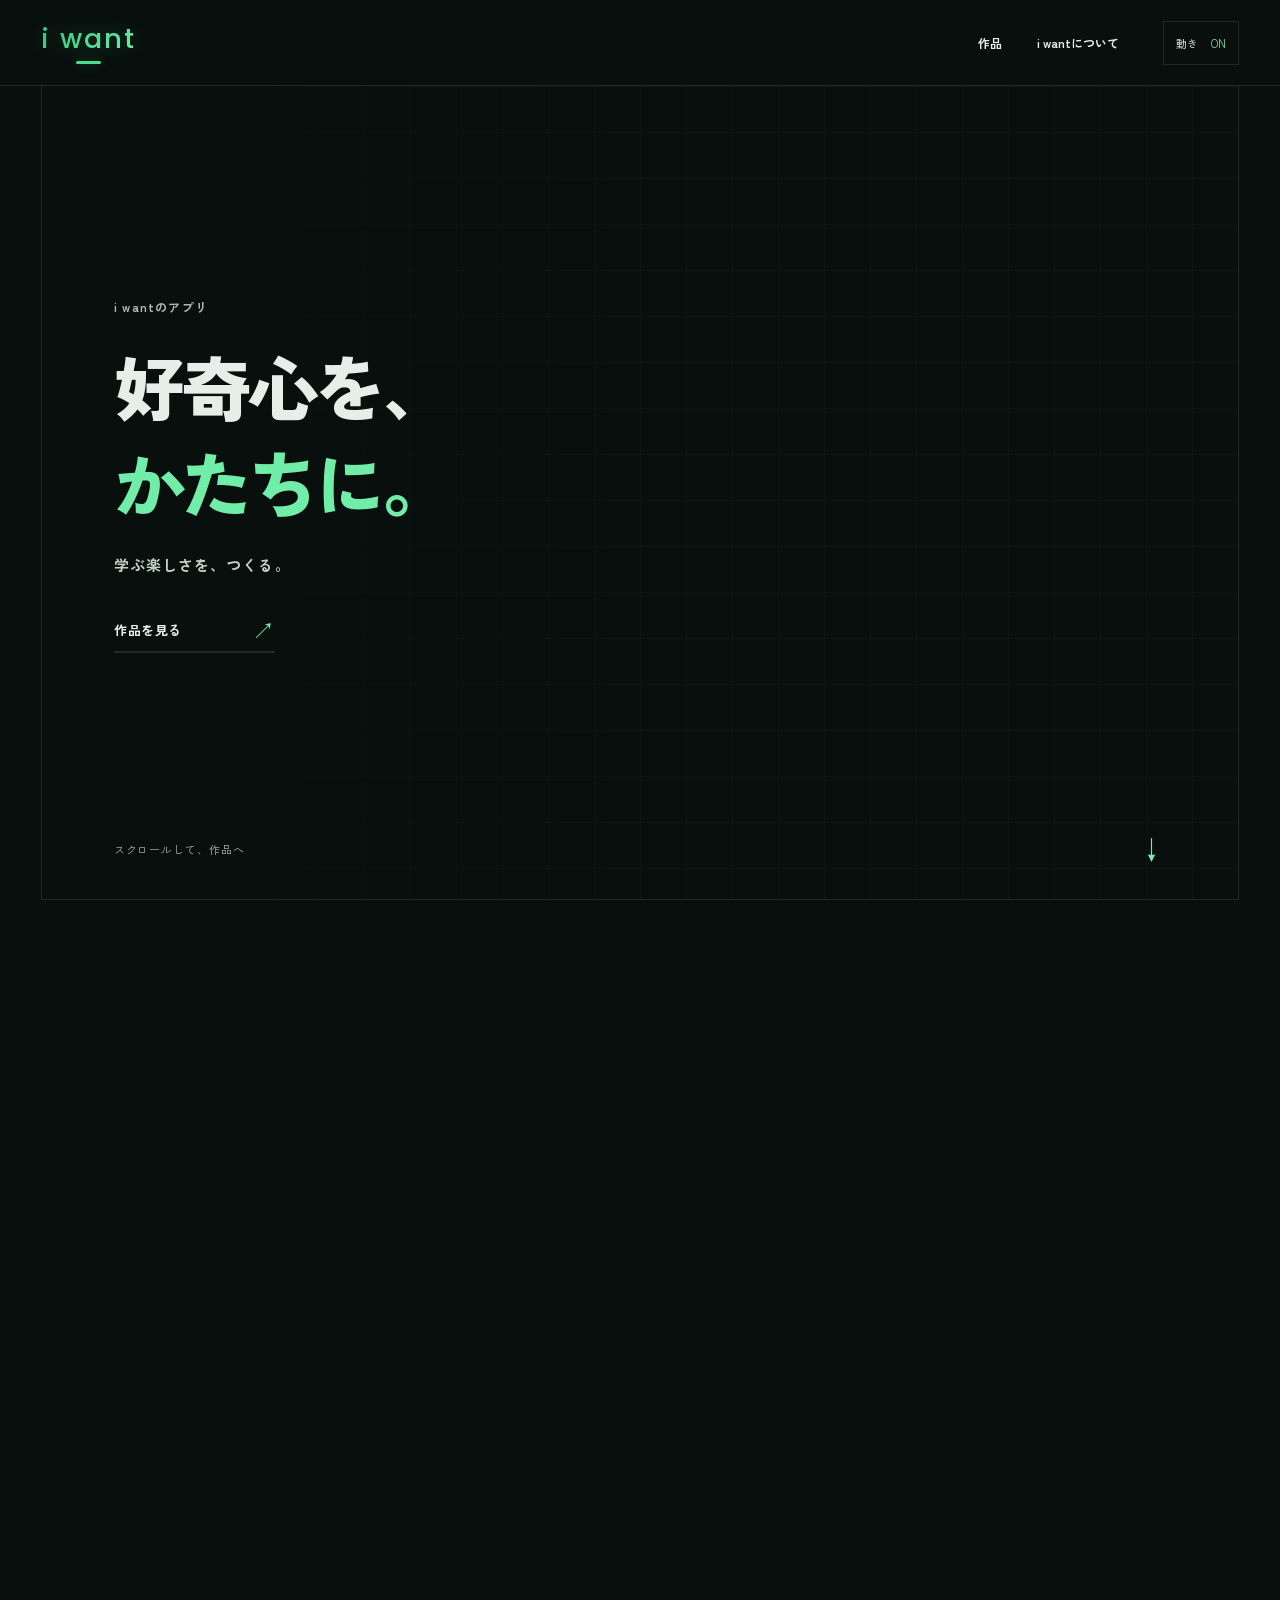
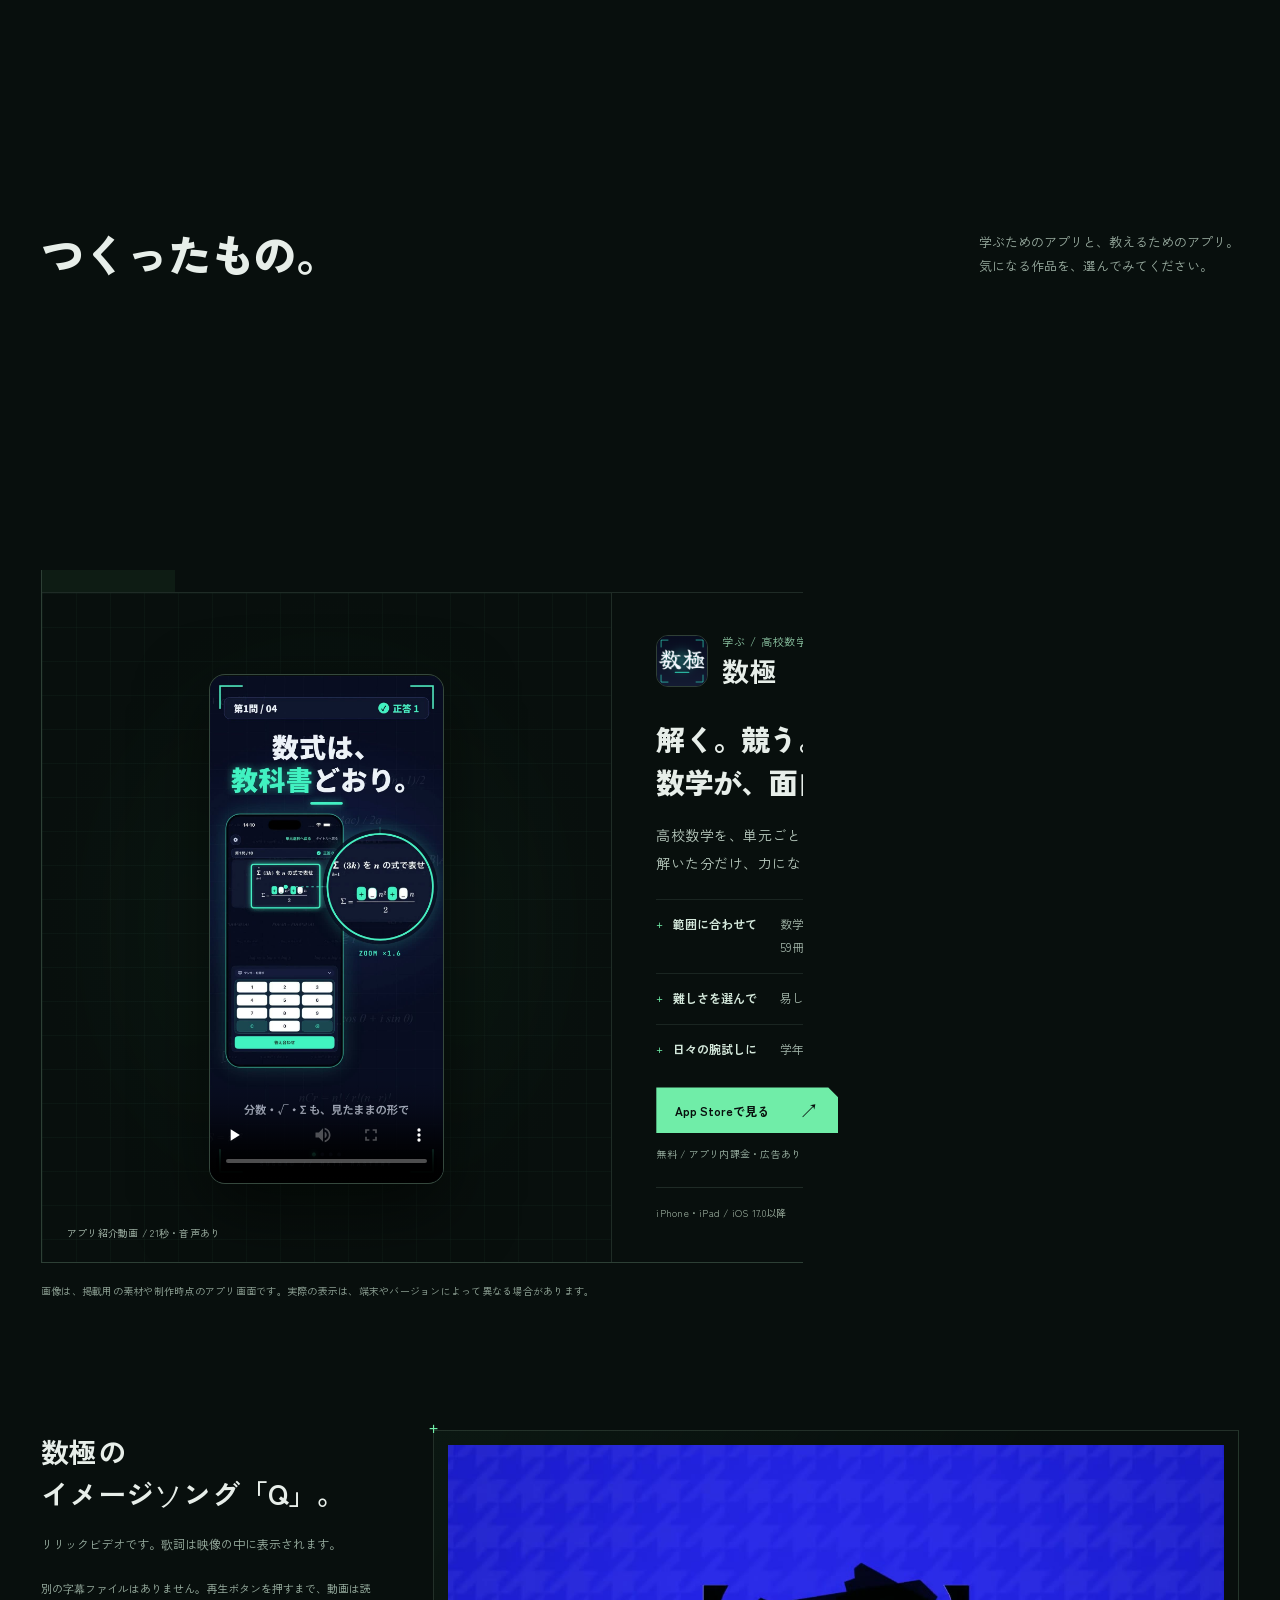
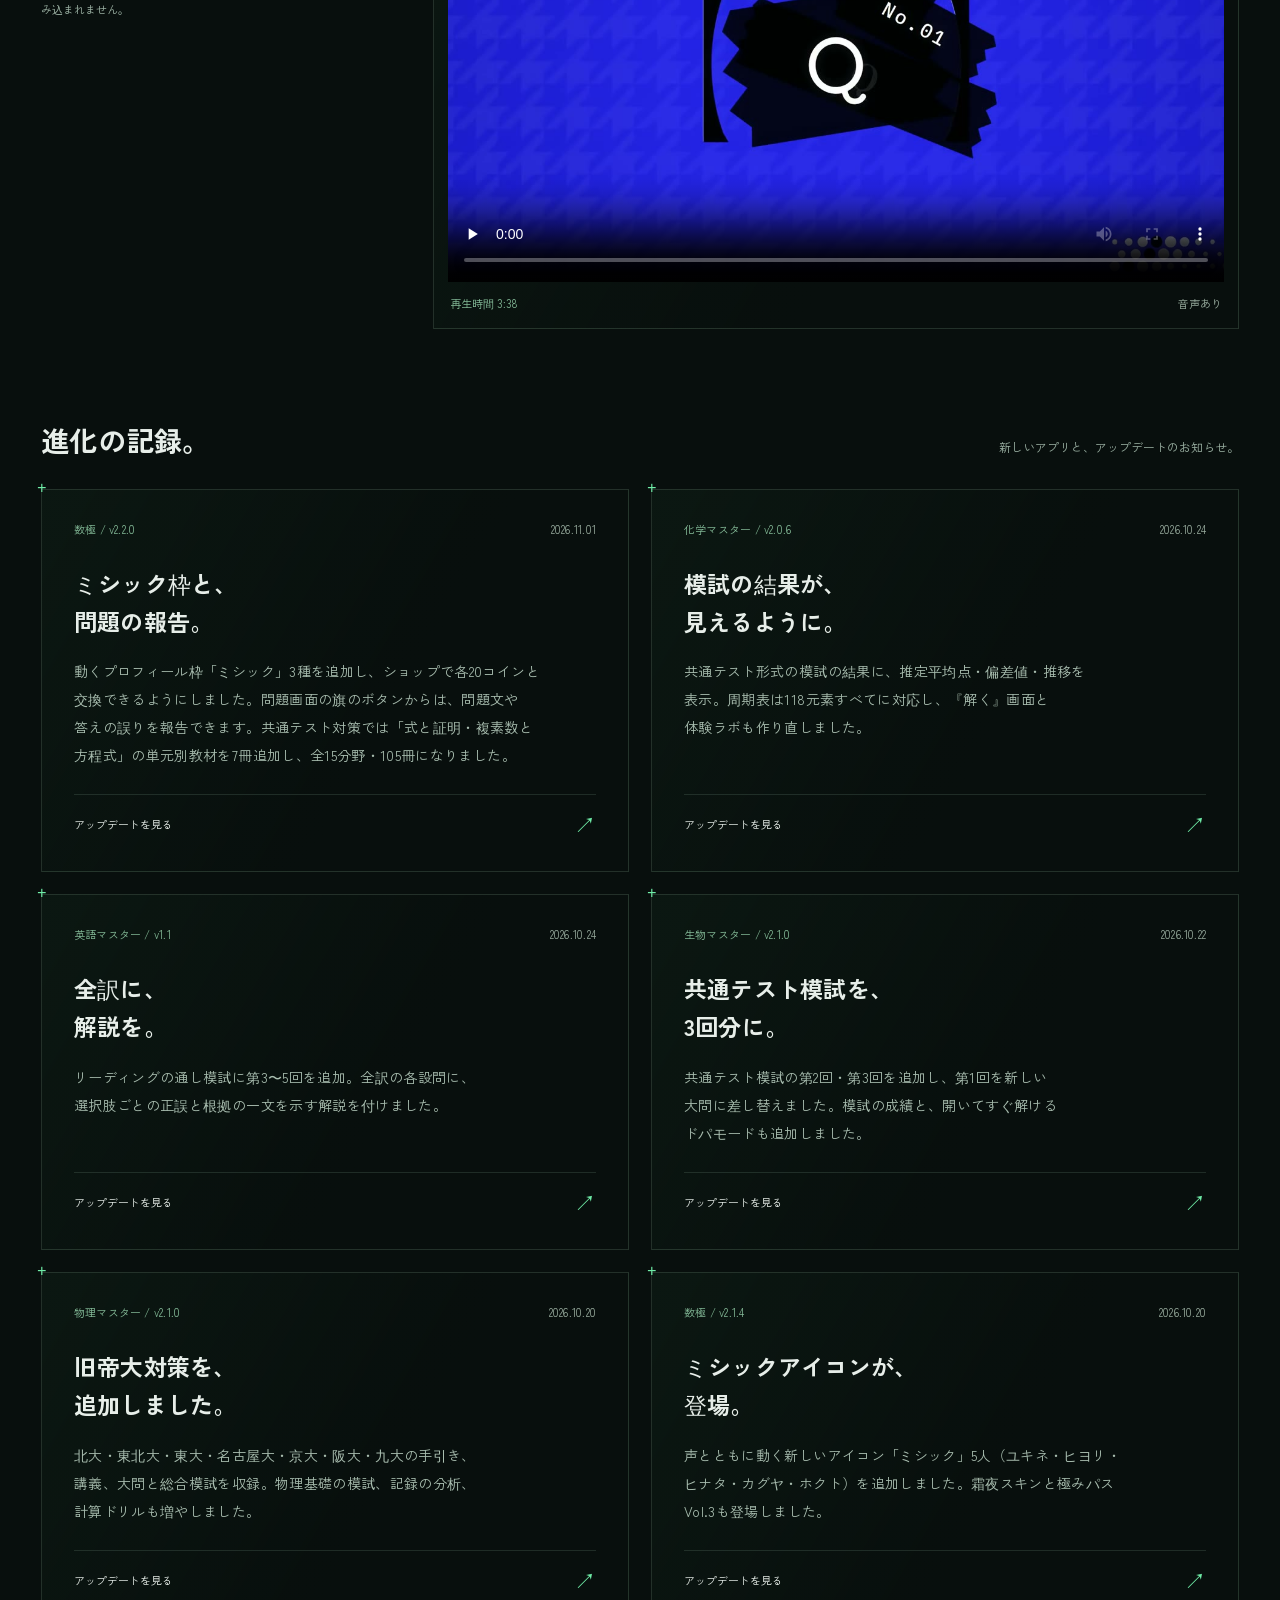
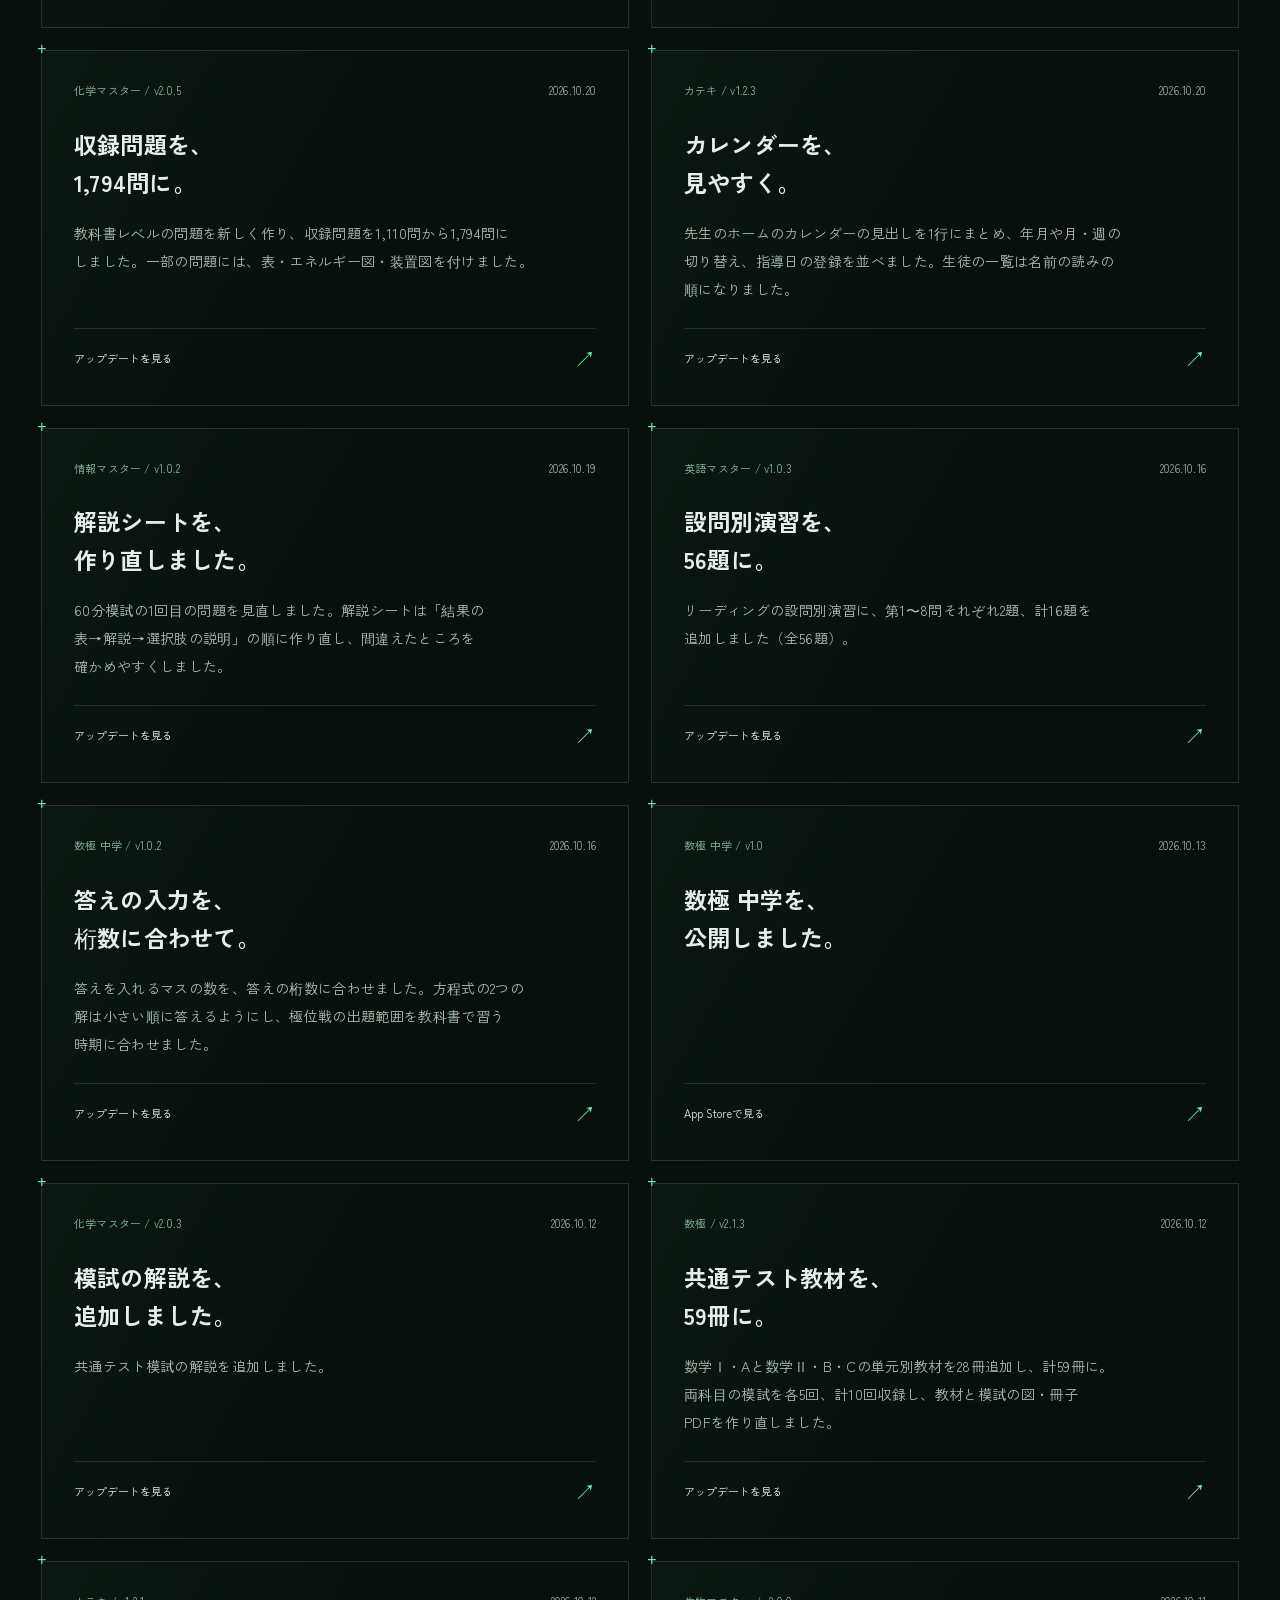
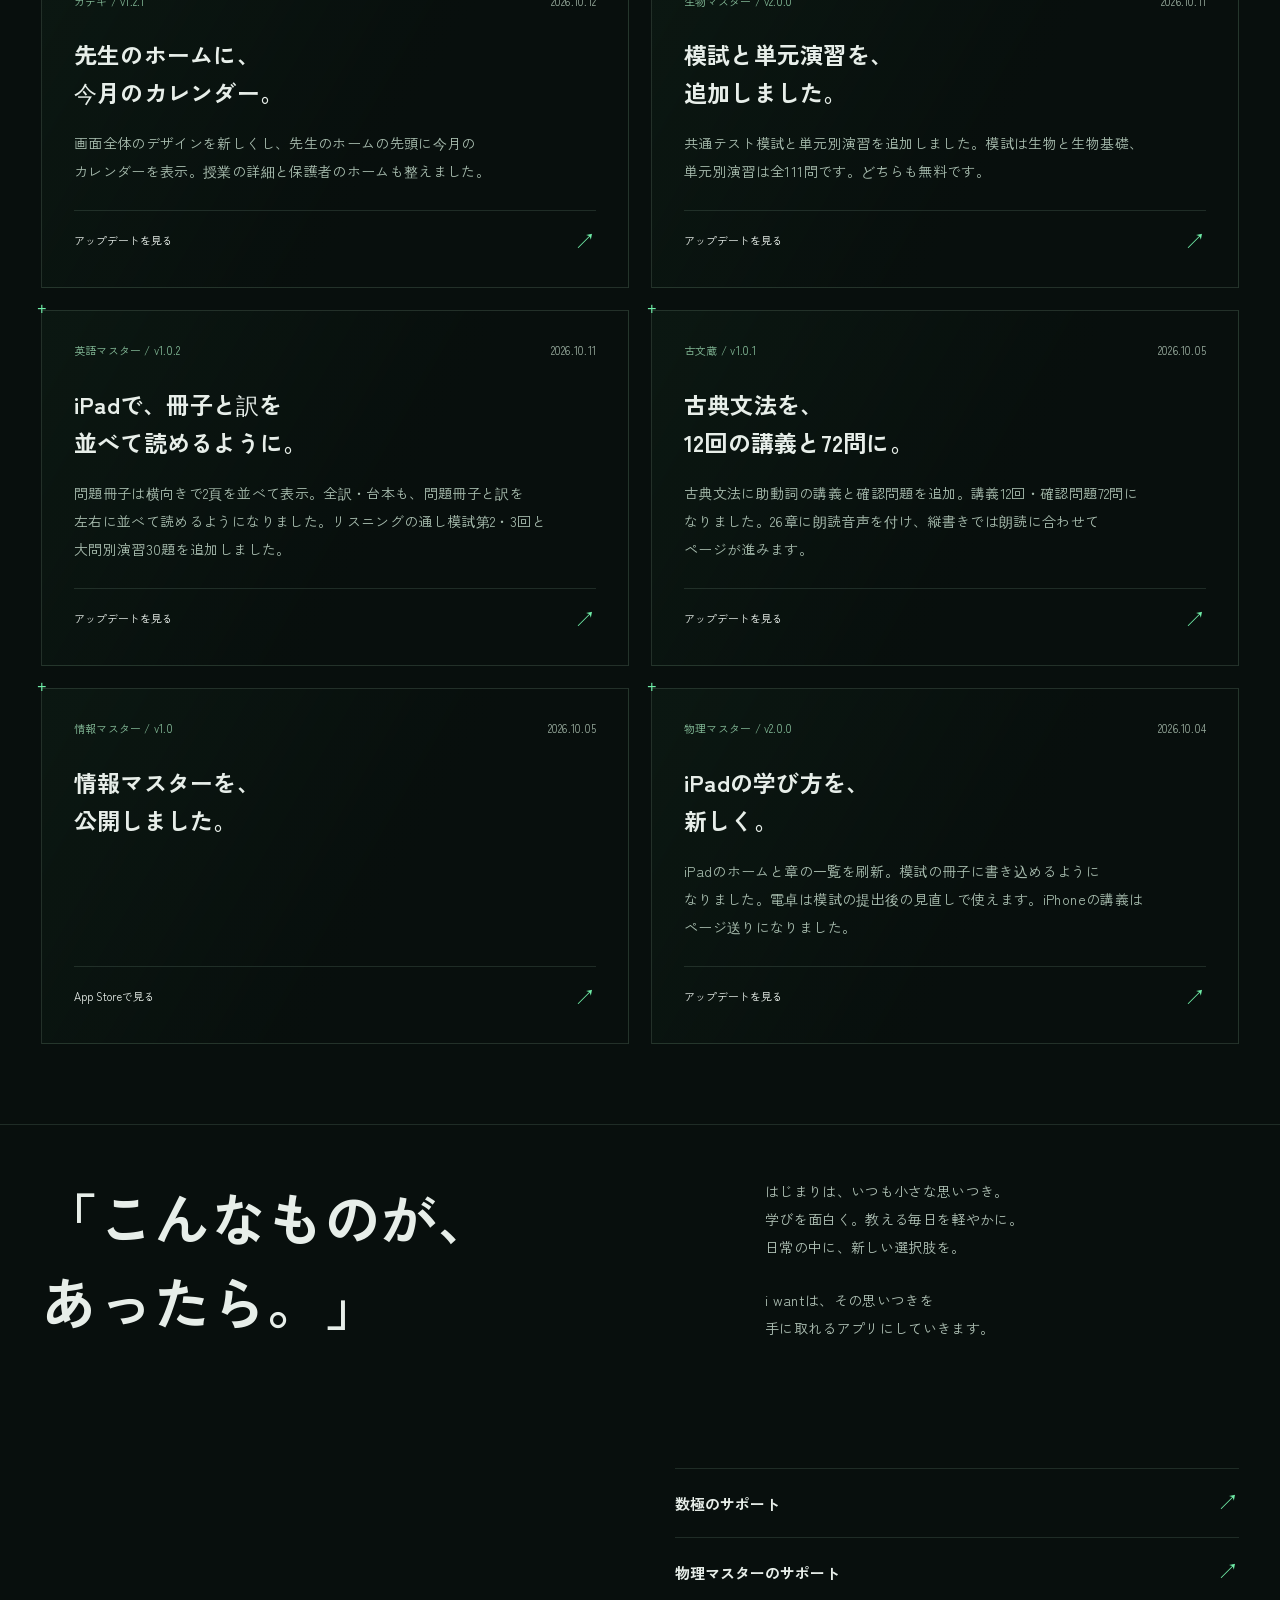
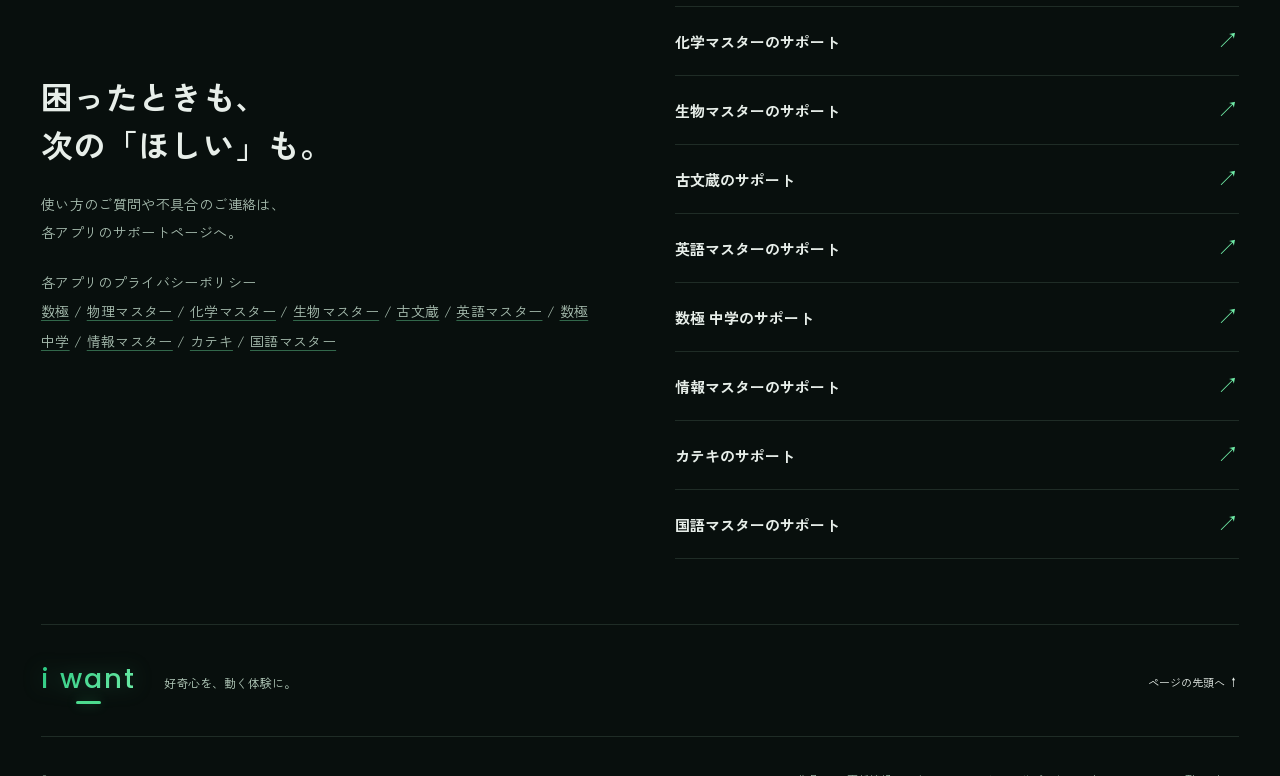
==== index.html @ 607611d6 "進化の記録に数極 v2.2.0 を追加" ====
<!doctype html>
<html lang="ja"><head><meta charset="utf-8"><meta name="viewport" content="width=device-width,initial-scale=1"><meta name="theme-color" content="#080f0d"><meta name="google-site-verification" content="LHRJYdWggRI36rBBWOzhjMRwXJAJJ2Lx0twkVFOkK7A"><title>i want — 好奇心を、かたちに。</title><meta name="description" content="好奇心を、かたちに。i wantがつくる学習アプリと、家庭教師のための指導管理アプリ。"><link rel="canonical" href="https://ottub.github.io/"><meta property="og:type" content="website"><meta property="og:site_name" content="i want"><meta property="og:title" content="i want — 好奇心を、かたちに。"><meta property="og:description" content="好奇心を、かたちに。i wantがつくる学習アプリと、家庭教師のための指導管理アプリ。"><meta property="og:url" content="https://ottub.github.io/"><meta property="og:locale" content="ja_JP"><meta property="og:image" content="https://ottub.github.io/assets/og.png"><meta property="og:image:width" content="1200"><meta property="og:image:height" content="630"><meta property="og:image:alt" content="i want のロゴと「好奇心を、かたちに。」の文字、緑に光る球体の画像"><meta name="twitter:card" content="summary_large_image"><link rel="icon" href="favicon.ico" sizes="16x16 32x32 48x48"><link rel="icon" type="image/png" sizes="32x32" href="favicon-iw-32.png"><link rel="apple-touch-icon" sizes="180x180" href="apple-touch-icon.png"><link rel="stylesheet" href="style.css"><link rel="stylesheet" href="lower.css"><link rel="stylesheet" href="refined.css"><link rel="stylesheet" href="typography.css"><link rel="stylesheet" href="apps.css"><link rel="stylesheet" href="live-core.css"><link rel="stylesheet" href="reveal.css"><link rel="stylesheet" href="hero.css"><link rel="stylesheet" href="song.css"><link rel="preload" href="assets/ZenKakuGothicNew-Black.woff2" as="font" type="font/woff2" crossorigin><script type="application/ld+json">{"@context":"https://schema.org","@graph":[{"@type":"WebSite","@id":"https://ottub.github.io/#website","name":"i want","url":"https://ottub.github.io/","inLanguage":"ja"},{"@type":"Organization","@id":"https://ottub.github.io/#org","name":"i want","url":"https://ottub.github.io/","sameAs":["https://www.instagram.com/iwant_develop","https://www.threads.com/@iwant_develop"]}]}</script></head>
<body>
<a class="skip" href="#works">作品一覧へ移動</a>
<header class="header"><a class="brand" href="#top" aria-label="i want トップへ"><span>i want</span></a><nav aria-label="メインナビゲーション"><a href="#works">作品</a><a href="#about">i wantについて</a></nav><button id="motion" type="button" aria-pressed="true">動き <span>ON</span></button></header>
<main>
<section class="opening" id="top" aria-labelledby="hero-title"><div class="opening-stage">
<div class="opening-grid" aria-hidden="true"></div>
<div class="core-object" aria-hidden="true"><img src="assets/core.png" width="1536" height="1536" alt="" fetchpriority="high"></div>
<div class="opening-copy"><p>i wantのアプリ</p><h1 id="hero-title">好奇心を、<br><em>かたちに。</em></h1><p class="opening-description">学ぶ楽しさを、つくる。</p><a href="#works" class="text-cta">作品を見る <span>↗</span></a></div>
<p class="scroll-invitation">スクロールして、作品へ <span aria-hidden="true">↓</span></p>
<div class="collection-preview" inert aria-hidden="true"><h2>学ぶ人にも、教える人にも。</h2><div class="collection-cards">
<a href="#works" data-project="0" class="collection-card"><div class="card-preview"><img src="assets/sugoku-screen.png" alt="" width="1284" height="2778"></div><div class="card-title"><img src="assets/sugoku-icon.png" alt="" width="38" height="38"><span>数極<small>高校数学</small></span><b>↗</b></div></a>
<a href="#works" data-project="1" class="collection-card"><div class="card-preview"><img src="assets/physics-screen.png" alt="" width="1206" height="2622"></div><div class="card-title"><img src="assets/physics-icon.png" alt="" width="38" height="38"><span>物理マスター<small>高校物理</small></span><b>↗</b></div></a>
<a href="#works" data-project="4" class="collection-card"><div class="card-preview"><img src="assets/kobunzo-screen.jpg" alt="" width="600" height="1298"></div><div class="card-title"><img src="assets/kobunzo-icon.png" alt="" width="38" height="38"><span>古文蔵<small>高校国語</small></span><b>↗</b></div></a>
<a href="#works" class="collection-card more"><div class="card-preview"><div class="more-icons"><img src="assets/chemistry-icon.png" alt="" width="40" height="40"><img src="assets/biology-icon.png" alt="" width="40" height="40"><img src="assets/english-icon.png" alt="" width="40" height="40"></div><ul><li>化学マスター</li><li>生物マスター</li><li>英語マスター</li><li>数極 中学</li><li>情報マスター</li><li>カテキ</li><li>国語マスター<small>開発中</small></li></ul></div><div class="card-title"><span>ほか7本<small>全10本を見る</small></span><b>↗</b></div></a>
</div><p>カードを選ぶと、その作品の紹介へ。</p></div>
</div></section>
<section class="works" id="works" aria-labelledby="works-title">

<div class="works-heading"><h2 id="works-title">つくったもの。</h2><p>学ぶためのアプリと、教えるためのアプリ。<br>気になる作品を、選んでみてください。</p></div>
<div class="project-console">
<div class="project-nav" id="project-nav">
<div class="project-groups" aria-hidden="true"><span class="group-learn"><i>学ぶ <b>08</b></i></span><span class="group-teach"><i>教える <b>01</b></i></span></div>
<div class="project-tabs" role="tablist" aria-label="作品一覧"><button type="button" role="tab" id="tab-0" aria-selected="true" aria-controls="project-panel" data-select="0"><span class="tab-top"><img src="assets/sugoku-icon.png" alt="" width="28" height="28" loading="lazy"></span><strong>数極</strong><small>高校数学</small></button> <button type="button" role="tab" id="tab-1" aria-selected="false" aria-controls="project-panel" tabindex="-1" data-select="1"><span class="tab-top"><img src="assets/physics-icon.png" alt="" width="28" height="28" loading="lazy"></span><strong>物理マスター</strong><small>高校物理</small></button> <button type="button" role="tab" id="tab-2" aria-selected="false" aria-controls="project-panel" tabindex="-1" data-select="2"><span class="tab-top"><img src="assets/chemistry-icon.png" alt="" width="28" height="28" loading="lazy"></span><strong>化学マスター</strong><small>高校化学</small></button> <button type="button" role="tab" id="tab-3" aria-selected="false" aria-controls="project-panel" tabindex="-1" data-select="3"><span class="tab-top"><img src="assets/biology-icon.png" alt="" width="28" height="28" loading="lazy"></span><strong>生物マスター</strong><small>高校生物</small></button> <button type="button" role="tab" id="tab-4" aria-selected="false" aria-controls="project-panel" tabindex="-1" data-select="4"><span class="tab-top"><img src="assets/kobunzo-icon.png" alt="" width="28" height="28" loading="lazy"></span><strong>古文蔵</strong><small>高校国語</small></button> <button type="button" role="tab" id="tab-5" aria-selected="false" aria-controls="project-panel" tabindex="-1" data-select="5"><span class="tab-top"><img src="assets/english-icon.png" alt="" width="28" height="28" loading="lazy"></span><strong>英語マスター</strong><small>英語学習</small></button> <button type="button" role="tab" id="tab-6" aria-selected="false" aria-controls="project-panel" tabindex="-1" data-select="6"><span class="tab-top"><img src="assets/junior-icon.png" alt="" width="28" height="28" loading="lazy"></span><strong>数極 中学</strong><small>中学数学</small></button> <button type="button" role="tab" id="tab-7" aria-selected="false" aria-controls="project-panel" tabindex="-1" data-select="7"><span class="tab-top"><img src="assets/informatics-icon.png" alt="" width="28" height="28" loading="lazy"></span><strong>情報マスター</strong><small>情報Ⅰ</small></button> <button type="button" role="tab" id="tab-8" aria-selected="false" aria-controls="project-panel" tabindex="-1" data-select="8"><span class="tab-top"><img src="assets/kateki-icon.png" alt="" width="28" height="28" loading="lazy"></span><strong>カテキ</strong><small>指導管理</small></button> <button type="button" role="tab" id="tab-9" aria-selected="false" aria-controls="project-panel" tabindex="-1" data-select="9"><span class="tab-top"><i class="tab-ph" aria-hidden="true"></i></span><strong>国語マスター</strong><small>高校国語</small></button></div>
</div>
<p class="project-swipe" aria-hidden="true">左右にスクロールして、ほかの作品へ <span>→</span></p>
<div id="project-panel" role="tabpanel" aria-labelledby="tab-0" tabindex="0">
<div class="project-art"><div class="screen-display"><button type="button" id="screen-open" aria-label="数極の画像を拡大" hidden><img id="product-screen" src="assets/sugoku-screen.png" alt="数極の掲載用画像。三角形の図と分数の入力欄を使って正弦定理の問題を解く画面。" width="1284" height="2778" loading="lazy"><span class="zoom-hint">画像を拡大 ↗</span></button><video id="product-video" controls playsinline preload="none" poster="assets/sugoku-intro-poster.jpg" width="886" height="1920" aria-label="数極の紹介動画" src="assets/sugoku-intro.mp4"></video></div><div class="dev-visual" id="dev-visual" hidden aria-hidden="true"><span id="dev-visual-text">単語から、<br>共通テストへ。</span><p id="dev-visual-note">英語マスター / 開発中</p></div><span class="art-note" id="screen-note">アプリ紹介動画 / 21秒・音声あり</span></div>
<div class="project-info"><div class="product-top"><img id="product-icon" src="assets/sugoku-icon.png" alt="数極のアプリアイコン" width="54" height="54" loading="lazy"><div><p id="project-kind">学ぶ / 高校数学</p><h3 id="project-name">数極</h3></div><span class="release-badge" id="release-badge">App Storeで公開中</span></div><h4 id="product-headline">解く。競う。<br>数学が、面白くなる。</h4><p id="project-copy">高校数学を、単元ごとの演習と「極位戦」で。<br>解いた分だけ、力になる。</p><ul id="product-features"><li><strong>範囲に合わせて</strong><span>数学I・A・II・B・C・IIIの幅広い単元を演習。</span></li><li><strong>難しさを選んで</strong><span>易しい・普通・難しいの3段階で取り組めます。</span></li><li><strong>日々の腕試しに</strong><span>学年別ランキング「極位戦」でライバルと競えます。</span></li></ul><div class="product-actions"><a class="button" id="store-link" href="https://apps.apple.com/jp/app/%E6%95%B0%E6%A5%B5/id6788627418" target="_blank" rel="noopener noreferrer">App Storeで見る <span aria-hidden="true">↗</span></a><a id="support-link" href="https://ottub.github.io/sugoku/support.html" target="_blank" rel="noopener noreferrer">サポート ↗</a><span id="development-state" hidden>開発中</span></div><p class="price-note" id="price-note">無料 / アプリ内課金・広告あり</p><div class="product-meta"><span id="project-note">iPhone・iPad / iOS 17.0以降</span></div></div></div></div>
<p class="preview-note">画像は、掲載用の素材や制作時点のアプリ画面です。実際の表示は、端末やバージョンによって異なる場合があります。</p>
</section>
<section class="song" id="song" aria-labelledby="song-title"><div class="subsection-heading"><h2 id="song-title">数極の<br>イメージソング「Q」。</h2><p>リリックビデオです。歌詞は映像の中に表示されます。</p></div>
<figure class="song-player"><div class="song-frame"><video controls playsinline preload="none" poster="assets/q-lyric-poster.jpg" width="1280" height="720" aria-label="数極のイメージソング「Q」のリリックビデオ" aria-describedby="song-note"><source src="assets/q-lyric-video.mp4" type="video/mp4"><p>このブラウザでは動画を再生できません。<a href="assets/q-lyric-video.mp4">動画ファイル（MP4）を開く</a></p></video></div><figcaption class="song-meta"><span>再生時間 3:38</span><span>音声あり</span></figcaption></figure>
<p class="song-note" id="song-note">別の字幕ファイルはありません。再生ボタンを押すまで、動画は読み込まれません。</p>
</section>
<section class="updates" id="updates" aria-labelledby="updates-title"><div class="subsection-heading"><h2 id="updates-title">進化の記録。</h2><p>新しいアプリと、アップデートのお知らせ。</p></div><div class="update-grid"><article class="update-card"><div class="update-meta mono"><span>数極 / v2.2.0</span><time datetime="2026-11-01">2026.11.01</time></div><h3>ミシック枠と、<br>問題の報告。</h3><p>動くプロフィール枠「ミシック」3種を追加し、ショップで各20コインと交換できるようにしました。問題画面の旗のボタンからは、問題文や答えの誤りを報告できます。共通テスト対策では「式と証明・複素数と方程式」の単元別教材を7冊追加し、全15分野・105冊になりました。</p><a href="https://apps.apple.com/jp/app/%E6%95%B0%E6%A5%B5/id6788627418" target="_blank" rel="noopener noreferrer">アップデートを見る <span>↗</span></a></article><article class="update-card"><div class="update-meta mono"><span>化学マスター / v2.0.6</span><time datetime="2026-10-24">2026.10.24</time></div><h3>模試の結果が、<br>見えるように。</h3><p>共通テスト形式の模試の結果に、推定平均点・偏差値・推移を表示。周期表は118元素すべてに対応し、『解く』画面と体験ラボも作り直しました。</p><a href="https://apps.apple.com/jp/app/%E5%8C%96%E5%AD%A6%E3%83%9E%E3%82%B9%E3%82%BF%E3%83%BC/id6788745347" target="_blank" rel="noopener noreferrer">アップデートを見る <span>↗</span></a></article><article class="update-card"><div class="update-meta mono"><span>英語マスター / v1.1</span><time datetime="2026-10-24">2026.10.24</time></div><h3>全訳に、<br>解説を。</h3><p>リーディングの通し模試に第3〜5回を追加。全訳の各設問に、選択肢ごとの正誤と根拠の一文を示す解説を付けました。</p><a href="https://apps.apple.com/jp/app/%E8%8B%B1%E8%AA%9E%E3%83%9E%E3%82%B9%E3%82%BF%E3%83%BC/id6816360716" target="_blank" rel="noopener noreferrer">アップデートを見る <span>↗</span></a></article><article class="update-card"><div class="update-meta mono"><span>生物マスター / v2.1.0</span><time datetime="2026-10-22">2026.10.22</time></div><h3>共通テスト模試を、<br>3回分に。</h3><p>共通テスト模試の第2回・第3回を追加し、第1回を新しい大問に差し替えました。模試の成績と、開いてすぐ解けるドパモードも追加しました。</p><a href="https://apps.apple.com/jp/app/%E7%94%9F%E7%89%A9%E3%83%9E%E3%82%B9%E3%82%BF%E3%83%BC/id6796595184" target="_blank" rel="noopener noreferrer">アップデートを見る <span>↗</span></a></article><article class="update-card"><div class="update-meta mono"><span>物理マスター / v2.1.0</span><time datetime="2026-10-20">2026.10.20</time></div><h3>旧帝大対策を、<br>追加しました。</h3><p>北大・東北大・東大・名古屋大・京大・阪大・九大の手引き、講義、大問と総合模試を収録。物理基礎の模試、記録の分析、計算ドリルも増やしました。</p><a href="https://apps.apple.com/jp/app/%E7%89%A9%E7%90%86%E3%83%9E%E3%82%B9%E3%82%BF%E3%83%BC/id6796362607" target="_blank" rel="noopener noreferrer">アップデートを見る <span>↗</span></a></article><article class="update-card"><div class="update-meta mono"><span>数極 / v2.1.4</span><time datetime="2026-10-20">2026.10.20</time></div><h3>ミシックアイコンが、<br>登場。</h3><p>声とともに動く新しいアイコン「ミシック」5人（ユキネ・ヒヨリ・ヒナタ・カグヤ・ホクト）を追加しました。霜夜スキンと極みパス Vol.3も登場しました。</p><a href="https://apps.apple.com/jp/app/%E6%95%B0%E6%A5%B5/id6788627418" target="_blank" rel="noopener noreferrer">アップデートを見る <span>↗</span></a></article><article class="update-card"><div class="update-meta mono"><span>化学マスター / v2.0.5</span><time datetime="2026-10-20">2026.10.20</time></div><h3>収録問題を、<br>1,794問に。</h3><p>教科書レベルの問題を新しく作り、収録問題を1,110問から1,794問にしました。一部の問題には、表・エネルギー図・装置図を付けました。</p><a href="https://apps.apple.com/jp/app/%E5%8C%96%E5%AD%A6%E3%83%9E%E3%82%B9%E3%82%BF%E3%83%BC/id6788745347" target="_blank" rel="noopener noreferrer">アップデートを見る <span>↗</span></a></article><article class="update-card"><div class="update-meta mono"><span>カテキ / v1.2.3</span><time datetime="2026-10-20">2026.10.20</time></div><h3>カレンダーを、<br>見やすく。</h3><p>先生のホームのカレンダーの見出しを1行にまとめ、年月や月・週の切り替え、指導日の登録を並べました。生徒の一覧は名前の読みの順になりました。</p><a href="https://apps.apple.com/jp/app/%E3%82%AB%E3%83%86%E3%82%AD/id6789912177" target="_blank" rel="noopener noreferrer">アップデートを見る <span>↗</span></a></article><article class="update-card"><div class="update-meta mono"><span>情報マスター / v1.0.2</span><time datetime="2026-10-19">2026.10.19</time></div><h3>解説シートを、<br>作り直しました。</h3><p>60分模試の1回目の問題を見直しました。解説シートは「結果の表→解説→選択肢の説明」の順に作り直し、間違えたところを確かめやすくしました。</p><a href="https://apps.apple.com/jp/app/%E6%83%85%E5%A0%B1%E3%83%9E%E3%82%B9%E3%82%BF%E3%83%BC/id6818530141" target="_blank" rel="noopener noreferrer">アップデートを見る <span>↗</span></a></article><article class="update-card"><div class="update-meta mono"><span>英語マスター / v1.0.3</span><time datetime="2026-10-16">2026.10.16</time></div><h3>設問別演習を、<br>56題に。</h3><p>リーディングの設問別演習に、第1〜8問それぞれ2題、計16題を追加しました（全56題）。</p><a href="https://apps.apple.com/jp/app/%E8%8B%B1%E8%AA%9E%E3%83%9E%E3%82%B9%E3%82%BF%E3%83%BC/id6816360716" target="_blank" rel="noopener noreferrer">アップデートを見る <span>↗</span></a></article><article class="update-card"><div class="update-meta mono"><span>数極 中学 / v1.0.2</span><time datetime="2026-10-16">2026.10.16</time></div><h3>答えの入力を、<br>桁数に合わせて。</h3><p>答えを入れるマスの数を、答えの桁数に合わせました。方程式の2つの解は小さい順に答えるようにし、極位戦の出題範囲を教科書で習う時期に合わせました。</p><a href="https://apps.apple.com/jp/app/%E6%95%B0%E6%A5%B5-%E4%B8%AD%E5%AD%A6/id6821298365" target="_blank" rel="noopener noreferrer">アップデートを見る <span>↗</span></a></article><article class="update-card"><div class="update-meta mono"><span>数極 中学 / v1.0</span><time datetime="2026-10-13">2026.10.13</time></div><h3>数極 中学を、<br>公開しました。</h3><a href="https://apps.apple.com/jp/app/%E6%95%B0%E6%A5%B5-%E4%B8%AD%E5%AD%A6/id6821298365" target="_blank" rel="noopener noreferrer">App Storeで見る <span>↗</span></a></article><article class="update-card"><div class="update-meta mono"><span>化学マスター / v2.0.3</span><time datetime="2026-10-12">2026.10.12</time></div><h3>模試の解説を、<br>追加しました。</h3><p>共通テスト模試の解説を追加しました。</p><a href="https://apps.apple.com/jp/app/%E5%8C%96%E5%AD%A6%E3%83%9E%E3%82%B9%E3%82%BF%E3%83%BC/id6788745347" target="_blank" rel="noopener noreferrer">アップデートを見る <span>↗</span></a></article><article class="update-card"><div class="update-meta mono"><span>数極 / v2.1.3</span><time datetime="2026-10-12">2026.10.12</time></div><h3>共通テスト教材を、<br>59冊に。</h3><p>数学Ⅰ・Aと数学Ⅱ・B・Cの単元別教材を28冊追加し、計59冊に。両科目の模試を各5回、計10回収録し、教材と模試の図・冊子PDFを作り直しました。</p><a href="https://apps.apple.com/jp/app/%E6%95%B0%E6%A5%B5/id6788627418" target="_blank" rel="noopener noreferrer">アップデートを見る <span>↗</span></a></article><article class="update-card"><div class="update-meta mono"><span>カテキ / v1.2.1</span><time datetime="2026-10-12">2026.10.12</time></div><h3>先生のホームに、<br>今月のカレンダー。</h3><p>画面全体のデザインを新しくし、先生のホームの先頭に今月のカレンダーを表示。授業の詳細と保護者のホームも整えました。</p><a href="https://apps.apple.com/jp/app/%E3%82%AB%E3%83%86%E3%82%AD/id6789912177" target="_blank" rel="noopener noreferrer">アップデートを見る <span>↗</span></a></article><article class="update-card"><div class="update-meta mono"><span>生物マスター / v2.0.0</span><time datetime="2026-10-11">2026.10.11</time></div><h3>模試と単元演習を、<br>追加しました。</h3><p>共通テスト模試と単元別演習を追加しました。模試は生物と生物基礎、単元別演習は全111問です。どちらも無料です。</p><a href="https://apps.apple.com/jp/app/%E7%94%9F%E7%89%A9%E3%83%9E%E3%82%B9%E3%82%BF%E3%83%BC/id6796595184" target="_blank" rel="noopener noreferrer">アップデートを見る <span>↗</span></a></article><article class="update-card"><div class="update-meta mono"><span>英語マスター / v1.0.2</span><time datetime="2026-10-11">2026.10.11</time></div><h3>iPadで、冊子と訳を<br>並べて読めるように。</h3><p>問題冊子は横向きで2頁を並べて表示。全訳・台本も、問題冊子と訳を左右に並べて読めるようになりました。リスニングの通し模試第2・3回と大問別演習30題を追加しました。</p><a href="https://apps.apple.com/jp/app/%E8%8B%B1%E8%AA%9E%E3%83%9E%E3%82%B9%E3%82%BF%E3%83%BC/id6816360716" target="_blank" rel="noopener noreferrer">アップデートを見る <span>↗</span></a></article><article class="update-card"><div class="update-meta mono"><span>古文蔵 / v1.0.1</span><time datetime="2026-10-05">2026.10.05</time></div><h3>古典文法を、<br>12回の講義と72問に。</h3><p>古典文法に助動詞の講義と確認問題を追加。講義12回・確認問題72問になりました。26章に朗読音声を付け、縦書きでは朗読に合わせてページが進みます。</p><a href="https://apps.apple.com/jp/app/%E5%8F%A4%E6%96%87%E8%94%B5/id6811652501" target="_blank" rel="noopener noreferrer">アップデートを見る <span>↗</span></a></article><article class="update-card"><div class="update-meta mono"><span>情報マスター / v1.0</span><time datetime="2026-10-05">2026.10.05</time></div><h3>情報マスターを、<br>公開しました。</h3><a href="https://apps.apple.com/jp/app/%E6%83%85%E5%A0%B1%E3%83%9E%E3%82%B9%E3%82%BF%E3%83%BC/id6818530141" target="_blank" rel="noopener noreferrer">App Storeで見る <span>↗</span></a></article><article class="update-card"><div class="update-meta mono"><span>物理マスター / v2.0.0</span><time datetime="2026-10-04">2026.10.04</time></div><h3>iPadの学び方を、<br>新しく。</h3><p>iPadのホームと章の一覧を刷新。模試の冊子に書き込めるようになりました。電卓は模試の提出後の見直しで使えます。iPhoneの講義はページ送りになりました。</p><a href="https://apps.apple.com/jp/app/%E7%89%A9%E7%90%86%E3%83%9E%E3%82%B9%E3%82%BF%E3%83%BC/id6796362607" target="_blank" rel="noopener noreferrer">アップデートを見る <span>↗</span></a></article></div></section>
<section id="about" class="about" aria-labelledby="about-title"><div class="about-main"><div><h2 id="about-title">「こんなものが、<br>あったら。」</h2></div><div class="about-copy"><p>はじまりは、いつも小さな思いつき。<br>学びを面白く。教える毎日を軽やかに。<br>日常の中に、新しい選択肢を。</p><p>i wantは、その思いつきを<br>手に取れるアプリにしていきます。</p></div></div></section>
<section class="support" id="support" aria-labelledby="support-title"><div class="support-grid"><div><h2 id="support-title">困ったときも、<br>次の「ほしい」も。</h2><p>使い方のご質問や不具合のご連絡は、<br>各アプリのサポートページへ。</p><p class="privacy-links">各アプリのプライバシーポリシー<br><a href="https://ottub.github.io/sugoku/privacy-policy.html" target="_blank" rel="noopener noreferrer">数極</a> / <a href="https://ottub.github.io/physics/privacy.html" target="_blank" rel="noopener noreferrer">物理マスター</a> / <a href="https://ottub.github.io/chemistry/privacy.html" target="_blank" rel="noopener noreferrer">化学マスター</a> / <a href="https://ottub.github.io/biology/privacy.html" target="_blank" rel="noopener noreferrer">生物マスター</a> / <a href="https://ottub.github.io/kobun-zo-site/privacy.html" target="_blank" rel="noopener noreferrer">古文蔵</a> / <a href="https://ottub.github.io/englishmaster/privacy.html" target="_blank" rel="noopener noreferrer">英語マスター</a> / <a href="https://ottub.github.io/sugoku-junior/privacy-policy.html" target="_blank" rel="noopener noreferrer">数極 中学</a> / <a href="https://ottub.github.io/informatics/privacy.html" target="_blank" rel="noopener noreferrer">情報マスター</a> / <a href="https://ottub.github.io/kateki-site/privacy.html" target="_blank" rel="noopener noreferrer">カテキ</a> / <a href="https://ottub.github.io/kokugo/privacy-policy.html" target="_blank" rel="noopener noreferrer">国語マスター</a></p></div><div class="support-list"><a href="https://ottub.github.io/sugoku/support.html" target="_blank" rel="noopener noreferrer"><span>数極のサポート</span><b>↗</b></a><a href="https://ottub.github.io/physics/support.html" target="_blank" rel="noopener noreferrer"><span>物理マスターのサポート</span><b>↗</b></a><a href="https://ottub.github.io/chemistry/support.html" target="_blank" rel="noopener noreferrer"><span>化学マスターのサポート</span><b>↗</b></a><a href="https://ottub.github.io/biology/support.html" target="_blank" rel="noopener noreferrer"><span>生物マスターのサポート</span><b>↗</b></a><a href="https://ottub.github.io/kobun-zo-site/support.html" target="_blank" rel="noopener noreferrer"><span>古文蔵のサポート</span><b>↗</b></a><a href="https://ottub.github.io/englishmaster/support.html" target="_blank" rel="noopener noreferrer"><span>英語マスターのサポート</span><b>↗</b></a><a href="https://ottub.github.io/sugoku-junior/support.html" target="_blank" rel="noopener noreferrer"><span>数極 中学のサポート</span><b>↗</b></a><a href="https://ottub.github.io/informatics/support.html" target="_blank" rel="noopener noreferrer"><span>情報マスターのサポート</span><b>↗</b></a><a href="https://ottub.github.io/kateki-site/support.html" target="_blank" rel="noopener noreferrer"><span>カテキのサポート</span><b>↗</b></a><a href="https://ottub.github.io/kokugo/support.html" target="_blank" rel="noopener noreferrer"><span>国語マスターのサポート</span><b>↗</b></a></div></div></section>
<footer class="site-footer"><div class="footer-main"><a class="brand" href="#top" aria-label="i want トップへ"><span>i want</span></a><p>好奇心を、動く体験に。</p><a href="#top" class="backtop">ページの先頭へ ↑</a></div><div class="footer-bottom"><span>© 2026 i want</span><nav aria-label="フッターナビゲーション"><a href="#works">作品</a><a href="#updates">更新情報</a><a href="#about">i wantについて</a><a href="#support">サポート</a><a href="https://www.instagram.com/iwant_develop" target="_blank" rel="noopener noreferrer">Instagram ↗</a><a href="https://www.threads.com/@iwant_develop" target="_blank" rel="noopener noreferrer">Threads ↗</a></nav></div></footer>
</main><dialog id="screen-dialog" aria-label="アプリ画像の拡大表示"><div class="image-dialog-top"><p id="image-dialog-label">アプリ画像</p><button type="button" id="screen-close" aria-label="画像を閉じる">閉じる ×</button></div><img id="image-dialog-img" alt=""><p>画像は、掲載用の素材や制作時点のアプリ画面です。実際の表示は、端末やバージョンによって異なる場合があります。</p></dialog><noscript><p class="noscript-note">動きの演出と作品の切り替えには、JavaScriptを有効にしてください。</p></noscript><script src="projects.js"></script><script src="app.js"></script><script type="module" src="live-core.js"></script></body></html>
---- style.css ----
@font-face{font-family:Poppins;src:url(assets/Poppins-Medium.ttf) format('truetype');font-weight:500;font-display:swap}@font-face{font-family:Poppins;src:url(assets/Poppins-Bold.ttf) format('truetype');font-weight:700;font-display:swap}
:root{color-scheme:dark;--bg:#080f0d;--green:#70eda8;--line:#7a9b8735;--muted:#9baea2;--white:#e7eee9;--pad:clamp(18px,3.2vw,64px)}*{box-sizing:border-box}html{scroll-behavior:smooth;scroll-padding-top:94px}body{margin:0;background:var(--bg);color:var(--white);font-family:Arial,'Hiragino Kaku Gothic ProN','Yu Gothic',sans-serif;-webkit-font-smoothing:antialiased}a{color:inherit;text-decoration:none}button{font:inherit;color:inherit;cursor:pointer}button,a{touch-action:manipulation;-webkit-tap-highlight-color:transparent}button:focus-visible,a:focus-visible,[tabindex]:focus-visible{outline:2px solid var(--green);outline-offset:5px}button{border-radius:0}h1,h2,h3,p{margin:0}::selection{background:var(--green);color:var(--bg)}.mono{font-family:'SFMono-Regular',Consolas,'Liberation Mono',monospace;font-size:10px;letter-spacing:.06em;line-height:1.65}.skip{position:fixed;left:20px;top:-100px;background:var(--green);color:#080f0d;padding:15px;z-index:100}.skip:focus{top:12px}.header{height:86px;padding:0 var(--pad);display:flex;align-items:center;gap:28px;border-bottom:1px solid var(--line);position:sticky;top:0;z-index:10;background:var(--bg)}.brand{font:500 27px/1.3 Poppins,sans-serif;letter-spacing:2px;display:flex;flex-direction:column;align-items:center;width:max-content;flex-shrink:0}.brand span{background:linear-gradient(135deg,#29c780,#70eda8);background-clip:text;-webkit-background-clip:text;color:transparent;filter:drop-shadow(0 0 10px #4ddb8f40)}.brand:after{content:'';height:3px;width:25px;border-radius:3px;background:#4ddb8f;margin-top:5px;box-shadow:0 0 12px #4ddb8f50}.header-label{border-left:1px solid var(--line);padding-left:25px;color:var(--muted);font-size:9px}.header nav{margin-left:auto;display:flex;gap:35px}.header nav a{font:11px 'SFMono-Regular',Consolas,monospace;min-height:44px;display:flex;align-items:center;gap:16px}.header nav a span{color:var(--green)}#motion{font:10px 'SFMono-Regular',Consolas,monospace;min-height:38px;padding:0 12px;background:transparent;border:1px solid var(--line);margin-left:16px;white-space:nowrap}#motion span{color:var(--green);margin-left:10px}#motion:disabled{cursor:default}.journey{height:310svh;position:relative}.terminal{position:sticky;top:86px;height:calc(100svh - 86px);min-height:600px;margin:0 var(--pad);border-inline:1px solid var(--line);overflow:hidden;isolation:isolate;background:#080f0d}.topline{height:47px;border-bottom:1px solid var(--line);display:flex;align-items:center;justify-content:space-between;gap:20px;padding:0 20px;position:relative;z-index:3;color:var(--muted);font-size:9px}.topline>span{display:flex;align-items:center;gap:10px}.status-dot{width:5px;height:5px;background:var(--green);box-shadow:0 0 12px var(--green)}.study{color:#92a396}.topline-end{color:var(--green)}.scene{position:absolute;inset:47px 0 78px;z-index:-1;overflow:hidden}.scene-grid{position:absolute;inset:0;background-image:linear-gradient(#84be9a0a 1px,transparent 1px),linear-gradient(90deg,#84be9a0a 1px,transparent 1px);background-size:42px 42px;mask-image:linear-gradient(90deg,transparent,#000 40%)}.core-wrap{position:absolute;left:28%;top:0;width:66%;height:100%;display:grid;place-items:center;perspective:900px;opacity:.95;pointer-events:none}.core-wrap img{width:min(100%,780px);height:auto;mix-blend-mode:screen;will-change:transform;filter:brightness(.86);mask-image:radial-gradient(ellipse,#000 48%,#000b 62%,transparent 74%)}#orbit{position:absolute;inset:0;width:100%;height:100%;pointer-events:none}.scan{position:absolute;left:24%;width:65%;top:52%;height:1px;opacity:.3;background:linear-gradient(90deg,transparent,#70eda8,transparent);box-shadow:0 0 15px #70eda8;pointer-events:none}.cross{position:absolute;color:#749784;font:20px monospace}.cross-a{top:20%;left:38%}.cross-b{bottom:16%;right:20%}.cross-c{top:13%;right:10%}.object-tag{position:absolute;bottom:18%;left:39%;color:#9bb9a7;font-size:9px;line-height:1.9}.hero-copy{position:absolute;left:34px;top:clamp(85px,13vh,155px);width:38%;max-width:490px;z-index:2;pointer-events:none}.hero-copy a{pointer-events:auto}.eyebrow{color:var(--green);font-size:9px;letter-spacing:.13em;margin-bottom:24px}.hero-copy h1{font-family:Poppins,Arial,sans-serif;font-weight:700;font-size:clamp(66px,7vw,112px);line-height:.96;letter-spacing:-.06em}.hero-copy h1 span{color:var(--green)}.hero-jp{font-size:18px;font-weight:600;letter-spacing:.035em;margin-top:28px}.hero-desc{font-size:12px;line-height:2;color:var(--muted);margin-top:15px}.button{display:inline-flex;align-items:center;justify-content:space-between;gap:36px;font-size:12px;background:var(--green);color:#080f0d;min-height:46px;padding:0 19px;margin-top:26px;clip-path:polygon(0 0,calc(100% - 10px) 0,100% 10px,100% 100%,0 100%);transition:background .2s}.button:hover{background:#b1ffd0}.button span{font-size:20px}.directory{position:absolute;right:22px;top:24%;width:170px;z-index:2;background:#080f0dab;backdrop-filter:blur(8px)}.side-title{font-size:8px;display:flex;justify-content:space-between;padding-bottom:15px;border-bottom:1px solid var(--line);color:var(--muted)}.side-title span{color:var(--green)}.directory a{display:block;padding:19px 0;border-bottom:1px solid var(--line);transition:color .2s}.directory a:hover{color:var(--green)}.directory small{font-size:8px;color:#92a598}.directory a>span{display:flex;align-items:center;justify-content:space-between;font-size:12px;margin-top:9px}.directory b{font:16px monospace;color:var(--green)}.side-footer{color:#7f9787;margin-top:27px;font-size:7px}.side-footer span{display:block}.mini-bars{color:#70eda871;font-size:19px;letter-spacing:3px;margin-bottom:7px;overflow:hidden}.scene-caption{position:absolute;left:43%;bottom:114px;max-width:420px;padding-left:18px;border-left:2px solid var(--green)}.chapter-number{font-size:9px;color:var(--green)}.scene-caption h2{font-size:15px;line-height:1.8;margin-top:5px;font-weight:500}.scene-caption p{font-size:11px;color:var(--muted);line-height:1.8;margin-top:3px}.bottomline{position:absolute;inset:auto 0 0;height:78px;border-top:1px solid var(--line);display:flex;align-items:center;padding:0 22px;gap:24px;background:#080f0dfa}.chapter-nav{display:flex;gap:22px}.chapter-nav button{border:0;background:none;color:#8ba092;min-height:44px;font:10px 'SFMono-Regular',Consolas,monospace;padding:0;white-space:nowrap}.chapter-nav button span{font-size:8px;margin-right:6px;opacity:.7}.chapter-nav button.active{color:var(--green)}.readout{margin-left:auto;display:flex;align-items:center;gap:18px;color:var(--muted);font-size:8px}.readout strong{font-weight:400;font-size:24px;color:var(--green);min-width:76px}.readout strong span{font-size:10px;margin-left:6px}.scroll-label{font-size:8px;border-left:1px solid var(--line);padding-left:24px;display:flex;gap:20px;align-items:center}.scroll-label>span{font-size:25px;color:var(--green)}.progress-track{position:absolute;inset:auto 0 0;height:2px;background:#153225}.progress-track div{height:100%;width:100%;background:var(--green);transform:scaleX(0);transform-origin:left;box-shadow:0 0 8px var(--green)}
.works,.about{padding:70px var(--pad) 90px;max-width:1700px;margin:0 auto}.section-top{display:flex;align-items:center;justify-content:space-between;color:var(--muted);font-size:9px;gap:20px;padding-bottom:23px;border-bottom:1px solid var(--line)}.section-top span:first-child{color:var(--green)}.works-heading{display:flex;align-items:end;justify-content:space-between;gap:40px;margin:48px 0 42px}.works h2{font:700 clamp(48px,6vw,88px)/.98 Poppins,Arial,sans-serif;letter-spacing:-.06em}.works h2 span{color:var(--green)}.works-heading>p{font-size:13px;line-height:2;color:var(--muted);max-width:340px;padding-bottom:8px}.project-console{border:1px solid #789e8655;position:relative}.project-console:before,.project-console:after{content:'+';position:absolute;top:-9px;font:16px monospace;color:var(--green);z-index:2}.project-console:before{left:-5px}.project-console:after{right:-5px}.project-tabs{display:grid;grid-template-columns:repeat(3,1fr);border-bottom:1px solid var(--line)}.project-tabs button{background:#0d1712;border:0;border-right:1px solid var(--line);min-height:72px;display:flex;gap:22px;align-items:center;text-align:left;padding:18px 28px;font-size:14px}.project-tabs button:last-child{border-right:0}.project-tabs button>span:last-child{margin-left:auto}.project-tabs button[aria-selected=true]{background:var(--green);color:#080f0d}.project-tabs .mono{font-size:10px;opacity:.7}#project-panel{display:grid;grid-template-columns:1.25fr 1fr;min-height:470px}.project-art{position:relative;min-height:470px;background:radial-gradient(ellipse at center,#142c20,#080f0d 70%);border-right:1px solid var(--line);overflow:hidden}.project-art:after{content:'';position:absolute;inset:0;pointer-events:none;background-image:linear-gradient(#70eda808 1px,transparent 1px),linear-gradient(90deg,#70eda808 1px,transparent 1px);background-size:34px 34px}#project-canvas{position:absolute;width:100%;height:100%;inset:0}.art-label{position:absolute;left:25px;top:23px;color:var(--green);font-size:9px}.art-corner{position:absolute;right:25px;top:20px;font:20px monospace;color:var(--muted)}.art-note{position:absolute;bottom:22px;left:25px;color:var(--muted);font-size:8px}.project-info{padding:50px clamp(28px,4vw,65px);display:flex;flex-direction:column;justify-content:center}.project-info>p:first-child{color:var(--green);font-size:9px}.project-info h3{font-size:clamp(28px,3.2vw,50px);font-weight:600;letter-spacing:.035em;margin-top:35px;line-height:1.4}.project-en{font-size:10px;color:#8faa99;margin-top:9px}#project-copy{font-size:14px;line-height:2.1;margin-top:28px;color:#c1cfc5}.project-detail{margin-top:35px;padding-top:18px;border-top:1px solid var(--line)}.project-detail span{font-size:8px;color:var(--green)}.project-detail p{font-size:12px;line-height:1.9;color:var(--muted);margin-top:10px}.preview-note{font-size:11px;line-height:1.9;color:#92a699;margin-top:18px}.about{padding-top:40px;padding-bottom:80px}.about-main{display:grid;grid-template-columns:1.4fr 1fr;gap:60px;margin-top:64px;align-items:center}.about h2{font-size:clamp(30px,4.4vw,65px);line-height:1.5;font-weight:500;letter-spacing:-.015em}.about-copy>span{color:var(--green);font-size:9px}.about-copy p{font-size:14px;line-height:2.2;color:#b0c2b6;margin-top:25px}.origin-line{margin-top:65px;display:flex;gap:25px;align-items:center;color:var(--green)}.origin-line span{height:1px;background:var(--line);flex:1}.origin-line b{font:12px monospace;letter-spacing:8px}footer{margin:0 var(--pad);padding:36px 0;border-top:1px solid var(--line);display:flex;align-items:center;gap:40px;flex-wrap:wrap}footer>.mono{font-size:9px;color:var(--muted)}.backtop{font-size:11px;margin-left:auto;min-height:44px;display:flex;align-items:center}footer p{width:100%;font:9px monospace;color:#819b8c}.noscript-note{padding:20px var(--pad)}.motion-off .journey{height:100svh;min-height:680px}.motion-off .terminal{position:relative}.motion-off *{transition:none!important;animation:none!important}.motion-off .scan{display:none}
@media(min-width:1700px){.hero-copy{left:60px}.directory{right:40px;width:200px}}
@media(max-width:1100px){.directory{display:none}.core-wrap{left:29%;width:76%}.hero-copy{width:46%;left:26px}.hero-copy h1{font-size:clamp(64px,8vw,90px)}.scene-caption{left:49%;right:22px}.object-tag{left:55%;bottom:25%}.scroll-label{display:none}.readout{margin-left:auto}.hero-desc{font-size:12px}}
@media(max-width:700px){html{scroll-padding-top:18px}.header{height:76px;gap:12px}.brand{font-size:22px}.header-label{display:none}.header nav{gap:16px}.header nav a{font-size:9px;gap:7px}.header nav a span{display:none}#motion{font-size:8px;padding:0 8px;margin-left:0;min-height:36px}#motion span{margin-left:5px}.journey{height:280svh}.terminal{top:76px;height:calc(100svh - 76px);min-height:600px}.topline{height:39px;padding:0 12px;font-size:7px;gap:8px}.study{font-size:7px}.topline-end{display:none!important}.scene{inset:39px 0 74px}.core-wrap{left:-7%;top:19%;width:114%;height:75%}.core-wrap img{width:100%;max-width:580px}.scene-grid{background-size:30px 30px;mask-image:linear-gradient(0deg,#000,transparent)}.hero-copy{left:19px;top:68px;width:calc(100% - 38px);max-width:none}.eyebrow{font-size:7px;letter-spacing:.06em;margin-bottom:16px}.hero-copy h1{font-size:clamp(39px,11vw,63px);line-height:.98;letter-spacing:-.055em}.hero-copy h1 br:nth-child(2){display:none}.hero-copy h1 span:before{content:'\00a0'}.hero-jp{font-size:14px;margin-top:17px}.hero-desc{font-size:10px;line-height:1.8;margin-top:8px}.button{font-size:10px;min-height:38px;margin-top:14px;padding:0 12px;gap:20px}.button span{font-size:16px}.hero-copy .button{position:absolute;right:0;top:106px;max-width:140px}.hero-desc{max-width:210px}.scene-caption{left:19px;right:15px;bottom:91px;max-width:none;padding-left:12px;background:#080f0d99}.chapter-number{font-size:8px}.scene-caption h2{font-size:12px;margin-top:2px}.scene-caption p{font-size:10px;margin-top:1px}.bottomline{height:74px;padding:0 12px;gap:10px}.chapter-nav{gap:13px}.chapter-nav button{font-size:8px}.chapter-nav button span{display:block;margin:0 0 5px;text-align:left;font-size:7px}.readout>span{display:none}.readout strong{font-size:20px;min-width:58px}.readout strong span{font-size:8px}.object-tag{left:16px;bottom:24%;font-size:7px;opacity:.8}.cross-a{top:40%;left:8%}.cross-b{right:12%;bottom:17%}.cross-c{top:38%;right:8%}.scan{left:5%;width:90%}.works,.about{padding:48px var(--pad) 54px}.section-top{font-size:7px;padding-bottom:18px;line-height:1.7}.section-top span:last-child{max-width:115px;text-align:right}.works-heading{display:block;margin:32px 0 27px}.works h2{font-size:clamp(44px,12vw,70px)}.works-heading>p{font-size:12px;margin-top:22px}.project-tabs button{min-height:67px;font-size:11px;padding:10px 9px;display:block;line-height:1.6}.project-tabs button>.mono{display:block;font-size:8px}.project-tabs button>span:last-child{display:none}#project-panel{display:block;min-height:0}.project-art{width:100%;height:300px;min-height:0;aspect-ratio:auto;border-right:0;border-bottom:1px solid var(--line)}.project-info{padding:29px 22px 32px}.project-info h3{font-size:32px;margin-top:23px}#project-copy{font-size:12px;margin-top:21px}.project-detail{margin-top:23px}.preview-note{font-size:10px}.about-main{grid-template-columns:1fr;gap:35px;margin-top:37px}.about h2{font-size:32px}.about-copy p{font-size:12px}.about-copy>span{font-size:8px}.origin-line{margin-top:40px}.origin-line b{font-size:9px;letter-spacing:4px}footer{gap:22px;padding:27px 0}footer>.mono{display:none}.backtop{font-size:10px}footer p{font-size:8px}.motion-off .journey{min-height:680px}}
@media(max-width:360px){.hero-copy .button{position:static;margin-top:10px}.hero-copy h1{font-size:35px}.core-wrap{top:26%;height:66%}.hero-jp{margin-top:13px}.hero-desc{display:none}.chapter-nav{gap:10px}.readout strong{font-size:17px;min-width:48px}.header nav{gap:10px}.header nav a{font-size:8px}.hero-copy{top:64px}.about h2{font-size:28px}}
@media(prefers-reduced-motion:reduce){html{scroll-behavior:auto}*{animation:none!important;transition:none!important}.journey{height:100svh;min-height:680px}.terminal{position:relative}.scan{display:none}}
@media(min-width:701px) and (max-height:800px){.hero-copy{top:80px}.hero-copy .eyebrow{margin-bottom:15px}.hero-copy h1{font-size:clamp(56px,6.7vw,80px)}.hero-jp{margin-top:20px}.hero-desc{margin-top:10px}.hero-copy .button{margin-top:16px;min-height:44px}}
@media(max-width:700px){.header nav a,#motion{font-size:11px;min-height:44px}.chapter-nav button{font-size:11px}.chapter-nav button span{font-size:8px}}
---- lower.css ----
[hidden]{display:none!important}.works{padding-top:86px}.works-heading{align-items:center;margin-bottom:36px}.works h2{font-size:clamp(40px,5.4vw,78px);line-height:1.03}.works-heading>p{font-size:13px;max-width:340px;line-height:2.15}.archive-strip{display:flex;align-items:center;gap:28px;color:#a6bdaf;font-size:9px;margin-bottom:20px}.archive-strip span{display:flex;align-items:center;gap:9px}.archive-strip span:last-child{margin-left:auto;color:#7d9a88}.project-tabs button{min-height:78px}.project-tabs button .mono{font-size:9px}#project-panel{grid-template-columns:1fr 1.1fr;min-height:710px}.project-art{min-height:710px;display:flex;align-items:center;justify-content:center;background:radial-gradient(ellipse at center,#12271d,#080f0d 70%)}.project-art canvas{opacity:.20}.project-art .art-note{font-family:inherit;letter-spacing:.015em;font-size:10px;left:25px;right:25px;bottom:20px;line-height:1.8;color:#a8bcae}.giant-index{font:700 290px/.9 Poppins,Arial,sans-serif;position:absolute;right:-8px;top:60px;color:#70eda806;-webkit-text-stroke:1px #70eda81f;pointer-events:none;letter-spacing:-.1em}.screen-display{position:relative;z-index:2;max-width:70%;margin-top:3px}.project-art .screen-display video{aspect-ratio:886/1920;width:auto;max-width:none}.screen-display video{border:1px solid #789e8666;background:#080f0d;box-shadow:0 24px 70px #0009;border-radius:16px}.screen-display button{display:block;position:relative;padding:0;border:1px solid #789e8666;background:#080f0d;box-shadow:0 24px 70px #0009;max-width:100%;border-radius:16px;overflow:hidden}.screen-display img,.screen-display video{display:block;height:550px;width:auto;max-width:100%;object-fit:contain;object-position:center}.zoom-hint{position:absolute;bottom:0;left:0;right:0;background:#08160fee;color:#c9f3d9;border-top:1px solid #70eda849;font-size:11px;padding:12px;text-align:center;opacity:0;transition:opacity .2s}.screen-display button:hover .zoom-hint,.screen-display button:focus-visible .zoom-hint{opacity:1}.project-info{padding:40px clamp(25px,3.5vw,56px);justify-content:flex-start}.product-top{display:flex;align-items:center;gap:14px;flex-wrap:wrap}.product-top img{width:52px;height:52px;border-radius:12px;border:1px solid #a4c9ae42}.product-top #project-category{color:var(--green);font-size:8px}.product-top h3{font-size:24px;font-weight:500;margin:3px 0 0;line-height:1.4}.product-top .project-en{margin-top:2px;font-size:8px}.release-badge{margin-left:auto;border:1px solid #70eda83f;color:#a5e9bd;font-size:9px;padding:6px 8px;white-space:nowrap}.release-badge.is-dev{border-color:#d1bf7445;color:#d1bf74}#product-headline{font-size:clamp(23px,2.4vw,35px);font-weight:500;letter-spacing:-.02em;line-height:1.6;margin:27px 0 0}#project-copy{font-size:12px;line-height:2.1;color:#aec2b6;margin-top:18px;max-width:460px}#product-features{list-style:none;padding:0;margin:25px 0 0;display:grid;gap:14px}#product-features li{display:grid;grid-template-columns:103px 1fr;gap:12px;border-top:1px solid #8eb19b24;padding-top:13px;font-size:11px;line-height:1.85}#product-features strong{font-weight:500;color:#d3e7da}#product-features strong:before{content:'+';font:11px monospace;color:var(--green);margin-right:10px}#product-features span{color:#a6b9ad}.product-actions{display:flex;align-items:center;gap:24px;margin-top:27px;flex-wrap:wrap}.product-actions .button{margin-top:0;min-height:46px;font-size:12px;gap:30px}.product-actions>a:not(.button){font-size:11px;min-height:44px;display:flex;align-items:center;color:#c0d7c9}.price-note{font-size:10px;color:#9ab1a2;line-height:1.8;margin-top:12px}.product-meta{display:flex;gap:20px;justify-content:space-between;align-items:center;margin-top:24px;padding-top:16px;border-top:1px solid var(--line);font-size:10px;color:#9caf9f;line-height:1.8}.product-meta .mono{font-size:9px;white-space:nowrap}#development-state{font:11px monospace;letter-spacing:.06em;color:#d3c692;border:1px solid #c7b36a4d;padding:15px 19px}.dev-visual{z-index:2;position:relative;text-align:center}.dev-visual>span{font:700 150px/1 Poppins,sans-serif;letter-spacing:-.06em;color:#c5ecd4}.dev-visual p{font-size:9px;line-height:2;color:#88bd9e;margin-top:25px}.project-art.is-dev canvas{opacity:.85}.project-art.is-dev .giant-index{top:90px}.preview-note{font-size:10px;line-height:1.9}.updates,.support{padding:30px var(--pad) 80px;max-width:1700px;margin:auto}.subsection-heading{display:flex;align-items:baseline;justify-content:space-between;gap:25px;margin:40px 0 28px}.subsection-heading h2{font-size:32px;font-weight:500;letter-spacing:.03em}.subsection-heading>p{font-size:12px;color:#9cb2a4}.update-grid{display:grid;grid-template-columns:1fr 1fr;gap:22px}.update-card{border:1px solid #75937e40;background:linear-gradient(120deg,#11251a66,#080f0d 60%);padding:30px 32px;position:relative}.update-card:before{content:'+';color:var(--green);position:absolute;left:-5px;top:-10px;font:16px monospace}.update-meta{display:flex;justify-content:space-between;gap:12px;font-size:9px;color:#86bd9a;line-height:1.8}.update-meta time{color:#99ad9f;white-space:nowrap}.update-card h3{font-size:23px;font-weight:500;line-height:1.65;margin:25px 0 17px}.update-card p{font-size:12px;line-height:2.1;color:#a9beb0;max-width:475px}.update-card>a{display:flex;align-items:center;justify-content:space-between;font-size:11px;min-height:44px;border-top:1px solid var(--line);padding-top:12px;margin-top:25px}.update-card>a span{font-size:22px;color:var(--green)}.about{padding-top:25px}.support{padding-top:25px;padding-bottom:65px}.support-grid{display:grid;grid-template-columns:1fr 1fr;gap:70px;align-items:center;margin-top:45px}.support-grid h2{font-size:32px;line-height:1.65;font-weight:500}.support-grid>div>p{font-size:12px;color:#a9bfb1;line-height:2;margin-top:22px}.support-list a{display:flex;align-items:center;justify-content:space-between;gap:20px;border-bottom:1px solid var(--line);padding:24px 0;font-size:15px}.support-list a:first-child{border-top:1px solid var(--line)}.support-list small{display:block;font-size:8px;letter-spacing:.1em;color:#88b498;margin-bottom:9px}.support-list b{font:22px monospace;color:var(--green)}.support-list a:hover{color:var(--green)}.site-footer{display:block;padding:35px 0 25px}.footer-main{display:flex;gap:28px;align-items:center}.footer-main>p{font-size:12px;width:auto;color:#b5cdbd}.footer-bottom{display:flex;align-items:center;justify-content:space-between;gap:25px;border-top:1px solid var(--line);padding-top:20px;margin-top:32px;font-size:9px;color:#94b09f}.footer-bottom nav{display:flex;gap:28px;flex-wrap:wrap}.footer-bottom nav a{font-size:11px;min-height:44px;display:flex;align-items:center}.footer-bottom>.mono{font-size:8px}.footer-bottom nav a:hover{color:var(--green)}#screen-dialog{width:min(850px,calc(100% - 32px));max-height:92svh;padding:20px 26px;border:1px solid #8bbda06b;background:#0b1610;color:#dfede3;overflow:auto}#screen-dialog::backdrop{background:#020705df;backdrop-filter:blur(8px)}.image-dialog-top{display:flex;align-items:center;justify-content:space-between;gap:25px;position:sticky;top:-20px;background:#0b1610f7;padding:8px 0;z-index:1}.image-dialog-top p{font-size:12px;line-height:1.8}.image-dialog-top button{min-height:44px;background:none;border:1px solid var(--line);padding:0 14px;font-size:12px;flex-shrink:0}#image-dialog-img{display:block;max-width:100%;width:auto;max-height:none;height:auto;margin:15px auto;width:430px}#screen-dialog>p{font-size:11px;color:#a5bdad;line-height:1.9;margin-top:17px}
@media(max-width:1100px){#project-panel{grid-template-columns:.9fr 1.1fr}.project-info{padding:30px 25px}.release-badge{margin-left:0}.screen-display{max-width:80%}.screen-display img,.screen-display video{height:500px}.update-meta{font-size:8px}.update-card{padding:26px}.product-top{gap:12px}}
@media(max-width:700px){.works{padding-top:50px}.works h2{font-size:clamp(32px,8.8vw,58px);line-height:1.06;letter-spacing:-.06em}.works-heading>p{font-size:12px;margin-top:20px}.archive-strip{font-size:7px;gap:17px;flex-wrap:wrap;line-height:1.8}.archive-strip span:last-child{display:none}.project-tabs button{font-size:11px;padding:12px 8px;min-height:75px}.project-tabs button .mono{font-size:8px}#project-panel{display:block;min-height:0}.project-art{height:485px;min-height:0;width:100%}.screen-display{max-width:75%;margin-top:3px}.screen-display img,.screen-display video{height:360px;max-width:100%}.screen-display button,.screen-display video{border-radius:10px}.zoom-hint{opacity:1;padding:8px;font-size:10px}.giant-index{font-size:210px;top:65px;right:4px}.project-art .art-note{font-size:9px;left:18px;right:18px;bottom:15px}.art-label{font-size:8px;left:18px;top:20px}.project-info{padding:26px 21px 30px}.product-top img{width:46px;height:46px;border-radius:10px}.product-top h3{font-size:21px;margin-top:3px}.product-top #project-category{font-size:7px}.product-top .project-en{font-size:7px}.release-badge{font-size:8px;padding:5px 7px}#product-headline{font-size:26px;margin-top:25px;line-height:1.65}#project-copy{font-size:12px;margin-top:14px}#product-features{gap:12px;margin-top:24px}#product-features li{grid-template-columns:1fr;gap:4px;font-size:11px;padding-top:12px}#product-features strong{font-size:12px}.product-actions{gap:19px;margin-top:25px}.product-actions .button{font-size:11px;gap:20px;padding:0 13px}.price-note{font-size:9px}.product-meta{font-size:9px;gap:10px}.product-meta .mono{font-size:8px}.dev-visual>span{font-size:120px}.dev-visual p{font-size:8px}.preview-note{font-size:10px}.updates,.support{padding:16px var(--pad) 52px}.subsection-heading{display:block;margin:32px 0 25px}.subsection-heading h2{font-size:27px}.subsection-heading>p{font-size:11px;margin-top:15px}.update-grid{grid-template-columns:1fr;gap:20px}.update-card{padding:24px 20px}.update-meta{font-size:8px;flex-wrap:wrap;gap:5px}.update-card h3{font-size:21px;margin-top:22px}.update-card p{font-size:12px}.about{padding-top:15px}.support-grid{grid-template-columns:1fr;gap:30px;margin-top:30px}.support-grid h2{font-size:27px}.support-grid>div>p{font-size:12px;margin-top:18px}.support-list a{font-size:14px;padding:22px 0}.support-list small{font-size:9px}.footer-main{flex-wrap:wrap;gap:18px}.footer-main>p{font-size:11px}.footer-main .backtop{width:100%;margin:0;justify-content:flex-end}.footer-bottom{display:flex;flex-wrap:wrap;gap:12px;margin-top:14px;padding-top:20px}.footer-bottom nav{order:-1;width:100%;gap:17px}.footer-bottom nav a{font-size:11px}.footer-bottom>.mono{font-size:7px;margin-left:auto}#screen-dialog{padding:14px;width:calc(100% - 22px)}.image-dialog-top{top:-14px;gap:12px}.image-dialog-top p{font-size:11px}.image-dialog-top button{padding:0 10px;font-size:11px}}
@media(max-width:700px){html{scroll-padding-top:90px}}
.privacy-links{line-height:2.1!important}.privacy-links a{text-decoration:underline;text-underline-offset:3px;text-decoration-color:#70eda866}.privacy-links a:hover{color:var(--green)}
---- refined.css ----
em{font-style:normal;color:var(--green)}.header nav a{font-family:inherit;font-size:12px}#motion{font-family:inherit;font-size:11px;min-height:44px}.opening{height:185svh;position:relative}.opening-stage{position:sticky;top:86px;height:calc(100svh - 86px);min-height:560px;margin:0 var(--pad);border-inline:1px solid var(--line);border-bottom:1px solid var(--line);overflow:hidden;isolation:isolate;background:#080f0d}.opening-grid{position:absolute;inset:0;z-index:-2;background-image:linear-gradient(#70eda809 1px,transparent 1px),linear-gradient(90deg,#70eda809 1px,transparent 1px);background-size:46px 46px;mask-image:linear-gradient(90deg,transparent,#000 50%)}.core-object{position:absolute;inset:-7% -5% -7% 20%;display:grid;place-items:center;z-index:-1;pointer-events:none;will-change:transform,opacity}.core-object img{width:min(100%,980px);height:auto;max-height:110%;object-fit:contain;mix-blend-mode:screen;mask-image:radial-gradient(ellipse,#000 45%,#000b 60%,transparent 72%);filter:brightness(.88)}.opening-copy{position:absolute;left:6%;top:50%;transform:translateY(-55%);width:60%;will-change:opacity,transform}.opening-copy>p:first-child{font-size:12px;letter-spacing:.08em;color:#adbfaf;margin-bottom:32px}.opening-copy h1{font-size:clamp(48px,5.9vw,91px);line-height:1.5;letter-spacing:-.05em;font-weight:500;white-space:nowrap}.opening-description{color:#c1d2c4;margin:28px 0 32px;font-size:15px;letter-spacing:.05em}.text-cta{display:inline-flex;min-height:46px;align-items:center;gap:70px;border-bottom:1px solid #86ba965b;font-size:13px}.text-cta span{color:var(--green);font-size:23px}.scroll-invitation{position:absolute;bottom:31px;left:6%;right:6%;display:flex;justify-content:space-between;align-items:center;color:#9cb3a3;font-size:11px}.scroll-invitation span{font-size:27px;color:var(--green)}.collection-preview{position:absolute;inset:0;display:flex;flex-direction:column;justify-content:center;align-items:center;gap:25px;padding:35px 6%;opacity:0;transform:translateY(110px);will-change:transform,opacity}.collection-preview h2{font-size:25px;font-weight:500;letter-spacing:.02em;text-align:center}.collection-cards{display:grid;grid-template-columns:repeat(3,1fr);width:min(100%,960px);gap:22px;perspective:1000px}.collection-card{background:#0c1b13ee;border:1px solid #668a715c;transition:border-color .2s;position:relative;box-shadow:0 20px 50px #0008}.collection-card:hover{border-color:#70eda8}.card-preview{height:260px;overflow:hidden;position:relative;text-align:center;padding-top:25px;background:radial-gradient(ellipse at bottom,#24493288,transparent 75%);border-bottom:1px solid var(--line)}.card-preview>img{width:137px;height:auto;border-radius:15px;box-shadow:0 0 0 1px #739b8055}.card-title{display:flex;align-items:center;gap:12px;padding:20px 17px;font-size:15px}.card-title>img{border-radius:8px;flex-shrink:0}.card-title>span{line-height:1.5}.card-title small{display:block;color:#9ebca9;font-size:10px;margin-top:3px}.card-title b{margin-left:auto;font-weight:400;font-size:21px;color:var(--green)}.developing .card-preview{display:flex;flex-direction:column;justify-content:center;gap:18px;text-align:left;padding:25px;background:linear-gradient(145deg,#13251a66,transparent)}.developing .card-preview>span{font-size:24px;font-weight:500;line-height:1.8;color:#b9d5c3}.developing .card-preview>small{font-size:11px;color:#c5bd97}.collection-preview>p{font-size:12px;color:#acbfb1}.works{padding-top:75px}.works-heading{margin:0 0 33px;align-items:center}.works h2{font-family:inherit;font-weight:500;font-size:clamp(33px,3.5vw,50px);line-height:1.5;letter-spacing:-.035em}.works-heading>p{font-size:12px;padding:0}.project-tabs button{justify-content:space-between;position:relative;background:#0e1c14;color:#acc1b2;border-bottom:2px solid transparent;transition:background .2s,color .2s;gap:12px}.project-tabs button[aria-selected=true]{background:#173522;color:#baffd5;border-bottom-color:var(--green)}.project-tabs button small{font-size:10px;font-weight:400;color:#bbae7e}.project-tabs button>span:last-child{margin-left:auto;color:var(--green)}#project-panel{min-height:650px;grid-template-columns:1fr 1.1fr}.project-art{min-height:650px;background:radial-gradient(ellipse at center,#18362366,#080f0d 70%)}.screen-display{perspective:1000px}.screen-display img,.screen-display video{height:510px}.project-info{justify-content:center}.product-top h3{font-size:27px;margin:0}.product-top{gap:14px}.release-badge{font-size:10px}.project-info h4{font-size:29px;line-height:1.55;margin-top:24px}#product-features{margin-top:22px}#project-features li{line-height:1.9}.product-meta{justify-content:flex-start}.dev-visual>span{font-family:inherit;font-weight:400;line-height:1.65;font-size:42px;letter-spacing:0}.dev-visual p{font-family:inherit;font-size:12px;letter-spacing:0}.dev-visual{padding:25px}.project-art.is-dev{background:linear-gradient(135deg,#14291c,#080f0d)}#development-state{font-family:inherit;font-size:12px;letter-spacing:0}.updates{padding-top:40px}.subsection-heading{margin:0 0 28px}.subsection-heading h2{font-size:28px}.update-meta{font-family:inherit;letter-spacing:.02em;font-size:11px}.update-card h3{font-size:23px}.about{padding-top:50px;border-top:1px solid var(--line)}.about-main{margin-top:0}.about-copy p:first-of-type{margin-top:0}.support{padding-top:45px}.support-grid{margin-top:0}.footer-main>p{font-family:inherit}.footer-bottom>.mono{font-family:inherit;font-size:10px;letter-spacing:0}.motion-off .opening{height:auto}.motion-off .opening-stage{position:relative;top:0}.motion-off .collection-preview{display:none}.motion-off .scroll-invitation{display:none}
@media(max-width:1100px){.card-preview{height:225px}.card-title{padding:16px 13px;gap:10px;font-size:13px}.card-title>img{width:32px;height:32px}.collection-cards{gap:16px}.collection-preview{padding-inline:5%}.screen-display img,.screen-display video{height:460px}.project-art,#project-panel{min-height:660px}.opening-copy{left:5%}.opening-copy h1{font-size:clamp(43px,6.4vw,70px)}.core-object{inset:-3% -18% -3% 15%}}
@media(max-width:700px){.header{gap:10px}.header nav{gap:17px}.header nav a{font-size:11px}#motion{font-size:10px;padding:0 8px}.opening{height:180svh}.opening-stage{top:76px;height:calc(100svh - 76px);min-height:500px}.opening-grid{background-size:32px 32px}.opening-copy{left:7%;top:40px;transform:none;width:86%}.opening-copy>p:first-child{font-size:10px;margin-bottom:19px}.opening-copy h1{font-size:clamp(37px,10.8vw,67px);line-height:1.45;letter-spacing:-.045em}.opening-description{font-size:12px;margin:16px 0 15px}.text-cta{font-size:11px;min-height:44px;gap:38px}.text-cta span{font-size:18px}.core-object{inset:19% -19% -12%;opacity:.88}.core-object img{width:100%;max-height:100%}.scroll-invitation{font-size:10px;bottom:20px;left:7%;right:7%}.collection-preview{padding:24px 6%;gap:19px}.collection-preview h2{font-size:19px}.collection-cards{grid-template-columns:1fr 1fr;gap:12px;width:100%}.card-preview{height:170px;padding-top:15px}.card-preview>img{width:90px;border-radius:9px}.card-title{padding:13px 10px;font-size:12px;gap:0}.card-title>img{display:none}.card-title b{font-size:17px}.card-title small{font-size:9px}.developing{grid-column:1/-1}.developing .card-preview{display:none}.developing .card-title{padding:16px}.developing .card-title small{display:inline-block;margin:0 0 0 18px}.collection-preview>p{font-size:10px}.works{padding-top:48px}.works-heading{display:block;margin:0 0 25px}.works h2{font-size:31px}.works-heading>p{font-size:11px;margin-top:11px}.project-tabs button{display:flex;flex-direction:column;align-items:flex-start;justify-content:center;gap:5px;padding:12px 10px;font-size:11px;min-height:76px}.project-tabs button small{font-size:9px}.project-tabs button>span:last-child{display:none}#project-panel{display:block;min-height:0}.project-art{min-height:0;height:450px}.screen-display img,.screen-display video{height:340px}.project-info{padding:27px 22px}.product-top h3{font-size:24px}.project-info h4{font-size:25px}.release-badge{font-size:9px}.dev-visual>span{font-size:33px}.dev-visual p{font-size:11px}.update-meta{font-size:10px}.subsection-heading h2{font-size:26px}.updates{padding-top:25px}.about{padding-top:43px}.support{padding-top:32px}.footer-bottom>.mono{font-size:9px}.motion-off .opening-stage{min-height:590px}}
@media(max-width:360px){.header nav{gap:12px}.header nav a{font-size:10px}#motion{font-size:9px;padding-inline:6px}.brand{font-size:20px}.collection-preview h2{font-size:17px}.card-preview{height:150px}.card-title{font-size:11px;padding:12px 9px}.developing .card-title small{font-size:8px;margin-left:12px}.opening-copy h1{font-size:36px}.project-tabs button{font-size:10px;padding:10px 8px}}
@media(max-height:650px){.opening{height:auto}.opening-stage{position:relative;top:0;min-height:520px}.collection-preview{display:none}.scroll-invitation{display:none}.opening-copy{opacity:1!important;transform:translateY(-50%)!important;top:50%}.core-object{transform:none!important;opacity:.8!important}}
@media(prefers-reduced-motion:reduce){.opening{height:auto}.opening-stage{position:relative;top:0}.collection-preview,.scroll-invitation{display:none}.opening-copy{opacity:1!important}}
@media(max-width:360px){#product-headline{font-size:22px}}
/* The scroll hint's opacity follows the scroll every frame: its own layer keeps that from repainting the stage (masked grid). */
.scroll-invitation{will-change:opacity}
---- typography.css ----
/* Japanese type study. Local, licensed faces keep the same forms on every device. */
@font-face{font-family:'Iwant Gothic';src:url('assets/ZenKakuGothicNew-Regular.woff2') format('woff2');font-weight:400;font-display:swap}
@font-face{font-family:'Iwant Gothic';src:url('assets/ZenKakuGothicNew-Bold.woff2') format('woff2');font-weight:700;font-display:swap}
@font-face{font-family:'Iwant Gothic';src:url('assets/ZenKakuGothicNew-Black.woff2') format('woff2');font-weight:900;font-display:swap}
body{font-family:'Iwant Gothic','Hiragino Kaku Gothic ProN',sans-serif;font-weight:400;font-synthesis:none;line-break:strict}
.opening-copy h1{font-weight:900;font-size:clamp(54px,5.55vw,84px);line-height:1.23;letter-spacing:-.055em;font-feature-settings:'palt';}
.opening-copy h1 em{display:inline-block;margin-top:.12em}
.opening-copy>p:first-child{font-weight:700;font-size:12px;letter-spacing:.1em;margin-bottom:27px}
.opening-description{font-weight:700;font-size:15px;letter-spacing:.07em;margin-top:29px}
.header nav a,.text-cta,.project-tabs button,.card-title,.support-list a{font-weight:700}
.text-cta{font-size:13px;letter-spacing:.04em}
.scroll-invitation{font-size:11px;letter-spacing:.08em}
.works h2{font-weight:900;font-size:clamp(34px,3.4vw,49px);letter-spacing:-.035em;line-height:1.3;font-feature-settings:'palt'}
.collection-preview h2{font-weight:700;font-size:27px;line-height:1.45;letter-spacing:.005em;font-feature-settings:'palt'}
.works-heading>p{font-size:13px;line-height:1.9}
.project-tabs button{font-size:15px;letter-spacing:.025em}
.product-top h3{font-weight:700;letter-spacing:.025em}
#product-headline{font-weight:900;font-size:clamp(25px,2.25vw,33px);line-height:1.5;letter-spacing:-.025em;font-feature-settings:'palt'}
#project-copy{font-size:14px;line-height:2;letter-spacing:.035em;color:#b9cbbf}
#product-features li{font-size:12px;line-height:1.9;grid-template-columns:112px 1fr}
#product-features strong{font-weight:700}
.product-actions .button,.product-actions>a:not(.button){font-weight:700}
.subsection-heading h2,.support-grid h2,.about-main h2{font-weight:700;letter-spacing:.01em;font-feature-settings:'palt';line-height:1.5}
.update-card h3{font-weight:700;letter-spacing:.01em}
.update-card p,.about-copy p,.support-grid>div>p{font-size:14px;line-height:2;letter-spacing:.025em}
.dev-visual>span,.developing .card-preview>span{font-weight:700;font-feature-settings:'palt';letter-spacing:.01em;line-height:1.5}
.card-title small{font-weight:400}
.release-badge,.price-note,.product-meta,.project-art .art-note,.preview-note{letter-spacing:.025em}
@media(max-width:1100px){.opening-copy h1{font-size:clamp(48px,5.9vw,66px)}.project-tabs button{font-size:14px}#product-features li{grid-template-columns:1fr;gap:5px}}
@media(max-width:700px){
 .opening-copy h1{font-size:clamp(38px,11.9vw,69px);line-height:1.25;letter-spacing:-.055em}
 .opening-copy>p:first-child{font-size:11px;margin-bottom:22px;letter-spacing:.07em}
 .opening-description{font-size:13px;line-height:1.8;margin:22px 0 17px;letter-spacing:.04em}
 .text-cta{font-size:12px}
 .header nav a{font-size:11px;letter-spacing:0}
 .collection-preview h2{font-size:22px;letter-spacing:-.02em}
 .works h2{font-size:35px;letter-spacing:-.025em}
 .works-heading>p{font-size:12px}
 .project-tabs button{font-size:12px;letter-spacing:0}
 #product-headline{font-size:27px;line-height:1.5;letter-spacing:-.035em}
 #project-copy{font-size:13px;line-height:2}
 #product-features li{font-size:12px;grid-template-columns:1fr}
 .update-card p,.about-copy p,.support-grid>div>p{font-size:13px}
 .dev-visual>span{font-size:36px}
}
@media(max-width:360px){
 .opening-copy h1{font-size:38px}
 .opening-description{font-size:12px}
 .header nav{gap:11px}.header nav a{font-size:10px}
 .collection-preview h2{font-size:19px}
 .works h2{font-size:31px}
 .project-tabs button{font-size:10px}
 #product-headline{font-size:23px}
 .update-card h3{font-size:21px}
}
---- apps.css ----
/* v3: 8 apps. Works selector (grouped tab rail), collection preview, support list. Loaded after typography.css. */

/* ---------- Works: grouped tab rail ---------- */
.project-nav{position:relative;border-bottom:1px solid var(--line);overflow-x:auto;overflow-y:hidden;overscroll-behavior-x:contain;scrollbar-width:thin;scrollbar-color:#70eda855 transparent}
.project-nav::-webkit-scrollbar{height:4px}
.project-nav::-webkit-scrollbar-thumb{background:#70eda855}
.project-console .project-groups,.project-console .project-tabs{display:grid;grid-template-columns:repeat(9,minmax(0,1fr));border-bottom:0}
.project-groups{background:#0a130e;border-bottom:1px solid var(--line)!important}
.project-groups>span{grid-column:1/9;display:flex;align-items:center;min-height:38px;padding:0 18px;border-right:1px solid var(--line)}
.project-groups>span.group-teach{grid-column:9/10}
.project-groups>span:after{content:'';flex:1;height:1px;margin-left:14px;background:linear-gradient(90deg,#70eda840,transparent)}
.project-groups i{font-style:normal;font-weight:700;font-size:12px;letter-spacing:.12em;color:#c9dccf;position:sticky;left:18px;white-space:nowrap}
.project-groups b{font:500 10px Poppins,sans-serif;letter-spacing:.06em;color:var(--green);margin-left:8px}

.project-console .project-tabs button{display:flex;flex-direction:column;align-items:flex-start;justify-content:flex-start;gap:0;min-height:118px;padding:16px 16px 15px;font-size:14px;letter-spacing:.02em;line-height:1.45;border-right:1px solid var(--line);min-width:0}
.project-console .project-tabs button:last-child{border-right:0}
.project-console .project-tabs button:nth-child(8){border-right:1px solid #70eda855}
.project-tabs .tab-top{display:flex;align-items:center;justify-content:space-between;gap:6px;width:100%;min-height:30px;margin:0 0 12px;color:inherit}
.project-tabs .tab-top img{width:30px;height:30px;border-radius:8px;border:1px solid #a4c9ae42;display:block;flex-shrink:0}
.project-tabs .tab-ph{display:block;width:30px;height:30px;border-radius:8px;border:1px dashed #d1bf7466;background:repeating-linear-gradient(135deg,#d1bf7412 0 4px,transparent 4px 8px);flex-shrink:0}
.project-tabs .tab-state{font-style:normal;font-size:10px;line-height:1;color:#d1bf74;border:1px solid #d1bf7445;padding:4px 5px;white-space:nowrap;font-weight:400}
.project-tabs button strong{font-weight:700;white-space:nowrap;display:block;max-width:100%;overflow:hidden;text-overflow:ellipsis}
.project-console .project-tabs button small{display:block;margin-top:3px;font-size:10px;font-weight:400;letter-spacing:.04em;color:#8fab9a;white-space:nowrap}
.project-console .project-tabs button[aria-selected=true] small{color:#9fdcb7}
.project-console .project-tabs button:not([aria-selected=true]):hover{background:#12241a;color:#d6eadc}
.project-console .project-tabs button[aria-selected=true] .tab-top img{border-color:#70eda888}
.project-swipe{display:none}

/* Panel additions */
#project-kind{font-size:11px;letter-spacing:.08em;color:#8fc9a6;margin:0 0 3px;line-height:1.5}
.product-top>div{min-width:0}
.dev-visual>span{display:block}

/* ---------- Collection preview (hero reveal) ---------- */
.collection-cards{grid-template-columns:repeat(4,1fr);width:min(100%,1120px)}
.collection-card.more .card-preview{display:flex;flex-direction:column;align-items:flex-start;gap:16px;text-align:left;padding:24px 20px;background:linear-gradient(145deg,#13251a88,transparent)}
.more-icons{display:flex;gap:8px}
.more-icons img{width:40px;height:40px;border-radius:10px;box-shadow:0 0 0 1px #739b8055}
.collection-card.more ul{list-style:none;margin:0;padding:0;display:grid;gap:7px;font-size:13px;font-weight:700;color:#c5dccd;line-height:1.4}
.collection-card.more li{display:flex;align-items:center;gap:8px}
.collection-card.more li:before{content:'+';font:11px monospace;color:var(--green)}
.collection-card.more li small{font-size:10px;font-weight:400;color:#c5bd97}

/* ---------- Support list: 5 apps ---------- */
.support-list a{padding:19px 0}

/* ---------- Updates: 4 cards ---------- */
.update-grid{grid-template-columns:repeat(2,minmax(0,1fr))}
.update-card{display:flex;flex-direction:column}
.update-card p{margin-bottom:25px}
.update-card>a{margin-top:auto}

@media(max-width:1100px){
 .collection-cards{gap:14px}
 .collection-card.more .card-preview{padding:18px 14px;gap:12px}
 .more-icons img{width:32px;height:32px;border-radius:8px}
 .collection-card.more ul{font-size:12px;gap:5px}
}

/* Tablet and phone: the rail scrolls sideways inside the console; the page never does. */
@media(max-width:1080px){
 .project-console .project-groups,.project-console .project-tabs{grid-template-columns:repeat(9,138px);width:max-content}
 .project-swipe{display:flex;align-items:center;justify-content:flex-end;gap:10px;margin:0;padding:9px 14px;border-bottom:1px solid var(--line);font-size:11px;letter-spacing:.04em;color:#9cb3a3;background:#0a130e}
 .project-swipe span{color:var(--green);font-size:15px}
}

@media(max-width:700px){
 .project-console .project-groups,.project-console .project-tabs{grid-template-columns:repeat(9,124px)}
 .project-groups>span{min-height:34px;padding:0 12px}
 .project-groups i{font-size:11px;left:12px}
 .project-console .project-tabs button{min-height:104px;padding:13px 12px 12px;font-size:13px;display:flex;flex-direction:column;align-items:flex-start;justify-content:flex-start;gap:0}
 .project-tabs .tab-top{margin-bottom:10px;min-height:26px}
 .project-tabs .tab-top img,.project-tabs .tab-ph{width:26px;height:26px;border-radius:7px}
 .project-tabs .tab-state{font-size:9px;padding:3px 4px}
 .project-console .project-tabs button small{font-size:10px;display:block}
 .project-swipe{font-size:10px;padding:8px 12px}
 #project-kind{font-size:10px}
 .dev-visual>span{font-size:30px}

 .collection-cards{grid-template-columns:repeat(3,minmax(0,1fr));gap:10px}
 .collection-card:not(.more) .card-preview{height:160px;padding-top:14px}
 .collection-card:not(.more) .card-preview>img{width:84px}
 .collection-card:not(.more) .card-title{padding:11px 8px;font-size:11px}
 .collection-card:not(.more) .card-title b{display:none}
 .collection-card.more{grid-column:1/-1}
 .collection-card.more .card-preview{flex-direction:row;align-items:center;height:auto;padding:12px 14px;border-bottom:0}
 .collection-card.more ul{display:none}
 .more-icons img{width:30px;height:30px}
 .collection-card.more .card-title{padding:0 14px 0 0;margin-left:auto}
 .collection-card.more{display:flex;align-items:center}
 .collection-card.more .card-title small{display:inline-block;margin:0 0 0 12px}
 .collection-card.more .card-title b{margin-left:14px}

 .support-list a{padding:18px 0}
 .update-grid{grid-template-columns:1fr}
}

@media(max-width:360px){
 .project-console .project-groups,.project-console .project-tabs{grid-template-columns:repeat(9,116px)}
 .project-console .project-tabs button{font-size:12px}
 .collection-card:not(.more) .card-preview{height:140px}
 .collection-card:not(.more) .card-preview>img{width:74px}
 .collection-card:not(.more) .card-title small{font-size:8px}
 .collection-card:not(.more) .card-title{font-size:10px;padding:10px 6px}
 .collection-card:not(.more) .card-title>span{white-space:nowrap}
 .collection-card.more .card-title small{display:none}
}

@media(max-width:700px) and (max-height:700px){
 .collection-card:not(.more) .card-preview{height:130px}
}

/* v3.1: 本文の折り返しを整える（行末の1〜2字残りと語の途中の改行を減らす。未対応ブラウザは従来どおり） */
#project-copy,#product-features span,#price-note,.update-card p,.preview-note,.works-heading>p,.support-grid p,.about-copy p,.image-dialog-top+img+p{text-wrap:pretty;word-break:auto-phrase}
---- live-core.css ----
.core-object{isolation:isolate;inset:0 -2% 0 25%;grid-template:minmax(0,1fr)/minmax(0,1fr)}
.core-object>img,.core-object>canvas{grid-area:1/1}
.core-object>canvas{width:100%;height:100%;max-width:900px;min-height:0;object-fit:contain;display:block;pointer-events:none}
/* display:none (not visibility:hidden): with the fallback image out of the render tree the scroll-scaled
   .core-object layer has nothing of its own to paint (mask + blend + filter), only the WebGL canvas. */
.core-object[data-engine=ready]>img{display:none}
.core-object[data-engine=failed]>canvas{display:none}
@media(max-width:700px){.core-object{inset:37% -12% 7%}.core-object>canvas{width:100%;max-height:100%}}
---- reveal.css ----
/* Scroll reveal for the blocks below the hero (app.js marks each group .rv, then .is-in once it enters,
   then .rv-done when the entrance has finished).
   - Content is hidden only under html.rv-on (set by app.js after the observer is running), with motion ON
     and no reduced-motion request. Without JS, with motion OFF or reduced motion, nothing here applies.
   - Only transform, opacity and clip-path animate. Every rule is scoped to :not(.rv-done), so a finished
     group renders exactly as the approved design (no clip, no extra lines, original transitions).
   Vocabulary: rise = fade + 24px lift / scan = mint scan line wipes the heading in / line = a mint rule
   draws along a border and fades back to it / lock = the + corner marks spin into place. */

html.rv-on{--rv-scan:cubic-bezier(.77,0,.18,1);--rv-rise:cubic-bezier(.16,1,.3,1);--rv-fade:cubic-bezier(.2,.7,.2,1)}

@media screen and (prefers-reduced-motion:no-preference){

/* ---------- rise ---------- */
html.rv-on body:not(.motion-off) :is(
  .works-heading.rv:not(.rv-done)>p,
  .project-console.rv:not(.rv-done) :is(.project-groups,.project-tabs>button,.project-swipe),
  .project-info.rv:not(.rv-done)>*,
  .preview-note.rv:not(.rv-done),
  .song-note.rv:not(.rv-done),
  .subsection-heading.rv:not(.rv-done)>p,
  .update-card.rv:not(.rv-done),
  .about.rv:not(.rv-done) .about-copy>p,
  .support-grid.rv:not(.rv-done)>div>p,
  .support-list.rv:not(.rv-done)>a,
  .site-footer.rv:not(.rv-done)>div){
  --rv-d:calc(var(--rv-base,0ms) + var(--i,0) * var(--rv-step,70ms));
  transition:opacity .75s var(--rv-fade) var(--rv-d),transform 1s var(--rv-rise) var(--rv-d)}
/* the tabs keep their own hover transitions while they rise */
html.rv-on body:not(.motion-off) .project-console.rv:not(.rv-done) .project-tabs>button{
  transition:opacity .75s var(--rv-fade) var(--rv-d),transform 1s var(--rv-rise) var(--rv-d),background .2s,color .2s}

html.rv-on body:not(.motion-off) :is(
  .works-heading.rv:not(.is-in)>p,
  .project-console.rv:not(.is-in) :is(.project-groups,.project-tabs>button,.project-swipe),
  .project-info.rv:not(.is-in)>*,
  .preview-note.rv:not(.is-in),
  .song-note.rv:not(.is-in),
  .subsection-heading.rv:not(.is-in)>p,
  .update-card.rv:not(.is-in),
  .about.rv:not(.is-in) .about-copy>p,
  .support-grid.rv:not(.is-in)>div>p,
  .support-list.rv:not(.is-in)>a,
  .site-footer.rv:not(.is-in)>div){
  opacity:0;transform:translate3d(0,24px,0)}

/* order inside each group (--i is the element's index, set once by app.js) */
html.rv-on :is(.works-heading,.subsection-heading)>p{--rv-base:160ms}
html.rv-on .project-console .project-tabs>button{--rv-base:80ms;--rv-step:45ms}
html.rv-on .project-console .project-swipe{--rv-base:260ms}
html.rv-on .project-info>*{--rv-base:180ms}
html.rv-on .about-copy>p{--rv-base:260ms;--rv-step:120ms}
html.rv-on .support-grid>div>p{--rv-base:180ms}
html.rv-on .support-list>a{--rv-step:60ms}
html.rv-on .site-footer>.footer-main{--rv-base:140ms}
html.rv-on .site-footer>.footer-bottom{--rv-base:260ms}

/* ---------- scan: headings are wiped in left to right behind a mint scan line ---------- */
html.rv-on body:not(.motion-off) :is(.works-heading,.subsection-heading,.about,.support-grid).rv:not(.rv-done) h2{
  position:relative;width:fit-content;max-width:100%;
  clip-path:inset(-.2em -.3em -.2em -.3em);
  transition:clip-path 1s var(--rv-scan) var(--rv-h,0ms)}
html.rv-on body:not(.motion-off) :is(.works-heading,.subsection-heading,.about,.support-grid).rv:not(.is-in) h2{
  clip-path:inset(-.2em calc(100% + .3em) -.2em -.3em)}
html.rv-on body:not(.motion-off) :is(.works-heading,.subsection-heading,.about,.support-grid).rv:not(.rv-done) h2::after{
  content:'';position:absolute;inset:0;pointer-events:none;
  background:linear-gradient(90deg,#70eda800 calc(100% - 64px),#70eda826 calc(100% - 4px),#c8ffe0 calc(100% - 1px));
  transform:translateX(-100%);
  transition:transform 1s var(--rv-scan) var(--rv-h,0ms),opacity .45s ease calc(var(--rv-h,0ms) + .85s)}
html.rv-on body:not(.motion-off) :is(.works-heading,.subsection-heading,.about,.support-grid).rv.is-in:not(.rv-done) h2::after{
  transform:none;opacity:0}
html.rv-on .about h2{--rv-h:140ms}

/* ---------- scan down: the app artwork opens top to bottom behind a horizontal scan line ---------- */
html.rv-on body:not(.motion-off) .project-art.rv:not(.rv-done){
  clip-path:inset(0);transition:clip-path 1.1s var(--rv-scan) 120ms}
html.rv-on body:not(.motion-off) .project-art.rv:not(.is-in){clip-path:inset(0 0 100% 0)}
html.rv-on body:not(.motion-off) .project-art.rv:not(.rv-done)::before{
  content:'';position:absolute;inset:0;z-index:3;pointer-events:none;
  background:linear-gradient(180deg,#70eda800 calc(100% - 90px),#70eda81c calc(100% - 4px),#c8ffe0 calc(100% - 1px));
  transform:translateY(-100%);
  transition:transform 1.1s var(--rv-scan) 120ms,opacity .5s ease 1.1s}
html.rv-on body:not(.motion-off) .project-art.rv.is-in:not(.rv-done)::before{transform:none;opacity:0}

/* the lyric-video frame opens the same way (its + mark stays outside the clip until the end) */
html.rv-on body:not(.motion-off) .song-player.rv:not(.rv-done){
  clip-path:inset(-12px -8px 0 -8px);transition:clip-path 1.1s var(--rv-scan) 120ms}
html.rv-on body:not(.motion-off) .song-player.rv:not(.is-in){clip-path:inset(-12px -8px 100% -8px)}
html.rv-on body:not(.motion-off) .song-player.rv:not(.rv-done) .song-frame::after{
  content:'';position:absolute;inset:0;z-index:3;pointer-events:none;
  background:linear-gradient(180deg,#70eda800 calc(100% - 90px),#70eda81c calc(100% - 4px),#c8ffe0 calc(100% - 1px));
  transform:translateY(-100%);
  transition:transform 1.1s var(--rv-scan) 120ms,opacity .5s ease 1.1s}
html.rv-on body:not(.motion-off) .song-player.rv.is-in:not(.rv-done) .song-frame::after{transform:none;opacity:0}
html.rv-on .song-note{--rv-base:260ms}

/* ---------- line: a mint rule draws along the top border, then fades back into it ---------- */
html.rv-on body:not(.motion-off) :is(.about,.site-footer).rv:not(.rv-done){position:relative}
html.rv-on body:not(.motion-off) :is(.about,.site-footer).rv:not(.rv-done)::before,
html.rv-on body:not(.motion-off) .update-card.rv:not(.rv-done)::after{
  content:'';position:absolute;left:0;right:0;top:-1px;height:1px;pointer-events:none;
  background:linear-gradient(90deg,#70eda8,#70eda8 55%,#70eda800);
  transform:scaleX(0);transform-origin:0 50%;
  transition:transform 1.1s var(--rv-scan) var(--rv-base,0ms),opacity .6s ease calc(var(--rv-base,0ms) + 1s)}
html.rv-on body:not(.motion-off) .update-card.rv:not(.rv-done)::after{left:-1px;right:-1px}
html.rv-on body:not(.motion-off) :is(.about,.site-footer).rv.is-in:not(.rv-done)::before,
html.rv-on body:not(.motion-off) .update-card.rv.is-in:not(.rv-done)::after{transform:none;opacity:0}

/* ---------- lock: + corner marks spin into place ---------- */
html.rv-on body:not(.motion-off) .project-console.rv:not(.rv-done)::before,
html.rv-on body:not(.motion-off) .project-console.rv:not(.rv-done)::after,
html.rv-on body:not(.motion-off) .update-card.rv:not(.rv-done)::before{
  transition:opacity .4s ease calc(var(--rv-base,0ms) + 220ms),transform .7s var(--rv-fade) calc(var(--rv-base,0ms) + 220ms)}
html.rv-on body:not(.motion-off) .project-console.rv:not(.is-in)::before,
html.rv-on body:not(.motion-off) .project-console.rv:not(.is-in)::after,
html.rv-on body:not(.motion-off) .update-card.rv:not(.is-in)::before{
  opacity:0;transform:rotate(-90deg) scale(.3)}
}

/* two-column update grid: the right-hand card follows its neighbour */
@media screen and (prefers-reduced-motion:no-preference) and (min-width:701px){
html.rv-on .update-card:nth-child(2n){--rv-base:110ms}
}
---- hero.css ----
/* Hero scroll effect as CSS scroll-driven animations.
   app.js sets html.hero-sda only where `animation-timeline: scroll()` works; everywhere else (and
   without JS) app.js / refined.css keep the previous behaviour. The browser then derives every frame
   of the effect from the scroll position itself: no script runs per scroll, and Safari 26.4+ and
   Chromium update transform/opacity scroll-driven animations off the main thread (threaded), so the
   rotating WebGL wheel or any other main-thread work cannot make the effect lag behind the finger.

   Progress p (0..1) is the same as app.js used: p = scrollY / (height of .opening - height of the
   sticky stage). .opening starts right under the header; the sizes come from refined.css:
     width > 700px : .opening 185svh, stage max(100svh - 86px, 560px) (min-height), header 86px
     width <= 700px: .opening 180svh, stage max(100svh - 76px, 500px) (min-height), header 76px */
html{--hero-header:86px;--hero-range:calc(185svh - max(100svh - 86px, 560px))}
@media(max-width:700px){html{--hero-header:76px;--hero-range:calc(180svh - max(100svh - 76px, 500px))}}

/* Markers for app.js (IntersectionObserver): each reaches the top of the viewport exactly when p passes
   its threshold, so the inert/aria-hidden switches need no scroll listener either. */
.hero-mark{position:absolute;left:0;width:1px;height:1px;pointer-events:none;visibility:hidden}
.hero-mark-copy{top:calc(var(--hero-range) * .393 - var(--hero-header))}  /* copy faded out */
.hero-mark-cards{top:calc(var(--hero-range) * .66 - var(--hero-header))}  /* cards nearly in place */

@media (prefers-reduced-motion:no-preference) and (height > 650px){
html.hero-sda body:not(.motion-off) :is(.core-object,.opening-copy,.collection-preview,.scroll-invitation){
  animation-timeline:scroll(root block);animation-range:0px var(--hero-range);
  animation-duration:auto;animation-timing-function:linear;animation-fill-mode:both}
html.hero-sda body:not(.motion-off) .core-object{animation-name:hero-core}
html.hero-sda body:not(.motion-off) .opening-copy{animation-name:hero-copy}
html.hero-sda body:not(.motion-off) .collection-preview{animation-name:hero-cards}
html.hero-sda body:not(.motion-off) .scroll-invitation{animation-name:hero-invite}
}
@media (prefers-reduced-motion:no-preference) and (height > 650px) and (max-width:700px){
html.hero-sda body:not(.motion-off) .core-object{animation-name:hero-core-phone}
html.hero-sda body:not(.motion-off) .opening-copy{animation-name:hero-copy-phone}
}

/* Same curves as the script version: wheel over the whole range, copy fades over p .05-.40,
   cards rise over p .30-.70, the scroll hint fades over p 0-.25. */
@keyframes hero-core{from{transform:translate(0%,0%) scale(1);opacity:1}to{transform:translate(-12%,-15%) scale(.52);opacity:.2}}
@keyframes hero-core-phone{from{transform:translate(0%,0%) scale(1);opacity:.88}to{transform:translate(-12%,-15%) scale(.52);opacity:.08}}
@keyframes hero-copy{0%,5%{transform:translateY(-55%);opacity:1}40%,100%{transform:translateY(calc(-55% - 30px));opacity:0}}
@keyframes hero-copy-phone{0%,5%{transform:translateY(0);opacity:1}40%,100%{transform:translateY(-30px);opacity:0}}
@keyframes hero-cards{0%,30%{transform:translateY(80px);opacity:0}70%,100%{transform:translateY(0);opacity:1}}
@keyframes hero-invite{0%{opacity:1}25%,100%{opacity:0}}
---- song.css ----
/* 数極のイメージソング「Q」: lyric video block between the works and the updates.
   Same vocabulary as the rest of the page: thin green-grey frame, + corner mark, mono-ish meta line.
   Two columns like the support block (text left, player right); one column on phones. */
.song{padding:40px var(--pad) 50px;max-width:1700px;margin:auto;display:grid;grid-template-columns:minmax(240px,1fr) minmax(0,2.4fr);grid-template-areas:"head player" "note player";grid-template-rows:auto 1fr;gap:22px 56px;align-items:start}
.song .subsection-heading{grid-area:head;display:block;margin:0}
.song .subsection-heading>p{margin-top:18px;line-height:2}
.song-player{grid-area:player;margin:0;position:relative;border:1px solid #75937e40;background:linear-gradient(120deg,#11251a66,#080f0d 60%);padding:14px}
.song-player:before{content:'+';color:var(--green);position:absolute;left:-5px;top:-10px;font:16px monospace;z-index:1}
.song-frame{position:relative;aspect-ratio:16/9;background:#000;overflow:hidden}
.song-frame video{display:block;width:100%;height:100%;object-fit:contain;background:#000}
.song-frame video:focus-visible{outline:2px solid var(--green);outline-offset:-2px}
.song-frame p{padding:20px;font-size:12px;line-height:1.9;color:#c0d7c9}
.song-frame p a{color:var(--green);text-decoration:underline}
.song-meta{display:flex;justify-content:space-between;gap:12px;flex-wrap:wrap;padding:12px 2px 0;font-size:11px;line-height:1.8;color:#86bd9a}
.song-meta span:last-child{color:#99ad9f}
.song-note{grid-area:note;font-size:11px;line-height:1.9;color:#9cb2a4;max-width:340px}
@media(max-width:1000px){.song{grid-template-columns:1fr;grid-template-areas:"head" "player" "note";grid-template-rows:none;gap:20px}.song-note{max-width:none}}
@media(max-width:700px){.song{padding:25px var(--pad) 36px}.song-player{padding:8px}.song-meta{font-size:10px;padding-top:10px}.song-note{font-size:10px}}
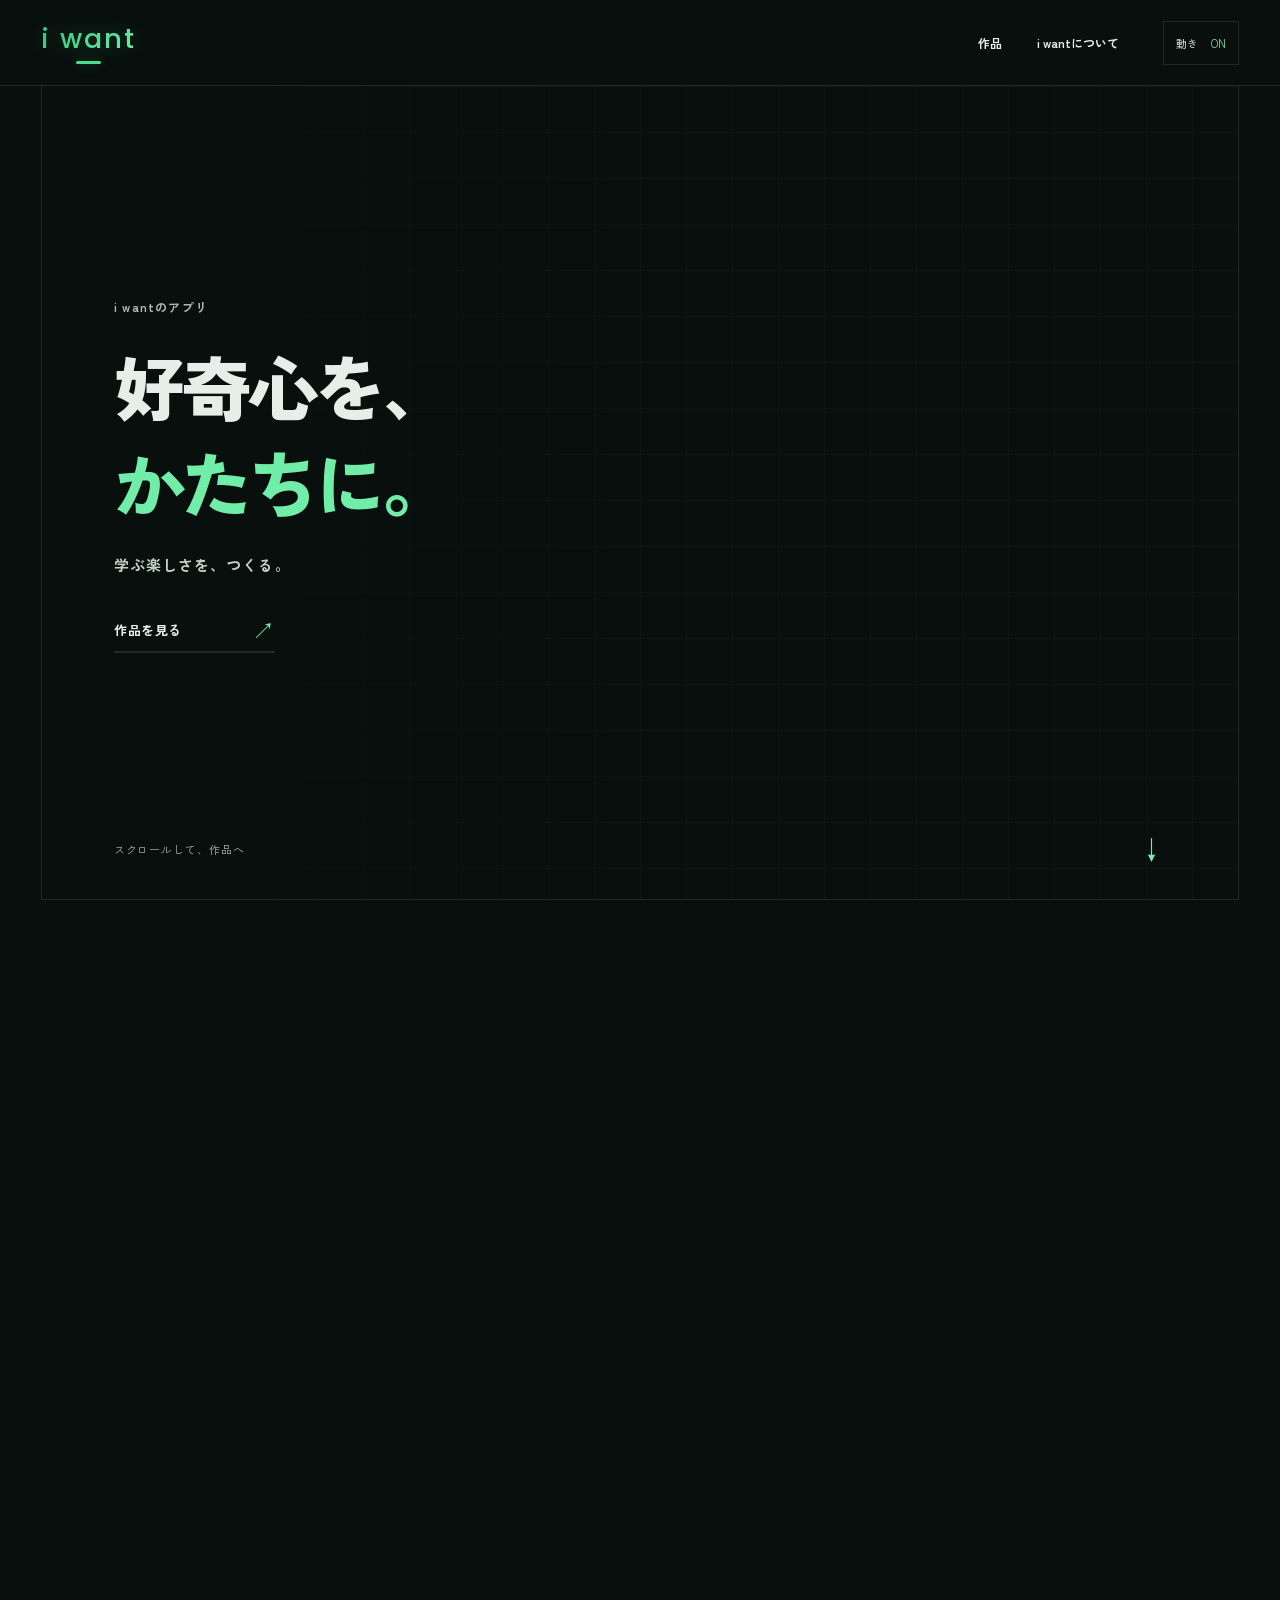
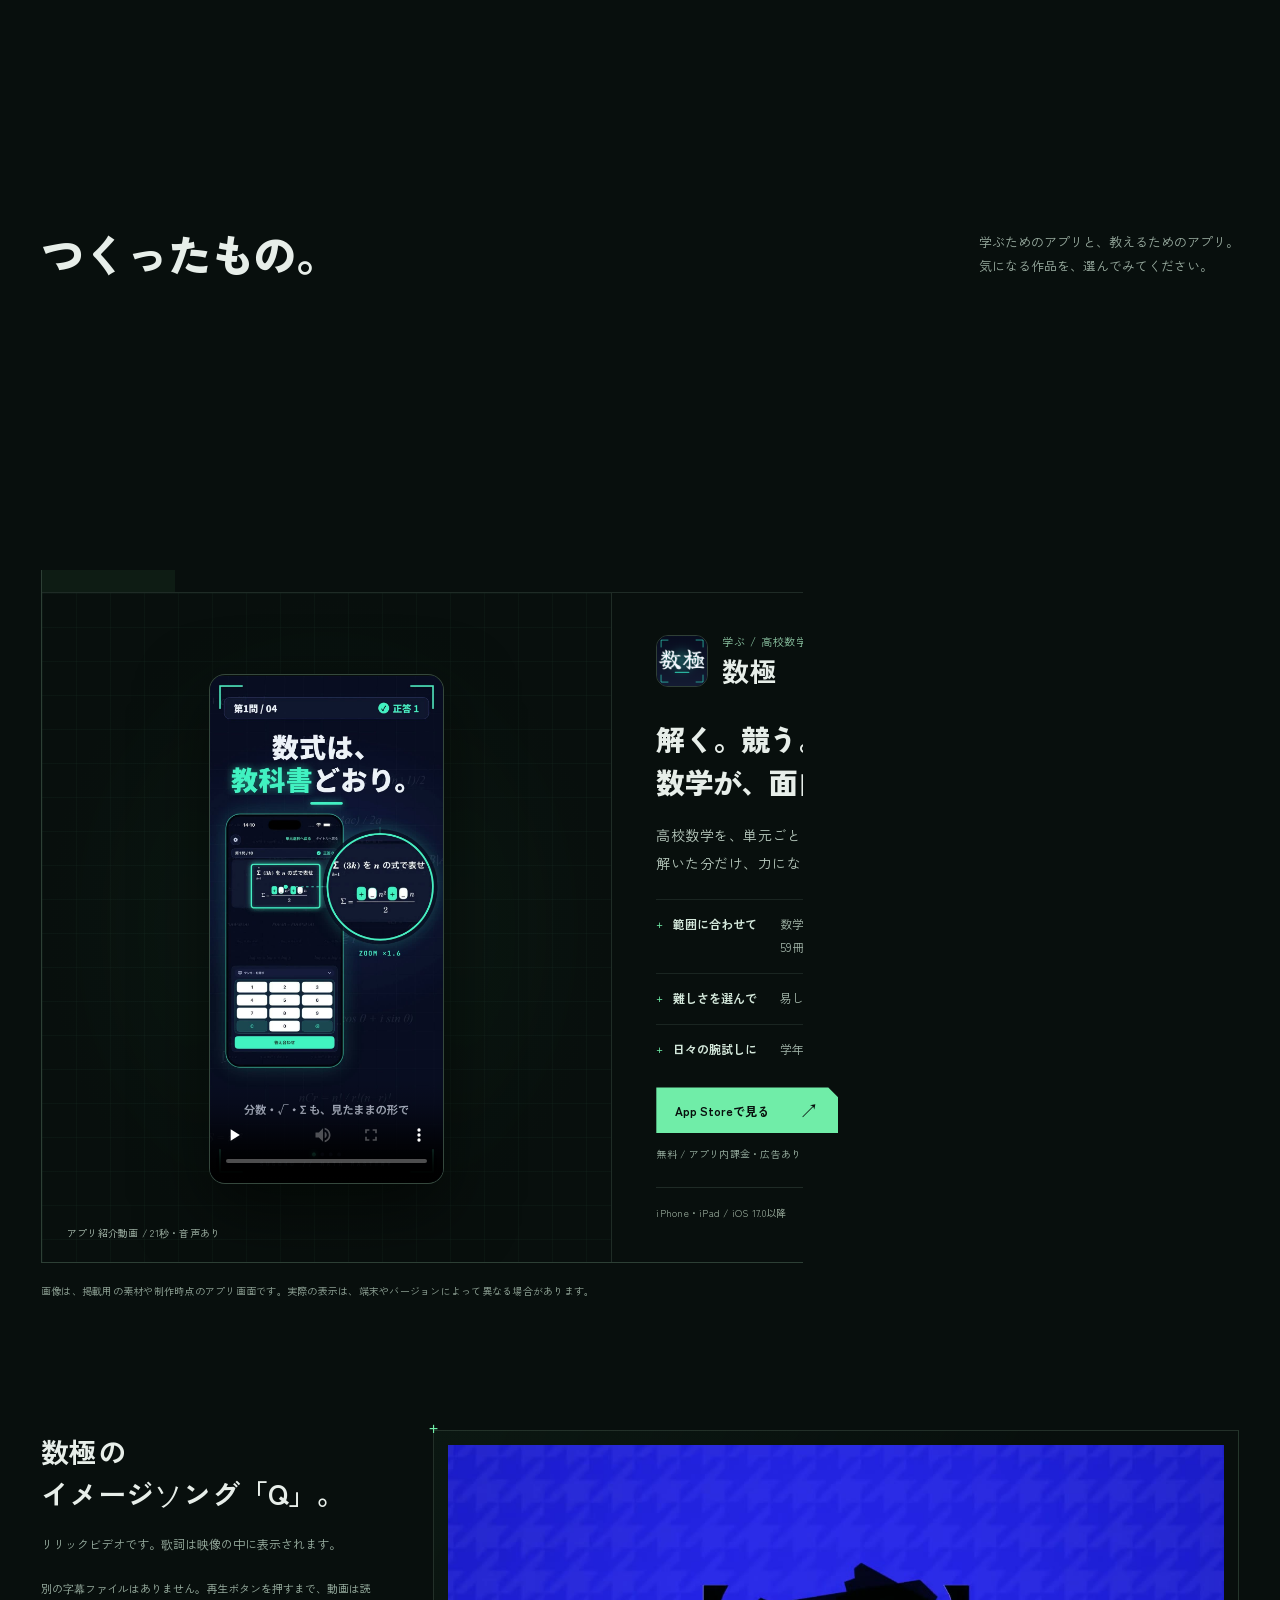
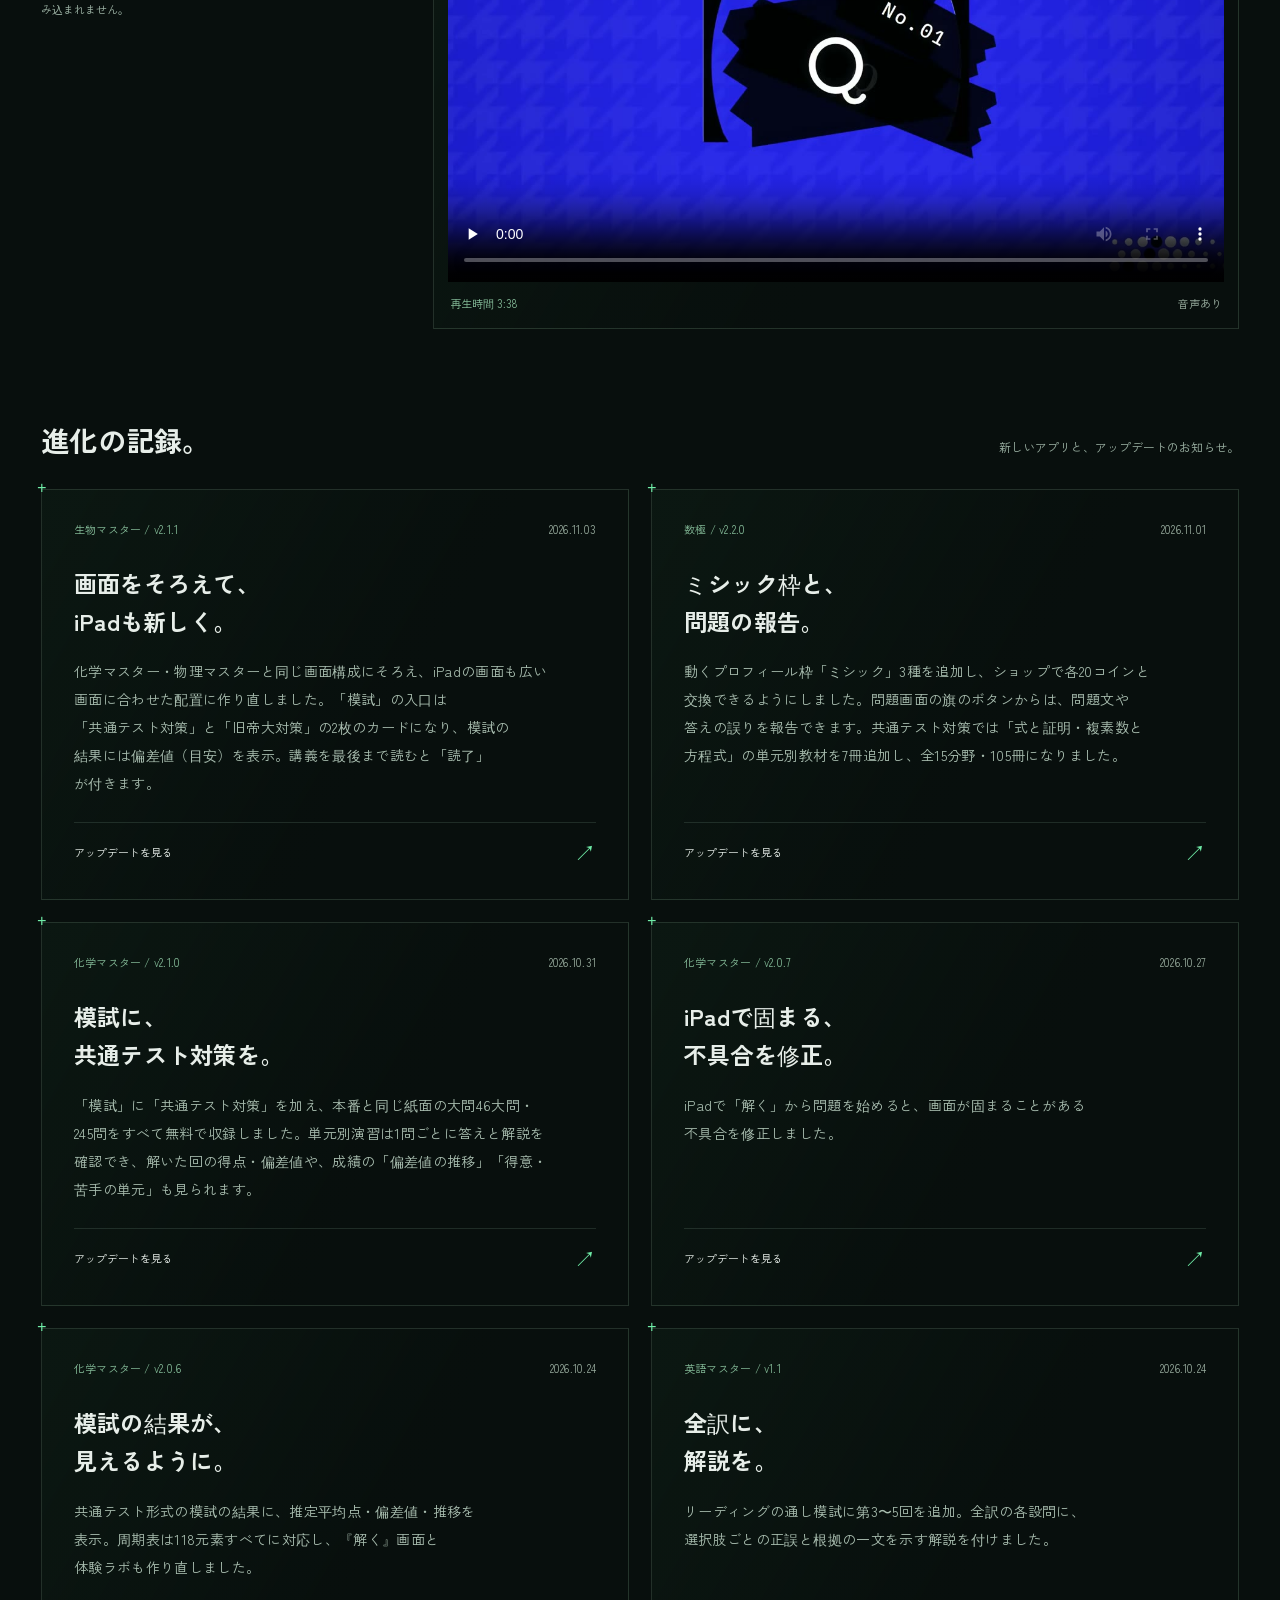
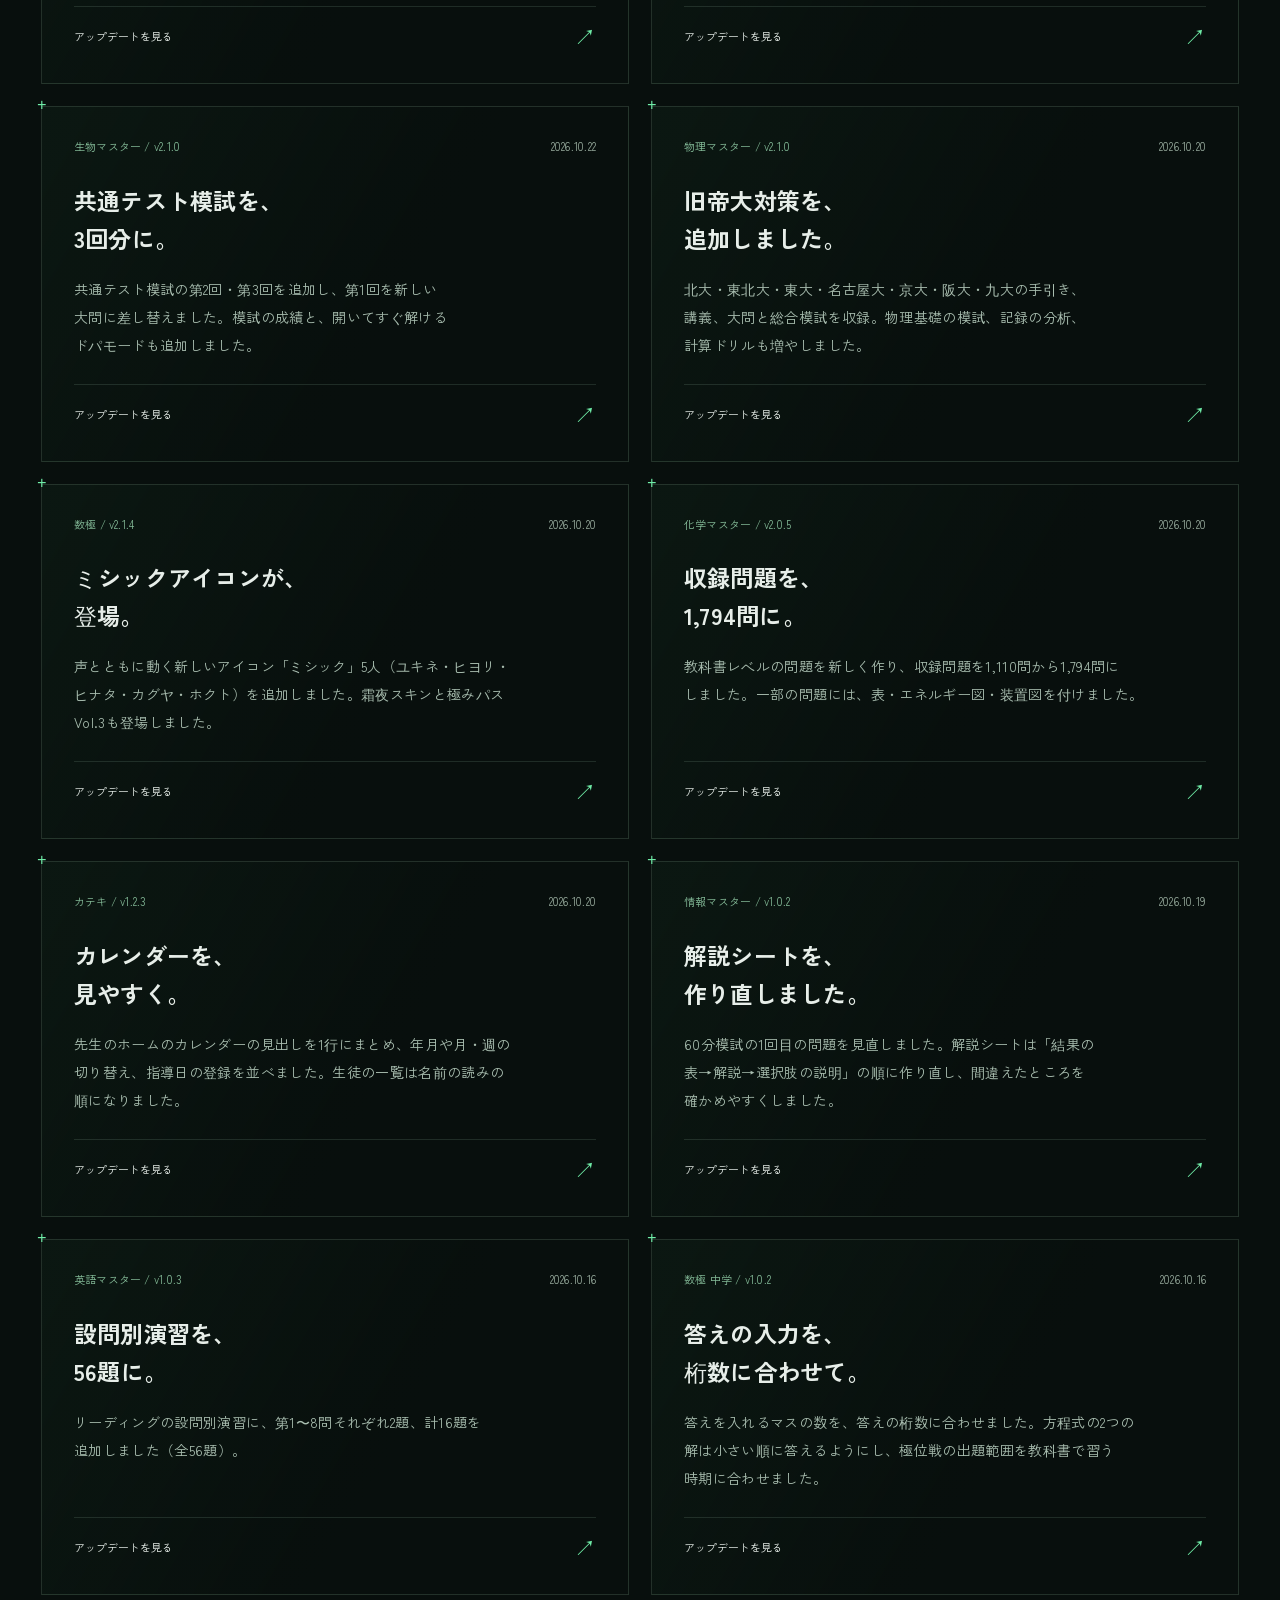
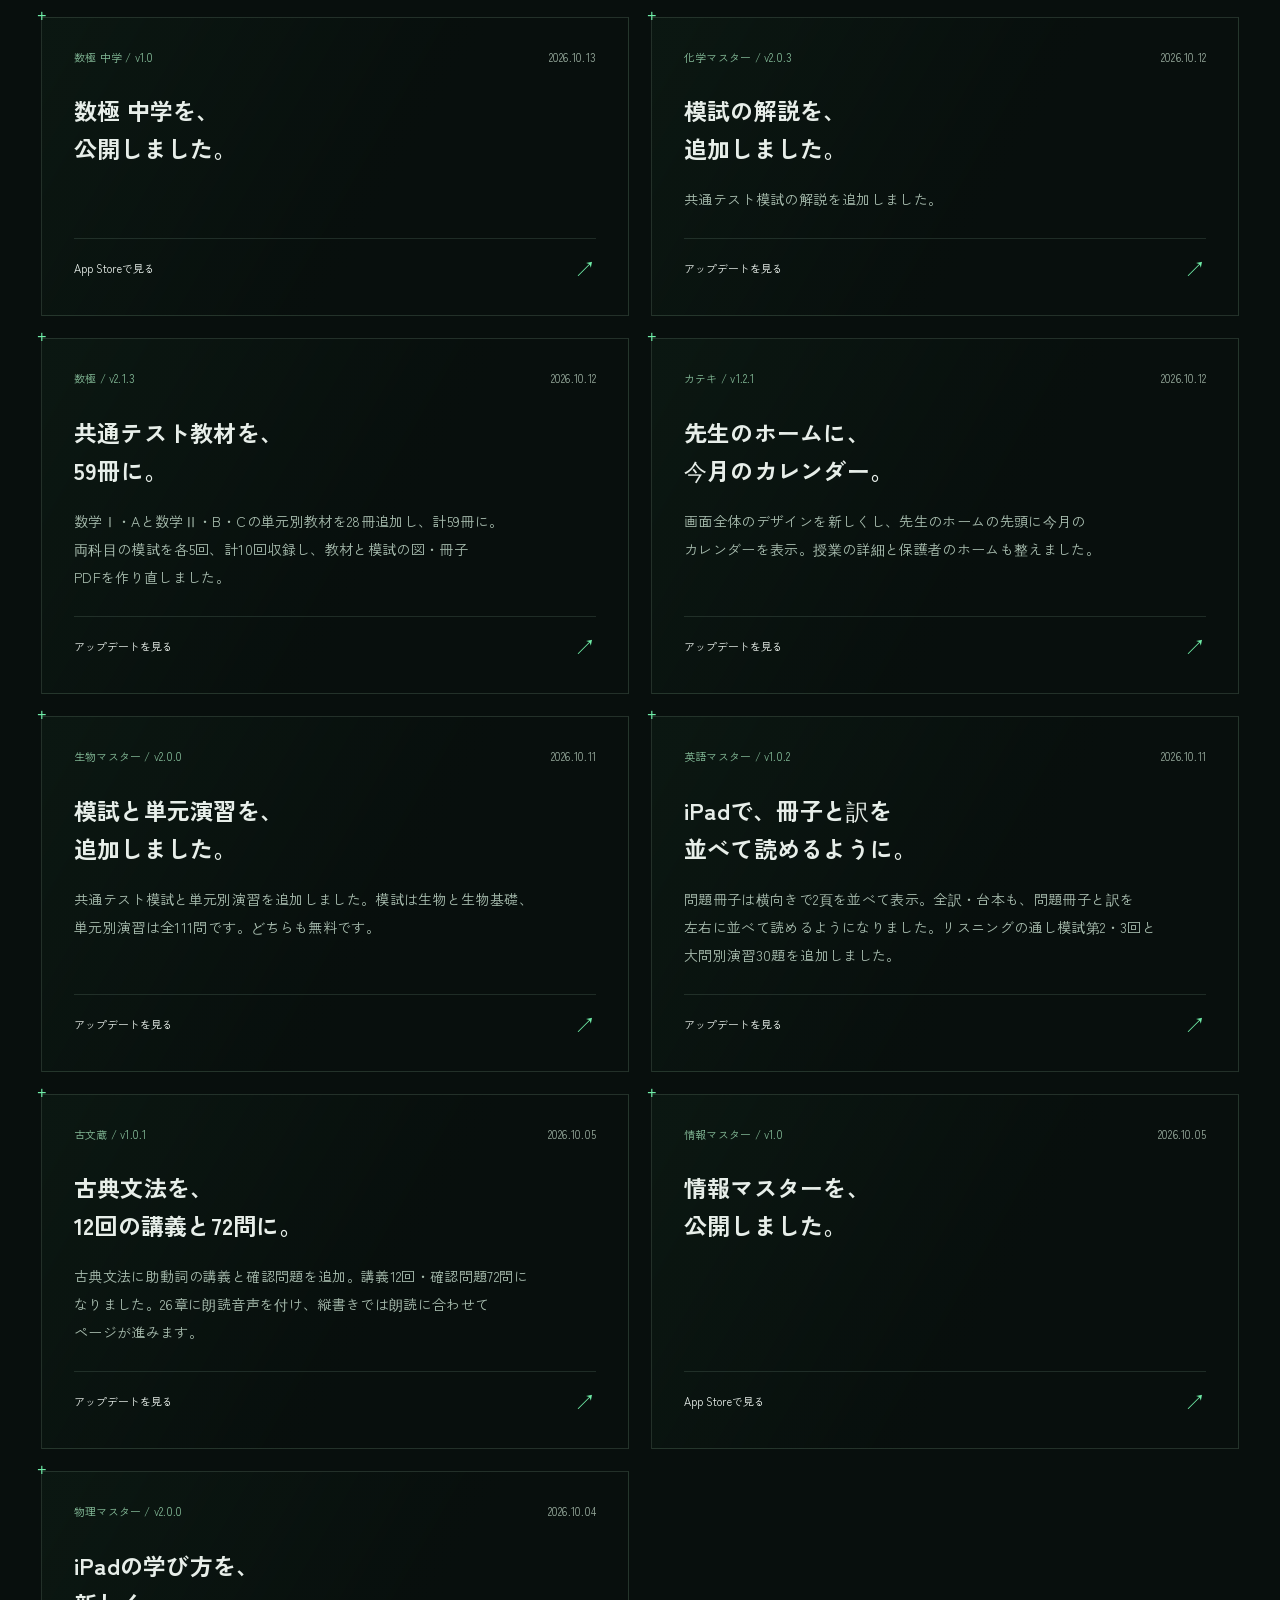
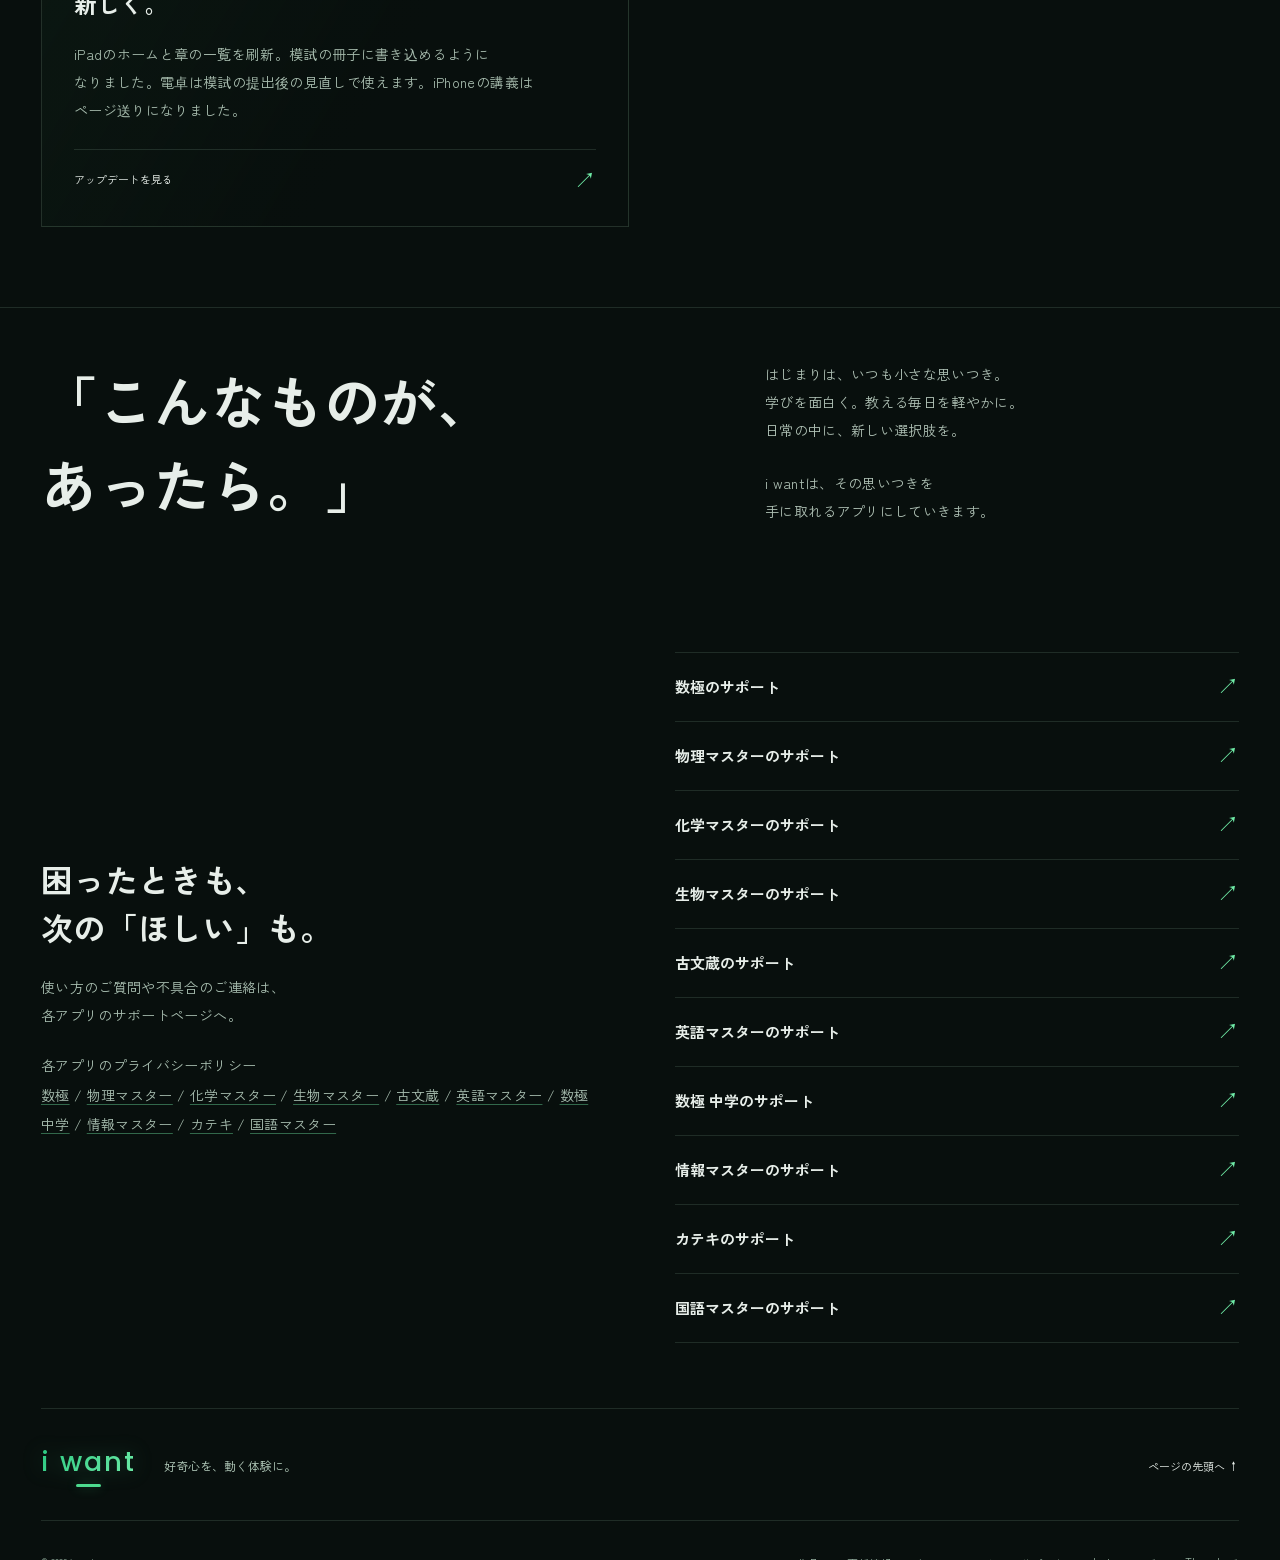
==== commit fc106828: "進化の記録に生物マスター v2.1.1・化学マスター v2.1.0／v2.0.7 を追加" ====
--- a/index.html
+++ b/index.html
@@ -34,7 +34,7 @@
 <figure class="song-player"><div class="song-frame"><video controls playsinline preload="none" poster="assets/q-lyric-poster.jpg" width="1280" height="720" aria-label="数極のイメージソング「Q」のリリックビデオ" aria-describedby="song-note"><source src="assets/q-lyric-video.mp4" type="video/mp4"><p>このブラウザでは動画を再生できません。<a href="assets/q-lyric-video.mp4">動画ファイル（MP4）を開く</a></p></video></div><figcaption class="song-meta"><span>再生時間 3:38</span><span>音声あり</span></figcaption></figure>
 <p class="song-note" id="song-note">別の字幕ファイルはありません。再生ボタンを押すまで、動画は読み込まれません。</p>
 </section>
-<section class="updates" id="updates" aria-labelledby="updates-title"><div class="subsection-heading"><h2 id="updates-title">進化の記録。</h2><p>新しいアプリと、アップデートのお知らせ。</p></div><div class="update-grid"><article class="update-card"><div class="update-meta mono"><span>数極 / v2.2.0</span><time datetime="2026-11-01">2026.11.01</time></div><h3>ミシック枠と、<br>問題の報告。</h3><p>動くプロフィール枠「ミシック」3種を追加し、ショップで各20コインと交換できるようにしました。問題画面の旗のボタンからは、問題文や答えの誤りを報告できます。共通テスト対策では「式と証明・複素数と方程式」の単元別教材を7冊追加し、全15分野・105冊になりました。</p><a href="https://apps.apple.com/jp/app/%E6%95%B0%E6%A5%B5/id6788627418" target="_blank" rel="noopener noreferrer">アップデートを見る <span>↗</span></a></article><article class="update-card"><div class="update-meta mono"><span>化学マスター / v2.0.6</span><time datetime="2026-10-24">2026.10.24</time></div><h3>模試の結果が、<br>見えるように。</h3><p>共通テスト形式の模試の結果に、推定平均点・偏差値・推移を表示。周期表は118元素すべてに対応し、『解く』画面と体験ラボも作り直しました。</p><a href="https://apps.apple.com/jp/app/%E5%8C%96%E5%AD%A6%E3%83%9E%E3%82%B9%E3%82%BF%E3%83%BC/id6788745347" target="_blank" rel="noopener noreferrer">アップデートを見る <span>↗</span></a></article><article class="update-card"><div class="update-meta mono"><span>英語マスター / v1.1</span><time datetime="2026-10-24">2026.10.24</time></div><h3>全訳に、<br>解説を。</h3><p>リーディングの通し模試に第3〜5回を追加。全訳の各設問に、選択肢ごとの正誤と根拠の一文を示す解説を付けました。</p><a href="https://apps.apple.com/jp/app/%E8%8B%B1%E8%AA%9E%E3%83%9E%E3%82%B9%E3%82%BF%E3%83%BC/id6816360716" target="_blank" rel="noopener noreferrer">アップデートを見る <span>↗</span></a></article><article class="update-card"><div class="update-meta mono"><span>生物マスター / v2.1.0</span><time datetime="2026-10-22">2026.10.22</time></div><h3>共通テスト模試を、<br>3回分に。</h3><p>共通テスト模試の第2回・第3回を追加し、第1回を新しい大問に差し替えました。模試の成績と、開いてすぐ解けるドパモードも追加しました。</p><a href="https://apps.apple.com/jp/app/%E7%94%9F%E7%89%A9%E3%83%9E%E3%82%B9%E3%82%BF%E3%83%BC/id6796595184" target="_blank" rel="noopener noreferrer">アップデートを見る <span>↗</span></a></article><article class="update-card"><div class="update-meta mono"><span>物理マスター / v2.1.0</span><time datetime="2026-10-20">2026.10.20</time></div><h3>旧帝大対策を、<br>追加しました。</h3><p>北大・東北大・東大・名古屋大・京大・阪大・九大の手引き、講義、大問と総合模試を収録。物理基礎の模試、記録の分析、計算ドリルも増やしました。</p><a href="https://apps.apple.com/jp/app/%E7%89%A9%E7%90%86%E3%83%9E%E3%82%B9%E3%82%BF%E3%83%BC/id6796362607" target="_blank" rel="noopener noreferrer">アップデートを見る <span>↗</span></a></article><article class="update-card"><div class="update-meta mono"><span>数極 / v2.1.4</span><time datetime="2026-10-20">2026.10.20</time></div><h3>ミシックアイコンが、<br>登場。</h3><p>声とともに動く新しいアイコン「ミシック」5人（ユキネ・ヒヨリ・ヒナタ・カグヤ・ホクト）を追加しました。霜夜スキンと極みパス Vol.3も登場しました。</p><a href="https://apps.apple.com/jp/app/%E6%95%B0%E6%A5%B5/id6788627418" target="_blank" rel="noopener noreferrer">アップデートを見る <span>↗</span></a></article><article class="update-card"><div class="update-meta mono"><span>化学マスター / v2.0.5</span><time datetime="2026-10-20">2026.10.20</time></div><h3>収録問題を、<br>1,794問に。</h3><p>教科書レベルの問題を新しく作り、収録問題を1,110問から1,794問にしました。一部の問題には、表・エネルギー図・装置図を付けました。</p><a href="https://apps.apple.com/jp/app/%E5%8C%96%E5%AD%A6%E3%83%9E%E3%82%B9%E3%82%BF%E3%83%BC/id6788745347" target="_blank" rel="noopener noreferrer">アップデートを見る <span>↗</span></a></article><article class="update-card"><div class="update-meta mono"><span>カテキ / v1.2.3</span><time datetime="2026-10-20">2026.10.20</time></div><h3>カレンダーを、<br>見やすく。</h3><p>先生のホームのカレンダーの見出しを1行にまとめ、年月や月・週の切り替え、指導日の登録を並べました。生徒の一覧は名前の読みの順になりました。</p><a href="https://apps.apple.com/jp/app/%E3%82%AB%E3%83%86%E3%82%AD/id6789912177" target="_blank" rel="noopener noreferrer">アップデートを見る <span>↗</span></a></article><article class="update-card"><div class="update-meta mono"><span>情報マスター / v1.0.2</span><time datetime="2026-10-19">2026.10.19</time></div><h3>解説シートを、<br>作り直しました。</h3><p>60分模試の1回目の問題を見直しました。解説シートは「結果の表→解説→選択肢の説明」の順に作り直し、間違えたところを確かめやすくしました。</p><a href="https://apps.apple.com/jp/app/%E6%83%85%E5%A0%B1%E3%83%9E%E3%82%B9%E3%82%BF%E3%83%BC/id6818530141" target="_blank" rel="noopener noreferrer">アップデートを見る <span>↗</span></a></article><article class="update-card"><div class="update-meta mono"><span>英語マスター / v1.0.3</span><time datetime="2026-10-16">2026.10.16</time></div><h3>設問別演習を、<br>56題に。</h3><p>リーディングの設問別演習に、第1〜8問それぞれ2題、計16題を追加しました（全56題）。</p><a href="https://apps.apple.com/jp/app/%E8%8B%B1%E8%AA%9E%E3%83%9E%E3%82%B9%E3%82%BF%E3%83%BC/id6816360716" target="_blank" rel="noopener noreferrer">アップデートを見る <span>↗</span></a></article><article class="update-card"><div class="update-meta mono"><span>数極 中学 / v1.0.2</span><time datetime="2026-10-16">2026.10.16</time></div><h3>答えの入力を、<br>桁数に合わせて。</h3><p>答えを入れるマスの数を、答えの桁数に合わせました。方程式の2つの解は小さい順に答えるようにし、極位戦の出題範囲を教科書で習う時期に合わせました。</p><a href="https://apps.apple.com/jp/app/%E6%95%B0%E6%A5%B5-%E4%B8%AD%E5%AD%A6/id6821298365" target="_blank" rel="noopener noreferrer">アップデートを見る <span>↗</span></a></article><article class="update-card"><div class="update-meta mono"><span>数極 中学 / v1.0</span><time datetime="2026-10-13">2026.10.13</time></div><h3>数極 中学を、<br>公開しました。</h3><a href="https://apps.apple.com/jp/app/%E6%95%B0%E6%A5%B5-%E4%B8%AD%E5%AD%A6/id6821298365" target="_blank" rel="noopener noreferrer">App Storeで見る <span>↗</span></a></article><article class="update-card"><div class="update-meta mono"><span>化学マスター / v2.0.3</span><time datetime="2026-10-12">2026.10.12</time></div><h3>模試の解説を、<br>追加しました。</h3><p>共通テスト模試の解説を追加しました。</p><a href="https://apps.apple.com/jp/app/%E5%8C%96%E5%AD%A6%E3%83%9E%E3%82%B9%E3%82%BF%E3%83%BC/id6788745347" target="_blank" rel="noopener noreferrer">アップデートを見る <span>↗</span></a></article><article class="update-card"><div class="update-meta mono"><span>数極 / v2.1.3</span><time datetime="2026-10-12">2026.10.12</time></div><h3>共通テスト教材を、<br>59冊に。</h3><p>数学Ⅰ・Aと数学Ⅱ・B・Cの単元別教材を28冊追加し、計59冊に。両科目の模試を各5回、計10回収録し、教材と模試の図・冊子PDFを作り直しました。</p><a href="https://apps.apple.com/jp/app/%E6%95%B0%E6%A5%B5/id6788627418" target="_blank" rel="noopener noreferrer">アップデートを見る <span>↗</span></a></article><article class="update-card"><div class="update-meta mono"><span>カテキ / v1.2.1</span><time datetime="2026-10-12">2026.10.12</time></div><h3>先生のホームに、<br>今月のカレンダー。</h3><p>画面全体のデザインを新しくし、先生のホームの先頭に今月のカレンダーを表示。授業の詳細と保護者のホームも整えました。</p><a href="https://apps.apple.com/jp/app/%E3%82%AB%E3%83%86%E3%82%AD/id6789912177" target="_blank" rel="noopener noreferrer">アップデートを見る <span>↗</span></a></article><article class="update-card"><div class="update-meta mono"><span>生物マスター / v2.0.0</span><time datetime="2026-10-11">2026.10.11</time></div><h3>模試と単元演習を、<br>追加しました。</h3><p>共通テスト模試と単元別演習を追加しました。模試は生物と生物基礎、単元別演習は全111問です。どちらも無料です。</p><a href="https://apps.apple.com/jp/app/%E7%94%9F%E7%89%A9%E3%83%9E%E3%82%B9%E3%82%BF%E3%83%BC/id6796595184" target="_blank" rel="noopener noreferrer">アップデートを見る <span>↗</span></a></article><article class="update-card"><div class="update-meta mono"><span>英語マスター / v1.0.2</span><time datetime="2026-10-11">2026.10.11</time></div><h3>iPadで、冊子と訳を<br>並べて読めるように。</h3><p>問題冊子は横向きで2頁を並べて表示。全訳・台本も、問題冊子と訳を左右に並べて読めるようになりました。リスニングの通し模試第2・3回と大問別演習30題を追加しました。</p><a href="https://apps.apple.com/jp/app/%E8%8B%B1%E8%AA%9E%E3%83%9E%E3%82%B9%E3%82%BF%E3%83%BC/id6816360716" target="_blank" rel="noopener noreferrer">アップデートを見る <span>↗</span></a></article><article class="update-card"><div class="update-meta mono"><span>古文蔵 / v1.0.1</span><time datetime="2026-10-05">2026.10.05</time></div><h3>古典文法を、<br>12回の講義と72問に。</h3><p>古典文法に助動詞の講義と確認問題を追加。講義12回・確認問題72問になりました。26章に朗読音声を付け、縦書きでは朗読に合わせてページが進みます。</p><a href="https://apps.apple.com/jp/app/%E5%8F%A4%E6%96%87%E8%94%B5/id6811652501" target="_blank" rel="noopener noreferrer">アップデートを見る <span>↗</span></a></article><article class="update-card"><div class="update-meta mono"><span>情報マスター / v1.0</span><time datetime="2026-10-05">2026.10.05</time></div><h3>情報マスターを、<br>公開しました。</h3><a href="https://apps.apple.com/jp/app/%E6%83%85%E5%A0%B1%E3%83%9E%E3%82%B9%E3%82%BF%E3%83%BC/id6818530141" target="_blank" rel="noopener noreferrer">App Storeで見る <span>↗</span></a></article><article class="update-card"><div class="update-meta mono"><span>物理マスター / v2.0.0</span><time datetime="2026-10-04">2026.10.04</time></div><h3>iPadの学び方を、<br>新しく。</h3><p>iPadのホームと章の一覧を刷新。模試の冊子に書き込めるようになりました。電卓は模試の提出後の見直しで使えます。iPhoneの講義はページ送りになりました。</p><a href="https://apps.apple.com/jp/app/%E7%89%A9%E7%90%86%E3%83%9E%E3%82%B9%E3%82%BF%E3%83%BC/id6796362607" target="_blank" rel="noopener noreferrer">アップデートを見る <span>↗</span></a></article></div></section>
+<section class="updates" id="updates" aria-labelledby="updates-title"><div class="subsection-heading"><h2 id="updates-title">進化の記録。</h2><p>新しいアプリと、アップデートのお知らせ。</p></div><div class="update-grid"><article class="update-card"><div class="update-meta mono"><span>生物マスター / v2.1.1</span><time datetime="2026-11-03">2026.11.03</time></div><h3>画面をそろえて、<br>iPadも新しく。</h3><p>化学マスター・物理マスターと同じ画面構成にそろえ、iPadの画面も広い画面に合わせた配置に作り直しました。「模試」の入口は「共通テスト対策」と「旧帝大対策」の2枚のカードになり、模試の結果には偏差値（目安）を表示。講義を最後まで読むと「読了」が付きます。</p><a href="https://apps.apple.com/jp/app/%E7%94%9F%E7%89%A9%E3%83%9E%E3%82%B9%E3%82%BF%E3%83%BC/id6796595184" target="_blank" rel="noopener noreferrer">アップデートを見る <span>↗</span></a></article><article class="update-card"><div class="update-meta mono"><span>数極 / v2.2.0</span><time datetime="2026-11-01">2026.11.01</time></div><h3>ミシック枠と、<br>問題の報告。</h3><p>動くプロフィール枠「ミシック」3種を追加し、ショップで各20コインと交換できるようにしました。問題画面の旗のボタンからは、問題文や答えの誤りを報告できます。共通テスト対策では「式と証明・複素数と方程式」の単元別教材を7冊追加し、全15分野・105冊になりました。</p><a href="https://apps.apple.com/jp/app/%E6%95%B0%E6%A5%B5/id6788627418" target="_blank" rel="noopener noreferrer">アップデートを見る <span>↗</span></a></article><article class="update-card"><div class="update-meta mono"><span>化学マスター / v2.1.0</span><time datetime="2026-10-31">2026.10.31</time></div><h3>模試に、<br>共通テスト対策を。</h3><p>「模試」に「共通テスト対策」を加え、本番と同じ紙面の大問46大問・245問をすべて無料で収録しました。単元別演習は1問ごとに答えと解説を確認でき、解いた回の得点・偏差値や、成績の「偏差値の推移」「得意・苦手の単元」も見られます。</p><a href="https://apps.apple.com/jp/app/%E5%8C%96%E5%AD%A6%E3%83%9E%E3%82%B9%E3%82%BF%E3%83%BC/id6788745347" target="_blank" rel="noopener noreferrer">アップデートを見る <span>↗</span></a></article><article class="update-card"><div class="update-meta mono"><span>化学マスター / v2.0.7</span><time datetime="2026-10-27">2026.10.27</time></div><h3>iPadで固まる、<br>不具合を修正。</h3><p>iPadで「解く」から問題を始めると、画面が固まることがある不具合を修正しました。</p><a href="https://apps.apple.com/jp/app/%E5%8C%96%E5%AD%A6%E3%83%9E%E3%82%B9%E3%82%BF%E3%83%BC/id6788745347" target="_blank" rel="noopener noreferrer">アップデートを見る <span>↗</span></a></article><article class="update-card"><div class="update-meta mono"><span>化学マスター / v2.0.6</span><time datetime="2026-10-24">2026.10.24</time></div><h3>模試の結果が、<br>見えるように。</h3><p>共通テスト形式の模試の結果に、推定平均点・偏差値・推移を表示。周期表は118元素すべてに対応し、『解く』画面と体験ラボも作り直しました。</p><a href="https://apps.apple.com/jp/app/%E5%8C%96%E5%AD%A6%E3%83%9E%E3%82%B9%E3%82%BF%E3%83%BC/id6788745347" target="_blank" rel="noopener noreferrer">アップデートを見る <span>↗</span></a></article><article class="update-card"><div class="update-meta mono"><span>英語マスター / v1.1</span><time datetime="2026-10-24">2026.10.24</time></div><h3>全訳に、<br>解説を。</h3><p>リーディングの通し模試に第3〜5回を追加。全訳の各設問に、選択肢ごとの正誤と根拠の一文を示す解説を付けました。</p><a href="https://apps.apple.com/jp/app/%E8%8B%B1%E8%AA%9E%E3%83%9E%E3%82%B9%E3%82%BF%E3%83%BC/id6816360716" target="_blank" rel="noopener noreferrer">アップデートを見る <span>↗</span></a></article><article class="update-card"><div class="update-meta mono"><span>生物マスター / v2.1.0</span><time datetime="2026-10-22">2026.10.22</time></div><h3>共通テスト模試を、<br>3回分に。</h3><p>共通テスト模試の第2回・第3回を追加し、第1回を新しい大問に差し替えました。模試の成績と、開いてすぐ解けるドパモードも追加しました。</p><a href="https://apps.apple.com/jp/app/%E7%94%9F%E7%89%A9%E3%83%9E%E3%82%B9%E3%82%BF%E3%83%BC/id6796595184" target="_blank" rel="noopener noreferrer">アップデートを見る <span>↗</span></a></article><article class="update-card"><div class="update-meta mono"><span>物理マスター / v2.1.0</span><time datetime="2026-10-20">2026.10.20</time></div><h3>旧帝大対策を、<br>追加しました。</h3><p>北大・東北大・東大・名古屋大・京大・阪大・九大の手引き、講義、大問と総合模試を収録。物理基礎の模試、記録の分析、計算ドリルも増やしました。</p><a href="https://apps.apple.com/jp/app/%E7%89%A9%E7%90%86%E3%83%9E%E3%82%B9%E3%82%BF%E3%83%BC/id6796362607" target="_blank" rel="noopener noreferrer">アップデートを見る <span>↗</span></a></article><article class="update-card"><div class="update-meta mono"><span>数極 / v2.1.4</span><time datetime="2026-10-20">2026.10.20</time></div><h3>ミシックアイコンが、<br>登場。</h3><p>声とともに動く新しいアイコン「ミシック」5人（ユキネ・ヒヨリ・ヒナタ・カグヤ・ホクト）を追加しました。霜夜スキンと極みパス Vol.3も登場しました。</p><a href="https://apps.apple.com/jp/app/%E6%95%B0%E6%A5%B5/id6788627418" target="_blank" rel="noopener noreferrer">アップデートを見る <span>↗</span></a></article><article class="update-card"><div class="update-meta mono"><span>化学マスター / v2.0.5</span><time datetime="2026-10-20">2026.10.20</time></div><h3>収録問題を、<br>1,794問に。</h3><p>教科書レベルの問題を新しく作り、収録問題を1,110問から1,794問にしました。一部の問題には、表・エネルギー図・装置図を付けました。</p><a href="https://apps.apple.com/jp/app/%E5%8C%96%E5%AD%A6%E3%83%9E%E3%82%B9%E3%82%BF%E3%83%BC/id6788745347" target="_blank" rel="noopener noreferrer">アップデートを見る <span>↗</span></a></article><article class="update-card"><div class="update-meta mono"><span>カテキ / v1.2.3</span><time datetime="2026-10-20">2026.10.20</time></div><h3>カレンダーを、<br>見やすく。</h3><p>先生のホームのカレンダーの見出しを1行にまとめ、年月や月・週の切り替え、指導日の登録を並べました。生徒の一覧は名前の読みの順になりました。</p><a href="https://apps.apple.com/jp/app/%E3%82%AB%E3%83%86%E3%82%AD/id6789912177" target="_blank" rel="noopener noreferrer">アップデートを見る <span>↗</span></a></article><article class="update-card"><div class="update-meta mono"><span>情報マスター / v1.0.2</span><time datetime="2026-10-19">2026.10.19</time></div><h3>解説シートを、<br>作り直しました。</h3><p>60分模試の1回目の問題を見直しました。解説シートは「結果の表→解説→選択肢の説明」の順に作り直し、間違えたところを確かめやすくしました。</p><a href="https://apps.apple.com/jp/app/%E6%83%85%E5%A0%B1%E3%83%9E%E3%82%B9%E3%82%BF%E3%83%BC/id6818530141" target="_blank" rel="noopener noreferrer">アップデートを見る <span>↗</span></a></article><article class="update-card"><div class="update-meta mono"><span>英語マスター / v1.0.3</span><time datetime="2026-10-16">2026.10.16</time></div><h3>設問別演習を、<br>56題に。</h3><p>リーディングの設問別演習に、第1〜8問それぞれ2題、計16題を追加しました（全56題）。</p><a href="https://apps.apple.com/jp/app/%E8%8B%B1%E8%AA%9E%E3%83%9E%E3%82%B9%E3%82%BF%E3%83%BC/id6816360716" target="_blank" rel="noopener noreferrer">アップデートを見る <span>↗</span></a></article><article class="update-card"><div class="update-meta mono"><span>数極 中学 / v1.0.2</span><time datetime="2026-10-16">2026.10.16</time></div><h3>答えの入力を、<br>桁数に合わせて。</h3><p>答えを入れるマスの数を、答えの桁数に合わせました。方程式の2つの解は小さい順に答えるようにし、極位戦の出題範囲を教科書で習う時期に合わせました。</p><a href="https://apps.apple.com/jp/app/%E6%95%B0%E6%A5%B5-%E4%B8%AD%E5%AD%A6/id6821298365" target="_blank" rel="noopener noreferrer">アップデートを見る <span>↗</span></a></article><article class="update-card"><div class="update-meta mono"><span>数極 中学 / v1.0</span><time datetime="2026-10-13">2026.10.13</time></div><h3>数極 中学を、<br>公開しました。</h3><a href="https://apps.apple.com/jp/app/%E6%95%B0%E6%A5%B5-%E4%B8%AD%E5%AD%A6/id6821298365" target="_blank" rel="noopener noreferrer">App Storeで見る <span>↗</span></a></article><article class="update-card"><div class="update-meta mono"><span>化学マスター / v2.0.3</span><time datetime="2026-10-12">2026.10.12</time></div><h3>模試の解説を、<br>追加しました。</h3><p>共通テスト模試の解説を追加しました。</p><a href="https://apps.apple.com/jp/app/%E5%8C%96%E5%AD%A6%E3%83%9E%E3%82%B9%E3%82%BF%E3%83%BC/id6788745347" target="_blank" rel="noopener noreferrer">アップデートを見る <span>↗</span></a></article><article class="update-card"><div class="update-meta mono"><span>数極 / v2.1.3</span><time datetime="2026-10-12">2026.10.12</time></div><h3>共通テスト教材を、<br>59冊に。</h3><p>数学Ⅰ・Aと数学Ⅱ・B・Cの単元別教材を28冊追加し、計59冊に。両科目の模試を各5回、計10回収録し、教材と模試の図・冊子PDFを作り直しました。</p><a href="https://apps.apple.com/jp/app/%E6%95%B0%E6%A5%B5/id6788627418" target="_blank" rel="noopener noreferrer">アップデートを見る <span>↗</span></a></article><article class="update-card"><div class="update-meta mono"><span>カテキ / v1.2.1</span><time datetime="2026-10-12">2026.10.12</time></div><h3>先生のホームに、<br>今月のカレンダー。</h3><p>画面全体のデザインを新しくし、先生のホームの先頭に今月のカレンダーを表示。授業の詳細と保護者のホームも整えました。</p><a href="https://apps.apple.com/jp/app/%E3%82%AB%E3%83%86%E3%82%AD/id6789912177" target="_blank" rel="noopener noreferrer">アップデートを見る <span>↗</span></a></article><article class="update-card"><div class="update-meta mono"><span>生物マスター / v2.0.0</span><time datetime="2026-10-11">2026.10.11</time></div><h3>模試と単元演習を、<br>追加しました。</h3><p>共通テスト模試と単元別演習を追加しました。模試は生物と生物基礎、単元別演習は全111問です。どちらも無料です。</p><a href="https://apps.apple.com/jp/app/%E7%94%9F%E7%89%A9%E3%83%9E%E3%82%B9%E3%82%BF%E3%83%BC/id6796595184" target="_blank" rel="noopener noreferrer">アップデートを見る <span>↗</span></a></article><article class="update-card"><div class="update-meta mono"><span>英語マスター / v1.0.2</span><time datetime="2026-10-11">2026.10.11</time></div><h3>iPadで、冊子と訳を<br>並べて読めるように。</h3><p>問題冊子は横向きで2頁を並べて表示。全訳・台本も、問題冊子と訳を左右に並べて読めるようになりました。リスニングの通し模試第2・3回と大問別演習30題を追加しました。</p><a href="https://apps.apple.com/jp/app/%E8%8B%B1%E8%AA%9E%E3%83%9E%E3%82%B9%E3%82%BF%E3%83%BC/id6816360716" target="_blank" rel="noopener noreferrer">アップデートを見る <span>↗</span></a></article><article class="update-card"><div class="update-meta mono"><span>古文蔵 / v1.0.1</span><time datetime="2026-10-05">2026.10.05</time></div><h3>古典文法を、<br>12回の講義と72問に。</h3><p>古典文法に助動詞の講義と確認問題を追加。講義12回・確認問題72問になりました。26章に朗読音声を付け、縦書きでは朗読に合わせてページが進みます。</p><a href="https://apps.apple.com/jp/app/%E5%8F%A4%E6%96%87%E8%94%B5/id6811652501" target="_blank" rel="noopener noreferrer">アップデートを見る <span>↗</span></a></article><article class="update-card"><div class="update-meta mono"><span>情報マスター / v1.0</span><time datetime="2026-10-05">2026.10.05</time></div><h3>情報マスターを、<br>公開しました。</h3><a href="https://apps.apple.com/jp/app/%E6%83%85%E5%A0%B1%E3%83%9E%E3%82%B9%E3%82%BF%E3%83%BC/id6818530141" target="_blank" rel="noopener noreferrer">App Storeで見る <span>↗</span></a></article><article class="update-card"><div class="update-meta mono"><span>物理マスター / v2.0.0</span><time datetime="2026-10-04">2026.10.04</time></div><h3>iPadの学び方を、<br>新しく。</h3><p>iPadのホームと章の一覧を刷新。模試の冊子に書き込めるようになりました。電卓は模試の提出後の見直しで使えます。iPhoneの講義はページ送りになりました。</p><a href="https://apps.apple.com/jp/app/%E7%89%A9%E7%90%86%E3%83%9E%E3%82%B9%E3%82%BF%E3%83%BC/id6796362607" target="_blank" rel="noopener noreferrer">アップデートを見る <span>↗</span></a></article></div></section>
 <section id="about" class="about" aria-labelledby="about-title"><div class="about-main"><div><h2 id="about-title">「こんなものが、<br>あったら。」</h2></div><div class="about-copy"><p>はじまりは、いつも小さな思いつき。<br>学びを面白く。教える毎日を軽やかに。<br>日常の中に、新しい選択肢を。</p><p>i wantは、その思いつきを<br>手に取れるアプリにしていきます。</p></div></div></section>
 <section class="support" id="support" aria-labelledby="support-title"><div class="support-grid"><div><h2 id="support-title">困ったときも、<br>次の「ほしい」も。</h2><p>使い方のご質問や不具合のご連絡は、<br>各アプリのサポートページへ。</p><p class="privacy-links">各アプリのプライバシーポリシー<br><a href="https://ottub.github.io/sugoku/privacy-policy.html" target="_blank" rel="noopener noreferrer">数極</a> / <a href="https://ottub.github.io/physics/privacy.html" target="_blank" rel="noopener noreferrer">物理マスター</a> / <a href="https://ottub.github.io/chemistry/privacy.html" target="_blank" rel="noopener noreferrer">化学マスター</a> / <a href="https://ottub.github.io/biology/privacy.html" target="_blank" rel="noopener noreferrer">生物マスター</a> / <a href="https://ottub.github.io/kobun-zo-site/privacy.html" target="_blank" rel="noopener noreferrer">古文蔵</a> / <a href="https://ottub.github.io/englishmaster/privacy.html" target="_blank" rel="noopener noreferrer">英語マスター</a> / <a href="https://ottub.github.io/sugoku-junior/privacy-policy.html" target="_blank" rel="noopener noreferrer">数極 中学</a> / <a href="https://ottub.github.io/informatics/privacy.html" target="_blank" rel="noopener noreferrer">情報マスター</a> / <a href="https://ottub.github.io/kateki-site/privacy.html" target="_blank" rel="noopener noreferrer">カテキ</a> / <a href="https://ottub.github.io/kokugo/privacy-policy.html" target="_blank" rel="noopener noreferrer">国語マスター</a></p></div><div class="support-list"><a href="https://ottub.github.io/sugoku/support.html" target="_blank" rel="noopener noreferrer"><span>数極のサポート</span><b>↗</b></a><a href="https://ottub.github.io/physics/support.html" target="_blank" rel="noopener noreferrer"><span>物理マスターのサポート</span><b>↗</b></a><a href="https://ottub.github.io/chemistry/support.html" target="_blank" rel="noopener noreferrer"><span>化学マスターのサポート</span><b>↗</b></a><a href="https://ottub.github.io/biology/support.html" target="_blank" rel="noopener noreferrer"><span>生物マスターのサポート</span><b>↗</b></a><a href="https://ottub.github.io/kobun-zo-site/support.html" target="_blank" rel="noopener noreferrer"><span>古文蔵のサポート</span><b>↗</b></a><a href="https://ottub.github.io/englishmaster/support.html" target="_blank" rel="noopener noreferrer"><span>英語マスターのサポート</span><b>↗</b></a><a href="https://ottub.github.io/sugoku-junior/support.html" target="_blank" rel="noopener noreferrer"><span>数極 中学のサポート</span><b>↗</b></a><a href="https://ottub.github.io/informatics/support.html" target="_blank" rel="noopener noreferrer"><span>情報マスターのサポート</span><b>↗</b></a><a href="https://ottub.github.io/kateki-site/support.html" target="_blank" rel="noopener noreferrer"><span>カテキのサポート</span><b>↗</b></a><a href="https://ottub.github.io/kokugo/support.html" target="_blank" rel="noopener noreferrer"><span>国語マスターのサポート</span><b>↗</b></a></div></div></section>
 <footer class="site-footer"><div class="footer-main"><a class="brand" href="#top" aria-label="i want トップへ"><span>i want</span></a><p>好奇心を、動く体験に。</p><a href="#top" class="backtop">ページの先頭へ ↑</a></div><div class="footer-bottom"><span>© 2026 i want</span><nav aria-label="フッターナビゲーション"><a href="#works">作品</a><a href="#updates">更新情報</a><a href="#about">i wantについて</a><a href="#support">サポート</a><a href="https://www.instagram.com/iwant_develop" target="_blank" rel="noopener noreferrer">Instagram ↗</a><a href="https://www.threads.com/@iwant_develop" target="_blank" rel="noopener noreferrer">Threads ↗</a></nav></div></footer>
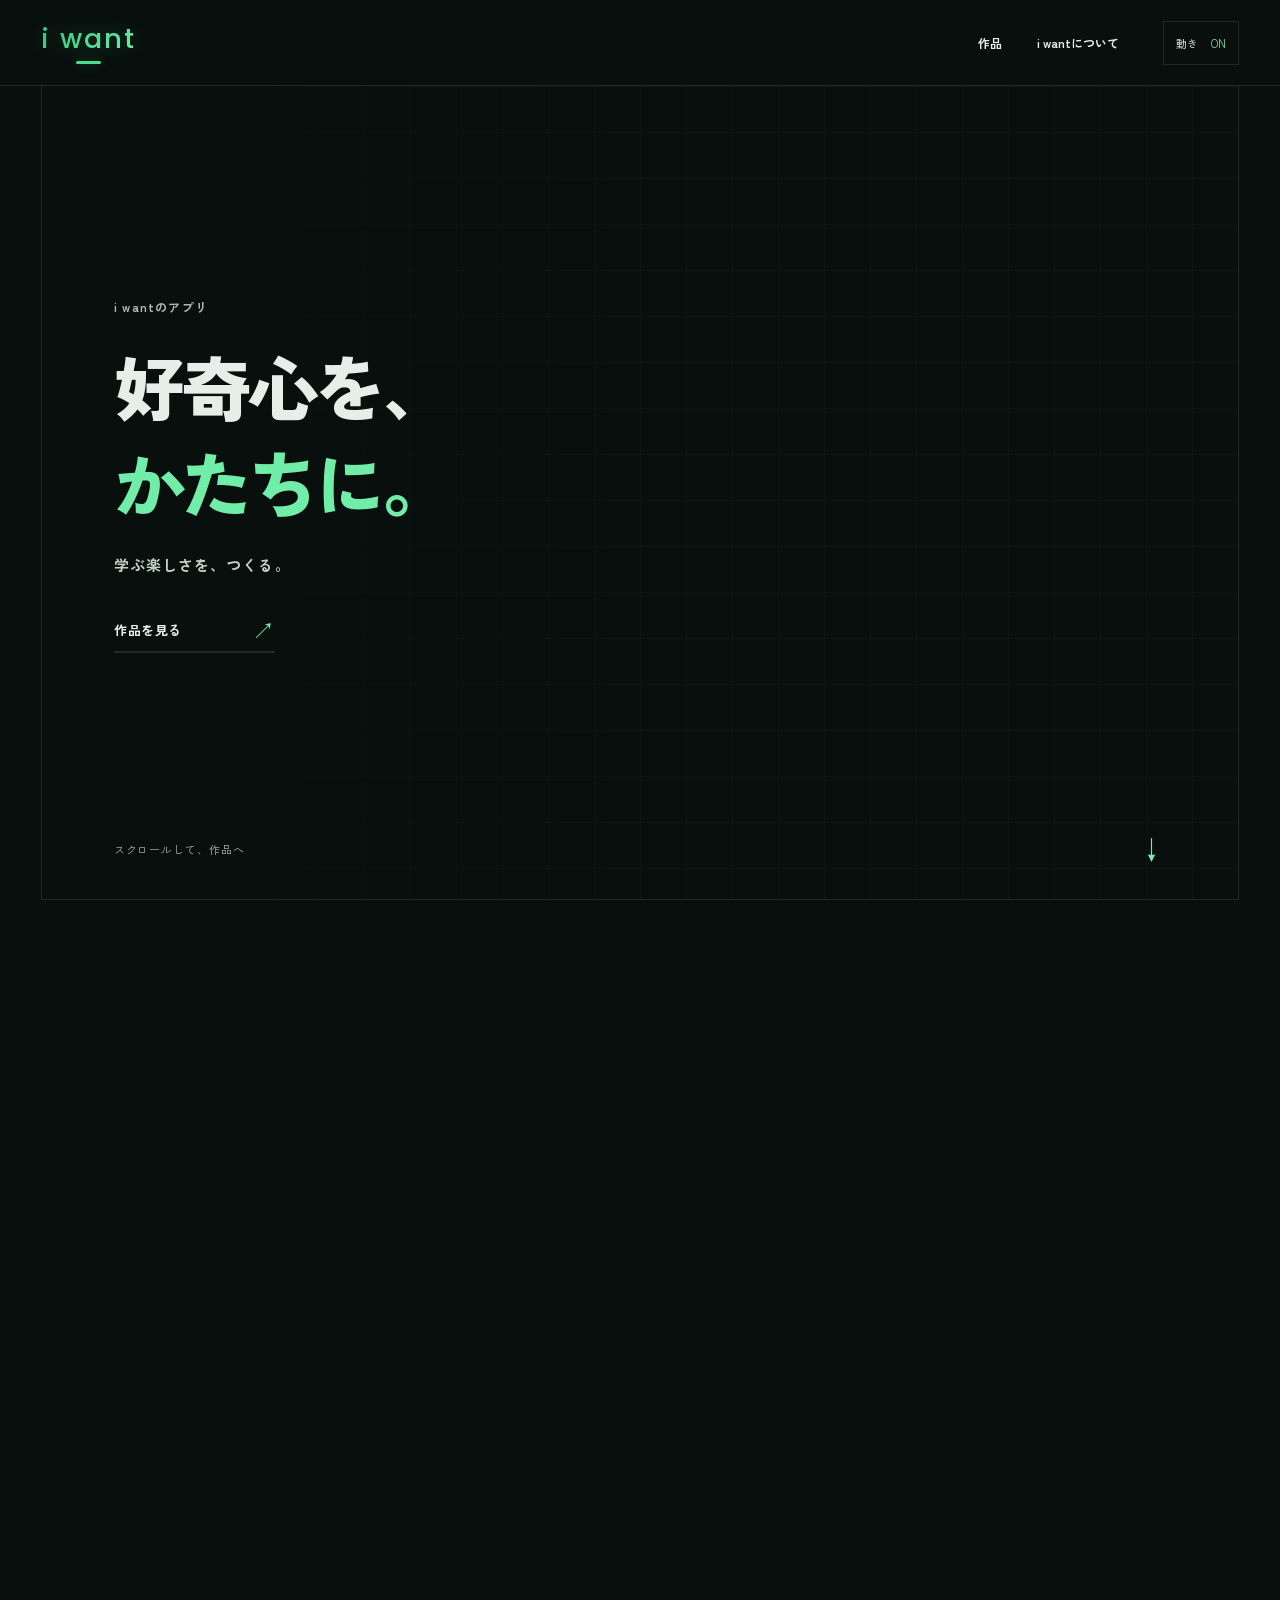
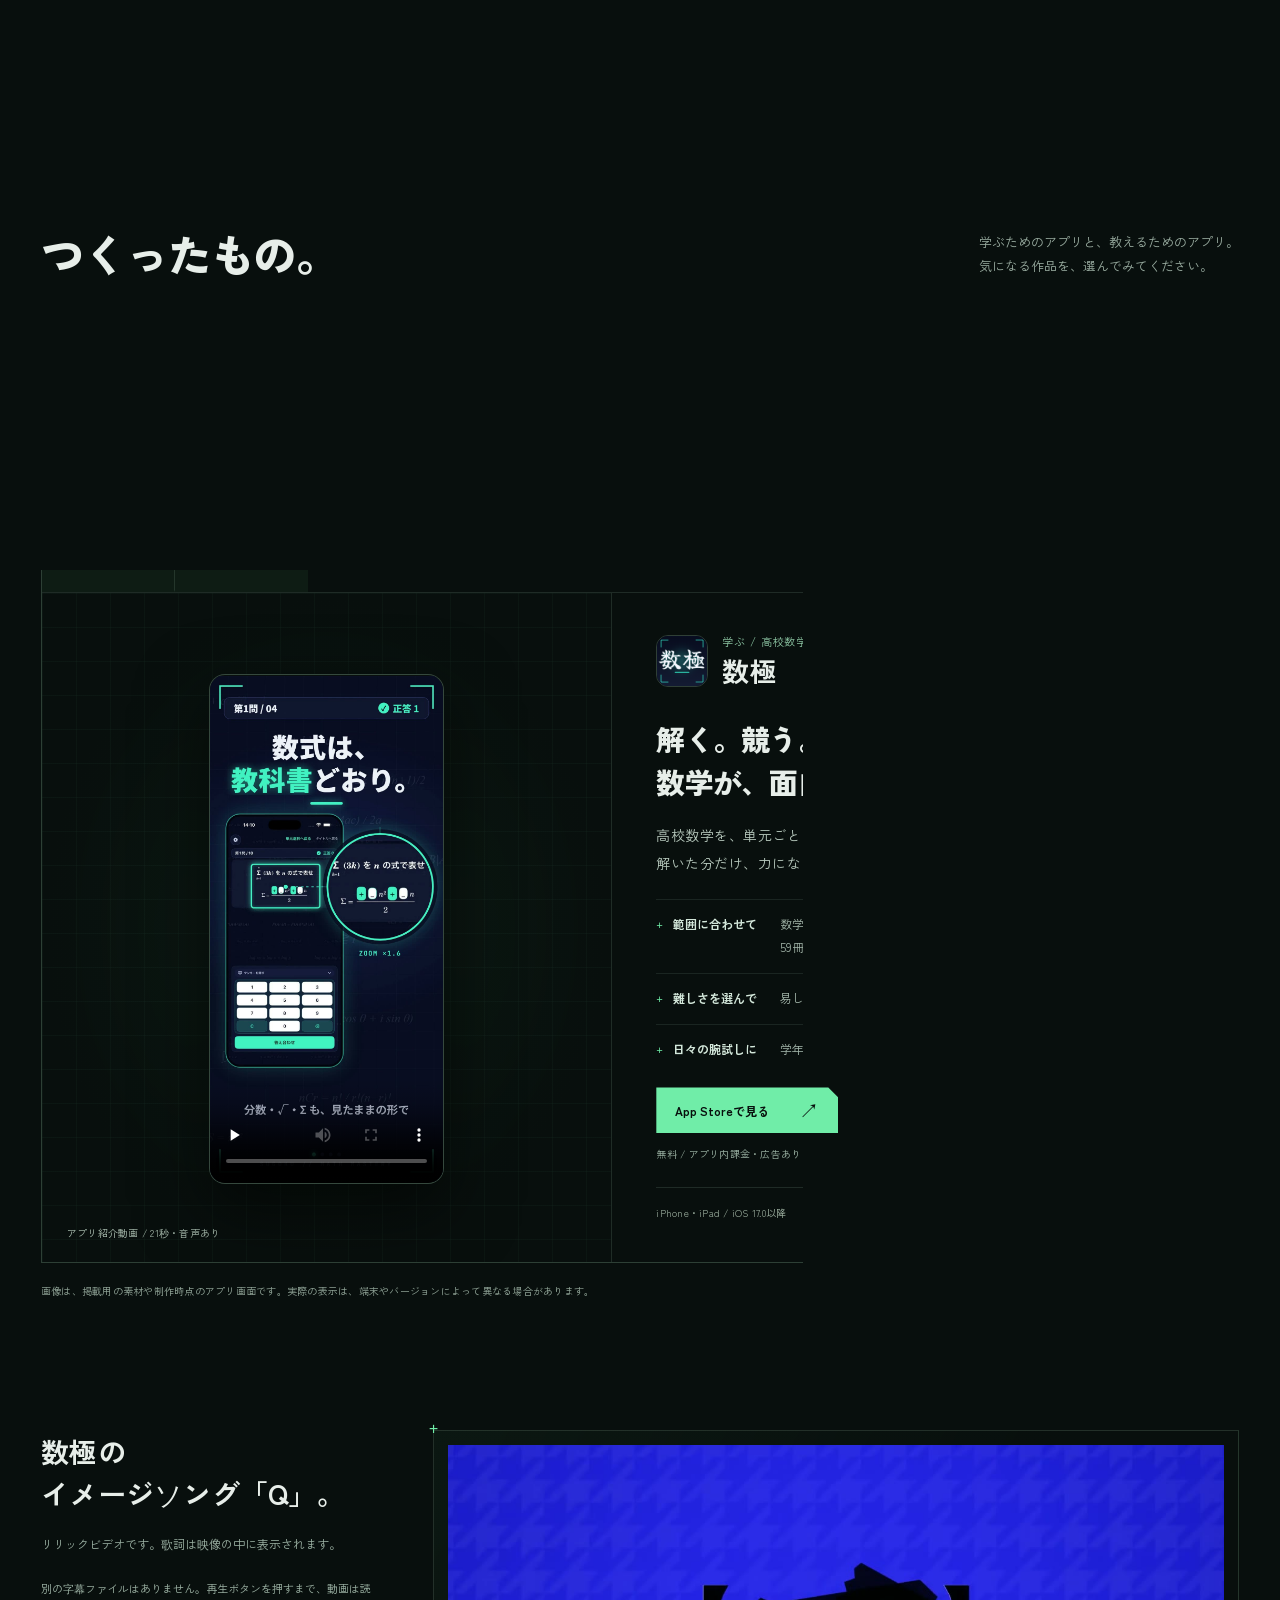
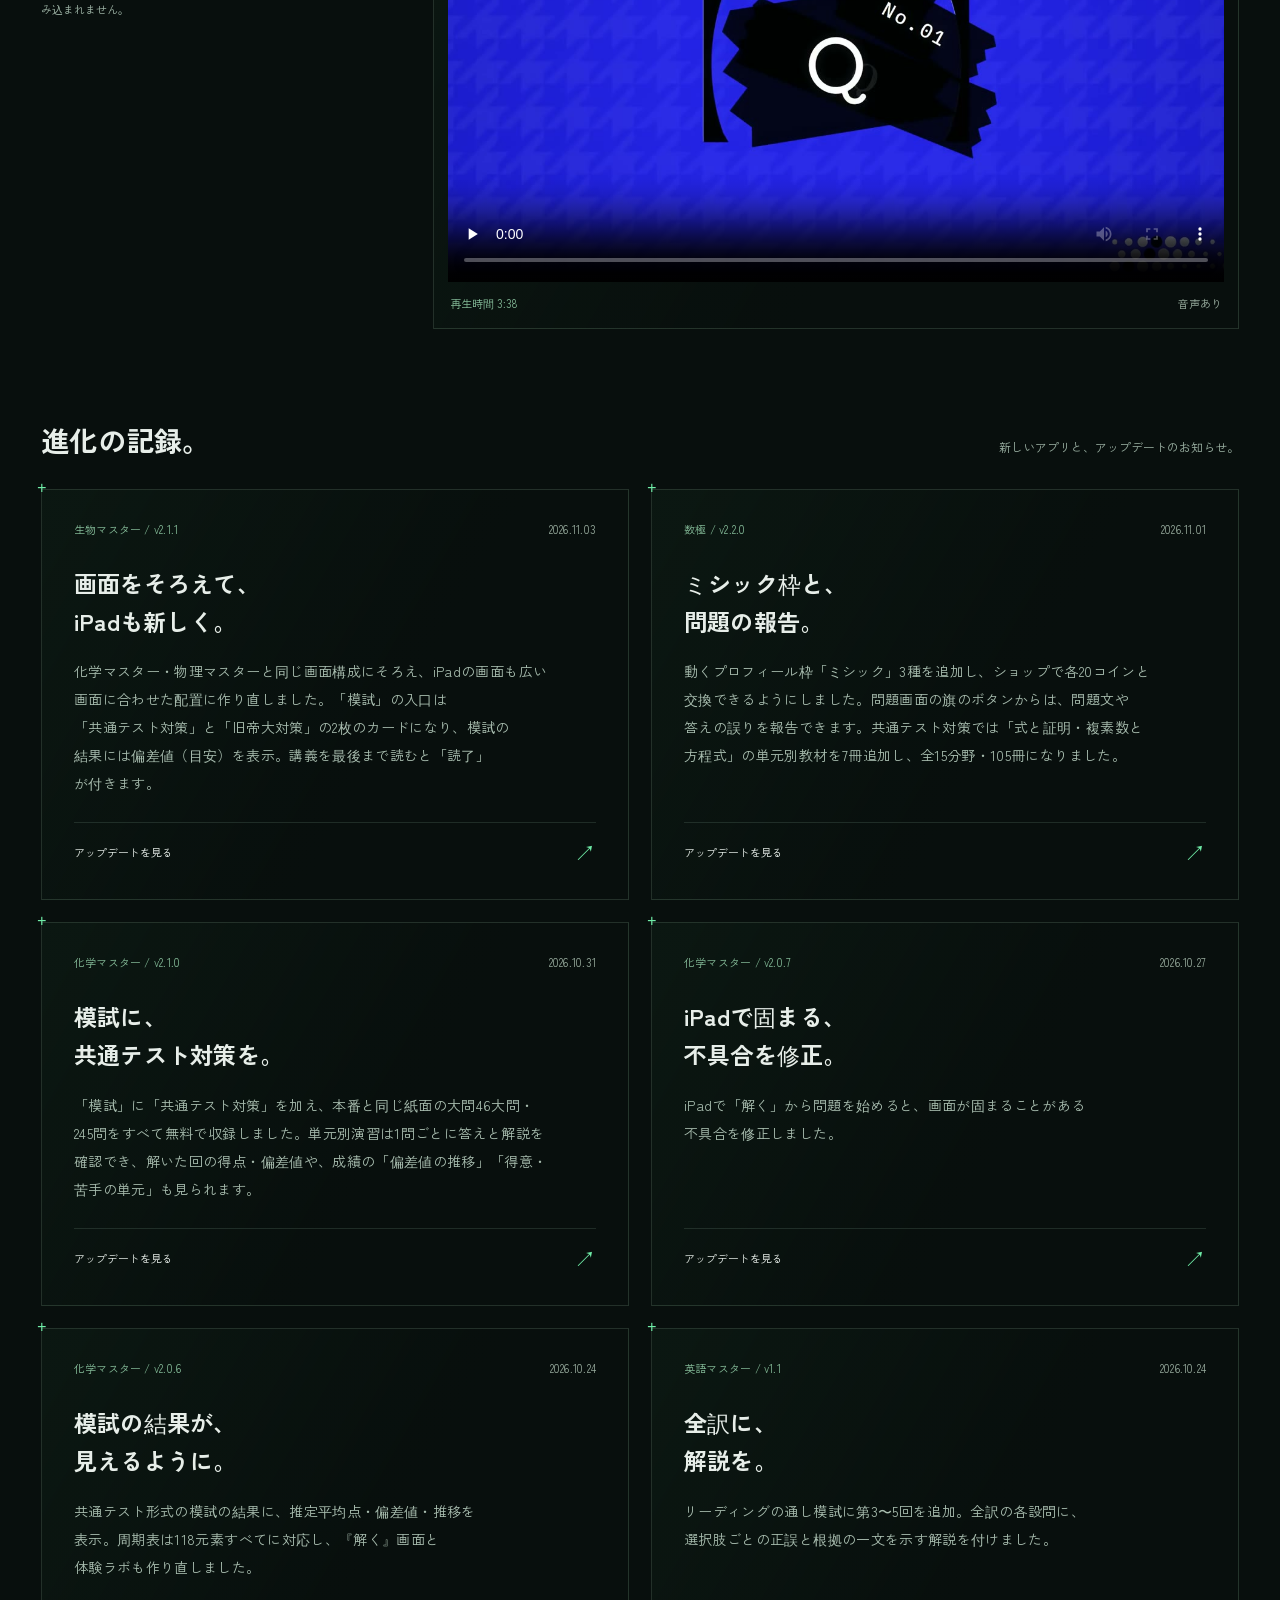
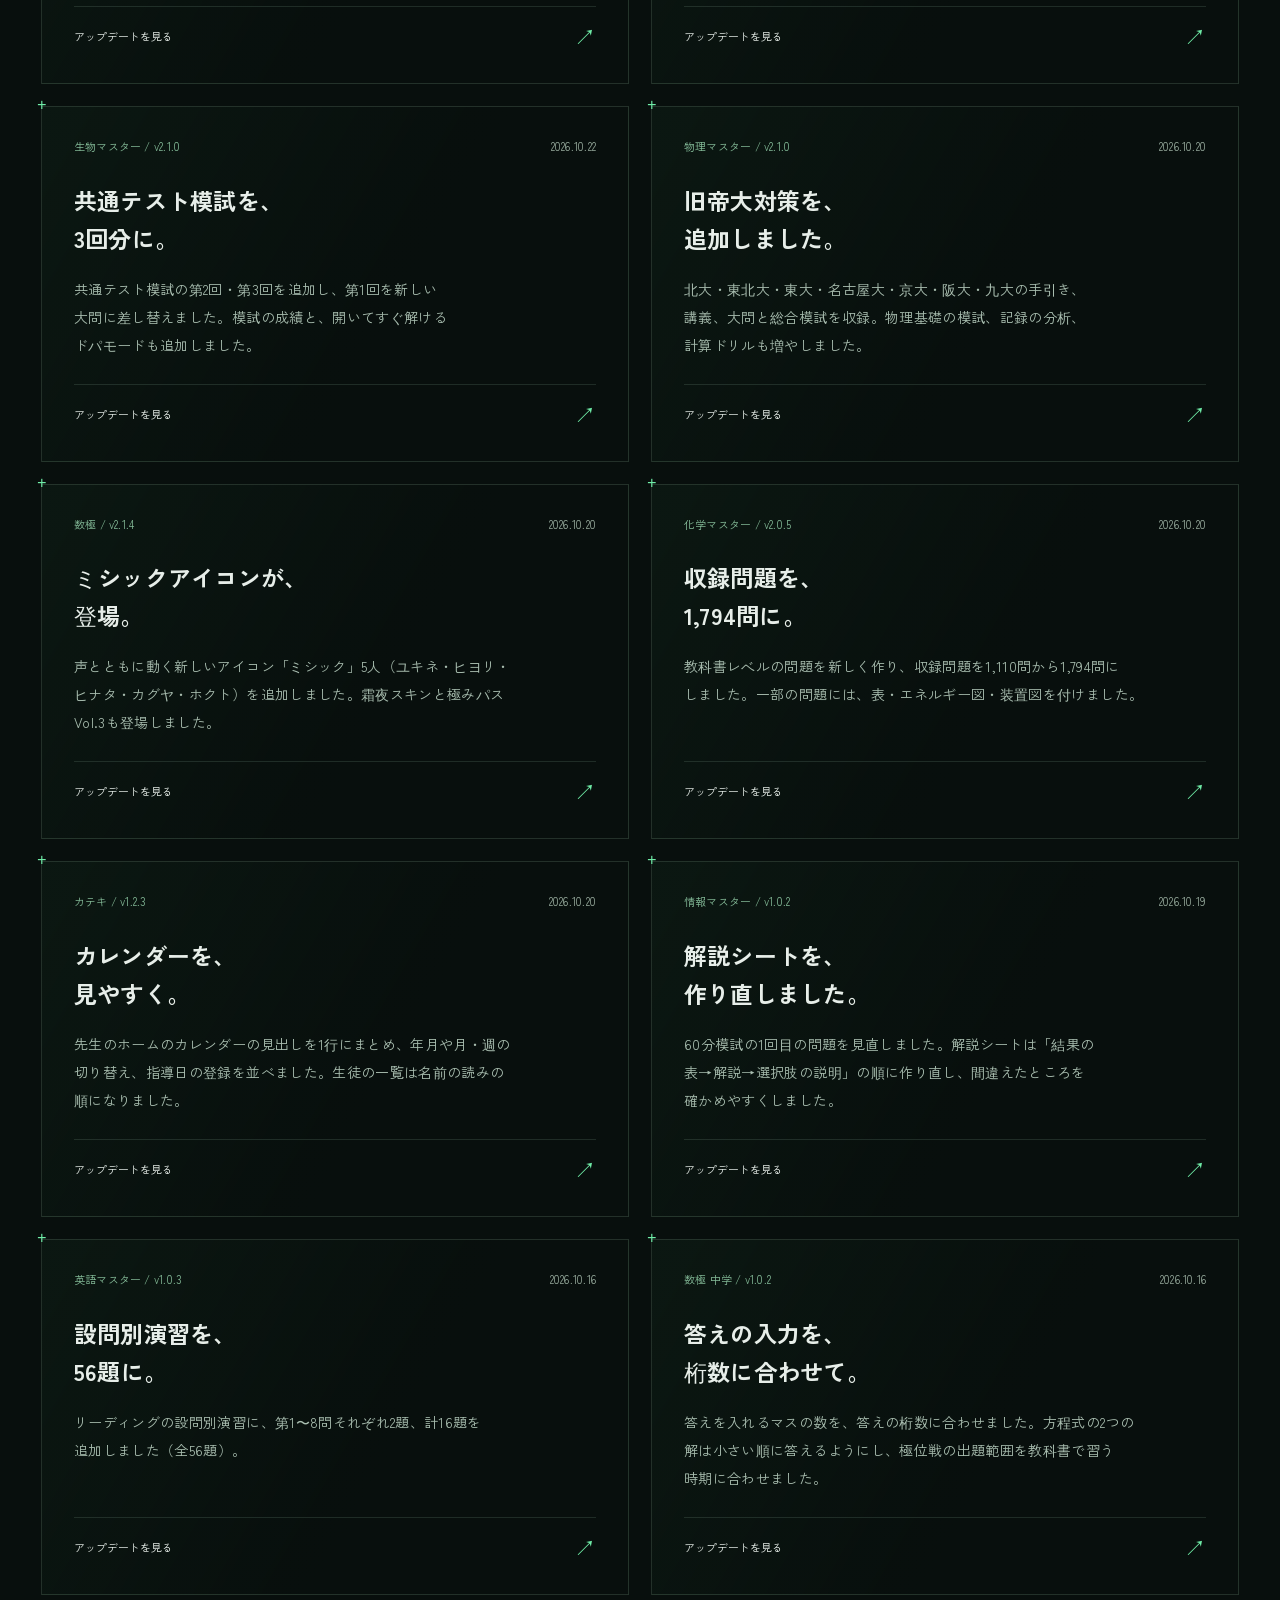
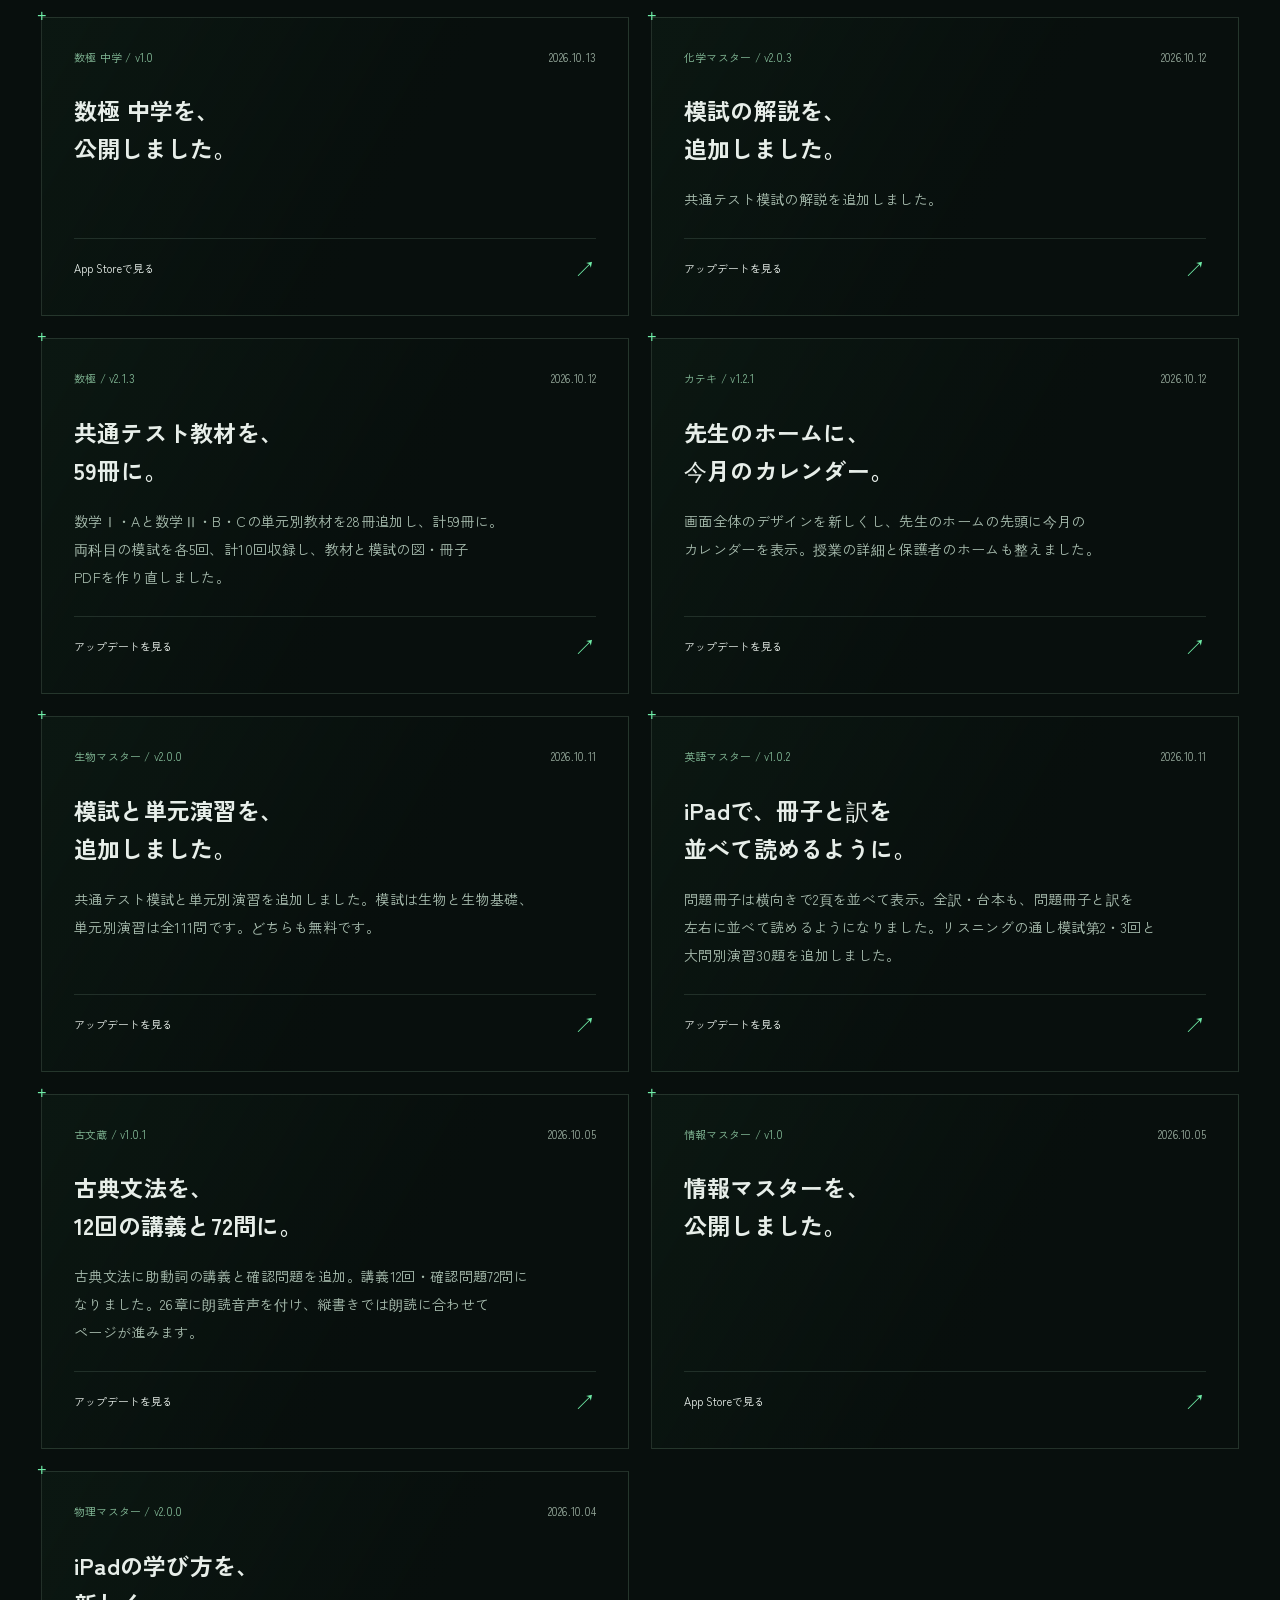
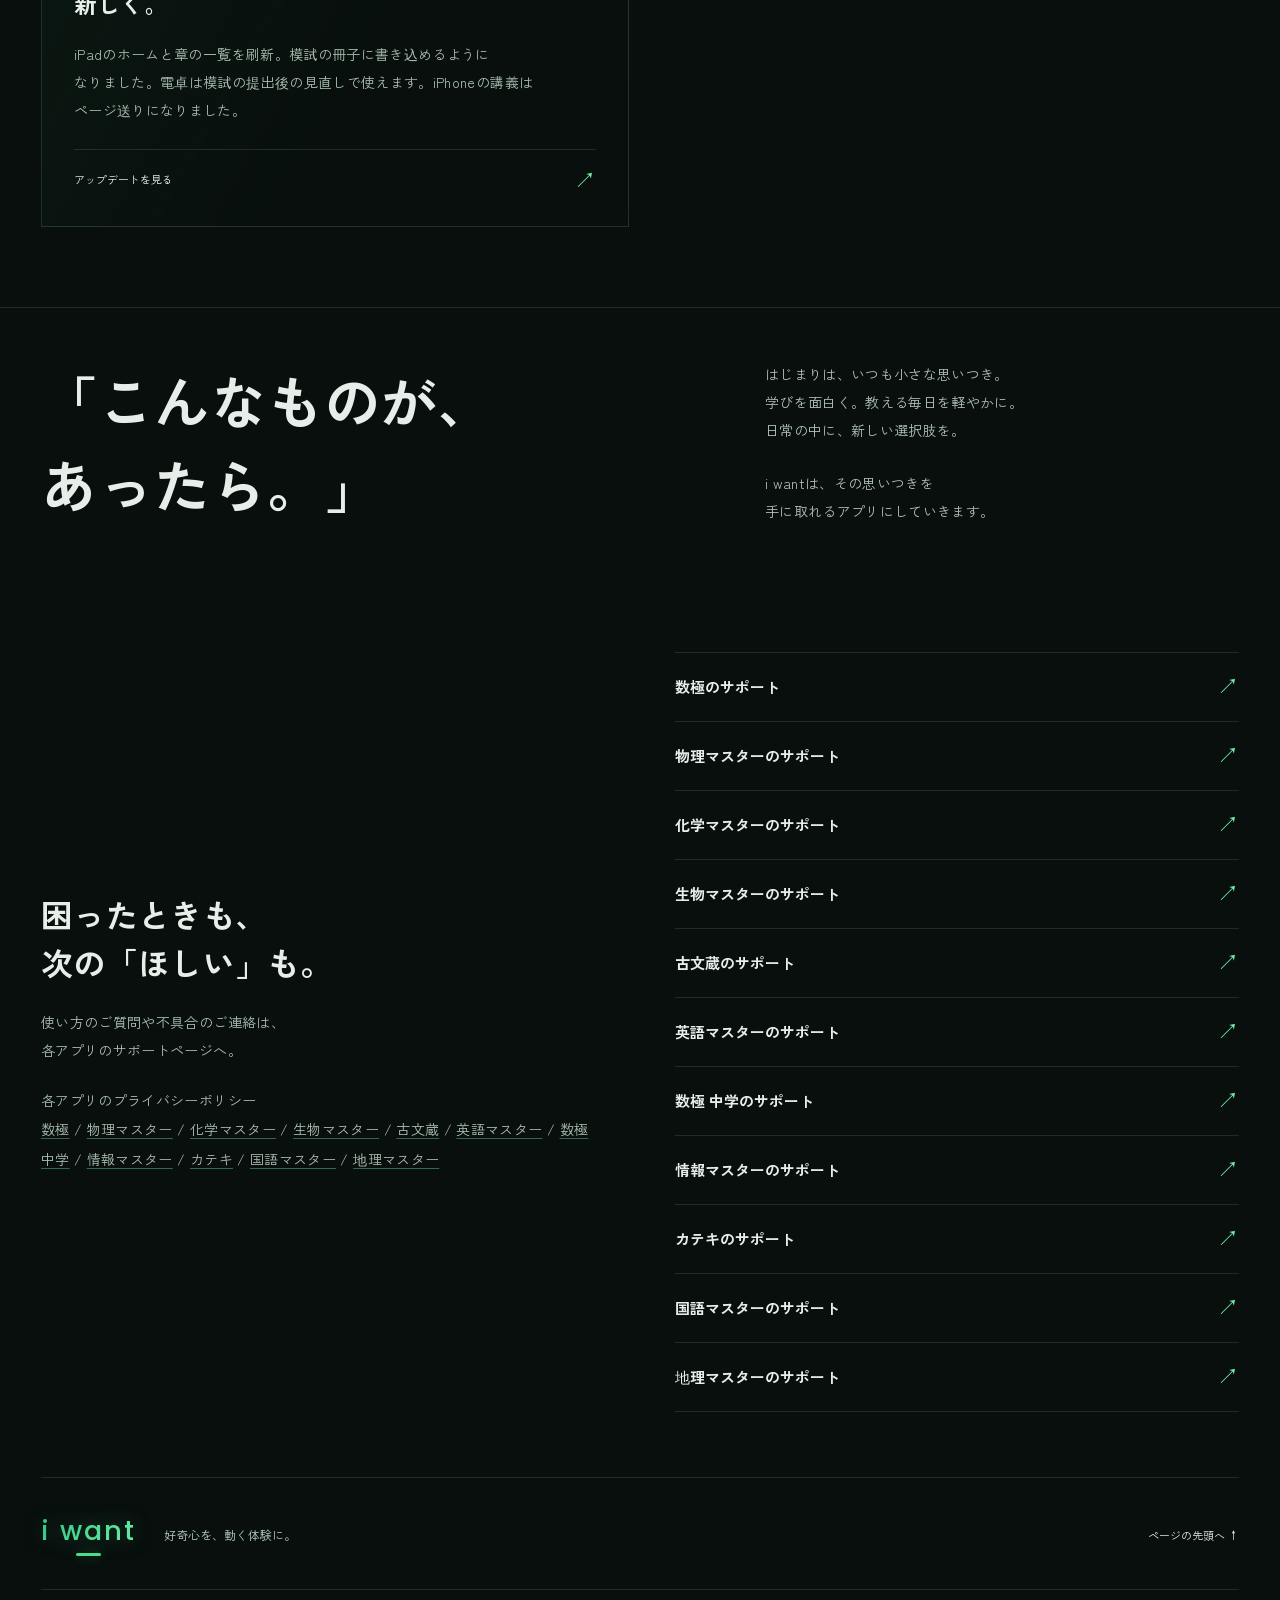
==== commit 96eff678: "地理マスターを開発中として掲載し、お知らせ・プライバシーポリシー・サポート・紹介のページを geography/ に置く Co-Authored-By: Claude Opus 5.5 <norepl" ====
--- a/index.html
+++ b/index.html
@@ -13,7 +13,7 @@
 <a href="#works" data-project="0" class="collection-card"><div class="card-preview"><img src="assets/sugoku-screen.png" alt="" width="1284" height="2778"></div><div class="card-title"><img src="assets/sugoku-icon.png" alt="" width="38" height="38"><span>数極<small>高校数学</small></span><b>↗</b></div></a>
 <a href="#works" data-project="1" class="collection-card"><div class="card-preview"><img src="assets/physics-screen.png" alt="" width="1206" height="2622"></div><div class="card-title"><img src="assets/physics-icon.png" alt="" width="38" height="38"><span>物理マスター<small>高校物理</small></span><b>↗</b></div></a>
 <a href="#works" data-project="4" class="collection-card"><div class="card-preview"><img src="assets/kobunzo-screen.jpg" alt="" width="600" height="1298"></div><div class="card-title"><img src="assets/kobunzo-icon.png" alt="" width="38" height="38"><span>古文蔵<small>高校国語</small></span><b>↗</b></div></a>
-<a href="#works" class="collection-card more"><div class="card-preview"><div class="more-icons"><img src="assets/chemistry-icon.png" alt="" width="40" height="40"><img src="assets/biology-icon.png" alt="" width="40" height="40"><img src="assets/english-icon.png" alt="" width="40" height="40"></div><ul><li>化学マスター</li><li>生物マスター</li><li>英語マスター</li><li>数極 中学</li><li>情報マスター</li><li>カテキ</li><li>国語マスター<small>開発中</small></li></ul></div><div class="card-title"><span>ほか7本<small>全10本を見る</small></span><b>↗</b></div></a>
+<a href="#works" class="collection-card more"><div class="card-preview"><div class="more-icons"><img src="assets/chemistry-icon.png" alt="" width="40" height="40"><img src="assets/biology-icon.png" alt="" width="40" height="40"><img src="assets/english-icon.png" alt="" width="40" height="40"></div><ul><li>化学マスター</li><li>生物マスター</li><li>英語マスター</li><li>数極 中学</li><li>情報マスター</li><li>カテキ</li><li>国語マスター<small>開発中</small></li><li>地理マスター<small>開発中</small></li></ul></div><div class="card-title"><span>ほか8本<small>全11本を見る</small></span><b>↗</b></div></a>
 </div><p>カードを選ぶと、その作品の紹介へ。</p></div>
 </div></section>
 <section class="works" id="works" aria-labelledby="works-title">
@@ -22,7 +22,7 @@
 <div class="project-console">
 <div class="project-nav" id="project-nav">
 <div class="project-groups" aria-hidden="true"><span class="group-learn"><i>学ぶ <b>08</b></i></span><span class="group-teach"><i>教える <b>01</b></i></span></div>
-<div class="project-tabs" role="tablist" aria-label="作品一覧"><button type="button" role="tab" id="tab-0" aria-selected="true" aria-controls="project-panel" data-select="0"><span class="tab-top"><img src="assets/sugoku-icon.png" alt="" width="28" height="28" loading="lazy"></span><strong>数極</strong><small>高校数学</small></button> <button type="button" role="tab" id="tab-1" aria-selected="false" aria-controls="project-panel" tabindex="-1" data-select="1"><span class="tab-top"><img src="assets/physics-icon.png" alt="" width="28" height="28" loading="lazy"></span><strong>物理マスター</strong><small>高校物理</small></button> <button type="button" role="tab" id="tab-2" aria-selected="false" aria-controls="project-panel" tabindex="-1" data-select="2"><span class="tab-top"><img src="assets/chemistry-icon.png" alt="" width="28" height="28" loading="lazy"></span><strong>化学マスター</strong><small>高校化学</small></button> <button type="button" role="tab" id="tab-3" aria-selected="false" aria-controls="project-panel" tabindex="-1" data-select="3"><span class="tab-top"><img src="assets/biology-icon.png" alt="" width="28" height="28" loading="lazy"></span><strong>生物マスター</strong><small>高校生物</small></button> <button type="button" role="tab" id="tab-4" aria-selected="false" aria-controls="project-panel" tabindex="-1" data-select="4"><span class="tab-top"><img src="assets/kobunzo-icon.png" alt="" width="28" height="28" loading="lazy"></span><strong>古文蔵</strong><small>高校国語</small></button> <button type="button" role="tab" id="tab-5" aria-selected="false" aria-controls="project-panel" tabindex="-1" data-select="5"><span class="tab-top"><img src="assets/english-icon.png" alt="" width="28" height="28" loading="lazy"></span><strong>英語マスター</strong><small>英語学習</small></button> <button type="button" role="tab" id="tab-6" aria-selected="false" aria-controls="project-panel" tabindex="-1" data-select="6"><span class="tab-top"><img src="assets/junior-icon.png" alt="" width="28" height="28" loading="lazy"></span><strong>数極 中学</strong><small>中学数学</small></button> <button type="button" role="tab" id="tab-7" aria-selected="false" aria-controls="project-panel" tabindex="-1" data-select="7"><span class="tab-top"><img src="assets/informatics-icon.png" alt="" width="28" height="28" loading="lazy"></span><strong>情報マスター</strong><small>情報Ⅰ</small></button> <button type="button" role="tab" id="tab-8" aria-selected="false" aria-controls="project-panel" tabindex="-1" data-select="8"><span class="tab-top"><img src="assets/kateki-icon.png" alt="" width="28" height="28" loading="lazy"></span><strong>カテキ</strong><small>指導管理</small></button> <button type="button" role="tab" id="tab-9" aria-selected="false" aria-controls="project-panel" tabindex="-1" data-select="9"><span class="tab-top"><i class="tab-ph" aria-hidden="true"></i></span><strong>国語マスター</strong><small>高校国語</small></button></div>
+<div class="project-tabs" role="tablist" aria-label="作品一覧"><button type="button" role="tab" id="tab-0" aria-selected="true" aria-controls="project-panel" data-select="0"><span class="tab-top"><img src="assets/sugoku-icon.png" alt="" width="28" height="28" loading="lazy"></span><strong>数極</strong><small>高校数学</small></button> <button type="button" role="tab" id="tab-1" aria-selected="false" aria-controls="project-panel" tabindex="-1" data-select="1"><span class="tab-top"><img src="assets/physics-icon.png" alt="" width="28" height="28" loading="lazy"></span><strong>物理マスター</strong><small>高校物理</small></button> <button type="button" role="tab" id="tab-2" aria-selected="false" aria-controls="project-panel" tabindex="-1" data-select="2"><span class="tab-top"><img src="assets/chemistry-icon.png" alt="" width="28" height="28" loading="lazy"></span><strong>化学マスター</strong><small>高校化学</small></button> <button type="button" role="tab" id="tab-3" aria-selected="false" aria-controls="project-panel" tabindex="-1" data-select="3"><span class="tab-top"><img src="assets/biology-icon.png" alt="" width="28" height="28" loading="lazy"></span><strong>生物マスター</strong><small>高校生物</small></button> <button type="button" role="tab" id="tab-4" aria-selected="false" aria-controls="project-panel" tabindex="-1" data-select="4"><span class="tab-top"><img src="assets/kobunzo-icon.png" alt="" width="28" height="28" loading="lazy"></span><strong>古文蔵</strong><small>高校国語</small></button> <button type="button" role="tab" id="tab-5" aria-selected="false" aria-controls="project-panel" tabindex="-1" data-select="5"><span class="tab-top"><img src="assets/english-icon.png" alt="" width="28" height="28" loading="lazy"></span><strong>英語マスター</strong><small>英語学習</small></button> <button type="button" role="tab" id="tab-6" aria-selected="false" aria-controls="project-panel" tabindex="-1" data-select="6"><span class="tab-top"><img src="assets/junior-icon.png" alt="" width="28" height="28" loading="lazy"></span><strong>数極 中学</strong><small>中学数学</small></button> <button type="button" role="tab" id="tab-7" aria-selected="false" aria-controls="project-panel" tabindex="-1" data-select="7"><span class="tab-top"><img src="assets/informatics-icon.png" alt="" width="28" height="28" loading="lazy"></span><strong>情報マスター</strong><small>情報Ⅰ</small></button> <button type="button" role="tab" id="tab-8" aria-selected="false" aria-controls="project-panel" tabindex="-1" data-select="8"><span class="tab-top"><img src="assets/kateki-icon.png" alt="" width="28" height="28" loading="lazy"></span><strong>カテキ</strong><small>指導管理</small></button> <button type="button" role="tab" id="tab-9" aria-selected="false" aria-controls="project-panel" tabindex="-1" data-select="9"><span class="tab-top"><i class="tab-ph" aria-hidden="true"></i></span><strong>国語マスター</strong><small>高校国語</small></button> <button type="button" role="tab" id="tab-10" aria-selected="false" aria-controls="project-panel" tabindex="-1" data-select="10"><span class="tab-top"><i class="tab-ph" aria-hidden="true"></i></span><strong>地理マスター</strong><small>高校地理</small></button></div>
 </div>
 <p class="project-swipe" aria-hidden="true">左右にスクロールして、ほかの作品へ <span>→</span></p>
 <div id="project-panel" role="tabpanel" aria-labelledby="tab-0" tabindex="0">
@@ -36,6 +36,6 @@
 </section>
 <section class="updates" id="updates" aria-labelledby="updates-title"><div class="subsection-heading"><h2 id="updates-title">進化の記録。</h2><p>新しいアプリと、アップデートのお知らせ。</p></div><div class="update-grid"><article class="update-card"><div class="update-meta mono"><span>生物マスター / v2.1.1</span><time datetime="2026-11-03">2026.11.03</time></div><h3>画面をそろえて、<br>iPadも新しく。</h3><p>化学マスター・物理マスターと同じ画面構成にそろえ、iPadの画面も広い画面に合わせた配置に作り直しました。「模試」の入口は「共通テスト対策」と「旧帝大対策」の2枚のカードになり、模試の結果には偏差値（目安）を表示。講義を最後まで読むと「読了」が付きます。</p><a href="https://apps.apple.com/jp/app/%E7%94%9F%E7%89%A9%E3%83%9E%E3%82%B9%E3%82%BF%E3%83%BC/id6796595184" target="_blank" rel="noopener noreferrer">アップデートを見る <span>↗</span></a></article><article class="update-card"><div class="update-meta mono"><span>数極 / v2.2.0</span><time datetime="2026-11-01">2026.11.01</time></div><h3>ミシック枠と、<br>問題の報告。</h3><p>動くプロフィール枠「ミシック」3種を追加し、ショップで各20コインと交換できるようにしました。問題画面の旗のボタンからは、問題文や答えの誤りを報告できます。共通テスト対策では「式と証明・複素数と方程式」の単元別教材を7冊追加し、全15分野・105冊になりました。</p><a href="https://apps.apple.com/jp/app/%E6%95%B0%E6%A5%B5/id6788627418" target="_blank" rel="noopener noreferrer">アップデートを見る <span>↗</span></a></article><article class="update-card"><div class="update-meta mono"><span>化学マスター / v2.1.0</span><time datetime="2026-10-31">2026.10.31</time></div><h3>模試に、<br>共通テスト対策を。</h3><p>「模試」に「共通テスト対策」を加え、本番と同じ紙面の大問46大問・245問をすべて無料で収録しました。単元別演習は1問ごとに答えと解説を確認でき、解いた回の得点・偏差値や、成績の「偏差値の推移」「得意・苦手の単元」も見られます。</p><a href="https://apps.apple.com/jp/app/%E5%8C%96%E5%AD%A6%E3%83%9E%E3%82%B9%E3%82%BF%E3%83%BC/id6788745347" target="_blank" rel="noopener noreferrer">アップデートを見る <span>↗</span></a></article><article class="update-card"><div class="update-meta mono"><span>化学マスター / v2.0.7</span><time datetime="2026-10-27">2026.10.27</time></div><h3>iPadで固まる、<br>不具合を修正。</h3><p>iPadで「解く」から問題を始めると、画面が固まることがある不具合を修正しました。</p><a href="https://apps.apple.com/jp/app/%E5%8C%96%E5%AD%A6%E3%83%9E%E3%82%B9%E3%82%BF%E3%83%BC/id6788745347" target="_blank" rel="noopener noreferrer">アップデートを見る <span>↗</span></a></article><article class="update-card"><div class="update-meta mono"><span>化学マスター / v2.0.6</span><time datetime="2026-10-24">2026.10.24</time></div><h3>模試の結果が、<br>見えるように。</h3><p>共通テスト形式の模試の結果に、推定平均点・偏差値・推移を表示。周期表は118元素すべてに対応し、『解く』画面と体験ラボも作り直しました。</p><a href="https://apps.apple.com/jp/app/%E5%8C%96%E5%AD%A6%E3%83%9E%E3%82%B9%E3%82%BF%E3%83%BC/id6788745347" target="_blank" rel="noopener noreferrer">アップデートを見る <span>↗</span></a></article><article class="update-card"><div class="update-meta mono"><span>英語マスター / v1.1</span><time datetime="2026-10-24">2026.10.24</time></div><h3>全訳に、<br>解説を。</h3><p>リーディングの通し模試に第3〜5回を追加。全訳の各設問に、選択肢ごとの正誤と根拠の一文を示す解説を付けました。</p><a href="https://apps.apple.com/jp/app/%E8%8B%B1%E8%AA%9E%E3%83%9E%E3%82%B9%E3%82%BF%E3%83%BC/id6816360716" target="_blank" rel="noopener noreferrer">アップデートを見る <span>↗</span></a></article><article class="update-card"><div class="update-meta mono"><span>生物マスター / v2.1.0</span><time datetime="2026-10-22">2026.10.22</time></div><h3>共通テスト模試を、<br>3回分に。</h3><p>共通テスト模試の第2回・第3回を追加し、第1回を新しい大問に差し替えました。模試の成績と、開いてすぐ解けるドパモードも追加しました。</p><a href="https://apps.apple.com/jp/app/%E7%94%9F%E7%89%A9%E3%83%9E%E3%82%B9%E3%82%BF%E3%83%BC/id6796595184" target="_blank" rel="noopener noreferrer">アップデートを見る <span>↗</span></a></article><article class="update-card"><div class="update-meta mono"><span>物理マスター / v2.1.0</span><time datetime="2026-10-20">2026.10.20</time></div><h3>旧帝大対策を、<br>追加しました。</h3><p>北大・東北大・東大・名古屋大・京大・阪大・九大の手引き、講義、大問と総合模試を収録。物理基礎の模試、記録の分析、計算ドリルも増やしました。</p><a href="https://apps.apple.com/jp/app/%E7%89%A9%E7%90%86%E3%83%9E%E3%82%B9%E3%82%BF%E3%83%BC/id6796362607" target="_blank" rel="noopener noreferrer">アップデートを見る <span>↗</span></a></article><article class="update-card"><div class="update-meta mono"><span>数極 / v2.1.4</span><time datetime="2026-10-20">2026.10.20</time></div><h3>ミシックアイコンが、<br>登場。</h3><p>声とともに動く新しいアイコン「ミシック」5人（ユキネ・ヒヨリ・ヒナタ・カグヤ・ホクト）を追加しました。霜夜スキンと極みパス Vol.3も登場しました。</p><a href="https://apps.apple.com/jp/app/%E6%95%B0%E6%A5%B5/id6788627418" target="_blank" rel="noopener noreferrer">アップデートを見る <span>↗</span></a></article><article class="update-card"><div class="update-meta mono"><span>化学マスター / v2.0.5</span><time datetime="2026-10-20">2026.10.20</time></div><h3>収録問題を、<br>1,794問に。</h3><p>教科書レベルの問題を新しく作り、収録問題を1,110問から1,794問にしました。一部の問題には、表・エネルギー図・装置図を付けました。</p><a href="https://apps.apple.com/jp/app/%E5%8C%96%E5%AD%A6%E3%83%9E%E3%82%B9%E3%82%BF%E3%83%BC/id6788745347" target="_blank" rel="noopener noreferrer">アップデートを見る <span>↗</span></a></article><article class="update-card"><div class="update-meta mono"><span>カテキ / v1.2.3</span><time datetime="2026-10-20">2026.10.20</time></div><h3>カレンダーを、<br>見やすく。</h3><p>先生のホームのカレンダーの見出しを1行にまとめ、年月や月・週の切り替え、指導日の登録を並べました。生徒の一覧は名前の読みの順になりました。</p><a href="https://apps.apple.com/jp/app/%E3%82%AB%E3%83%86%E3%82%AD/id6789912177" target="_blank" rel="noopener noreferrer">アップデートを見る <span>↗</span></a></article><article class="update-card"><div class="update-meta mono"><span>情報マスター / v1.0.2</span><time datetime="2026-10-19">2026.10.19</time></div><h3>解説シートを、<br>作り直しました。</h3><p>60分模試の1回目の問題を見直しました。解説シートは「結果の表→解説→選択肢の説明」の順に作り直し、間違えたところを確かめやすくしました。</p><a href="https://apps.apple.com/jp/app/%E6%83%85%E5%A0%B1%E3%83%9E%E3%82%B9%E3%82%BF%E3%83%BC/id6818530141" target="_blank" rel="noopener noreferrer">アップデートを見る <span>↗</span></a></article><article class="update-card"><div class="update-meta mono"><span>英語マスター / v1.0.3</span><time datetime="2026-10-16">2026.10.16</time></div><h3>設問別演習を、<br>56題に。</h3><p>リーディングの設問別演習に、第1〜8問それぞれ2題、計16題を追加しました（全56題）。</p><a href="https://apps.apple.com/jp/app/%E8%8B%B1%E8%AA%9E%E3%83%9E%E3%82%B9%E3%82%BF%E3%83%BC/id6816360716" target="_blank" rel="noopener noreferrer">アップデートを見る <span>↗</span></a></article><article class="update-card"><div class="update-meta mono"><span>数極 中学 / v1.0.2</span><time datetime="2026-10-16">2026.10.16</time></div><h3>答えの入力を、<br>桁数に合わせて。</h3><p>答えを入れるマスの数を、答えの桁数に合わせました。方程式の2つの解は小さい順に答えるようにし、極位戦の出題範囲を教科書で習う時期に合わせました。</p><a href="https://apps.apple.com/jp/app/%E6%95%B0%E6%A5%B5-%E4%B8%AD%E5%AD%A6/id6821298365" target="_blank" rel="noopener noreferrer">アップデートを見る <span>↗</span></a></article><article class="update-card"><div class="update-meta mono"><span>数極 中学 / v1.0</span><time datetime="2026-10-13">2026.10.13</time></div><h3>数極 中学を、<br>公開しました。</h3><a href="https://apps.apple.com/jp/app/%E6%95%B0%E6%A5%B5-%E4%B8%AD%E5%AD%A6/id6821298365" target="_blank" rel="noopener noreferrer">App Storeで見る <span>↗</span></a></article><article class="update-card"><div class="update-meta mono"><span>化学マスター / v2.0.3</span><time datetime="2026-10-12">2026.10.12</time></div><h3>模試の解説を、<br>追加しました。</h3><p>共通テスト模試の解説を追加しました。</p><a href="https://apps.apple.com/jp/app/%E5%8C%96%E5%AD%A6%E3%83%9E%E3%82%B9%E3%82%BF%E3%83%BC/id6788745347" target="_blank" rel="noopener noreferrer">アップデートを見る <span>↗</span></a></article><article class="update-card"><div class="update-meta mono"><span>数極 / v2.1.3</span><time datetime="2026-10-12">2026.10.12</time></div><h3>共通テスト教材を、<br>59冊に。</h3><p>数学Ⅰ・Aと数学Ⅱ・B・Cの単元別教材を28冊追加し、計59冊に。両科目の模試を各5回、計10回収録し、教材と模試の図・冊子PDFを作り直しました。</p><a href="https://apps.apple.com/jp/app/%E6%95%B0%E6%A5%B5/id6788627418" target="_blank" rel="noopener noreferrer">アップデートを見る <span>↗</span></a></article><article class="update-card"><div class="update-meta mono"><span>カテキ / v1.2.1</span><time datetime="2026-10-12">2026.10.12</time></div><h3>先生のホームに、<br>今月のカレンダー。</h3><p>画面全体のデザインを新しくし、先生のホームの先頭に今月のカレンダーを表示。授業の詳細と保護者のホームも整えました。</p><a href="https://apps.apple.com/jp/app/%E3%82%AB%E3%83%86%E3%82%AD/id6789912177" target="_blank" rel="noopener noreferrer">アップデートを見る <span>↗</span></a></article><article class="update-card"><div class="update-meta mono"><span>生物マスター / v2.0.0</span><time datetime="2026-10-11">2026.10.11</time></div><h3>模試と単元演習を、<br>追加しました。</h3><p>共通テスト模試と単元別演習を追加しました。模試は生物と生物基礎、単元別演習は全111問です。どちらも無料です。</p><a href="https://apps.apple.com/jp/app/%E7%94%9F%E7%89%A9%E3%83%9E%E3%82%B9%E3%82%BF%E3%83%BC/id6796595184" target="_blank" rel="noopener noreferrer">アップデートを見る <span>↗</span></a></article><article class="update-card"><div class="update-meta mono"><span>英語マスター / v1.0.2</span><time datetime="2026-10-11">2026.10.11</time></div><h3>iPadで、冊子と訳を<br>並べて読めるように。</h3><p>問題冊子は横向きで2頁を並べて表示。全訳・台本も、問題冊子と訳を左右に並べて読めるようになりました。リスニングの通し模試第2・3回と大問別演習30題を追加しました。</p><a href="https://apps.apple.com/jp/app/%E8%8B%B1%E8%AA%9E%E3%83%9E%E3%82%B9%E3%82%BF%E3%83%BC/id6816360716" target="_blank" rel="noopener noreferrer">アップデートを見る <span>↗</span></a></article><article class="update-card"><div class="update-meta mono"><span>古文蔵 / v1.0.1</span><time datetime="2026-10-05">2026.10.05</time></div><h3>古典文法を、<br>12回の講義と72問に。</h3><p>古典文法に助動詞の講義と確認問題を追加。講義12回・確認問題72問になりました。26章に朗読音声を付け、縦書きでは朗読に合わせてページが進みます。</p><a href="https://apps.apple.com/jp/app/%E5%8F%A4%E6%96%87%E8%94%B5/id6811652501" target="_blank" rel="noopener noreferrer">アップデートを見る <span>↗</span></a></article><article class="update-card"><div class="update-meta mono"><span>情報マスター / v1.0</span><time datetime="2026-10-05">2026.10.05</time></div><h3>情報マスターを、<br>公開しました。</h3><a href="https://apps.apple.com/jp/app/%E6%83%85%E5%A0%B1%E3%83%9E%E3%82%B9%E3%82%BF%E3%83%BC/id6818530141" target="_blank" rel="noopener noreferrer">App Storeで見る <span>↗</span></a></article><article class="update-card"><div class="update-meta mono"><span>物理マスター / v2.0.0</span><time datetime="2026-10-04">2026.10.04</time></div><h3>iPadの学び方を、<br>新しく。</h3><p>iPadのホームと章の一覧を刷新。模試の冊子に書き込めるようになりました。電卓は模試の提出後の見直しで使えます。iPhoneの講義はページ送りになりました。</p><a href="https://apps.apple.com/jp/app/%E7%89%A9%E7%90%86%E3%83%9E%E3%82%B9%E3%82%BF%E3%83%BC/id6796362607" target="_blank" rel="noopener noreferrer">アップデートを見る <span>↗</span></a></article></div></section>
 <section id="about" class="about" aria-labelledby="about-title"><div class="about-main"><div><h2 id="about-title">「こんなものが、<br>あったら。」</h2></div><div class="about-copy"><p>はじまりは、いつも小さな思いつき。<br>学びを面白く。教える毎日を軽やかに。<br>日常の中に、新しい選択肢を。</p><p>i wantは、その思いつきを<br>手に取れるアプリにしていきます。</p></div></div></section>
-<section class="support" id="support" aria-labelledby="support-title"><div class="support-grid"><div><h2 id="support-title">困ったときも、<br>次の「ほしい」も。</h2><p>使い方のご質問や不具合のご連絡は、<br>各アプリのサポートページへ。</p><p class="privacy-links">各アプリのプライバシーポリシー<br><a href="https://ottub.github.io/sugoku/privacy-policy.html" target="_blank" rel="noopener noreferrer">数極</a> / <a href="https://ottub.github.io/physics/privacy.html" target="_blank" rel="noopener noreferrer">物理マスター</a> / <a href="https://ottub.github.io/chemistry/privacy.html" target="_blank" rel="noopener noreferrer">化学マスター</a> / <a href="https://ottub.github.io/biology/privacy.html" target="_blank" rel="noopener noreferrer">生物マスター</a> / <a href="https://ottub.github.io/kobun-zo-site/privacy.html" target="_blank" rel="noopener noreferrer">古文蔵</a> / <a href="https://ottub.github.io/englishmaster/privacy.html" target="_blank" rel="noopener noreferrer">英語マスター</a> / <a href="https://ottub.github.io/sugoku-junior/privacy-policy.html" target="_blank" rel="noopener noreferrer">数極 中学</a> / <a href="https://ottub.github.io/informatics/privacy.html" target="_blank" rel="noopener noreferrer">情報マスター</a> / <a href="https://ottub.github.io/kateki-site/privacy.html" target="_blank" rel="noopener noreferrer">カテキ</a> / <a href="https://ottub.github.io/kokugo/privacy-policy.html" target="_blank" rel="noopener noreferrer">国語マスター</a></p></div><div class="support-list"><a href="https://ottub.github.io/sugoku/support.html" target="_blank" rel="noopener noreferrer"><span>数極のサポート</span><b>↗</b></a><a href="https://ottub.github.io/physics/support.html" target="_blank" rel="noopener noreferrer"><span>物理マスターのサポート</span><b>↗</b></a><a href="https://ottub.github.io/chemistry/support.html" target="_blank" rel="noopener noreferrer"><span>化学マスターのサポート</span><b>↗</b></a><a href="https://ottub.github.io/biology/support.html" target="_blank" rel="noopener noreferrer"><span>生物マスターのサポート</span><b>↗</b></a><a href="https://ottub.github.io/kobun-zo-site/support.html" target="_blank" rel="noopener noreferrer"><span>古文蔵のサポート</span><b>↗</b></a><a href="https://ottub.github.io/englishmaster/support.html" target="_blank" rel="noopener noreferrer"><span>英語マスターのサポート</span><b>↗</b></a><a href="https://ottub.github.io/sugoku-junior/support.html" target="_blank" rel="noopener noreferrer"><span>数極 中学のサポート</span><b>↗</b></a><a href="https://ottub.github.io/informatics/support.html" target="_blank" rel="noopener noreferrer"><span>情報マスターのサポート</span><b>↗</b></a><a href="https://ottub.github.io/kateki-site/support.html" target="_blank" rel="noopener noreferrer"><span>カテキのサポート</span><b>↗</b></a><a href="https://ottub.github.io/kokugo/support.html" target="_blank" rel="noopener noreferrer"><span>国語マスターのサポート</span><b>↗</b></a></div></div></section>
+<section class="support" id="support" aria-labelledby="support-title"><div class="support-grid"><div><h2 id="support-title">困ったときも、<br>次の「ほしい」も。</h2><p>使い方のご質問や不具合のご連絡は、<br>各アプリのサポートページへ。</p><p class="privacy-links">各アプリのプライバシーポリシー<br><a href="https://ottub.github.io/sugoku/privacy-policy.html" target="_blank" rel="noopener noreferrer">数極</a> / <a href="https://ottub.github.io/physics/privacy.html" target="_blank" rel="noopener noreferrer">物理マスター</a> / <a href="https://ottub.github.io/chemistry/privacy.html" target="_blank" rel="noopener noreferrer">化学マスター</a> / <a href="https://ottub.github.io/biology/privacy.html" target="_blank" rel="noopener noreferrer">生物マスター</a> / <a href="https://ottub.github.io/kobun-zo-site/privacy.html" target="_blank" rel="noopener noreferrer">古文蔵</a> / <a href="https://ottub.github.io/englishmaster/privacy.html" target="_blank" rel="noopener noreferrer">英語マスター</a> / <a href="https://ottub.github.io/sugoku-junior/privacy-policy.html" target="_blank" rel="noopener noreferrer">数極 中学</a> / <a href="https://ottub.github.io/informatics/privacy.html" target="_blank" rel="noopener noreferrer">情報マスター</a> / <a href="https://ottub.github.io/kateki-site/privacy.html" target="_blank" rel="noopener noreferrer">カテキ</a> / <a href="https://ottub.github.io/kokugo/privacy-policy.html" target="_blank" rel="noopener noreferrer">国語マスター</a> / <a href="https://ottub.github.io/geography/privacy.html" target="_blank" rel="noopener noreferrer">地理マスター</a></p></div><div class="support-list"><a href="https://ottub.github.io/sugoku/support.html" target="_blank" rel="noopener noreferrer"><span>数極のサポート</span><b>↗</b></a><a href="https://ottub.github.io/physics/support.html" target="_blank" rel="noopener noreferrer"><span>物理マスターのサポート</span><b>↗</b></a><a href="https://ottub.github.io/chemistry/support.html" target="_blank" rel="noopener noreferrer"><span>化学マスターのサポート</span><b>↗</b></a><a href="https://ottub.github.io/biology/support.html" target="_blank" rel="noopener noreferrer"><span>生物マスターのサポート</span><b>↗</b></a><a href="https://ottub.github.io/kobun-zo-site/support.html" target="_blank" rel="noopener noreferrer"><span>古文蔵のサポート</span><b>↗</b></a><a href="https://ottub.github.io/englishmaster/support.html" target="_blank" rel="noopener noreferrer"><span>英語マスターのサポート</span><b>↗</b></a><a href="https://ottub.github.io/sugoku-junior/support.html" target="_blank" rel="noopener noreferrer"><span>数極 中学のサポート</span><b>↗</b></a><a href="https://ottub.github.io/informatics/support.html" target="_blank" rel="noopener noreferrer"><span>情報マスターのサポート</span><b>↗</b></a><a href="https://ottub.github.io/kateki-site/support.html" target="_blank" rel="noopener noreferrer"><span>カテキのサポート</span><b>↗</b></a><a href="https://ottub.github.io/kokugo/support.html" target="_blank" rel="noopener noreferrer"><span>国語マスターのサポート</span><b>↗</b></a><a href="https://ottub.github.io/geography/support.html" target="_blank" rel="noopener noreferrer"><span>地理マスターのサポート</span><b>↗</b></a></div></div></section>
 <footer class="site-footer"><div class="footer-main"><a class="brand" href="#top" aria-label="i want トップへ"><span>i want</span></a><p>好奇心を、動く体験に。</p><a href="#top" class="backtop">ページの先頭へ ↑</a></div><div class="footer-bottom"><span>© 2026 i want</span><nav aria-label="フッターナビゲーション"><a href="#works">作品</a><a href="#updates">更新情報</a><a href="#about">i wantについて</a><a href="#support">サポート</a><a href="https://www.instagram.com/iwant_develop" target="_blank" rel="noopener noreferrer">Instagram ↗</a><a href="https://www.threads.com/@iwant_develop" target="_blank" rel="noopener noreferrer">Threads ↗</a></nav></div></footer>
 </main><dialog id="screen-dialog" aria-label="アプリ画像の拡大表示"><div class="image-dialog-top"><p id="image-dialog-label">アプリ画像</p><button type="button" id="screen-close" aria-label="画像を閉じる">閉じる ×</button></div><img id="image-dialog-img" alt=""><p>画像は、掲載用の素材や制作時点のアプリ画面です。実際の表示は、端末やバージョンによって異なる場合があります。</p></dialog><noscript><p class="noscript-note">動きの演出と作品の切り替えには、JavaScriptを有効にしてください。</p></noscript><script src="projects.js"></script><script src="app.js"></script><script type="module" src="live-core.js"></script></body></html>
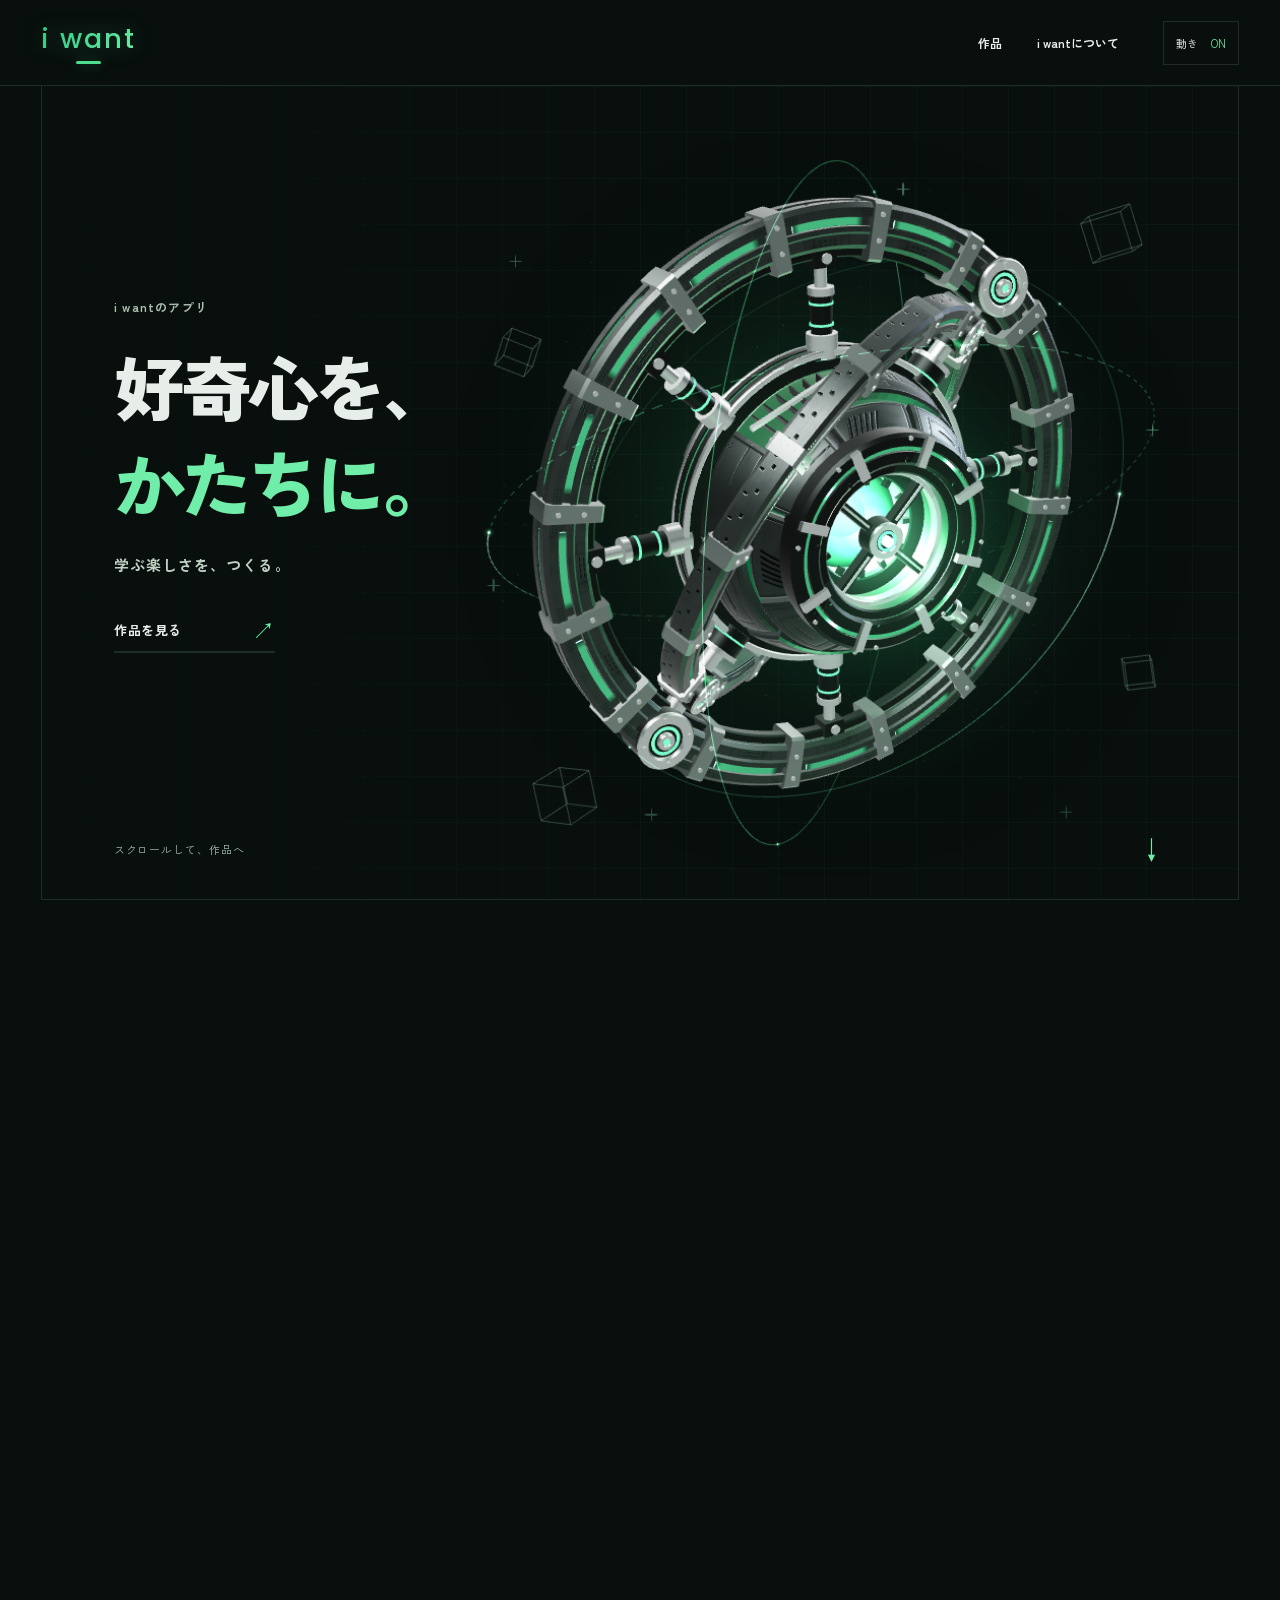
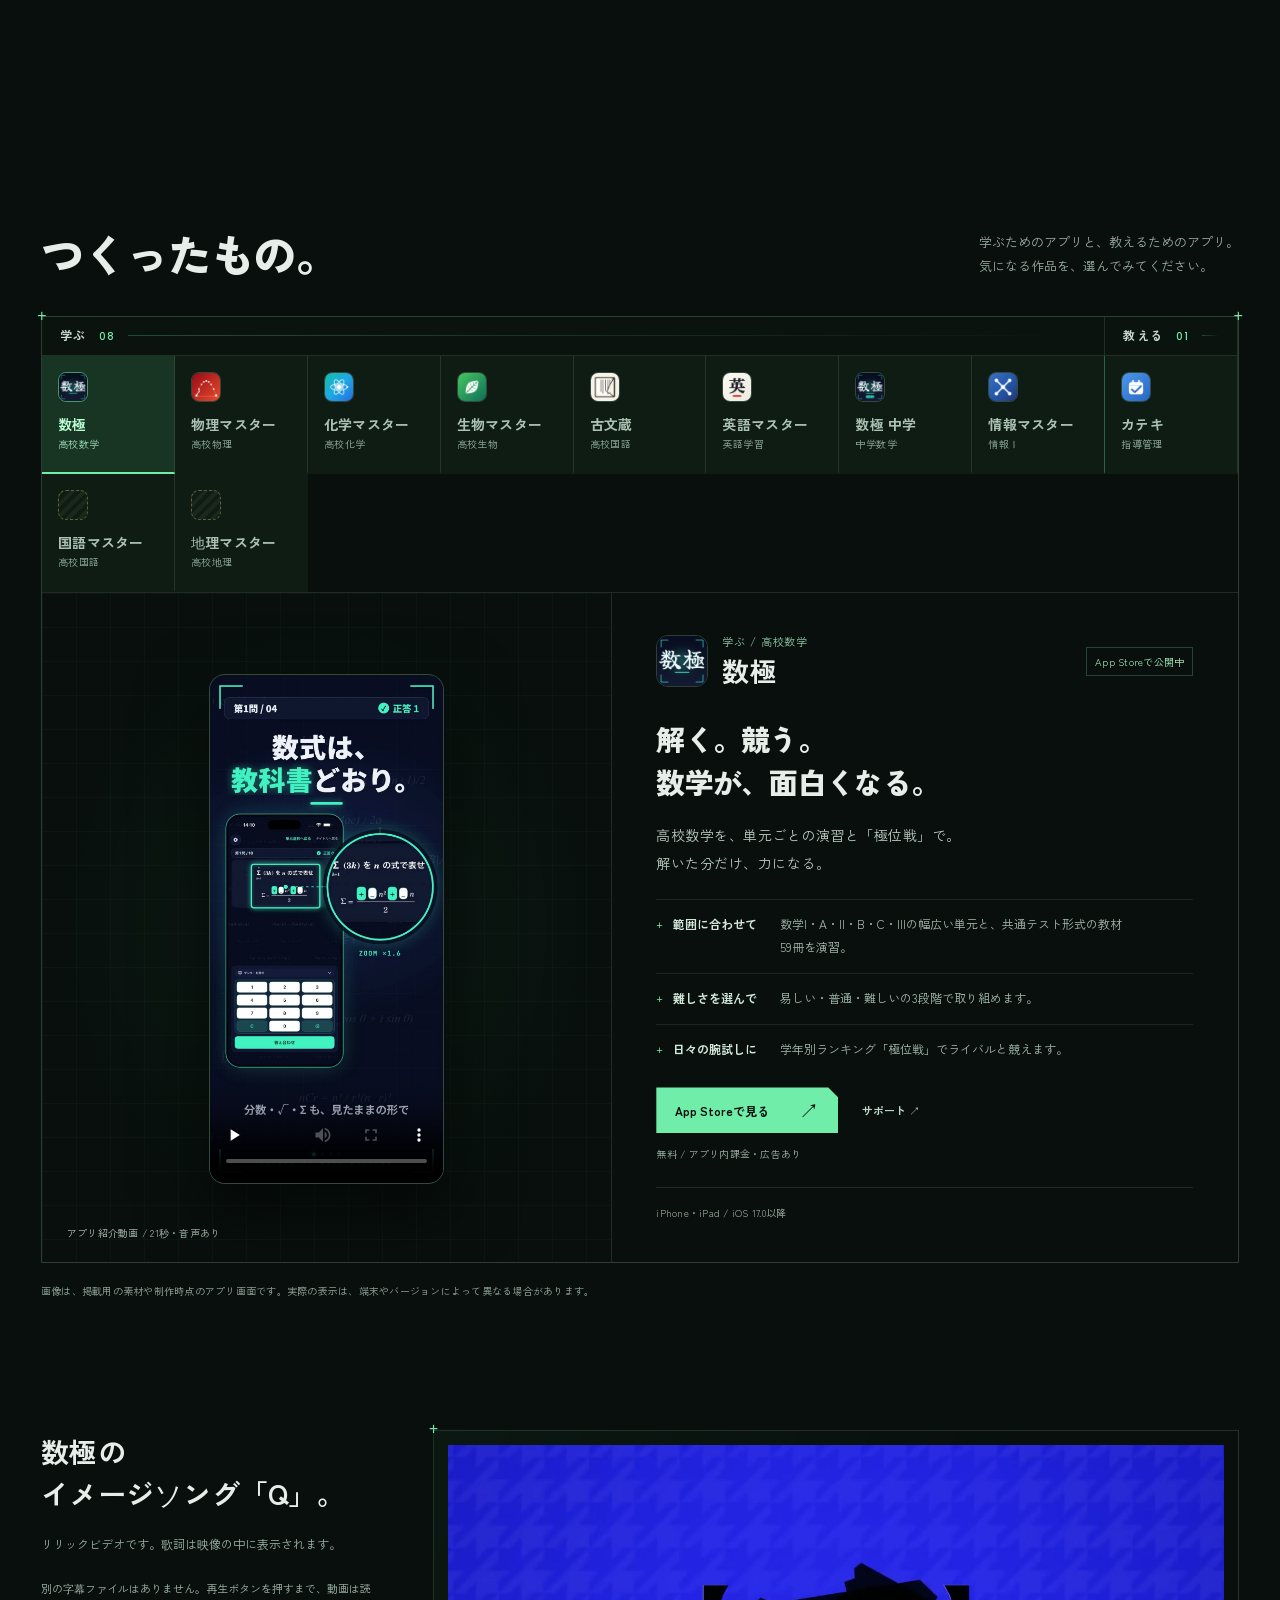
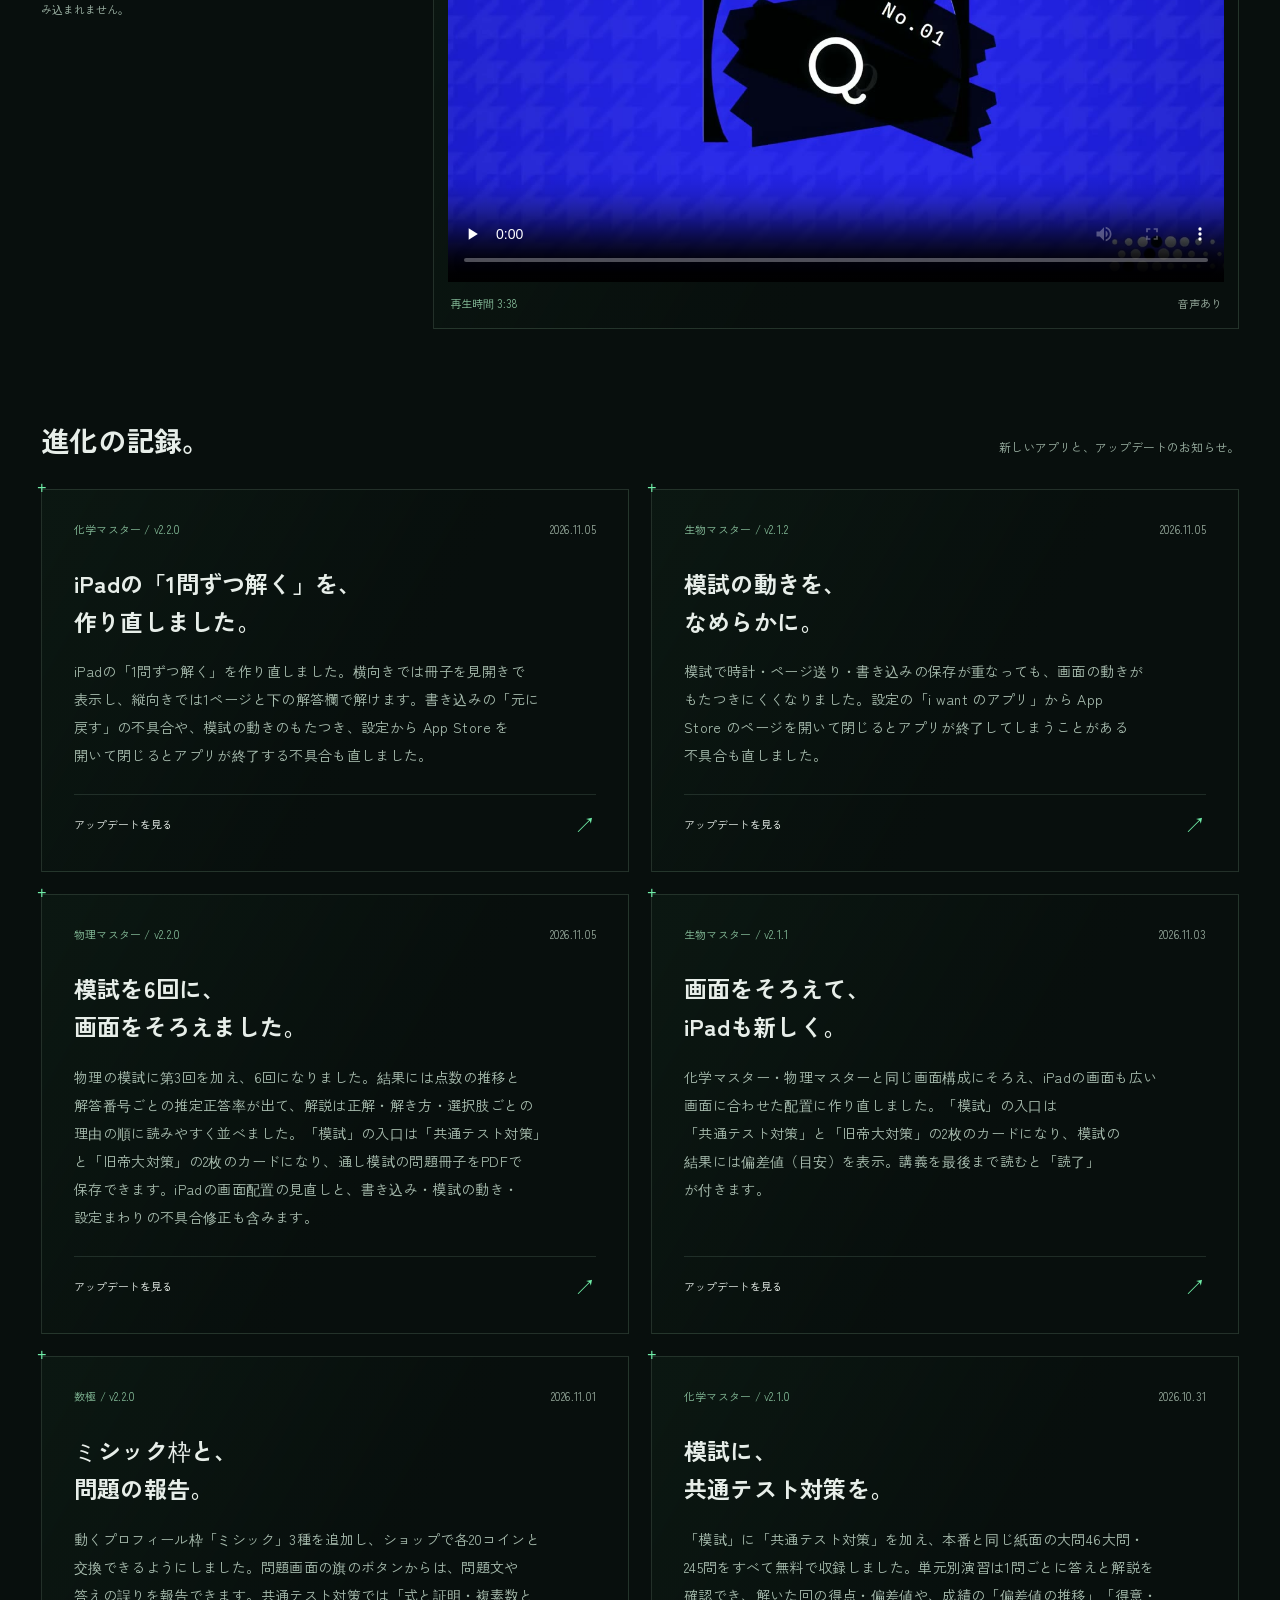
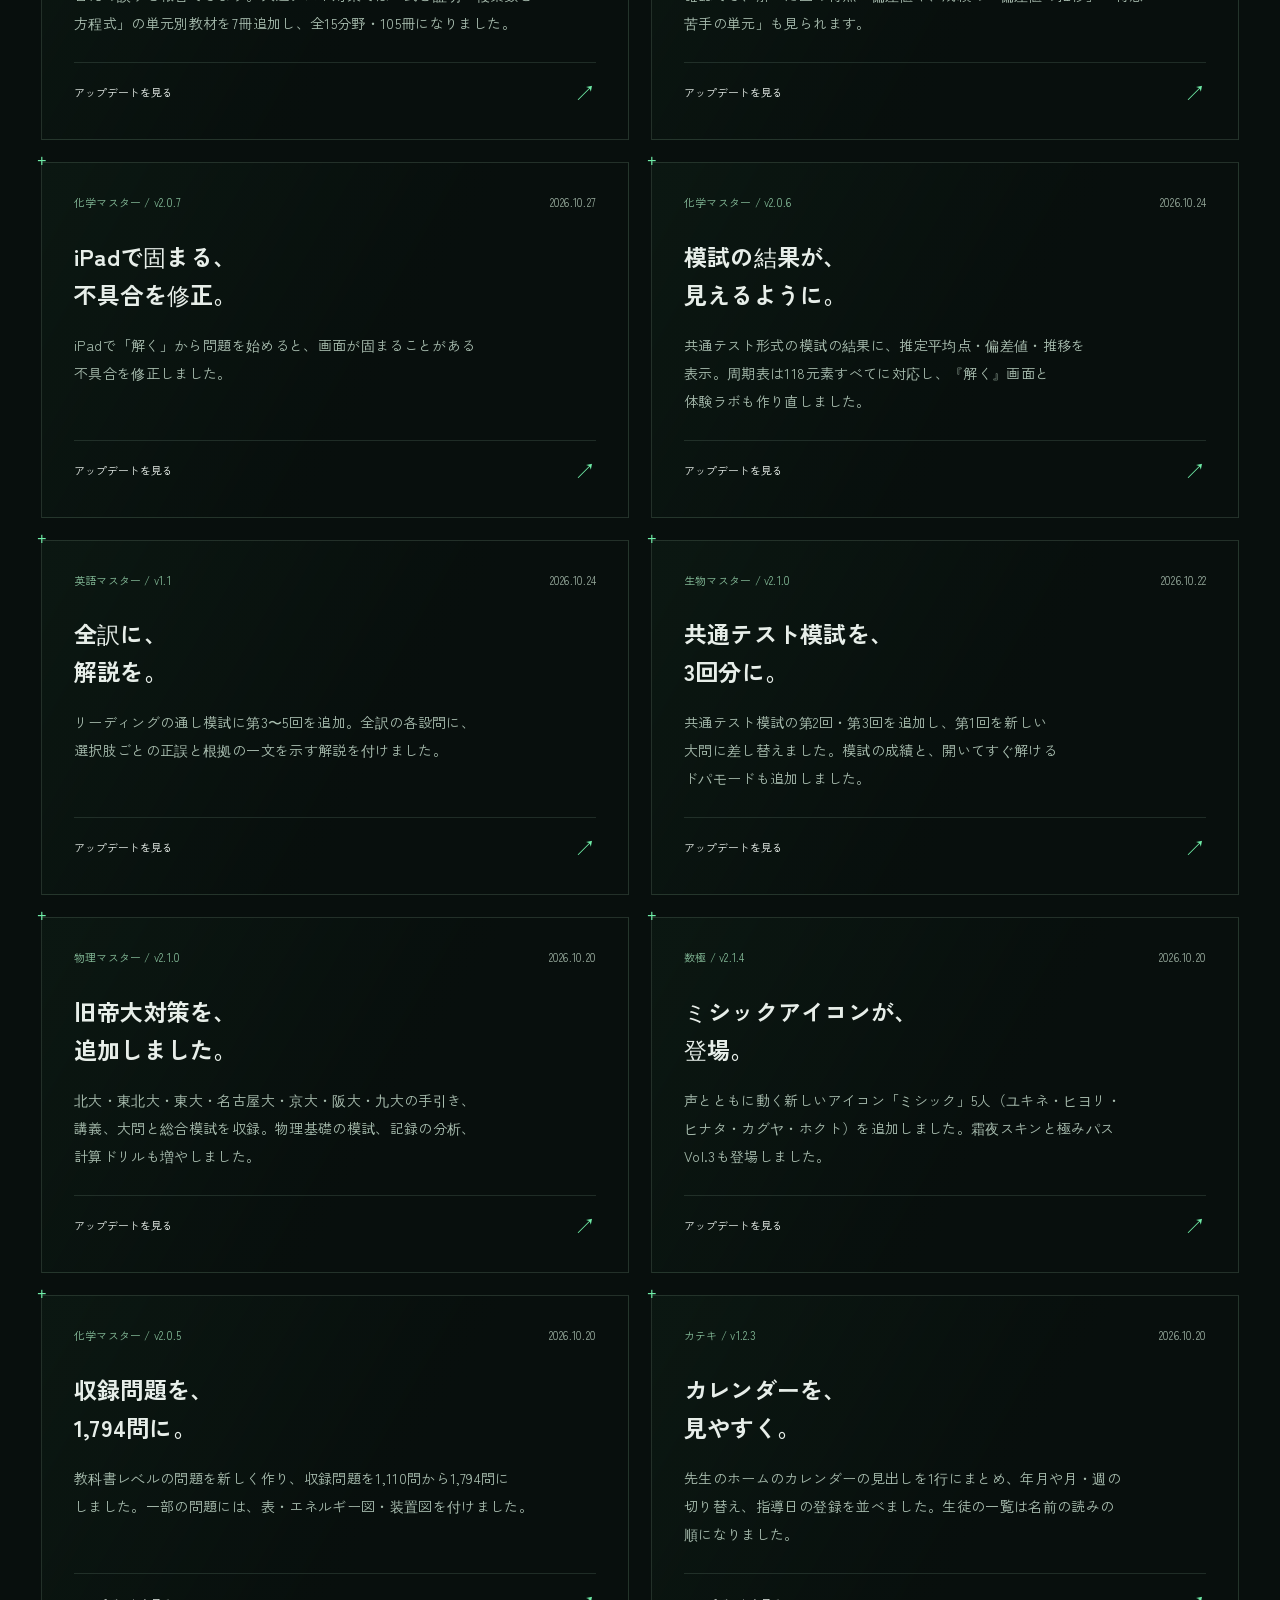
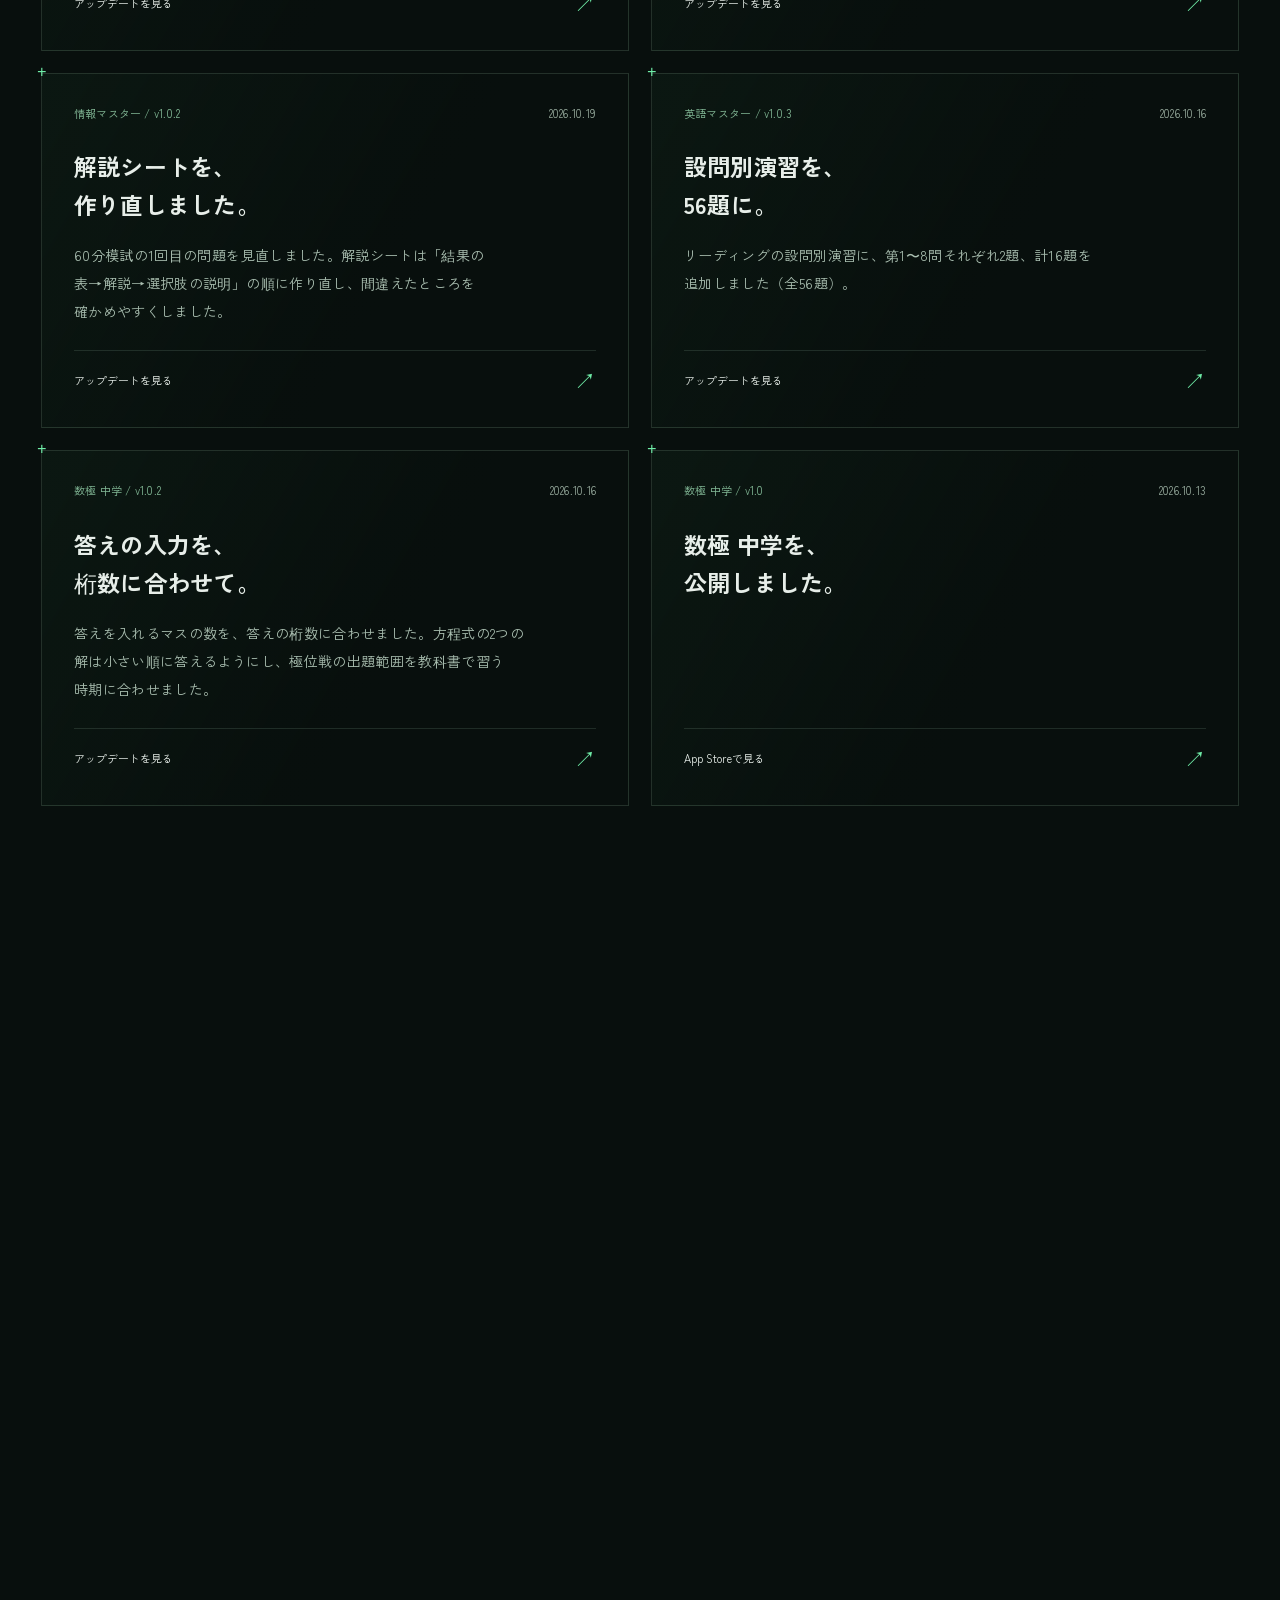
==== commit 064d6275: "進化の記録に2026-11-05公開の3件（化学v2.2.0・生物v2.1.2・物理v2.2.0）を追加" ====
--- a/index.html
+++ b/index.html
@@ -34,7 +34,10 @@
 <figure class="song-player"><div class="song-frame"><video controls playsinline preload="none" poster="assets/q-lyric-poster.jpg" width="1280" height="720" aria-label="数極のイメージソング「Q」のリリックビデオ" aria-describedby="song-note"><source src="assets/q-lyric-video.mp4" type="video/mp4"><p>このブラウザでは動画を再生できません。<a href="assets/q-lyric-video.mp4">動画ファイル（MP4）を開く</a></p></video></div><figcaption class="song-meta"><span>再生時間 3:38</span><span>音声あり</span></figcaption></figure>
 <p class="song-note" id="song-note">別の字幕ファイルはありません。再生ボタンを押すまで、動画は読み込まれません。</p>
 </section>
-<section class="updates" id="updates" aria-labelledby="updates-title"><div class="subsection-heading"><h2 id="updates-title">進化の記録。</h2><p>新しいアプリと、アップデートのお知らせ。</p></div><div class="update-grid"><article class="update-card"><div class="update-meta mono"><span>生物マスター / v2.1.1</span><time datetime="2026-11-03">2026.11.03</time></div><h3>画面をそろえて、<br>iPadも新しく。</h3><p>化学マスター・物理マスターと同じ画面構成にそろえ、iPadの画面も広い画面に合わせた配置に作り直しました。「模試」の入口は「共通テスト対策」と「旧帝大対策」の2枚のカードになり、模試の結果には偏差値（目安）を表示。講義を最後まで読むと「読了」が付きます。</p><a href="https://apps.apple.com/jp/app/%E7%94%9F%E7%89%A9%E3%83%9E%E3%82%B9%E3%82%BF%E3%83%BC/id6796595184" target="_blank" rel="noopener noreferrer">アップデートを見る <span>↗</span></a></article><article class="update-card"><div class="update-meta mono"><span>数極 / v2.2.0</span><time datetime="2026-11-01">2026.11.01</time></div><h3>ミシック枠と、<br>問題の報告。</h3><p>動くプロフィール枠「ミシック」3種を追加し、ショップで各20コインと交換できるようにしました。問題画面の旗のボタンからは、問題文や答えの誤りを報告できます。共通テスト対策では「式と証明・複素数と方程式」の単元別教材を7冊追加し、全15分野・105冊になりました。</p><a href="https://apps.apple.com/jp/app/%E6%95%B0%E6%A5%B5/id6788627418" target="_blank" rel="noopener noreferrer">アップデートを見る <span>↗</span></a></article><article class="update-card"><div class="update-meta mono"><span>化学マスター / v2.1.0</span><time datetime="2026-10-31">2026.10.31</time></div><h3>模試に、<br>共通テスト対策を。</h3><p>「模試」に「共通テスト対策」を加え、本番と同じ紙面の大問46大問・245問をすべて無料で収録しました。単元別演習は1問ごとに答えと解説を確認でき、解いた回の得点・偏差値や、成績の「偏差値の推移」「得意・苦手の単元」も見られます。</p><a href="https://apps.apple.com/jp/app/%E5%8C%96%E5%AD%A6%E3%83%9E%E3%82%B9%E3%82%BF%E3%83%BC/id6788745347" target="_blank" rel="noopener noreferrer">アップデートを見る <span>↗</span></a></article><article class="update-card"><div class="update-meta mono"><span>化学マスター / v2.0.7</span><time datetime="2026-10-27">2026.10.27</time></div><h3>iPadで固まる、<br>不具合を修正。</h3><p>iPadで「解く」から問題を始めると、画面が固まることがある不具合を修正しました。</p><a href="https://apps.apple.com/jp/app/%E5%8C%96%E5%AD%A6%E3%83%9E%E3%82%B9%E3%82%BF%E3%83%BC/id6788745347" target="_blank" rel="noopener noreferrer">アップデートを見る <span>↗</span></a></article><article class="update-card"><div class="update-meta mono"><span>化学マスター / v2.0.6</span><time datetime="2026-10-24">2026.10.24</time></div><h3>模試の結果が、<br>見えるように。</h3><p>共通テスト形式の模試の結果に、推定平均点・偏差値・推移を表示。周期表は118元素すべてに対応し、『解く』画面と体験ラボも作り直しました。</p><a href="https://apps.apple.com/jp/app/%E5%8C%96%E5%AD%A6%E3%83%9E%E3%82%B9%E3%82%BF%E3%83%BC/id6788745347" target="_blank" rel="noopener noreferrer">アップデートを見る <span>↗</span></a></article><article class="update-card"><div class="update-meta mono"><span>英語マスター / v1.1</span><time datetime="2026-10-24">2026.10.24</time></div><h3>全訳に、<br>解説を。</h3><p>リーディングの通し模試に第3〜5回を追加。全訳の各設問に、選択肢ごとの正誤と根拠の一文を示す解説を付けました。</p><a href="https://apps.apple.com/jp/app/%E8%8B%B1%E8%AA%9E%E3%83%9E%E3%82%B9%E3%82%BF%E3%83%BC/id6816360716" target="_blank" rel="noopener noreferrer">アップデートを見る <span>↗</span></a></article><article class="update-card"><div class="update-meta mono"><span>生物マスター / v2.1.0</span><time datetime="2026-10-22">2026.10.22</time></div><h3>共通テスト模試を、<br>3回分に。</h3><p>共通テスト模試の第2回・第3回を追加し、第1回を新しい大問に差し替えました。模試の成績と、開いてすぐ解けるドパモードも追加しました。</p><a href="https://apps.apple.com/jp/app/%E7%94%9F%E7%89%A9%E3%83%9E%E3%82%B9%E3%82%BF%E3%83%BC/id6796595184" target="_blank" rel="noopener noreferrer">アップデートを見る <span>↗</span></a></article><article class="update-card"><div class="update-meta mono"><span>物理マスター / v2.1.0</span><time datetime="2026-10-20">2026.10.20</time></div><h3>旧帝大対策を、<br>追加しました。</h3><p>北大・東北大・東大・名古屋大・京大・阪大・九大の手引き、講義、大問と総合模試を収録。物理基礎の模試、記録の分析、計算ドリルも増やしました。</p><a href="https://apps.apple.com/jp/app/%E7%89%A9%E7%90%86%E3%83%9E%E3%82%B9%E3%82%BF%E3%83%BC/id6796362607" target="_blank" rel="noopener noreferrer">アップデートを見る <span>↗</span></a></article><article class="update-card"><div class="update-meta mono"><span>数極 / v2.1.4</span><time datetime="2026-10-20">2026.10.20</time></div><h3>ミシックアイコンが、<br>登場。</h3><p>声とともに動く新しいアイコン「ミシック」5人（ユキネ・ヒヨリ・ヒナタ・カグヤ・ホクト）を追加しました。霜夜スキンと極みパス Vol.3も登場しました。</p><a href="https://apps.apple.com/jp/app/%E6%95%B0%E6%A5%B5/id6788627418" target="_blank" rel="noopener noreferrer">アップデートを見る <span>↗</span></a></article><article class="update-card"><div class="update-meta mono"><span>化学マスター / v2.0.5</span><time datetime="2026-10-20">2026.10.20</time></div><h3>収録問題を、<br>1,794問に。</h3><p>教科書レベルの問題を新しく作り、収録問題を1,110問から1,794問にしました。一部の問題には、表・エネルギー図・装置図を付けました。</p><a href="https://apps.apple.com/jp/app/%E5%8C%96%E5%AD%A6%E3%83%9E%E3%82%B9%E3%82%BF%E3%83%BC/id6788745347" target="_blank" rel="noopener noreferrer">アップデートを見る <span>↗</span></a></article><article class="update-card"><div class="update-meta mono"><span>カテキ / v1.2.3</span><time datetime="2026-10-20">2026.10.20</time></div><h3>カレンダーを、<br>見やすく。</h3><p>先生のホームのカレンダーの見出しを1行にまとめ、年月や月・週の切り替え、指導日の登録を並べました。生徒の一覧は名前の読みの順になりました。</p><a href="https://apps.apple.com/jp/app/%E3%82%AB%E3%83%86%E3%82%AD/id6789912177" target="_blank" rel="noopener noreferrer">アップデートを見る <span>↗</span></a></article><article class="update-card"><div class="update-meta mono"><span>情報マスター / v1.0.2</span><time datetime="2026-10-19">2026.10.19</time></div><h3>解説シートを、<br>作り直しました。</h3><p>60分模試の1回目の問題を見直しました。解説シートは「結果の表→解説→選択肢の説明」の順に作り直し、間違えたところを確かめやすくしました。</p><a href="https://apps.apple.com/jp/app/%E6%83%85%E5%A0%B1%E3%83%9E%E3%82%B9%E3%82%BF%E3%83%BC/id6818530141" target="_blank" rel="noopener noreferrer">アップデートを見る <span>↗</span></a></article><article class="update-card"><div class="update-meta mono"><span>英語マスター / v1.0.3</span><time datetime="2026-10-16">2026.10.16</time></div><h3>設問別演習を、<br>56題に。</h3><p>リーディングの設問別演習に、第1〜8問それぞれ2題、計16題を追加しました（全56題）。</p><a href="https://apps.apple.com/jp/app/%E8%8B%B1%E8%AA%9E%E3%83%9E%E3%82%B9%E3%82%BF%E3%83%BC/id6816360716" target="_blank" rel="noopener noreferrer">アップデートを見る <span>↗</span></a></article><article class="update-card"><div class="update-meta mono"><span>数極 中学 / v1.0.2</span><time datetime="2026-10-16">2026.10.16</time></div><h3>答えの入力を、<br>桁数に合わせて。</h3><p>答えを入れるマスの数を、答えの桁数に合わせました。方程式の2つの解は小さい順に答えるようにし、極位戦の出題範囲を教科書で習う時期に合わせました。</p><a href="https://apps.apple.com/jp/app/%E6%95%B0%E6%A5%B5-%E4%B8%AD%E5%AD%A6/id6821298365" target="_blank" rel="noopener noreferrer">アップデートを見る <span>↗</span></a></article><article class="update-card"><div class="update-meta mono"><span>数極 中学 / v1.0</span><time datetime="2026-10-13">2026.10.13</time></div><h3>数極 中学を、<br>公開しました。</h3><a href="https://apps.apple.com/jp/app/%E6%95%B0%E6%A5%B5-%E4%B8%AD%E5%AD%A6/id6821298365" target="_blank" rel="noopener noreferrer">App Storeで見る <span>↗</span></a></article><article class="update-card"><div class="update-meta mono"><span>化学マスター / v2.0.3</span><time datetime="2026-10-12">2026.10.12</time></div><h3>模試の解説を、<br>追加しました。</h3><p>共通テスト模試の解説を追加しました。</p><a href="https://apps.apple.com/jp/app/%E5%8C%96%E5%AD%A6%E3%83%9E%E3%82%B9%E3%82%BF%E3%83%BC/id6788745347" target="_blank" rel="noopener noreferrer">アップデートを見る <span>↗</span></a></article><article class="update-card"><div class="update-meta mono"><span>数極 / v2.1.3</span><time datetime="2026-10-12">2026.10.12</time></div><h3>共通テスト教材を、<br>59冊に。</h3><p>数学Ⅰ・Aと数学Ⅱ・B・Cの単元別教材を28冊追加し、計59冊に。両科目の模試を各5回、計10回収録し、教材と模試の図・冊子PDFを作り直しました。</p><a href="https://apps.apple.com/jp/app/%E6%95%B0%E6%A5%B5/id6788627418" target="_blank" rel="noopener noreferrer">アップデートを見る <span>↗</span></a></article><article class="update-card"><div class="update-meta mono"><span>カテキ / v1.2.1</span><time datetime="2026-10-12">2026.10.12</time></div><h3>先生のホームに、<br>今月のカレンダー。</h3><p>画面全体のデザインを新しくし、先生のホームの先頭に今月のカレンダーを表示。授業の詳細と保護者のホームも整えました。</p><a href="https://apps.apple.com/jp/app/%E3%82%AB%E3%83%86%E3%82%AD/id6789912177" target="_blank" rel="noopener noreferrer">アップデートを見る <span>↗</span></a></article><article class="update-card"><div class="update-meta mono"><span>生物マスター / v2.0.0</span><time datetime="2026-10-11">2026.10.11</time></div><h3>模試と単元演習を、<br>追加しました。</h3><p>共通テスト模試と単元別演習を追加しました。模試は生物と生物基礎、単元別演習は全111問です。どちらも無料です。</p><a href="https://apps.apple.com/jp/app/%E7%94%9F%E7%89%A9%E3%83%9E%E3%82%B9%E3%82%BF%E3%83%BC/id6796595184" target="_blank" rel="noopener noreferrer">アップデートを見る <span>↗</span></a></article><article class="update-card"><div class="update-meta mono"><span>英語マスター / v1.0.2</span><time datetime="2026-10-11">2026.10.11</time></div><h3>iPadで、冊子と訳を<br>並べて読めるように。</h3><p>問題冊子は横向きで2頁を並べて表示。全訳・台本も、問題冊子と訳を左右に並べて読めるようになりました。リスニングの通し模試第2・3回と大問別演習30題を追加しました。</p><a href="https://apps.apple.com/jp/app/%E8%8B%B1%E8%AA%9E%E3%83%9E%E3%82%B9%E3%82%BF%E3%83%BC/id6816360716" target="_blank" rel="noopener noreferrer">アップデートを見る <span>↗</span></a></article><article class="update-card"><div class="update-meta mono"><span>古文蔵 / v1.0.1</span><time datetime="2026-10-05">2026.10.05</time></div><h3>古典文法を、<br>12回の講義と72問に。</h3><p>古典文法に助動詞の講義と確認問題を追加。講義12回・確認問題72問になりました。26章に朗読音声を付け、縦書きでは朗読に合わせてページが進みます。</p><a href="https://apps.apple.com/jp/app/%E5%8F%A4%E6%96%87%E8%94%B5/id6811652501" target="_blank" rel="noopener noreferrer">アップデートを見る <span>↗</span></a></article><article class="update-card"><div class="update-meta mono"><span>情報マスター / v1.0</span><time datetime="2026-10-05">2026.10.05</time></div><h3>情報マスターを、<br>公開しました。</h3><a href="https://apps.apple.com/jp/app/%E6%83%85%E5%A0%B1%E3%83%9E%E3%82%B9%E3%82%BF%E3%83%BC/id6818530141" target="_blank" rel="noopener noreferrer">App Storeで見る <span>↗</span></a></article><article class="update-card"><div class="update-meta mono"><span>物理マスター / v2.0.0</span><time datetime="2026-10-04">2026.10.04</time></div><h3>iPadの学び方を、<br>新しく。</h3><p>iPadのホームと章の一覧を刷新。模試の冊子に書き込めるようになりました。電卓は模試の提出後の見直しで使えます。iPhoneの講義はページ送りになりました。</p><a href="https://apps.apple.com/jp/app/%E7%89%A9%E7%90%86%E3%83%9E%E3%82%B9%E3%82%BF%E3%83%BC/id6796362607" target="_blank" rel="noopener noreferrer">アップデートを見る <span>↗</span></a></article></div></section>
+<section class="updates" id="updates" aria-labelledby="updates-title"><div class="subsection-heading"><h2 id="updates-title">進化の記録。</h2><p>新しいアプリと、アップデートのお知らせ。</p></div><div class="update-grid"><article class="update-card"><div class="update-meta mono"><span>化学マスター / v2.2.0</span><time datetime="2026-11-05">2026.11.05</time></div><h3>iPadの「1問ずつ解く」を、<br>作り直しました。</h3><p>iPadの「1問ずつ解く」を作り直しました。横向きでは冊子を見開きで表示し、縦向きでは1ページと下の解答欄で解けます。書き込みの「元に戻す」の不具合や、模試の動きのもたつき、設定から App Store を開いて閉じるとアプリが終了する不具合も直しました。</p><a href="https://apps.apple.com/jp/app/%E5%8C%96%E5%AD%A6%E3%83%9E%E3%82%B9%E3%82%BF%E3%83%BC/id6788745347" target="_blank" rel="noopener noreferrer">アップデートを見る <span>↗</span></a></article>
+<article class="update-card"><div class="update-meta mono"><span>生物マスター / v2.1.2</span><time datetime="2026-11-05">2026.11.05</time></div><h3>模試の動きを、<br>なめらかに。</h3><p>模試で時計・ページ送り・書き込みの保存が重なっても、画面の動きがもたつきにくくなりました。設定の「i want のアプリ」から App Store のページを開いて閉じるとアプリが終了してしまうことがある不具合も直しました。</p><a href="https://apps.apple.com/jp/app/%E7%94%9F%E7%89%A9%E3%83%9E%E3%82%B9%E3%82%BF%E3%83%BC/id6796595184" target="_blank" rel="noopener noreferrer">アップデートを見る <span>↗</span></a></article>
+<article class="update-card"><div class="update-meta mono"><span>物理マスター / v2.2.0</span><time datetime="2026-11-05">2026.11.05</time></div><h3>模試を6回に、<br>画面をそろえました。</h3><p>物理の模試に第3回を加え、6回になりました。結果には点数の推移と解答番号ごとの推定正答率が出て、解説は正解・解き方・選択肢ごとの理由の順に読みやすく並べました。「模試」の入口は「共通テスト対策」と「旧帝大対策」の2枚のカードになり、通し模試の問題冊子をPDFで保存できます。iPadの画面配置の見直しと、書き込み・模試の動き・設定まわりの不具合修正も含みます。</p><a href="https://apps.apple.com/jp/app/%E7%89%A9%E7%90%86%E3%83%9E%E3%82%B9%E3%82%BF%E3%83%BC/id6796362607" target="_blank" rel="noopener noreferrer">アップデートを見る <span>↗</span></a></article>
+<article class="update-card"><div class="update-meta mono"><span>生物マスター / v2.1.1</span><time datetime="2026-11-03">2026.11.03</time></div><h3>画面をそろえて、<br>iPadも新しく。</h3><p>化学マスター・物理マスターと同じ画面構成にそろえ、iPadの画面も広い画面に合わせた配置に作り直しました。「模試」の入口は「共通テスト対策」と「旧帝大対策」の2枚のカードになり、模試の結果には偏差値（目安）を表示。講義を最後まで読むと「読了」が付きます。</p><a href="https://apps.apple.com/jp/app/%E7%94%9F%E7%89%A9%E3%83%9E%E3%82%B9%E3%82%BF%E3%83%BC/id6796595184" target="_blank" rel="noopener noreferrer">アップデートを見る <span>↗</span></a></article><article class="update-card"><div class="update-meta mono"><span>数極 / v2.2.0</span><time datetime="2026-11-01">2026.11.01</time></div><h3>ミシック枠と、<br>問題の報告。</h3><p>動くプロフィール枠「ミシック」3種を追加し、ショップで各20コインと交換できるようにしました。問題画面の旗のボタンからは、問題文や答えの誤りを報告できます。共通テスト対策では「式と証明・複素数と方程式」の単元別教材を7冊追加し、全15分野・105冊になりました。</p><a href="https://apps.apple.com/jp/app/%E6%95%B0%E6%A5%B5/id6788627418" target="_blank" rel="noopener noreferrer">アップデートを見る <span>↗</span></a></article><article class="update-card"><div class="update-meta mono"><span>化学マスター / v2.1.0</span><time datetime="2026-10-31">2026.10.31</time></div><h3>模試に、<br>共通テスト対策を。</h3><p>「模試」に「共通テスト対策」を加え、本番と同じ紙面の大問46大問・245問をすべて無料で収録しました。単元別演習は1問ごとに答えと解説を確認でき、解いた回の得点・偏差値や、成績の「偏差値の推移」「得意・苦手の単元」も見られます。</p><a href="https://apps.apple.com/jp/app/%E5%8C%96%E5%AD%A6%E3%83%9E%E3%82%B9%E3%82%BF%E3%83%BC/id6788745347" target="_blank" rel="noopener noreferrer">アップデートを見る <span>↗</span></a></article><article class="update-card"><div class="update-meta mono"><span>化学マスター / v2.0.7</span><time datetime="2026-10-27">2026.10.27</time></div><h3>iPadで固まる、<br>不具合を修正。</h3><p>iPadで「解く」から問題を始めると、画面が固まることがある不具合を修正しました。</p><a href="https://apps.apple.com/jp/app/%E5%8C%96%E5%AD%A6%E3%83%9E%E3%82%B9%E3%82%BF%E3%83%BC/id6788745347" target="_blank" rel="noopener noreferrer">アップデートを見る <span>↗</span></a></article><article class="update-card"><div class="update-meta mono"><span>化学マスター / v2.0.6</span><time datetime="2026-10-24">2026.10.24</time></div><h3>模試の結果が、<br>見えるように。</h3><p>共通テスト形式の模試の結果に、推定平均点・偏差値・推移を表示。周期表は118元素すべてに対応し、『解く』画面と体験ラボも作り直しました。</p><a href="https://apps.apple.com/jp/app/%E5%8C%96%E5%AD%A6%E3%83%9E%E3%82%B9%E3%82%BF%E3%83%BC/id6788745347" target="_blank" rel="noopener noreferrer">アップデートを見る <span>↗</span></a></article><article class="update-card"><div class="update-meta mono"><span>英語マスター / v1.1</span><time datetime="2026-10-24">2026.10.24</time></div><h3>全訳に、<br>解説を。</h3><p>リーディングの通し模試に第3〜5回を追加。全訳の各設問に、選択肢ごとの正誤と根拠の一文を示す解説を付けました。</p><a href="https://apps.apple.com/jp/app/%E8%8B%B1%E8%AA%9E%E3%83%9E%E3%82%B9%E3%82%BF%E3%83%BC/id6816360716" target="_blank" rel="noopener noreferrer">アップデートを見る <span>↗</span></a></article><article class="update-card"><div class="update-meta mono"><span>生物マスター / v2.1.0</span><time datetime="2026-10-22">2026.10.22</time></div><h3>共通テスト模試を、<br>3回分に。</h3><p>共通テスト模試の第2回・第3回を追加し、第1回を新しい大問に差し替えました。模試の成績と、開いてすぐ解けるドパモードも追加しました。</p><a href="https://apps.apple.com/jp/app/%E7%94%9F%E7%89%A9%E3%83%9E%E3%82%B9%E3%82%BF%E3%83%BC/id6796595184" target="_blank" rel="noopener noreferrer">アップデートを見る <span>↗</span></a></article><article class="update-card"><div class="update-meta mono"><span>物理マスター / v2.1.0</span><time datetime="2026-10-20">2026.10.20</time></div><h3>旧帝大対策を、<br>追加しました。</h3><p>北大・東北大・東大・名古屋大・京大・阪大・九大の手引き、講義、大問と総合模試を収録。物理基礎の模試、記録の分析、計算ドリルも増やしました。</p><a href="https://apps.apple.com/jp/app/%E7%89%A9%E7%90%86%E3%83%9E%E3%82%B9%E3%82%BF%E3%83%BC/id6796362607" target="_blank" rel="noopener noreferrer">アップデートを見る <span>↗</span></a></article><article class="update-card"><div class="update-meta mono"><span>数極 / v2.1.4</span><time datetime="2026-10-20">2026.10.20</time></div><h3>ミシックアイコンが、<br>登場。</h3><p>声とともに動く新しいアイコン「ミシック」5人（ユキネ・ヒヨリ・ヒナタ・カグヤ・ホクト）を追加しました。霜夜スキンと極みパス Vol.3も登場しました。</p><a href="https://apps.apple.com/jp/app/%E6%95%B0%E6%A5%B5/id6788627418" target="_blank" rel="noopener noreferrer">アップデートを見る <span>↗</span></a></article><article class="update-card"><div class="update-meta mono"><span>化学マスター / v2.0.5</span><time datetime="2026-10-20">2026.10.20</time></div><h3>収録問題を、<br>1,794問に。</h3><p>教科書レベルの問題を新しく作り、収録問題を1,110問から1,794問にしました。一部の問題には、表・エネルギー図・装置図を付けました。</p><a href="https://apps.apple.com/jp/app/%E5%8C%96%E5%AD%A6%E3%83%9E%E3%82%B9%E3%82%BF%E3%83%BC/id6788745347" target="_blank" rel="noopener noreferrer">アップデートを見る <span>↗</span></a></article><article class="update-card"><div class="update-meta mono"><span>カテキ / v1.2.3</span><time datetime="2026-10-20">2026.10.20</time></div><h3>カレンダーを、<br>見やすく。</h3><p>先生のホームのカレンダーの見出しを1行にまとめ、年月や月・週の切り替え、指導日の登録を並べました。生徒の一覧は名前の読みの順になりました。</p><a href="https://apps.apple.com/jp/app/%E3%82%AB%E3%83%86%E3%82%AD/id6789912177" target="_blank" rel="noopener noreferrer">アップデートを見る <span>↗</span></a></article><article class="update-card"><div class="update-meta mono"><span>情報マスター / v1.0.2</span><time datetime="2026-10-19">2026.10.19</time></div><h3>解説シートを、<br>作り直しました。</h3><p>60分模試の1回目の問題を見直しました。解説シートは「結果の表→解説→選択肢の説明」の順に作り直し、間違えたところを確かめやすくしました。</p><a href="https://apps.apple.com/jp/app/%E6%83%85%E5%A0%B1%E3%83%9E%E3%82%B9%E3%82%BF%E3%83%BC/id6818530141" target="_blank" rel="noopener noreferrer">アップデートを見る <span>↗</span></a></article><article class="update-card"><div class="update-meta mono"><span>英語マスター / v1.0.3</span><time datetime="2026-10-16">2026.10.16</time></div><h3>設問別演習を、<br>56題に。</h3><p>リーディングの設問別演習に、第1〜8問それぞれ2題、計16題を追加しました（全56題）。</p><a href="https://apps.apple.com/jp/app/%E8%8B%B1%E8%AA%9E%E3%83%9E%E3%82%B9%E3%82%BF%E3%83%BC/id6816360716" target="_blank" rel="noopener noreferrer">アップデートを見る <span>↗</span></a></article><article class="update-card"><div class="update-meta mono"><span>数極 中学 / v1.0.2</span><time datetime="2026-10-16">2026.10.16</time></div><h3>答えの入力を、<br>桁数に合わせて。</h3><p>答えを入れるマスの数を、答えの桁数に合わせました。方程式の2つの解は小さい順に答えるようにし、極位戦の出題範囲を教科書で習う時期に合わせました。</p><a href="https://apps.apple.com/jp/app/%E6%95%B0%E6%A5%B5-%E4%B8%AD%E5%AD%A6/id6821298365" target="_blank" rel="noopener noreferrer">アップデートを見る <span>↗</span></a></article><article class="update-card"><div class="update-meta mono"><span>数極 中学 / v1.0</span><time datetime="2026-10-13">2026.10.13</time></div><h3>数極 中学を、<br>公開しました。</h3><a href="https://apps.apple.com/jp/app/%E6%95%B0%E6%A5%B5-%E4%B8%AD%E5%AD%A6/id6821298365" target="_blank" rel="noopener noreferrer">App Storeで見る <span>↗</span></a></article><article class="update-card"><div class="update-meta mono"><span>化学マスター / v2.0.3</span><time datetime="2026-10-12">2026.10.12</time></div><h3>模試の解説を、<br>追加しました。</h3><p>共通テスト模試の解説を追加しました。</p><a href="https://apps.apple.com/jp/app/%E5%8C%96%E5%AD%A6%E3%83%9E%E3%82%B9%E3%82%BF%E3%83%BC/id6788745347" target="_blank" rel="noopener noreferrer">アップデートを見る <span>↗</span></a></article><article class="update-card"><div class="update-meta mono"><span>数極 / v2.1.3</span><time datetime="2026-10-12">2026.10.12</time></div><h3>共通テスト教材を、<br>59冊に。</h3><p>数学Ⅰ・Aと数学Ⅱ・B・Cの単元別教材を28冊追加し、計59冊に。両科目の模試を各5回、計10回収録し、教材と模試の図・冊子PDFを作り直しました。</p><a href="https://apps.apple.com/jp/app/%E6%95%B0%E6%A5%B5/id6788627418" target="_blank" rel="noopener noreferrer">アップデートを見る <span>↗</span></a></article><article class="update-card"><div class="update-meta mono"><span>カテキ / v1.2.1</span><time datetime="2026-10-12">2026.10.12</time></div><h3>先生のホームに、<br>今月のカレンダー。</h3><p>画面全体のデザインを新しくし、先生のホームの先頭に今月のカレンダーを表示。授業の詳細と保護者のホームも整えました。</p><a href="https://apps.apple.com/jp/app/%E3%82%AB%E3%83%86%E3%82%AD/id6789912177" target="_blank" rel="noopener noreferrer">アップデートを見る <span>↗</span></a></article><article class="update-card"><div class="update-meta mono"><span>生物マスター / v2.0.0</span><time datetime="2026-10-11">2026.10.11</time></div><h3>模試と単元演習を、<br>追加しました。</h3><p>共通テスト模試と単元別演習を追加しました。模試は生物と生物基礎、単元別演習は全111問です。どちらも無料です。</p><a href="https://apps.apple.com/jp/app/%E7%94%9F%E7%89%A9%E3%83%9E%E3%82%B9%E3%82%BF%E3%83%BC/id6796595184" target="_blank" rel="noopener noreferrer">アップデートを見る <span>↗</span></a></article><article class="update-card"><div class="update-meta mono"><span>英語マスター / v1.0.2</span><time datetime="2026-10-11">2026.10.11</time></div><h3>iPadで、冊子と訳を<br>並べて読めるように。</h3><p>問題冊子は横向きで2頁を並べて表示。全訳・台本も、問題冊子と訳を左右に並べて読めるようになりました。リスニングの通し模試第2・3回と大問別演習30題を追加しました。</p><a href="https://apps.apple.com/jp/app/%E8%8B%B1%E8%AA%9E%E3%83%9E%E3%82%B9%E3%82%BF%E3%83%BC/id6816360716" target="_blank" rel="noopener noreferrer">アップデートを見る <span>↗</span></a></article><article class="update-card"><div class="update-meta mono"><span>古文蔵 / v1.0.1</span><time datetime="2026-10-05">2026.10.05</time></div><h3>古典文法を、<br>12回の講義と72問に。</h3><p>古典文法に助動詞の講義と確認問題を追加。講義12回・確認問題72問になりました。26章に朗読音声を付け、縦書きでは朗読に合わせてページが進みます。</p><a href="https://apps.apple.com/jp/app/%E5%8F%A4%E6%96%87%E8%94%B5/id6811652501" target="_blank" rel="noopener noreferrer">アップデートを見る <span>↗</span></a></article><article class="update-card"><div class="update-meta mono"><span>情報マスター / v1.0</span><time datetime="2026-10-05">2026.10.05</time></div><h3>情報マスターを、<br>公開しました。</h3><a href="https://apps.apple.com/jp/app/%E6%83%85%E5%A0%B1%E3%83%9E%E3%82%B9%E3%82%BF%E3%83%BC/id6818530141" target="_blank" rel="noopener noreferrer">App Storeで見る <span>↗</span></a></article><article class="update-card"><div class="update-meta mono"><span>物理マスター / v2.0.0</span><time datetime="2026-10-04">2026.10.04</time></div><h3>iPadの学び方を、<br>新しく。</h3><p>iPadのホームと章の一覧を刷新。模試の冊子に書き込めるようになりました。電卓は模試の提出後の見直しで使えます。iPhoneの講義はページ送りになりました。</p><a href="https://apps.apple.com/jp/app/%E7%89%A9%E7%90%86%E3%83%9E%E3%82%B9%E3%82%BF%E3%83%BC/id6796362607" target="_blank" rel="noopener noreferrer">アップデートを見る <span>↗</span></a></article></div></section>
 <section id="about" class="about" aria-labelledby="about-title"><div class="about-main"><div><h2 id="about-title">「こんなものが、<br>あったら。」</h2></div><div class="about-copy"><p>はじまりは、いつも小さな思いつき。<br>学びを面白く。教える毎日を軽やかに。<br>日常の中に、新しい選択肢を。</p><p>i wantは、その思いつきを<br>手に取れるアプリにしていきます。</p></div></div></section>
 <section class="support" id="support" aria-labelledby="support-title"><div class="support-grid"><div><h2 id="support-title">困ったときも、<br>次の「ほしい」も。</h2><p>使い方のご質問や不具合のご連絡は、<br>各アプリのサポートページへ。</p><p class="privacy-links">各アプリのプライバシーポリシー<br><a href="https://ottub.github.io/sugoku/privacy-policy.html" target="_blank" rel="noopener noreferrer">数極</a> / <a href="https://ottub.github.io/physics/privacy.html" target="_blank" rel="noopener noreferrer">物理マスター</a> / <a href="https://ottub.github.io/chemistry/privacy.html" target="_blank" rel="noopener noreferrer">化学マスター</a> / <a href="https://ottub.github.io/biology/privacy.html" target="_blank" rel="noopener noreferrer">生物マスター</a> / <a href="https://ottub.github.io/kobun-zo-site/privacy.html" target="_blank" rel="noopener noreferrer">古文蔵</a> / <a href="https://ottub.github.io/englishmaster/privacy.html" target="_blank" rel="noopener noreferrer">英語マスター</a> / <a href="https://ottub.github.io/sugoku-junior/privacy-policy.html" target="_blank" rel="noopener noreferrer">数極 中学</a> / <a href="https://ottub.github.io/informatics/privacy.html" target="_blank" rel="noopener noreferrer">情報マスター</a> / <a href="https://ottub.github.io/kateki-site/privacy.html" target="_blank" rel="noopener noreferrer">カテキ</a> / <a href="https://ottub.github.io/kokugo/privacy-policy.html" target="_blank" rel="noopener noreferrer">国語マスター</a> / <a href="https://ottub.github.io/geography/privacy.html" target="_blank" rel="noopener noreferrer">地理マスター</a></p></div><div class="support-list"><a href="https://ottub.github.io/sugoku/support.html" target="_blank" rel="noopener noreferrer"><span>数極のサポート</span><b>↗</b></a><a href="https://ottub.github.io/physics/support.html" target="_blank" rel="noopener noreferrer"><span>物理マスターのサポート</span><b>↗</b></a><a href="https://ottub.github.io/chemistry/support.html" target="_blank" rel="noopener noreferrer"><span>化学マスターのサポート</span><b>↗</b></a><a href="https://ottub.github.io/biology/support.html" target="_blank" rel="noopener noreferrer"><span>生物マスターのサポート</span><b>↗</b></a><a href="https://ottub.github.io/kobun-zo-site/support.html" target="_blank" rel="noopener noreferrer"><span>古文蔵のサポート</span><b>↗</b></a><a href="https://ottub.github.io/englishmaster/support.html" target="_blank" rel="noopener noreferrer"><span>英語マスターのサポート</span><b>↗</b></a><a href="https://ottub.github.io/sugoku-junior/support.html" target="_blank" rel="noopener noreferrer"><span>数極 中学のサポート</span><b>↗</b></a><a href="https://ottub.github.io/informatics/support.html" target="_blank" rel="noopener noreferrer"><span>情報マスターのサポート</span><b>↗</b></a><a href="https://ottub.github.io/kateki-site/support.html" target="_blank" rel="noopener noreferrer"><span>カテキのサポート</span><b>↗</b></a><a href="https://ottub.github.io/kokugo/support.html" target="_blank" rel="noopener noreferrer"><span>国語マスターのサポート</span><b>↗</b></a><a href="https://ottub.github.io/geography/support.html" target="_blank" rel="noopener noreferrer"><span>地理マスターのサポート</span><b>↗</b></a></div></div></section>
 <footer class="site-footer"><div class="footer-main"><a class="brand" href="#top" aria-label="i want トップへ"><span>i want</span></a><p>好奇心を、動く体験に。</p><a href="#top" class="backtop">ページの先頭へ ↑</a></div><div class="footer-bottom"><span>© 2026 i want</span><nav aria-label="フッターナビゲーション"><a href="#works">作品</a><a href="#updates">更新情報</a><a href="#about">i wantについて</a><a href="#support">サポート</a><a href="https://www.instagram.com/iwant_develop" target="_blank" rel="noopener noreferrer">Instagram ↗</a><a href="https://www.threads.com/@iwant_develop" target="_blank" rel="noopener noreferrer">Threads ↗</a></nav></div></footer>
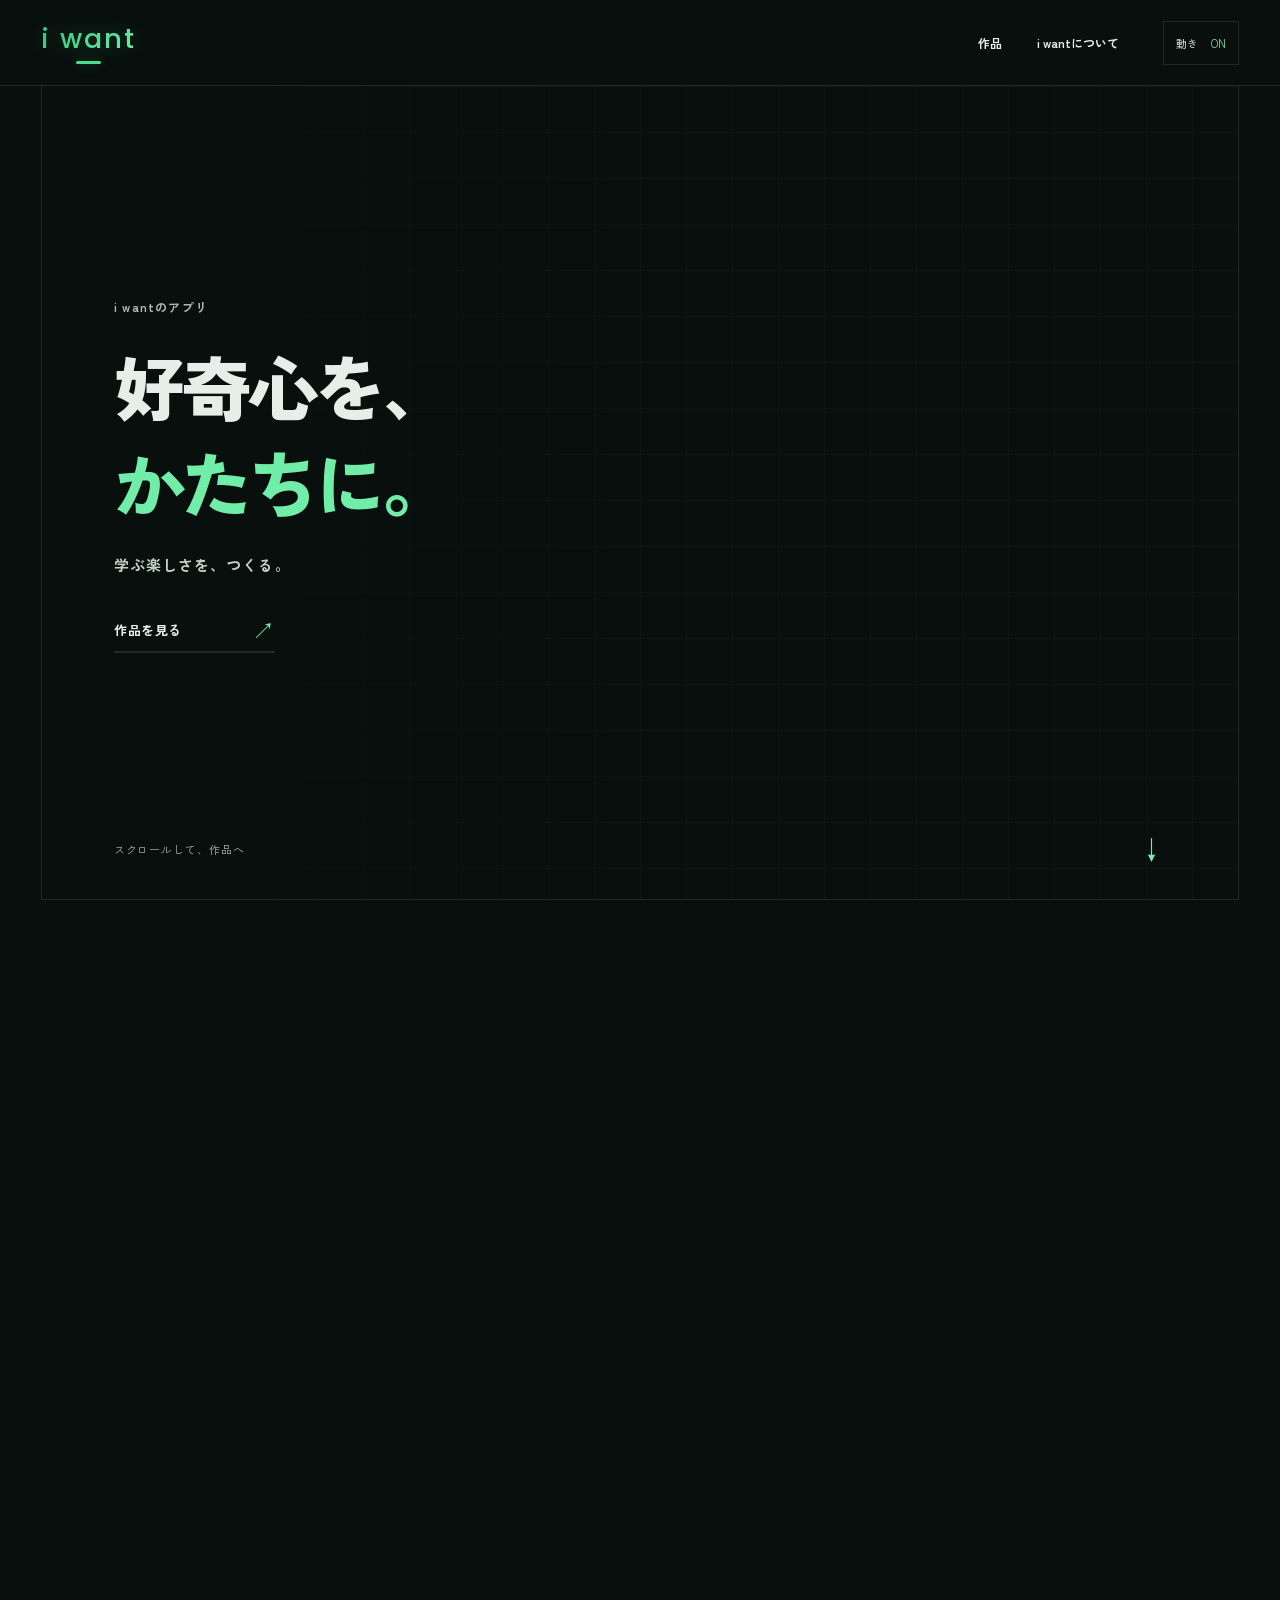
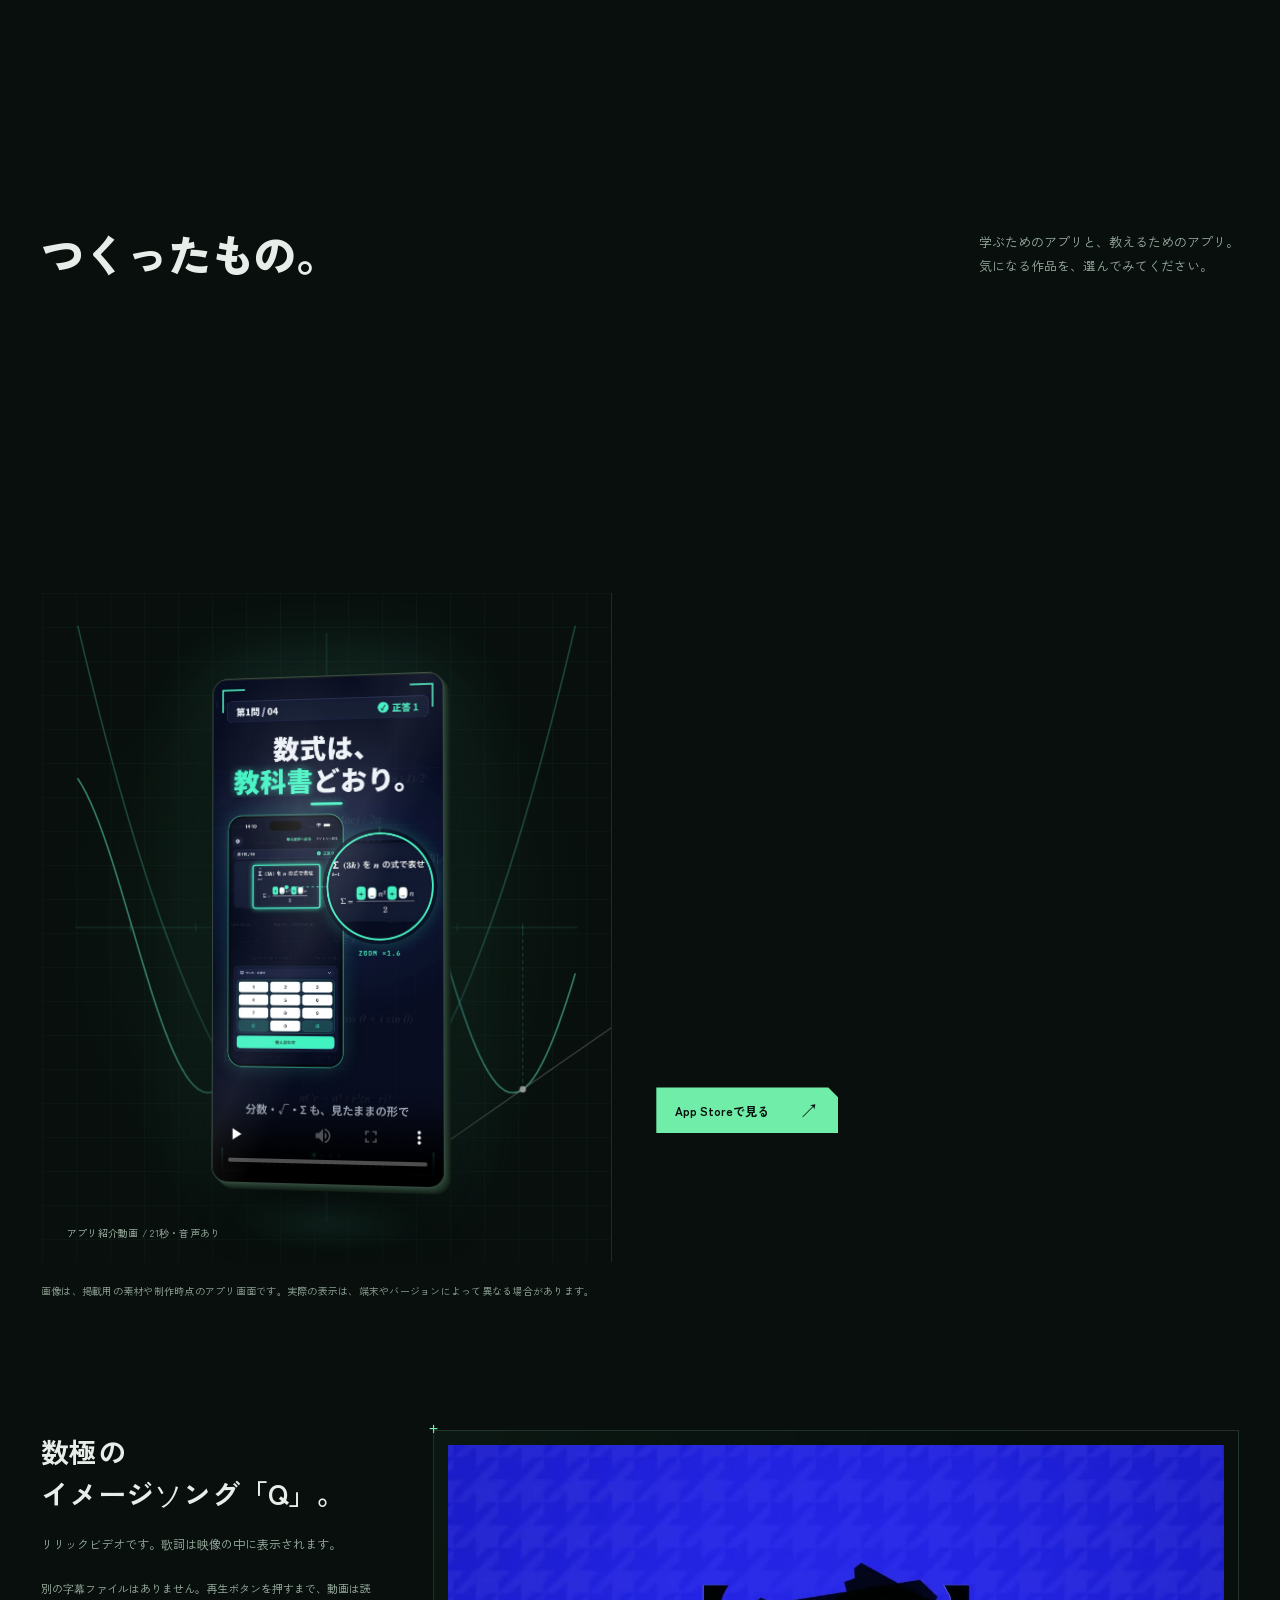
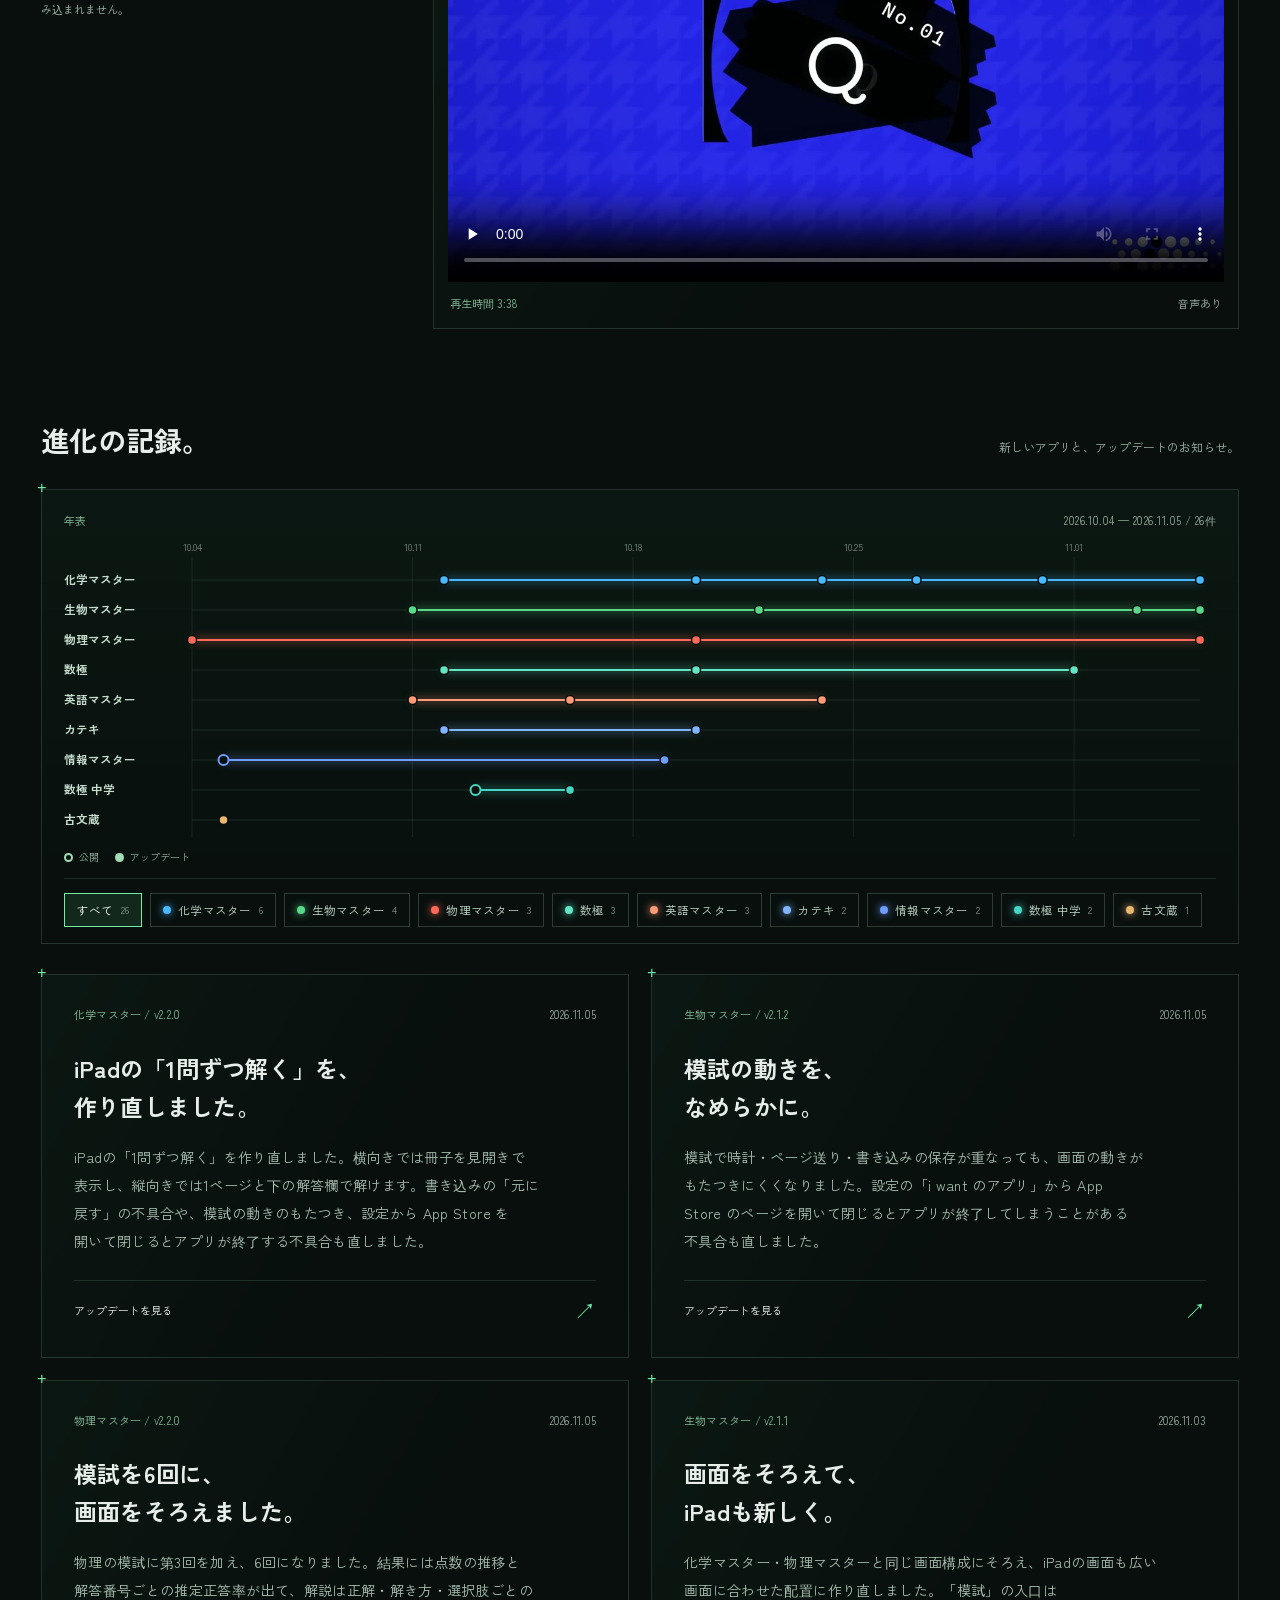
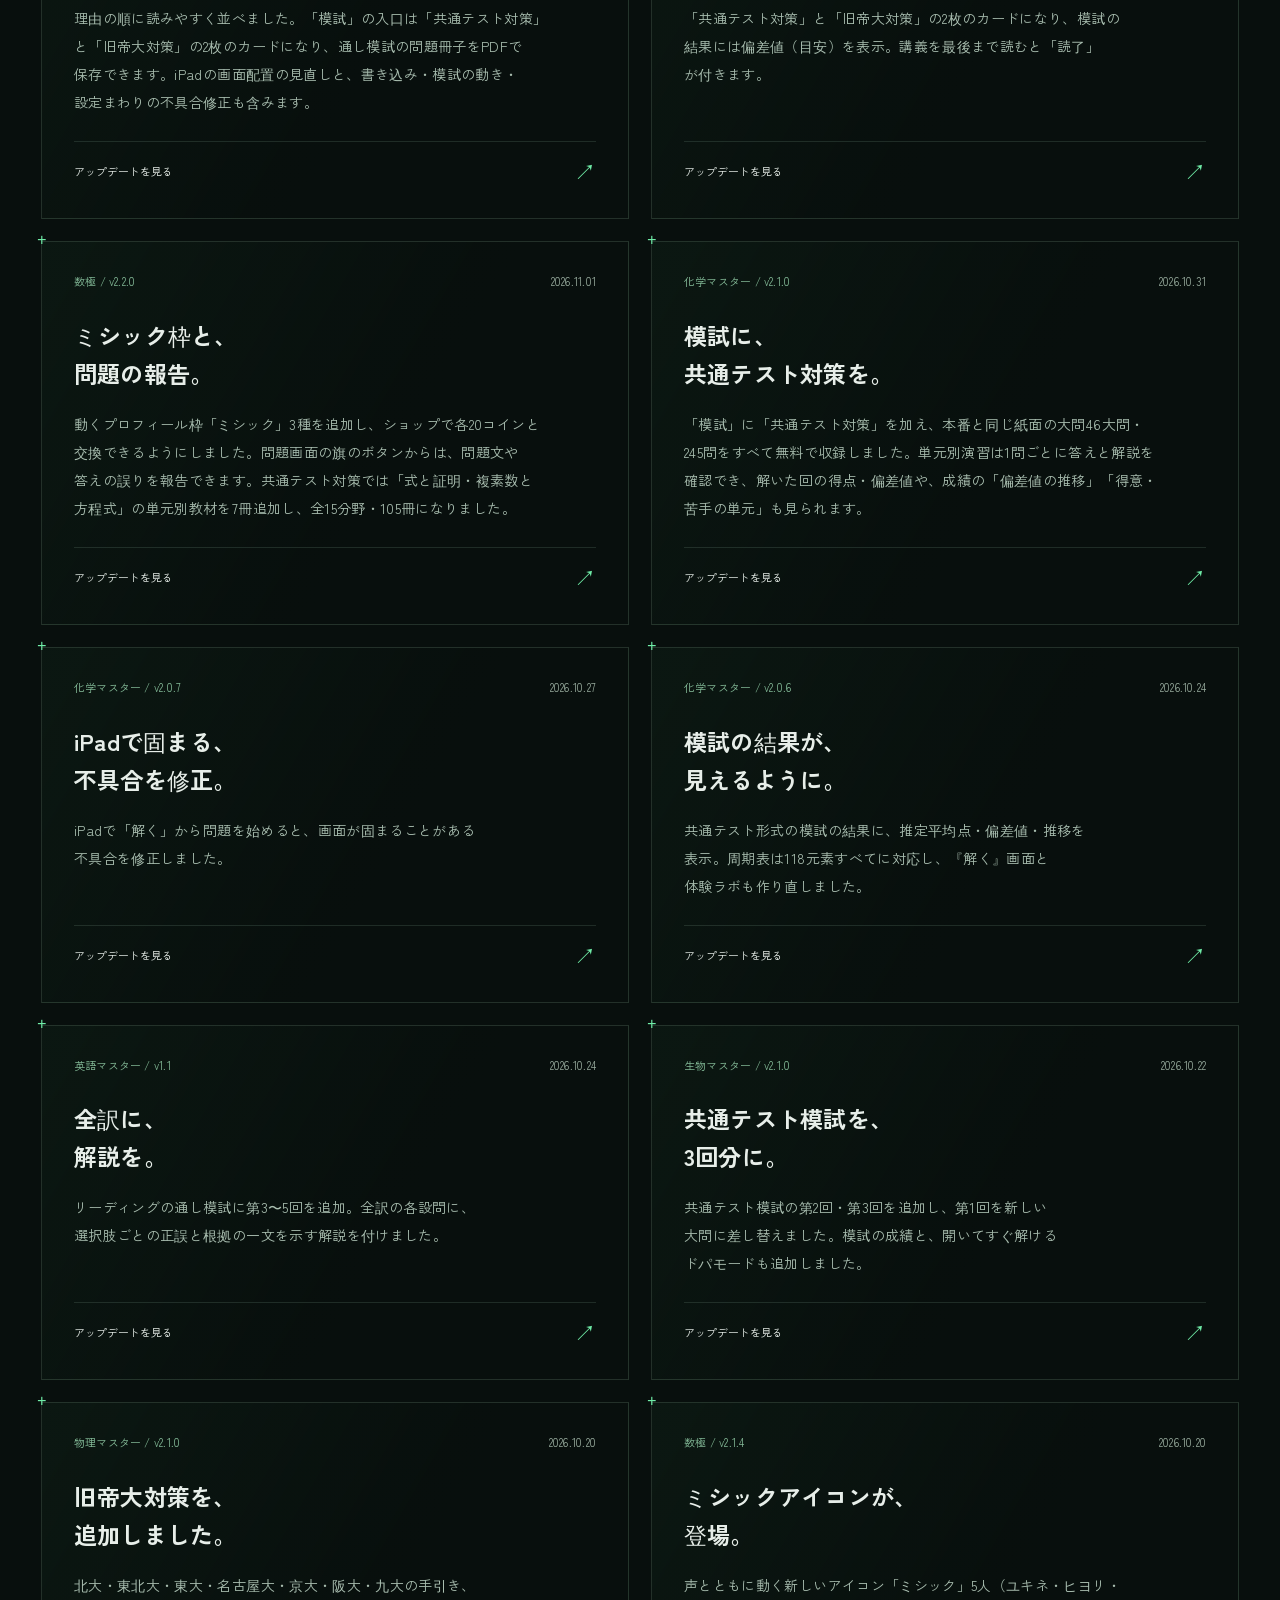
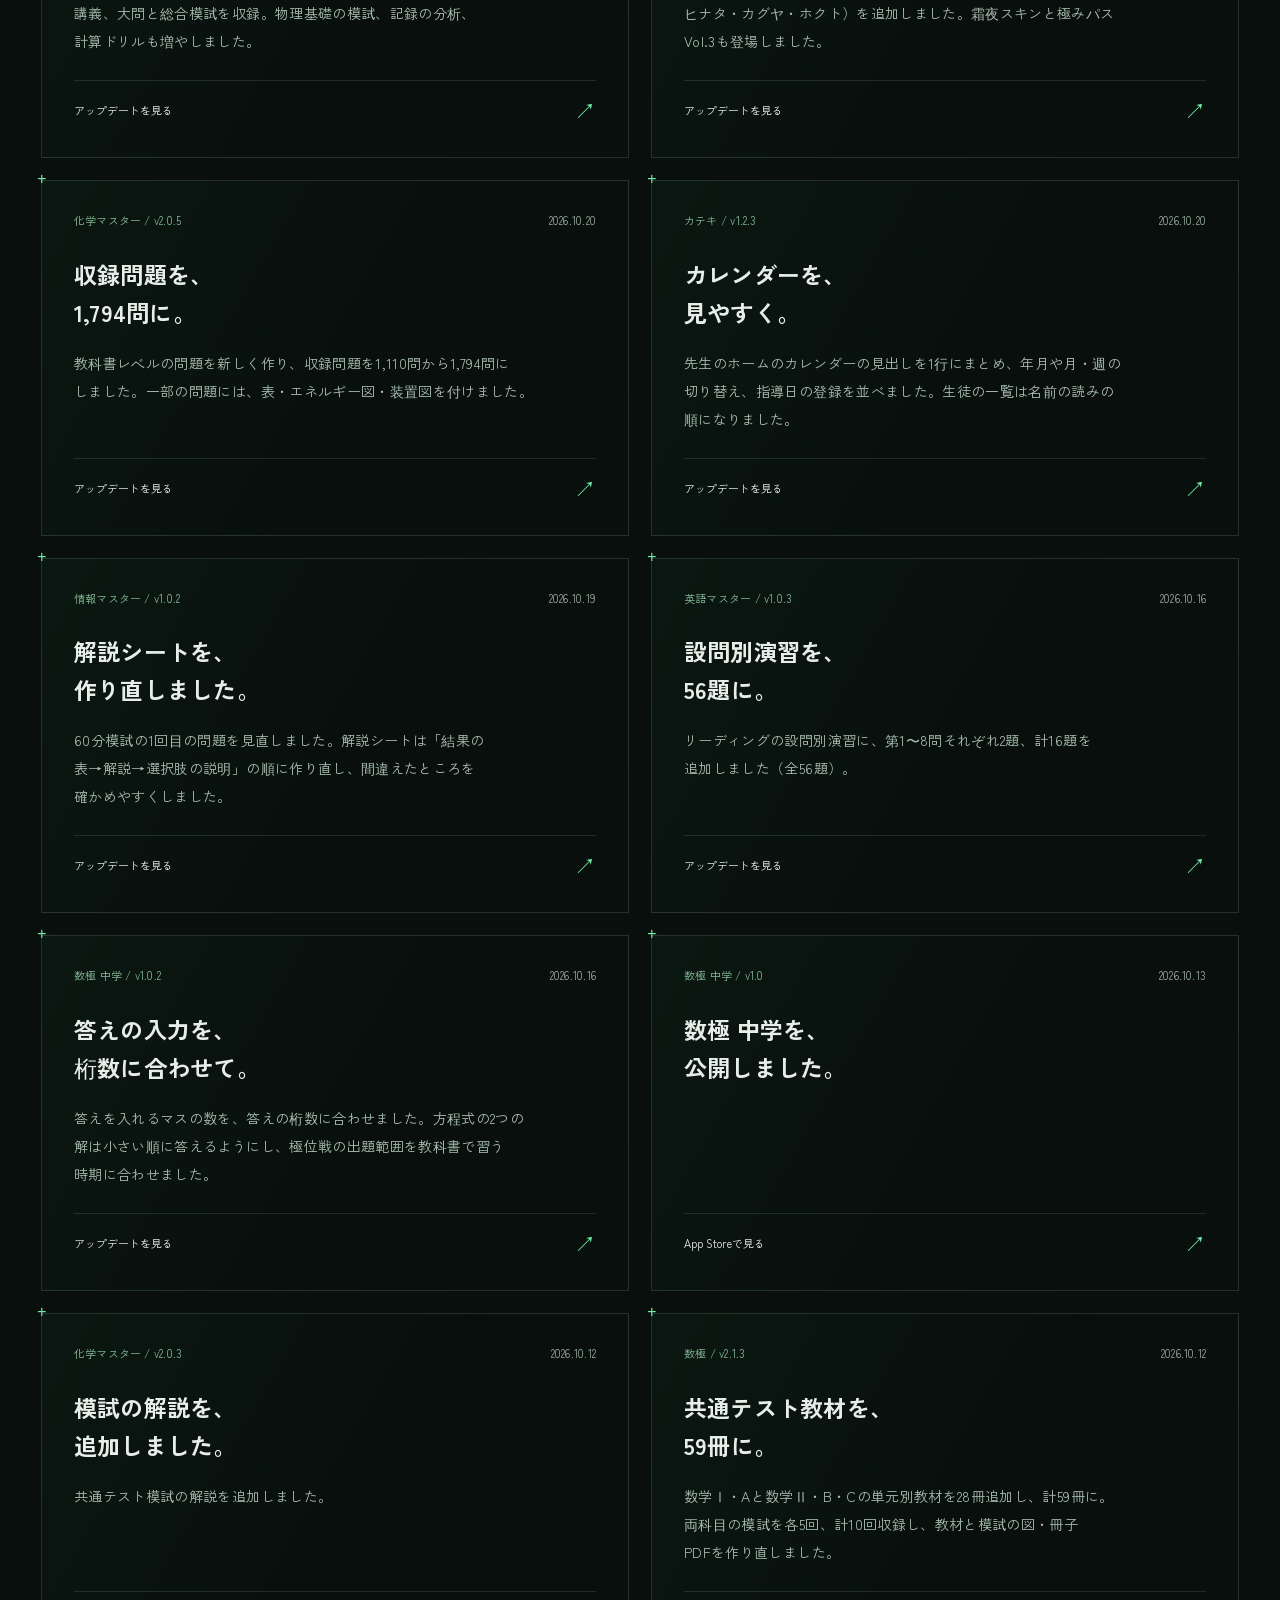
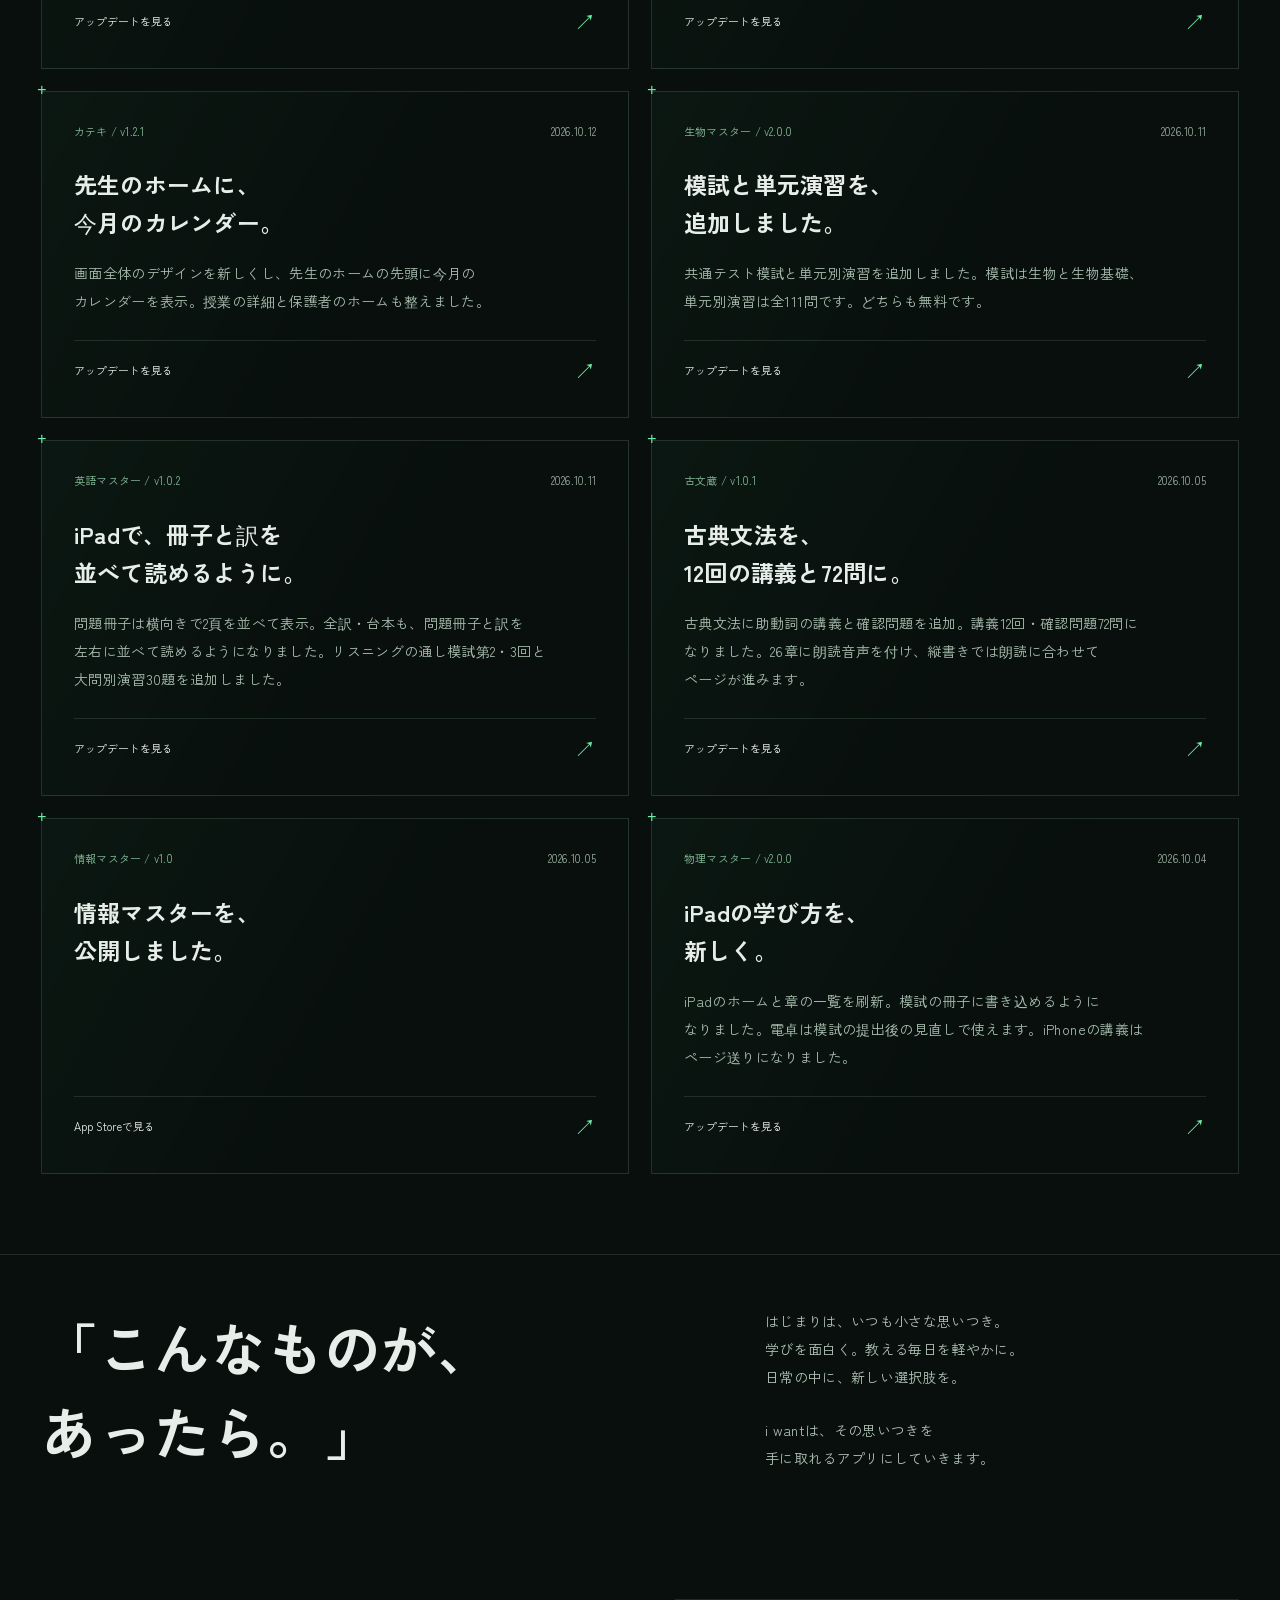
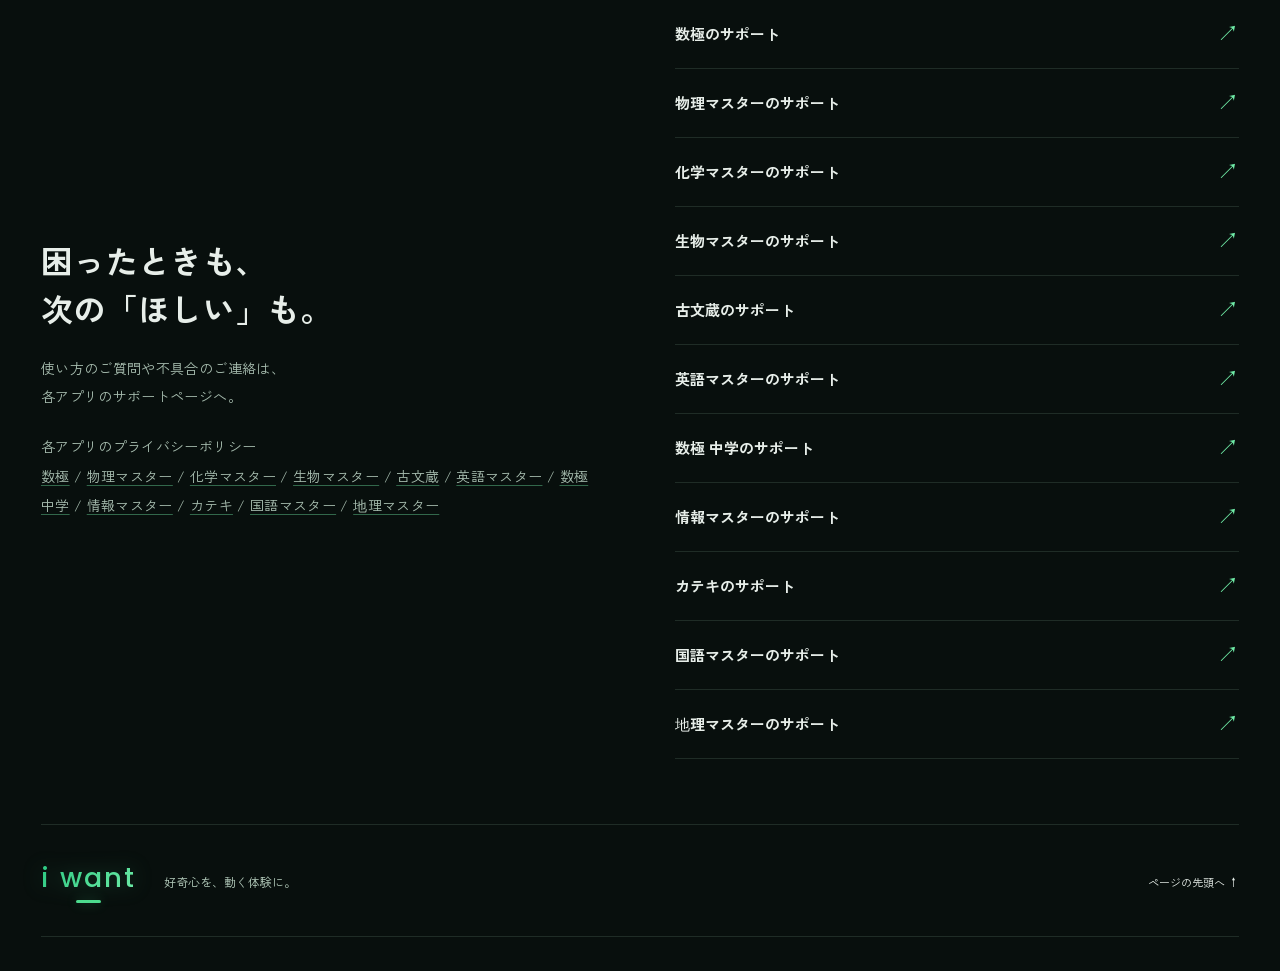
==== commit 2c8bd47f: "トップページの見た目を強化：球体の開口部から作品が出る冒頭、作品画像の立体表示、教科の線画の背景、切り替えのつながり、更新の年表 - fx.css / fx.js を新設（既存のレイアウトと動きの切り" ====
--- a/index.html
+++ b/index.html
@@ -1,5 +1,5 @@
 <!doctype html>
-<html lang="ja"><head><meta charset="utf-8"><meta name="viewport" content="width=device-width,initial-scale=1"><meta name="theme-color" content="#080f0d"><meta name="google-site-verification" content="LHRJYdWggRI36rBBWOzhjMRwXJAJJ2Lx0twkVFOkK7A"><title>i want — 好奇心を、かたちに。</title><meta name="description" content="好奇心を、かたちに。i wantがつくる学習アプリと、家庭教師のための指導管理アプリ。"><link rel="canonical" href="https://ottub.github.io/"><meta property="og:type" content="website"><meta property="og:site_name" content="i want"><meta property="og:title" content="i want — 好奇心を、かたちに。"><meta property="og:description" content="好奇心を、かたちに。i wantがつくる学習アプリと、家庭教師のための指導管理アプリ。"><meta property="og:url" content="https://ottub.github.io/"><meta property="og:locale" content="ja_JP"><meta property="og:image" content="https://ottub.github.io/assets/og.png"><meta property="og:image:width" content="1200"><meta property="og:image:height" content="630"><meta property="og:image:alt" content="i want のロゴと「好奇心を、かたちに。」の文字、緑に光る球体の画像"><meta name="twitter:card" content="summary_large_image"><link rel="icon" href="favicon.ico" sizes="16x16 32x32 48x48"><link rel="icon" type="image/png" sizes="32x32" href="favicon-iw-32.png"><link rel="apple-touch-icon" sizes="180x180" href="apple-touch-icon.png"><link rel="stylesheet" href="style.css"><link rel="stylesheet" href="lower.css"><link rel="stylesheet" href="refined.css"><link rel="stylesheet" href="typography.css"><link rel="stylesheet" href="apps.css"><link rel="stylesheet" href="live-core.css"><link rel="stylesheet" href="reveal.css"><link rel="stylesheet" href="hero.css"><link rel="stylesheet" href="song.css"><link rel="preload" href="assets/ZenKakuGothicNew-Black.woff2" as="font" type="font/woff2" crossorigin><script type="application/ld+json">{"@context":"https://schema.org","@graph":[{"@type":"WebSite","@id":"https://ottub.github.io/#website","name":"i want","url":"https://ottub.github.io/","inLanguage":"ja"},{"@type":"Organization","@id":"https://ottub.github.io/#org","name":"i want","url":"https://ottub.github.io/","sameAs":["https://www.instagram.com/iwant_develop","https://www.threads.com/@iwant_develop"]}]}</script></head>
+<html lang="ja"><head><meta charset="utf-8"><meta name="viewport" content="width=device-width,initial-scale=1"><meta name="theme-color" content="#080f0d"><meta name="google-site-verification" content="LHRJYdWggRI36rBBWOzhjMRwXJAJJ2Lx0twkVFOkK7A"><title>i want — 好奇心を、かたちに。</title><meta name="description" content="好奇心を、かたちに。i wantがつくる学習アプリと、家庭教師のための指導管理アプリ。"><link rel="canonical" href="https://ottub.github.io/"><meta property="og:type" content="website"><meta property="og:site_name" content="i want"><meta property="og:title" content="i want — 好奇心を、かたちに。"><meta property="og:description" content="好奇心を、かたちに。i wantがつくる学習アプリと、家庭教師のための指導管理アプリ。"><meta property="og:url" content="https://ottub.github.io/"><meta property="og:locale" content="ja_JP"><meta property="og:image" content="https://ottub.github.io/assets/og.png"><meta property="og:image:width" content="1200"><meta property="og:image:height" content="630"><meta property="og:image:alt" content="i want のロゴと「好奇心を、かたちに。」の文字、緑に光る球体の画像"><meta name="twitter:card" content="summary_large_image"><link rel="icon" href="favicon.ico" sizes="16x16 32x32 48x48"><link rel="icon" type="image/png" sizes="32x32" href="favicon-iw-32.png"><link rel="apple-touch-icon" sizes="180x180" href="apple-touch-icon.png"><link rel="stylesheet" href="style.css"><link rel="stylesheet" href="lower.css"><link rel="stylesheet" href="refined.css"><link rel="stylesheet" href="typography.css"><link rel="stylesheet" href="apps.css"><link rel="stylesheet" href="live-core.css"><link rel="stylesheet" href="reveal.css"><link rel="stylesheet" href="hero.css"><link rel="stylesheet" href="song.css"><link rel="stylesheet" href="fx.css"><link rel="preload" href="assets/ZenKakuGothicNew-Black.woff2" as="font" type="font/woff2" crossorigin><script type="application/ld+json">{"@context":"https://schema.org","@graph":[{"@type":"WebSite","@id":"https://ottub.github.io/#website","name":"i want","url":"https://ottub.github.io/","inLanguage":"ja"},{"@type":"Organization","@id":"https://ottub.github.io/#org","name":"i want","url":"https://ottub.github.io/","sameAs":["https://www.instagram.com/iwant_develop","https://www.threads.com/@iwant_develop"]}]}</script></head>
 <body>
 <a class="skip" href="#works">作品一覧へ移動</a>
 <header class="header"><a class="brand" href="#top" aria-label="i want トップへ"><span>i want</span></a><nav aria-label="メインナビゲーション"><a href="#works">作品</a><a href="#about">i wantについて</a></nav><button id="motion" type="button" aria-pressed="true">動き <span>ON</span></button></header>
@@ -7,6 +7,7 @@
 <section class="opening" id="top" aria-labelledby="hero-title"><div class="opening-stage">
 <div class="opening-grid" aria-hidden="true"></div>
 <div class="core-object" aria-hidden="true"><img src="assets/core.png" width="1536" height="1536" alt="" fetchpriority="high"></div>
+<div class="core-flare" aria-hidden="true"></div>
 <div class="opening-copy"><p>i wantのアプリ</p><h1 id="hero-title">好奇心を、<br><em>かたちに。</em></h1><p class="opening-description">学ぶ楽しさを、つくる。</p><a href="#works" class="text-cta">作品を見る <span>↗</span></a></div>
 <p class="scroll-invitation">スクロールして、作品へ <span aria-hidden="true">↓</span></p>
 <div class="collection-preview" inert aria-hidden="true"><h2>学ぶ人にも、教える人にも。</h2><div class="collection-cards">
@@ -41,4 +42,4 @@
 <section id="about" class="about" aria-labelledby="about-title"><div class="about-main"><div><h2 id="about-title">「こんなものが、<br>あったら。」</h2></div><div class="about-copy"><p>はじまりは、いつも小さな思いつき。<br>学びを面白く。教える毎日を軽やかに。<br>日常の中に、新しい選択肢を。</p><p>i wantは、その思いつきを<br>手に取れるアプリにしていきます。</p></div></div></section>
 <section class="support" id="support" aria-labelledby="support-title"><div class="support-grid"><div><h2 id="support-title">困ったときも、<br>次の「ほしい」も。</h2><p>使い方のご質問や不具合のご連絡は、<br>各アプリのサポートページへ。</p><p class="privacy-links">各アプリのプライバシーポリシー<br><a href="https://ottub.github.io/sugoku/privacy-policy.html" target="_blank" rel="noopener noreferrer">数極</a> / <a href="https://ottub.github.io/physics/privacy.html" target="_blank" rel="noopener noreferrer">物理マスター</a> / <a href="https://ottub.github.io/chemistry/privacy.html" target="_blank" rel="noopener noreferrer">化学マスター</a> / <a href="https://ottub.github.io/biology/privacy.html" target="_blank" rel="noopener noreferrer">生物マスター</a> / <a href="https://ottub.github.io/kobun-zo-site/privacy.html" target="_blank" rel="noopener noreferrer">古文蔵</a> / <a href="https://ottub.github.io/englishmaster/privacy.html" target="_blank" rel="noopener noreferrer">英語マスター</a> / <a href="https://ottub.github.io/sugoku-junior/privacy-policy.html" target="_blank" rel="noopener noreferrer">数極 中学</a> / <a href="https://ottub.github.io/informatics/privacy.html" target="_blank" rel="noopener noreferrer">情報マスター</a> / <a href="https://ottub.github.io/kateki-site/privacy.html" target="_blank" rel="noopener noreferrer">カテキ</a> / <a href="https://ottub.github.io/kokugo/privacy-policy.html" target="_blank" rel="noopener noreferrer">国語マスター</a> / <a href="https://ottub.github.io/geography/privacy.html" target="_blank" rel="noopener noreferrer">地理マスター</a></p></div><div class="support-list"><a href="https://ottub.github.io/sugoku/support.html" target="_blank" rel="noopener noreferrer"><span>数極のサポート</span><b>↗</b></a><a href="https://ottub.github.io/physics/support.html" target="_blank" rel="noopener noreferrer"><span>物理マスターのサポート</span><b>↗</b></a><a href="https://ottub.github.io/chemistry/support.html" target="_blank" rel="noopener noreferrer"><span>化学マスターのサポート</span><b>↗</b></a><a href="https://ottub.github.io/biology/support.html" target="_blank" rel="noopener noreferrer"><span>生物マスターのサポート</span><b>↗</b></a><a href="https://ottub.github.io/kobun-zo-site/support.html" target="_blank" rel="noopener noreferrer"><span>古文蔵のサポート</span><b>↗</b></a><a href="https://ottub.github.io/englishmaster/support.html" target="_blank" rel="noopener noreferrer"><span>英語マスターのサポート</span><b>↗</b></a><a href="https://ottub.github.io/sugoku-junior/support.html" target="_blank" rel="noopener noreferrer"><span>数極 中学のサポート</span><b>↗</b></a><a href="https://ottub.github.io/informatics/support.html" target="_blank" rel="noopener noreferrer"><span>情報マスターのサポート</span><b>↗</b></a><a href="https://ottub.github.io/kateki-site/support.html" target="_blank" rel="noopener noreferrer"><span>カテキのサポート</span><b>↗</b></a><a href="https://ottub.github.io/kokugo/support.html" target="_blank" rel="noopener noreferrer"><span>国語マスターのサポート</span><b>↗</b></a><a href="https://ottub.github.io/geography/support.html" target="_blank" rel="noopener noreferrer"><span>地理マスターのサポート</span><b>↗</b></a></div></div></section>
 <footer class="site-footer"><div class="footer-main"><a class="brand" href="#top" aria-label="i want トップへ"><span>i want</span></a><p>好奇心を、動く体験に。</p><a href="#top" class="backtop">ページの先頭へ ↑</a></div><div class="footer-bottom"><span>© 2026 i want</span><nav aria-label="フッターナビゲーション"><a href="#works">作品</a><a href="#updates">更新情報</a><a href="#about">i wantについて</a><a href="#support">サポート</a><a href="https://www.instagram.com/iwant_develop" target="_blank" rel="noopener noreferrer">Instagram ↗</a><a href="https://www.threads.com/@iwant_develop" target="_blank" rel="noopener noreferrer">Threads ↗</a></nav></div></footer>
-</main><dialog id="screen-dialog" aria-label="アプリ画像の拡大表示"><div class="image-dialog-top"><p id="image-dialog-label">アプリ画像</p><button type="button" id="screen-close" aria-label="画像を閉じる">閉じる ×</button></div><img id="image-dialog-img" alt=""><p>画像は、掲載用の素材や制作時点のアプリ画面です。実際の表示は、端末やバージョンによって異なる場合があります。</p></dialog><noscript><p class="noscript-note">動きの演出と作品の切り替えには、JavaScriptを有効にしてください。</p></noscript><script src="projects.js"></script><script src="app.js"></script><script type="module" src="live-core.js"></script></body></html>
+</main><dialog id="screen-dialog" aria-label="アプリ画像の拡大表示"><div class="image-dialog-top"><p id="image-dialog-label">アプリ画像</p><button type="button" id="screen-close" aria-label="画像を閉じる">閉じる ×</button></div><img id="image-dialog-img" alt=""><p>画像は、掲載用の素材や制作時点のアプリ画面です。実際の表示は、端末やバージョンによって異なる場合があります。</p></dialog><noscript><p class="noscript-note">動きの演出と作品の切り替えには、JavaScriptを有効にしてください。</p></noscript><script src="projects.js"></script><script src="app.js"></script><script src="fx.js"></script><script type="module" src="live-core.js"></script></body></html>
--- a/fx.css
+++ b/fx.css
@@ -0,0 +1,162 @@
+/*
+ * i want — visual layer (fx.css / fx.js), added on top of the existing page without changing its layout.
+ *   A. hero: the camera pushes into the wheel's opening and the app cards fly out of it
+ *   B. app artwork: a slab with depth that tilts toward the pointer, with a moving highlight
+ *   C. subject line-drawings behind the artwork (canvas, fx.js)
+ *   D. page transitions (card -> works in this page, top -> support pages across documents)
+ *   E. the update history as a timeline of light
+ * Everything here is off when motion is OFF (body.motion-off) or reduced motion is requested, and the
+ * hero part applies only where app.js enabled CSS scroll-driven animations (html.hero-sda); elsewhere
+ * the previous hero effect stays as it was.
+ */
+:root{--fx-accent:#70eda8}
+
+/* ------------------------------------------------------------------ A. hero ---------------------- */
+/* The opening of the wheel sits at about (--hx,--hy) of .core-object; scaling about that point keeps
+   it still, and the translate carries it to the middle of the stage. */
+.core-flare{position:absolute;left:50%;top:50%;width:min(92vmin,820px);aspect-ratio:1;margin:calc(min(92vmin,820px) / -2) 0 0 calc(min(92vmin,820px) / -2);z-index:-1;pointer-events:none;opacity:0;border-radius:50%;
+  background:radial-gradient(circle,#eafff3 0,#a8ffd0 7%,#70eda8aa 17%,#2f8f5f55 34%,#1c5a3c22 52%,transparent 70%);mix-blend-mode:screen}
+.motion-off .core-flare{display:none}
+html{--hx:51%;--hy:55%;--htx:-18.5%;--hty:-5%}
+@media(max-width:700px){html{--hx:50%;--hy:50%;--htx:0%;--hty:-34%}}
+
+@media (prefers-reduced-motion:no-preference) and (height > 650px){
+html.hero-sda .hero-mark-cards{top:calc(var(--hero-range) * .74 - var(--hero-header))}
+html.hero-sda body:not(.motion-off) .core-object{animation-name:fx-core;transform-origin:var(--hx) var(--hy)}
+html.hero-sda body:not(.motion-off) .collection-preview{animation-name:fx-stage}
+html.hero-sda body:not(.motion-off) :is(.core-flare,.collection-preview>h2,.collection-preview>p,.collection-card){
+  animation-timeline:scroll(root block);animation-duration:auto;animation-timing-function:linear;animation-fill-mode:both}
+html.hero-sda body:not(.motion-off) .core-flare{animation-name:fx-flare;animation-range:0px var(--hero-range)}
+html.hero-sda body:not(.motion-off) .collection-preview>:is(h2,p){animation-name:fx-fade;animation-range:calc(var(--hero-range) * .6) calc(var(--hero-range) * .8)}
+html.hero-sda body:not(.motion-off) .collection-card{animation-name:fx-card;transform-origin:50% 50%;
+  animation-range:calc(var(--hero-range) * (.38 + var(--fo,0) * .035)) calc(var(--hero-range) * (.68 + var(--fo,0) * .035));
+  animation-timing-function:cubic-bezier(.2,.75,.25,1)}
+/* where each card starts, measured from its own place: --fxo columns to the side, --fyo rows down */
+html.hero-sda .collection-card:nth-child(1){--fxo:1.5;--fo:1}
+html.hero-sda .collection-card:nth-child(2){--fxo:.5;--fo:0}
+html.hero-sda .collection-card:nth-child(3){--fxo:-.5;--fo:.5}
+html.hero-sda .collection-card:nth-child(4){--fxo:-1.5;--fo:1.5}
+}
+@media (prefers-reduced-motion:no-preference) and (height > 650px) and (max-width:700px){
+html.hero-sda body:not(.motion-off) .core-object{animation-name:fx-core-phone}
+html.hero-sda .collection-card:nth-child(1){--fxo:1;--fo:.5}
+html.hero-sda .collection-card:nth-child(2){--fxo:0;--fo:0}
+html.hero-sda .collection-card:nth-child(3){--fxo:-1;--fo:1}
+html.hero-sda .collection-card:nth-child(4){--fxo:0;--fyo:-2.4;--fo:1.5}
+}
+@keyframes fx-core{
+  0%{transform:translate(0%,0%) scale(1);opacity:1}
+  30%{transform:translate(calc(var(--htx) * .55),calc(var(--hty) * .55)) scale(1.55);opacity:1}
+  52%{transform:translate(var(--htx),var(--hty)) scale(3.1);opacity:.55}
+  100%{transform:translate(var(--htx),var(--hty)) scale(3.7);opacity:.1}}
+@keyframes fx-core-phone{
+  0%{transform:translate(0%,0%) scale(1);opacity:.88}
+  30%{transform:translate(calc(var(--htx) * .55),calc(var(--hty) * .55)) scale(1.5);opacity:.9}
+  52%{transform:translate(var(--htx),var(--hty)) scale(2.7);opacity:.45}
+  100%{transform:translate(var(--htx),var(--hty)) scale(3.1);opacity:.1}}
+@keyframes fx-flare{
+  0%,22%{opacity:0;transform:scale(.25)}
+  46%{opacity:.95;transform:scale(1)}
+  62%{opacity:.5;transform:scale(1.7)}
+  82%,100%{opacity:.1;transform:scale(2.3)}}
+@keyframes fx-stage{0%,36%{transform:none;opacity:0}40%,100%{transform:none;opacity:1}}
+@keyframes fx-fade{from{opacity:0}to{opacity:1}}
+@keyframes fx-card{
+  0%{opacity:0;transform:translate(calc(var(--fxo,0) * (100% + 20px)),calc(var(--fyo,0) * 50% + 4%)) scale(.06) rotateY(calc(var(--fxo,0) * -34deg)) rotateX(26deg);filter:brightness(2.6) saturate(1.5)}
+  22%{opacity:1}
+  100%{opacity:1;transform:none;filter:none}}
+
+/* ------------------------------------------------------------------ B. artwork slab -------------- */
+.project-art{perspective:1300px;--fx-rx:0deg;--fx-ry:0deg;--fx-gx:50%;--fx-gy:28%}
+.screen-display{perspective:none;transform-style:preserve-3d;transform:rotateX(var(--fx-rx)) rotateY(var(--fx-ry));will-change:transform}
+.fx-tilt .screen-display{transition:transform .5s cubic-bezier(.2,.7,.2,1)}
+.fx-tilt.is-tracking .screen-display{transition:transform .12s linear}
+/* depth: a stack of offset edges under the image, lit from the accent colour */
+.screen-display>button,.screen-display>video{
+  box-shadow:0 0 0 1px #ffffff14 inset,
+   1px 1px 0 #2b4336,2px 2px 0 #263c30,3px 3px 0 #21352a,4px 4px 0 #1c2e24,5px 5px 0 #17271e,6px 6px 0 #122018,
+   0 34px 80px #000c,0 0 90px color-mix(in srgb,var(--fx-accent) 20%,transparent)}
+/* raw screenshots (no device drawn in the image) get a device body around them */
+.screen-display.is-raw>button{padding:9px;border-radius:38px;border:1px solid #9fb8a94d;
+  background:linear-gradient(145deg,#3a4640,#111815 38%,#0b100e 62%,#2a342f)}
+.screen-display.is-raw>button>img{border-radius:29px}
+.screen-display.is-raw>button>.zoom-hint{left:9px;right:9px;bottom:9px;border-radius:0 0 29px 29px}
+/* moving highlight on the glass */
+.fx-glare{position:absolute;inset:0;z-index:2;pointer-events:none;border-radius:16px;opacity:.9;mix-blend-mode:screen;transform:translateZ(1px);
+  background:radial-gradient(60% 45% at var(--fx-gx) var(--fx-gy),#ffffff2e,#ffffff0f 38%,transparent 68%),
+   linear-gradient(115deg,transparent 30%,#ffffff12 46%,transparent 58%)}
+.screen-display.is-raw .fx-glare{border-radius:38px}
+/* shadow on the floor, sliding against the tilt */
+.fx-floor{position:absolute;left:50%;top:100%;width:86%;height:44px;margin:14px 0 0 -43%;z-index:-1;pointer-events:none;border-radius:50%;
+  background:radial-gradient(closest-side,color-mix(in srgb,var(--fx-accent) 34%,#000) 0,#0000 100%);opacity:.55;filter:blur(10px);
+  transform:translateX(calc(var(--fx-ry) / 1deg * -2.2px)) translateZ(-60px)}
+.motion-off .fx-glare{opacity:.45}
+@media(max-width:700px){.screen-display.is-raw>button{padding:6px;border-radius:24px}.screen-display.is-raw>button>img{border-radius:18px}.fx-glare{border-radius:10px}.screen-display.is-raw .fx-glare{border-radius:24px}.fx-floor{height:26px;margin-top:8px}}
+/* touch devices have no pointer to follow: a slow sway instead */
+@media (hover:none) and (prefers-reduced-motion:no-preference){
+  body:not(.motion-off) .project-art:not(.is-playing) .screen-display{animation:fx-sway 9s ease-in-out infinite}
+  @keyframes fx-sway{0%,100%{transform:rotateX(2deg) rotateY(-7deg)}50%{transform:rotateX(-1deg) rotateY(7deg)}}
+}
+
+/* ------------------------------------------------------------------ C. subject drawings ---------- */
+.project-art canvas.fx-motif{position:absolute;inset:0;width:100%;height:100%;z-index:1;opacity:.62;pointer-events:none}
+.project-art.is-dev canvas.fx-motif{opacity:.5}
+.project-art.is-dev .dev-visual{text-shadow:0 2px 24px #080f0d}
+
+/* ------------------------------------------------------------------ D. transitions --------------- */
+@view-transition{navigation:auto}
+@media (prefers-reduced-motion:reduce){@view-transition{navigation:none}}
+#project-name{view-transition-name:app-title}
+::view-transition-group(fx-device){animation-duration:.62s;animation-timing-function:cubic-bezier(.3,.7,.15,1)}
+::view-transition-old(fx-device),::view-transition-new(fx-device){height:100%;width:100%;object-fit:cover;object-position:top}
+::view-transition-group(app-title){animation-duration:.5s;animation-timing-function:cubic-bezier(.3,.7,.15,1)}
+::view-transition-old(root),::view-transition-new(root){animation-duration:.38s}
+
+/* ------------------------------------------------------------------ E. timeline ------------------ */
+.fx-timeline{position:relative;margin:0 0 30px;border:1px solid #75937e40;background:linear-gradient(180deg,#0d1c14aa,#080f0d);padding:22px 22px 16px}
+.fx-timeline::before{content:'+';color:var(--green);position:absolute;left:-5px;top:-10px;font:16px monospace}
+.fx-tl-head{display:flex;justify-content:space-between;align-items:baseline;gap:12px;font-size:11px;letter-spacing:.04em;color:#86bd9a;margin-bottom:10px}
+.fx-tl-head span:last-child{color:#99ad9f}
+.fx-tl-svg{display:block;width:100%;height:auto;overflow:visible}
+.fx-tl-svg text{font-family:inherit;fill:#a9beb0}
+.fx-tl-svg .tl-week{stroke:#7a9b8726;stroke-width:1}
+.fx-tl-svg .tl-date{font-size:10px;fill:#7f968a;text-anchor:middle}
+.fx-tl-svg .tl-name{font-size:11.5px;font-weight:700;fill:#c5dccd}
+.fx-tl-svg .tl-base{stroke:#7a9b8730;stroke-width:1}
+.fx-tl-svg .tl-line{fill:none;stroke-width:2;stroke-linecap:round;stroke-dasharray:1;stroke-dashoffset:1;filter:drop-shadow(0 0 5px currentColor)}
+.fx-tl-svg .tl-lane{transition:opacity .3s}
+.fx-tl-svg .tl-dot{cursor:pointer;outline:none}
+.fx-tl-svg .tl-dot .halo{opacity:0;transition:opacity .2s,r .2s}
+.fx-tl-svg .tl-dot .pt{stroke:#080f0d;stroke-width:1.5;transition:r .2s}
+.fx-tl-svg .tl-dot.is-launch .pt{fill:#080f0d;stroke:currentColor;stroke-width:2}
+.fx-tl-svg .tl-dot :is(.pt,.ring){opacity:0;transform-box:fill-box;transform-origin:center;transform:scale(.2)}
+.fx-tl-svg .tl-dot .ring{fill:none;stroke:currentColor;stroke-width:1;opacity:0}
+.fx-tl-svg .tl-dot:is(:hover,:focus-visible,.is-on) .halo{opacity:.28}
+.fx-tl-svg .tl-dot:is(:hover,:focus-visible,.is-on) .pt{r:6.5px}
+.fx-tl-svg .tl-dot:focus-visible .halo{opacity:.5}
+.fx-tl-svg .tl-hit{fill:transparent}
+.fx-timeline.is-in .tl-line{stroke-dashoffset:0;transition:stroke-dashoffset 1.5s cubic-bezier(.3,.6,.2,1) var(--d,0ms)}
+.fx-timeline.is-in .tl-dot .pt{opacity:1;transform:none;transition:opacity .35s ease var(--d,0ms),transform .55s cubic-bezier(.2,1.6,.4,1) var(--d,0ms),r .2s}
+.fx-timeline.is-in .tl-dot.is-launch .ring{animation:fx-ping 2.6s ease-out var(--d,0ms) 2 both}
+@keyframes fx-ping{0%{opacity:.8;transform:scale(.4)}100%{opacity:0;transform:scale(3.2)}}
+.fx-timeline.has-filter .tl-lane:not(.is-picked){opacity:.22}
+.motion-off .fx-timeline .tl-line,.motion-off .fx-timeline .tl-dot .pt{transition:none!important}
+.motion-off .fx-timeline .tl-dot .ring{animation:none!important}
+.fx-tl-tip{position:absolute;z-index:4;pointer-events:none;min-width:150px;max-width:240px;padding:9px 12px;border:1px solid #70eda855;background:#0b1811f2;font-size:11px;line-height:1.6;color:#c9f3d9;box-shadow:0 12px 30px #0009;opacity:0;transform:translate(-50%,calc(-100% - 14px));transition:opacity .15s}
+.fx-tl-tip.is-on{opacity:1}
+.fx-tl-tip b{display:block;font-size:12.5px;color:#fff;font-weight:700}
+.fx-tl-tip small{display:block;font-size:10px;color:#8fab9a}
+.fx-tl-filter{display:flex;flex-wrap:wrap;gap:8px;margin-top:14px;padding-top:14px;border-top:1px solid var(--line)}
+.fx-tl-filter button{display:inline-flex;align-items:center;gap:7px;min-height:34px;padding:5px 12px;border:1px solid #75937e55;background:transparent;color:#c5dccd;font:inherit;font-size:11.5px;letter-spacing:.02em;cursor:pointer;transition:background .2s,border-color .2s,color .2s}
+.fx-tl-filter button i{width:8px;height:8px;border-radius:50%;background:var(--c,var(--green));box-shadow:0 0 8px var(--c,var(--green))}
+.fx-tl-filter button b{font-weight:400;color:#8fab9a;font-size:10px}
+.fx-tl-filter button:hover{background:#12241a}
+.fx-tl-filter button[aria-pressed=true]{border-color:var(--c,var(--green));background:#13281c;color:#fff}
+.fx-tl-legend{display:flex;gap:16px;font-size:10px;color:#8fab9a;margin-top:8px}
+.fx-tl-legend i{display:inline-block;width:9px;height:9px;border-radius:50%;margin-right:6px;vertical-align:-1px;background:#9fdcb7}
+.fx-tl-legend i.launch{background:transparent;border:2px solid #9fdcb7;box-sizing:border-box}
+.update-card[hidden]{display:none}
+.update-card.fx-flash{animation:fx-flash 1.6s ease-out}
+@keyframes fx-flash{0%{box-shadow:0 0 0 1px var(--fx-flash,#70eda8),0 0 46px color-mix(in srgb,var(--fx-flash,#70eda8) 45%,transparent)}100%{box-shadow:0 0 0 1px transparent,0 0 0 transparent}}
+.update-card{scroll-margin-top:110px}
+@media(max-width:700px){.fx-timeline{padding:16px 12px 12px;margin-bottom:22px}.fx-tl-svg .tl-name{font-size:10px}.fx-tl-svg .tl-date{font-size:9px}.fx-tl-filter{gap:6px}.fx-tl-filter button{padding:4px 9px;font-size:11px}}
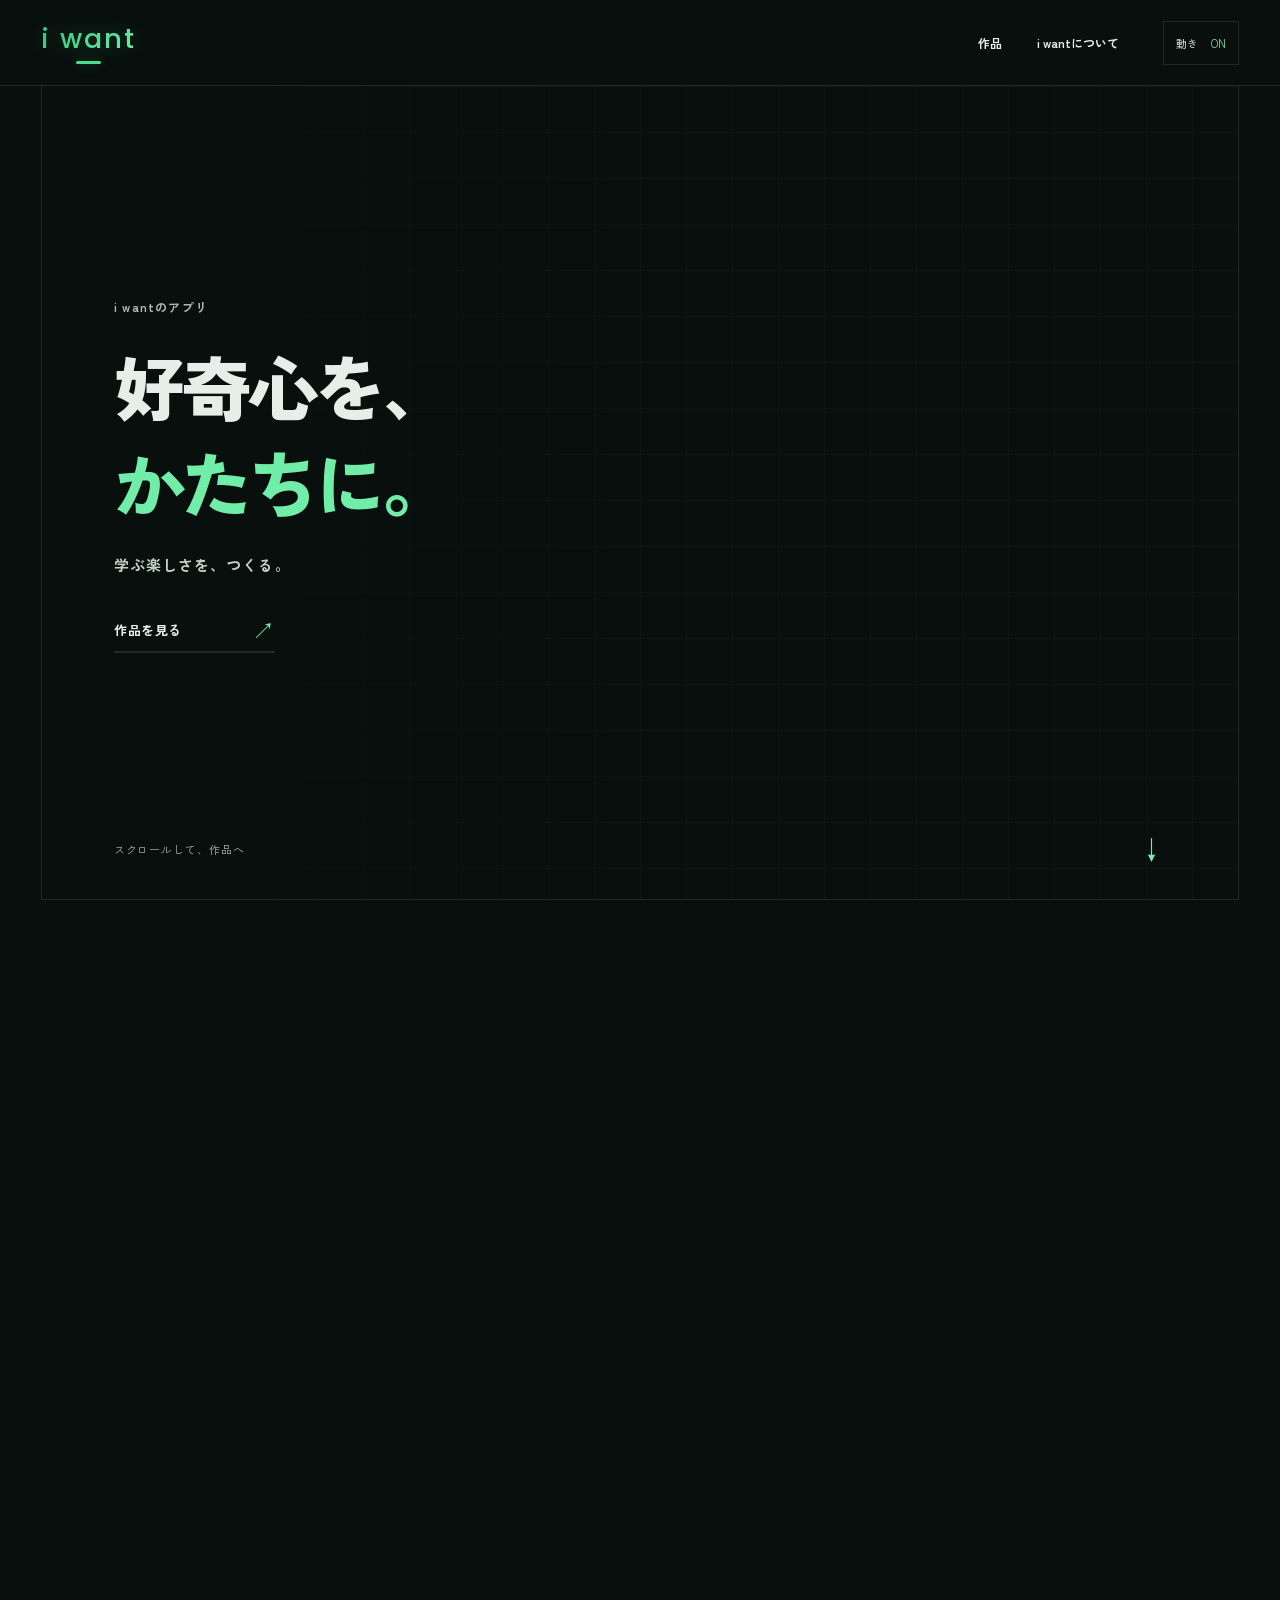
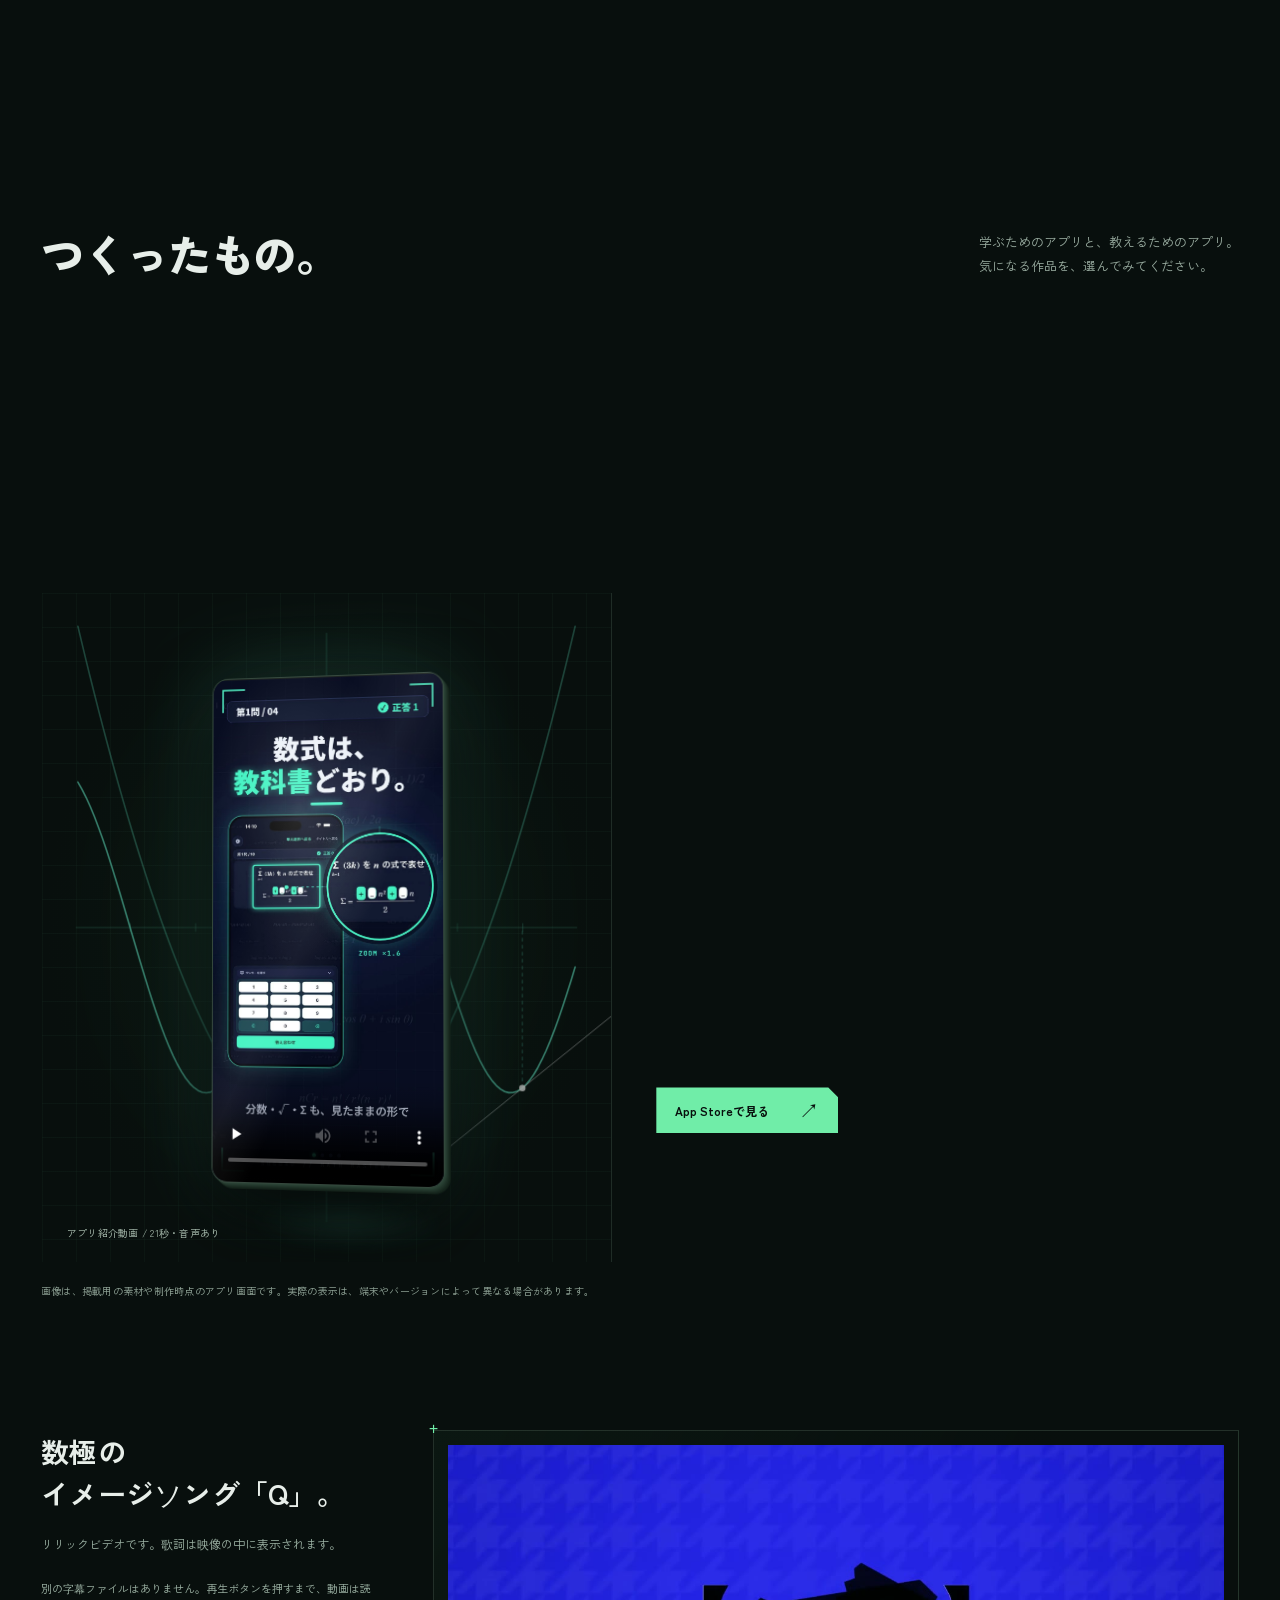
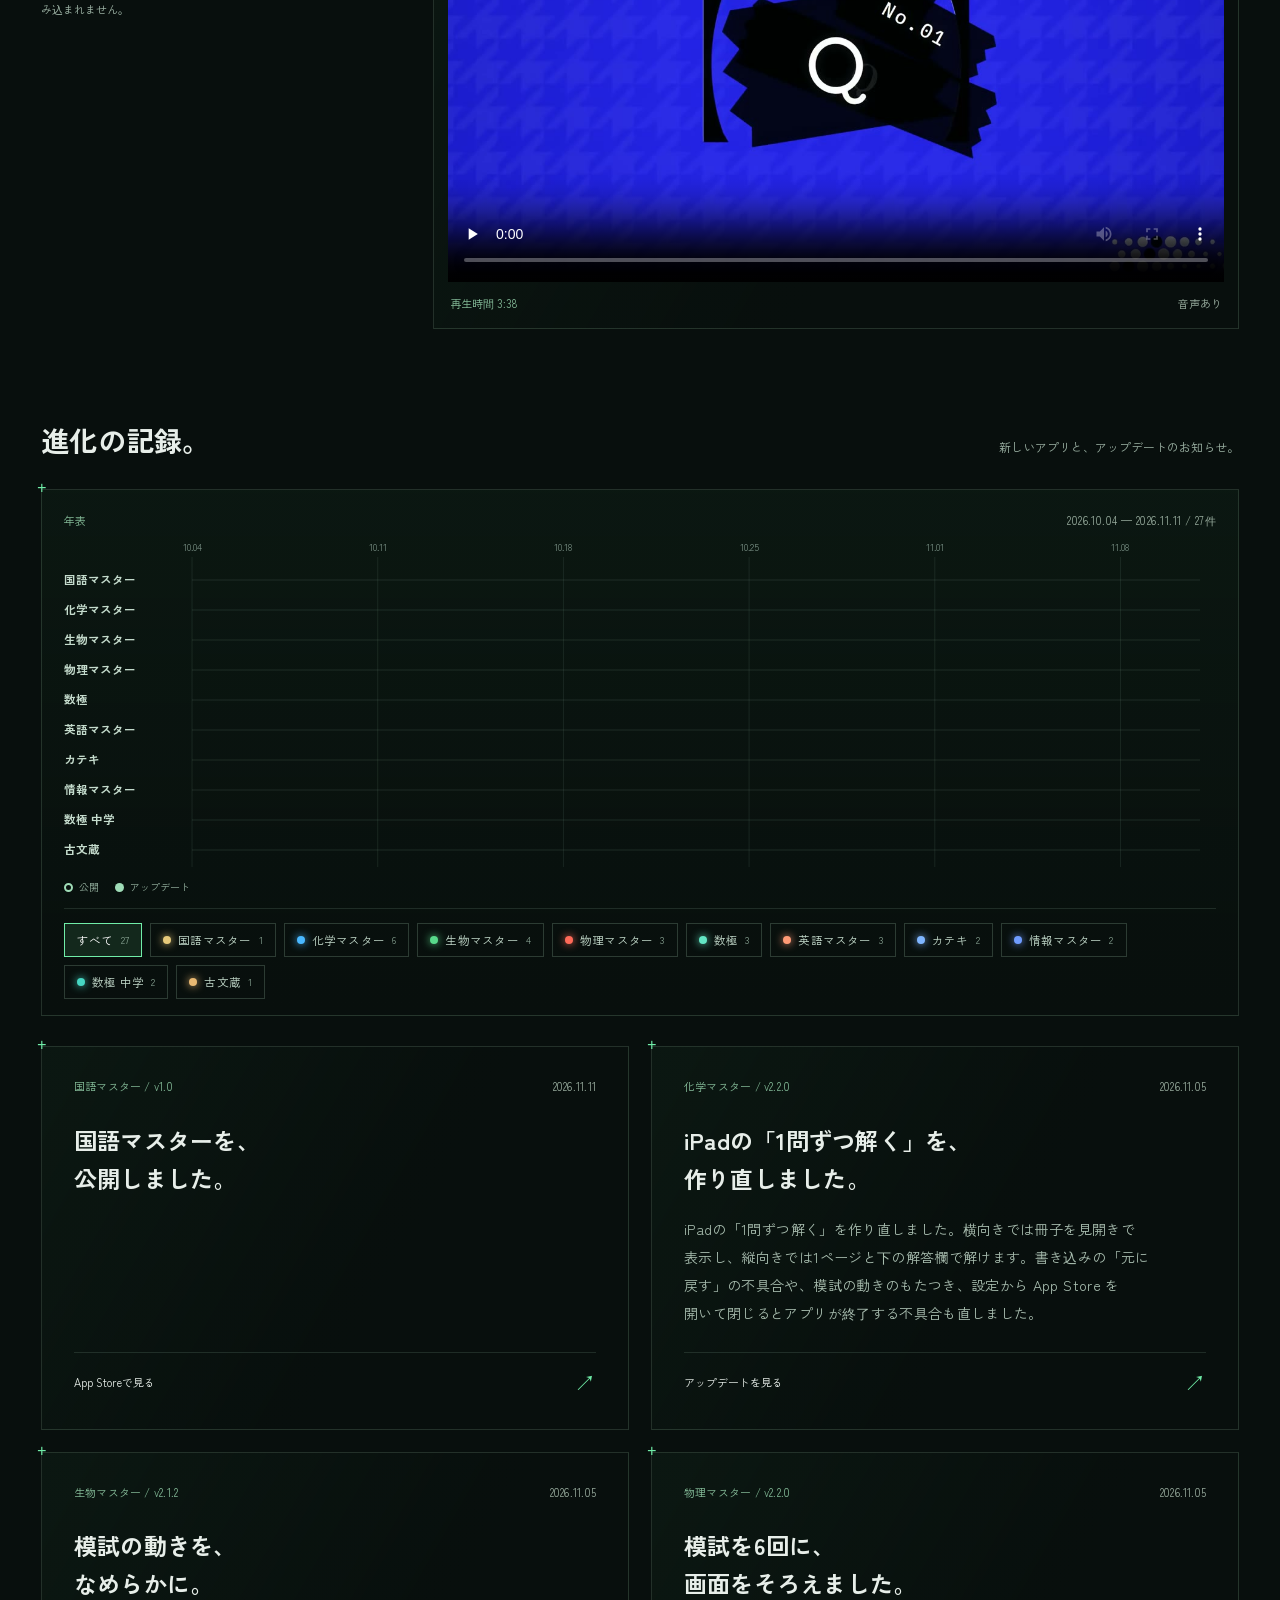
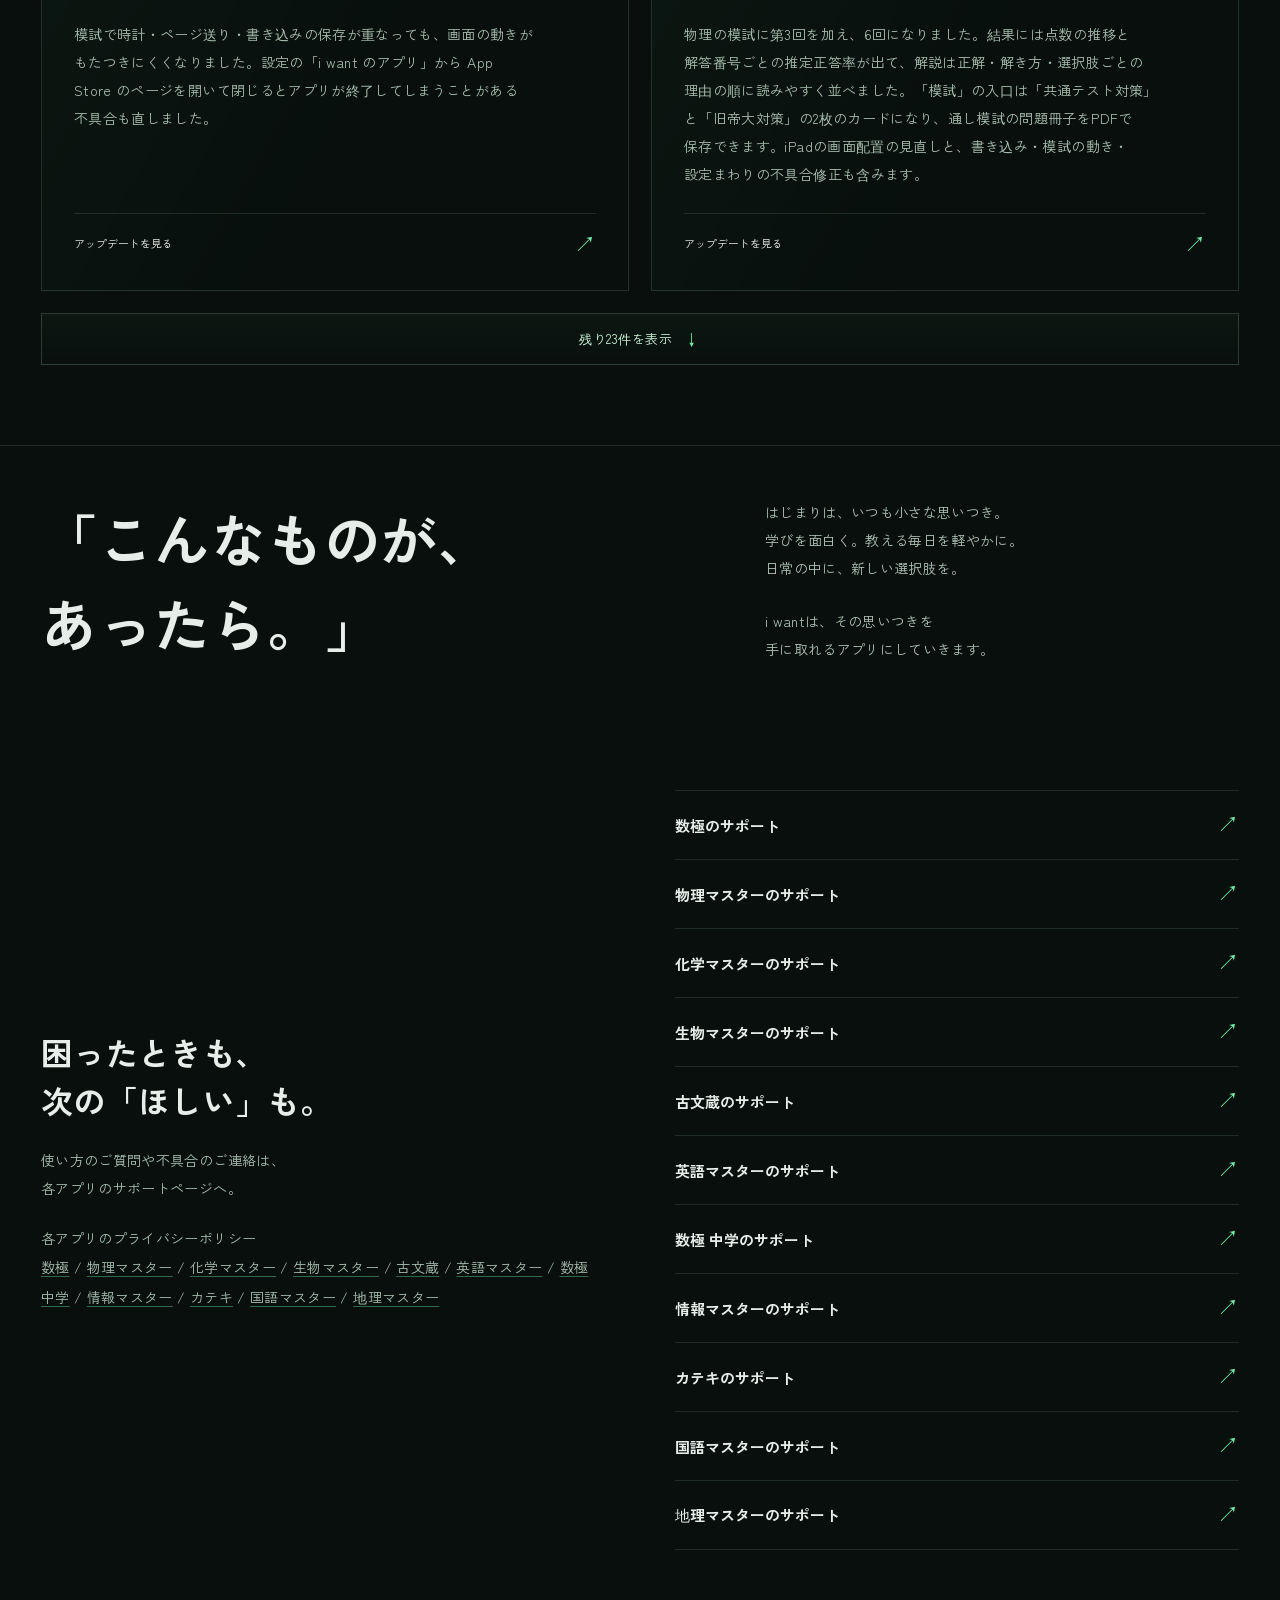
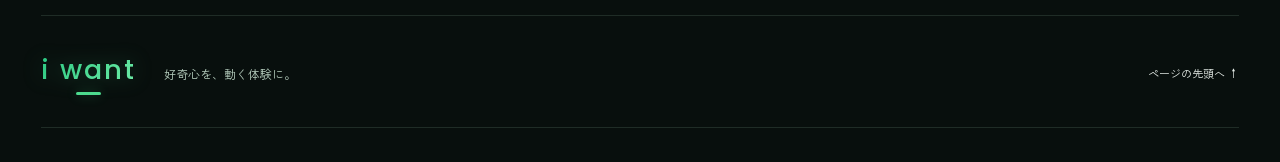
==== commit 31deb9a7: "国語マスターを公開中の表記に更新・各アプリの版を App Store の現在の版に合わせる Co-Authored-By: Claude Fable 5.2 <noreply@anthropic.co" ====
--- a/index.html
+++ b/index.html
@@ -14,7 +14,7 @@
 <a href="#works" data-project="0" class="collection-card"><div class="card-preview"><img src="assets/sugoku-screen.png" alt="" width="1284" height="2778"></div><div class="card-title"><img src="assets/sugoku-icon.png" alt="" width="38" height="38"><span>数極<small>高校数学</small></span><b>↗</b></div></a>
 <a href="#works" data-project="1" class="collection-card"><div class="card-preview"><img src="assets/physics-screen.png" alt="" width="1206" height="2622"></div><div class="card-title"><img src="assets/physics-icon.png" alt="" width="38" height="38"><span>物理マスター<small>高校物理</small></span><b>↗</b></div></a>
 <a href="#works" data-project="4" class="collection-card"><div class="card-preview"><img src="assets/kobunzo-screen.jpg" alt="" width="600" height="1298"></div><div class="card-title"><img src="assets/kobunzo-icon.png" alt="" width="38" height="38"><span>古文蔵<small>高校国語</small></span><b>↗</b></div></a>
-<a href="#works" class="collection-card more"><div class="card-preview"><div class="more-icons"><img src="assets/chemistry-icon.png" alt="" width="40" height="40"><img src="assets/biology-icon.png" alt="" width="40" height="40"><img src="assets/english-icon.png" alt="" width="40" height="40"></div><ul><li>化学マスター</li><li>生物マスター</li><li>英語マスター</li><li>数極 中学</li><li>情報マスター</li><li>カテキ</li><li>国語マスター<small>開発中</small></li><li>地理マスター<small>開発中</small></li></ul></div><div class="card-title"><span>ほか8本<small>全11本を見る</small></span><b>↗</b></div></a>
+<a href="#works" class="collection-card more"><div class="card-preview"><div class="more-icons"><img src="assets/chemistry-icon.png" alt="" width="40" height="40"><img src="assets/biology-icon.png" alt="" width="40" height="40"><img src="assets/english-icon.png" alt="" width="40" height="40"></div><ul><li>化学マスター</li><li>生物マスター</li><li>英語マスター</li><li>数極 中学</li><li>情報マスター</li><li>カテキ</li><li>国語マスター</li><li>地理マスター<small>開発中</small></li></ul></div><div class="card-title"><span>ほか8本<small>全11本を見る</small></span><b>↗</b></div></a>
 </div><p>カードを選ぶと、その作品の紹介へ。</p></div>
 </div></section>
 <section class="works" id="works" aria-labelledby="works-title">
@@ -23,7 +23,7 @@
 <div class="project-console">
 <div class="project-nav" id="project-nav">
 <div class="project-groups" aria-hidden="true"><span class="group-learn"><i>学ぶ <b>08</b></i></span><span class="group-teach"><i>教える <b>01</b></i></span></div>
-<div class="project-tabs" role="tablist" aria-label="作品一覧"><button type="button" role="tab" id="tab-0" aria-selected="true" aria-controls="project-panel" data-select="0"><span class="tab-top"><img src="assets/sugoku-icon.png" alt="" width="28" height="28" loading="lazy"></span><strong>数極</strong><small>高校数学</small></button> <button type="button" role="tab" id="tab-1" aria-selected="false" aria-controls="project-panel" tabindex="-1" data-select="1"><span class="tab-top"><img src="assets/physics-icon.png" alt="" width="28" height="28" loading="lazy"></span><strong>物理マスター</strong><small>高校物理</small></button> <button type="button" role="tab" id="tab-2" aria-selected="false" aria-controls="project-panel" tabindex="-1" data-select="2"><span class="tab-top"><img src="assets/chemistry-icon.png" alt="" width="28" height="28" loading="lazy"></span><strong>化学マスター</strong><small>高校化学</small></button> <button type="button" role="tab" id="tab-3" aria-selected="false" aria-controls="project-panel" tabindex="-1" data-select="3"><span class="tab-top"><img src="assets/biology-icon.png" alt="" width="28" height="28" loading="lazy"></span><strong>生物マスター</strong><small>高校生物</small></button> <button type="button" role="tab" id="tab-4" aria-selected="false" aria-controls="project-panel" tabindex="-1" data-select="4"><span class="tab-top"><img src="assets/kobunzo-icon.png" alt="" width="28" height="28" loading="lazy"></span><strong>古文蔵</strong><small>高校国語</small></button> <button type="button" role="tab" id="tab-5" aria-selected="false" aria-controls="project-panel" tabindex="-1" data-select="5"><span class="tab-top"><img src="assets/english-icon.png" alt="" width="28" height="28" loading="lazy"></span><strong>英語マスター</strong><small>英語学習</small></button> <button type="button" role="tab" id="tab-6" aria-selected="false" aria-controls="project-panel" tabindex="-1" data-select="6"><span class="tab-top"><img src="assets/junior-icon.png" alt="" width="28" height="28" loading="lazy"></span><strong>数極 中学</strong><small>中学数学</small></button> <button type="button" role="tab" id="tab-7" aria-selected="false" aria-controls="project-panel" tabindex="-1" data-select="7"><span class="tab-top"><img src="assets/informatics-icon.png" alt="" width="28" height="28" loading="lazy"></span><strong>情報マスター</strong><small>情報Ⅰ</small></button> <button type="button" role="tab" id="tab-8" aria-selected="false" aria-controls="project-panel" tabindex="-1" data-select="8"><span class="tab-top"><img src="assets/kateki-icon.png" alt="" width="28" height="28" loading="lazy"></span><strong>カテキ</strong><small>指導管理</small></button> <button type="button" role="tab" id="tab-9" aria-selected="false" aria-controls="project-panel" tabindex="-1" data-select="9"><span class="tab-top"><i class="tab-ph" aria-hidden="true"></i></span><strong>国語マスター</strong><small>高校国語</small></button> <button type="button" role="tab" id="tab-10" aria-selected="false" aria-controls="project-panel" tabindex="-1" data-select="10"><span class="tab-top"><i class="tab-ph" aria-hidden="true"></i></span><strong>地理マスター</strong><small>高校地理</small></button></div>
+<div class="project-tabs" role="tablist" aria-label="作品一覧"><button type="button" role="tab" id="tab-0" aria-selected="true" aria-controls="project-panel" data-select="0"><span class="tab-top"><img src="assets/sugoku-icon.png" alt="" width="28" height="28" loading="lazy"></span><strong>数極</strong><small>高校数学</small></button> <button type="button" role="tab" id="tab-1" aria-selected="false" aria-controls="project-panel" tabindex="-1" data-select="1"><span class="tab-top"><img src="assets/physics-icon.png" alt="" width="28" height="28" loading="lazy"></span><strong>物理マスター</strong><small>高校物理</small></button> <button type="button" role="tab" id="tab-2" aria-selected="false" aria-controls="project-panel" tabindex="-1" data-select="2"><span class="tab-top"><img src="assets/chemistry-icon.png" alt="" width="28" height="28" loading="lazy"></span><strong>化学マスター</strong><small>高校化学</small></button> <button type="button" role="tab" id="tab-3" aria-selected="false" aria-controls="project-panel" tabindex="-1" data-select="3"><span class="tab-top"><img src="assets/biology-icon.png" alt="" width="28" height="28" loading="lazy"></span><strong>生物マスター</strong><small>高校生物</small></button> <button type="button" role="tab" id="tab-4" aria-selected="false" aria-controls="project-panel" tabindex="-1" data-select="4"><span class="tab-top"><img src="assets/kobunzo-icon.png" alt="" width="28" height="28" loading="lazy"></span><strong>古文蔵</strong><small>高校国語</small></button> <button type="button" role="tab" id="tab-5" aria-selected="false" aria-controls="project-panel" tabindex="-1" data-select="5"><span class="tab-top"><img src="assets/english-icon.png" alt="" width="28" height="28" loading="lazy"></span><strong>英語マスター</strong><small>英語学習</small></button> <button type="button" role="tab" id="tab-6" aria-selected="false" aria-controls="project-panel" tabindex="-1" data-select="6"><span class="tab-top"><img src="assets/junior-icon.png" alt="" width="28" height="28" loading="lazy"></span><strong>数極 中学</strong><small>中学数学</small></button> <button type="button" role="tab" id="tab-7" aria-selected="false" aria-controls="project-panel" tabindex="-1" data-select="7"><span class="tab-top"><img src="assets/informatics-icon.png" alt="" width="28" height="28" loading="lazy"></span><strong>情報マスター</strong><small>情報Ⅰ</small></button> <button type="button" role="tab" id="tab-8" aria-selected="false" aria-controls="project-panel" tabindex="-1" data-select="8"><span class="tab-top"><img src="assets/kateki-icon.png" alt="" width="28" height="28" loading="lazy"></span><strong>カテキ</strong><small>指導管理</small></button> <button type="button" role="tab" id="tab-9" aria-selected="false" aria-controls="project-panel" tabindex="-1" data-select="9"><span class="tab-top"><img src="assets/kokugo-icon.png" alt="" width="28" height="28" loading="lazy"></span><strong>国語マスター</strong><small>高校国語</small></button> <button type="button" role="tab" id="tab-10" aria-selected="false" aria-controls="project-panel" tabindex="-1" data-select="10"><span class="tab-top"><i class="tab-ph" aria-hidden="true"></i></span><strong>地理マスター</strong><small>高校地理</small></button></div>
 </div>
 <p class="project-swipe" aria-hidden="true">左右にスクロールして、ほかの作品へ <span>→</span></p>
 <div id="project-panel" role="tabpanel" aria-labelledby="tab-0" tabindex="0">
@@ -35,7 +35,7 @@
 <figure class="song-player"><div class="song-frame"><video controls playsinline preload="none" poster="assets/q-lyric-poster.jpg" width="1280" height="720" aria-label="数極のイメージソング「Q」のリリックビデオ" aria-describedby="song-note"><source src="assets/q-lyric-video.mp4" type="video/mp4"><p>このブラウザでは動画を再生できません。<a href="assets/q-lyric-video.mp4">動画ファイル（MP4）を開く</a></p></video></div><figcaption class="song-meta"><span>再生時間 3:38</span><span>音声あり</span></figcaption></figure>
 <p class="song-note" id="song-note">別の字幕ファイルはありません。再生ボタンを押すまで、動画は読み込まれません。</p>
 </section>
-<section class="updates" id="updates" aria-labelledby="updates-title"><div class="subsection-heading"><h2 id="updates-title">進化の記録。</h2><p>新しいアプリと、アップデートのお知らせ。</p></div><div class="update-grid"><article class="update-card"><div class="update-meta mono"><span>化学マスター / v2.2.0</span><time datetime="2026-11-05">2026.11.05</time></div><h3>iPadの「1問ずつ解く」を、<br>作り直しました。</h3><p>iPadの「1問ずつ解く」を作り直しました。横向きでは冊子を見開きで表示し、縦向きでは1ページと下の解答欄で解けます。書き込みの「元に戻す」の不具合や、模試の動きのもたつき、設定から App Store を開いて閉じるとアプリが終了する不具合も直しました。</p><a href="https://apps.apple.com/jp/app/%E5%8C%96%E5%AD%A6%E3%83%9E%E3%82%B9%E3%82%BF%E3%83%BC/id6788745347" target="_blank" rel="noopener noreferrer">アップデートを見る <span>↗</span></a></article>
+<section class="updates" id="updates" aria-labelledby="updates-title"><div class="subsection-heading"><h2 id="updates-title">進化の記録。</h2><p>新しいアプリと、アップデートのお知らせ。</p></div><div class="update-grid"><article class="update-card"><div class="update-meta mono"><span>国語マスター / v1.0</span><time datetime="2026-11-11">2026.11.11</time></div><h3>国語マスターを、<br>公開しました。</h3><a href="https://apps.apple.com/jp/app/%E5%9B%BD%E8%AA%9E%E3%83%9E%E3%82%B9%E3%82%BF%E3%83%BC/id6832473283" target="_blank" rel="noopener noreferrer">App Storeで見る <span>↗</span></a></article><article class="update-card"><div class="update-meta mono"><span>化学マスター / v2.2.0</span><time datetime="2026-11-05">2026.11.05</time></div><h3>iPadの「1問ずつ解く」を、<br>作り直しました。</h3><p>iPadの「1問ずつ解く」を作り直しました。横向きでは冊子を見開きで表示し、縦向きでは1ページと下の解答欄で解けます。書き込みの「元に戻す」の不具合や、模試の動きのもたつき、設定から App Store を開いて閉じるとアプリが終了する不具合も直しました。</p><a href="https://apps.apple.com/jp/app/%E5%8C%96%E5%AD%A6%E3%83%9E%E3%82%B9%E3%82%BF%E3%83%BC/id6788745347" target="_blank" rel="noopener noreferrer">アップデートを見る <span>↗</span></a></article>
 <article class="update-card"><div class="update-meta mono"><span>生物マスター / v2.1.2</span><time datetime="2026-11-05">2026.11.05</time></div><h3>模試の動きを、<br>なめらかに。</h3><p>模試で時計・ページ送り・書き込みの保存が重なっても、画面の動きがもたつきにくくなりました。設定の「i want のアプリ」から App Store のページを開いて閉じるとアプリが終了してしまうことがある不具合も直しました。</p><a href="https://apps.apple.com/jp/app/%E7%94%9F%E7%89%A9%E3%83%9E%E3%82%B9%E3%82%BF%E3%83%BC/id6796595184" target="_blank" rel="noopener noreferrer">アップデートを見る <span>↗</span></a></article>
 <article class="update-card"><div class="update-meta mono"><span>物理マスター / v2.2.0</span><time datetime="2026-11-05">2026.11.05</time></div><h3>模試を6回に、<br>画面をそろえました。</h3><p>物理の模試に第3回を加え、6回になりました。結果には点数の推移と解答番号ごとの推定正答率が出て、解説は正解・解き方・選択肢ごとの理由の順に読みやすく並べました。「模試」の入口は「共通テスト対策」と「旧帝大対策」の2枚のカードになり、通し模試の問題冊子をPDFで保存できます。iPadの画面配置の見直しと、書き込み・模試の動き・設定まわりの不具合修正も含みます。</p><a href="https://apps.apple.com/jp/app/%E7%89%A9%E7%90%86%E3%83%9E%E3%82%B9%E3%82%BF%E3%83%BC/id6796362607" target="_blank" rel="noopener noreferrer">アップデートを見る <span>↗</span></a></article>
 <article class="update-card"><div class="update-meta mono"><span>生物マスター / v2.1.1</span><time datetime="2026-11-03">2026.11.03</time></div><h3>画面をそろえて、<br>iPadも新しく。</h3><p>化学マスター・物理マスターと同じ画面構成にそろえ、iPadの画面も広い画面に合わせた配置に作り直しました。「模試」の入口は「共通テスト対策」と「旧帝大対策」の2枚のカードになり、模試の結果には偏差値（目安）を表示。講義を最後まで読むと「読了」が付きます。</p><a href="https://apps.apple.com/jp/app/%E7%94%9F%E7%89%A9%E3%83%9E%E3%82%B9%E3%82%BF%E3%83%BC/id6796595184" target="_blank" rel="noopener noreferrer">アップデートを見る <span>↗</span></a></article><article class="update-card"><div class="update-meta mono"><span>数極 / v2.2.0</span><time datetime="2026-11-01">2026.11.01</time></div><h3>ミシック枠と、<br>問題の報告。</h3><p>動くプロフィール枠「ミシック」3種を追加し、ショップで各20コインと交換できるようにしました。問題画面の旗のボタンからは、問題文や答えの誤りを報告できます。共通テスト対策では「式と証明・複素数と方程式」の単元別教材を7冊追加し、全15分野・105冊になりました。</p><a href="https://apps.apple.com/jp/app/%E6%95%B0%E6%A5%B5/id6788627418" target="_blank" rel="noopener noreferrer">アップデートを見る <span>↗</span></a></article><article class="update-card"><div class="update-meta mono"><span>化学マスター / v2.1.0</span><time datetime="2026-10-31">2026.10.31</time></div><h3>模試に、<br>共通テスト対策を。</h3><p>「模試」に「共通テスト対策」を加え、本番と同じ紙面の大問46大問・245問をすべて無料で収録しました。単元別演習は1問ごとに答えと解説を確認でき、解いた回の得点・偏差値や、成績の「偏差値の推移」「得意・苦手の単元」も見られます。</p><a href="https://apps.apple.com/jp/app/%E5%8C%96%E5%AD%A6%E3%83%9E%E3%82%B9%E3%82%BF%E3%83%BC/id6788745347" target="_blank" rel="noopener noreferrer">アップデートを見る <span>↗</span></a></article><article class="update-card"><div class="update-meta mono"><span>化学マスター / v2.0.7</span><time datetime="2026-10-27">2026.10.27</time></div><h3>iPadで固まる、<br>不具合を修正。</h3><p>iPadで「解く」から問題を始めると、画面が固まることがある不具合を修正しました。</p><a href="https://apps.apple.com/jp/app/%E5%8C%96%E5%AD%A6%E3%83%9E%E3%82%B9%E3%82%BF%E3%83%BC/id6788745347" target="_blank" rel="noopener noreferrer">アップデートを見る <span>↗</span></a></article><article class="update-card"><div class="update-meta mono"><span>化学マスター / v2.0.6</span><time datetime="2026-10-24">2026.10.24</time></div><h3>模試の結果が、<br>見えるように。</h3><p>共通テスト形式の模試の結果に、推定平均点・偏差値・推移を表示。周期表は118元素すべてに対応し、『解く』画面と体験ラボも作り直しました。</p><a href="https://apps.apple.com/jp/app/%E5%8C%96%E5%AD%A6%E3%83%9E%E3%82%B9%E3%82%BF%E3%83%BC/id6788745347" target="_blank" rel="noopener noreferrer">アップデートを見る <span>↗</span></a></article><article class="update-card"><div class="update-meta mono"><span>英語マスター / v1.1</span><time datetime="2026-10-24">2026.10.24</time></div><h3>全訳に、<br>解説を。</h3><p>リーディングの通し模試に第3〜5回を追加。全訳の各設問に、選択肢ごとの正誤と根拠の一文を示す解説を付けました。</p><a href="https://apps.apple.com/jp/app/%E8%8B%B1%E8%AA%9E%E3%83%9E%E3%82%B9%E3%82%BF%E3%83%BC/id6816360716" target="_blank" rel="noopener noreferrer">アップデートを見る <span>↗</span></a></article><article class="update-card"><div class="update-meta mono"><span>生物マスター / v2.1.0</span><time datetime="2026-10-22">2026.10.22</time></div><h3>共通テスト模試を、<br>3回分に。</h3><p>共通テスト模試の第2回・第3回を追加し、第1回を新しい大問に差し替えました。模試の成績と、開いてすぐ解けるドパモードも追加しました。</p><a href="https://apps.apple.com/jp/app/%E7%94%9F%E7%89%A9%E3%83%9E%E3%82%B9%E3%82%BF%E3%83%BC/id6796595184" target="_blank" rel="noopener noreferrer">アップデートを見る <span>↗</span></a></article><article class="update-card"><div class="update-meta mono"><span>物理マスター / v2.1.0</span><time datetime="2026-10-20">2026.10.20</time></div><h3>旧帝大対策を、<br>追加しました。</h3><p>北大・東北大・東大・名古屋大・京大・阪大・九大の手引き、講義、大問と総合模試を収録。物理基礎の模試、記録の分析、計算ドリルも増やしました。</p><a href="https://apps.apple.com/jp/app/%E7%89%A9%E7%90%86%E3%83%9E%E3%82%B9%E3%82%BF%E3%83%BC/id6796362607" target="_blank" rel="noopener noreferrer">アップデートを見る <span>↗</span></a></article><article class="update-card"><div class="update-meta mono"><span>数極 / v2.1.4</span><time datetime="2026-10-20">2026.10.20</time></div><h3>ミシックアイコンが、<br>登場。</h3><p>声とともに動く新しいアイコン「ミシック」5人（ユキネ・ヒヨリ・ヒナタ・カグヤ・ホクト）を追加しました。霜夜スキンと極みパス Vol.3も登場しました。</p><a href="https://apps.apple.com/jp/app/%E6%95%B0%E6%A5%B5/id6788627418" target="_blank" rel="noopener noreferrer">アップデートを見る <span>↗</span></a></article><article class="update-card"><div class="update-meta mono"><span>化学マスター / v2.0.5</span><time datetime="2026-10-20">2026.10.20</time></div><h3>収録問題を、<br>1,794問に。</h3><p>教科書レベルの問題を新しく作り、収録問題を1,110問から1,794問にしました。一部の問題には、表・エネルギー図・装置図を付けました。</p><a href="https://apps.apple.com/jp/app/%E5%8C%96%E5%AD%A6%E3%83%9E%E3%82%B9%E3%82%BF%E3%83%BC/id6788745347" target="_blank" rel="noopener noreferrer">アップデートを見る <span>↗</span></a></article><article class="update-card"><div class="update-meta mono"><span>カテキ / v1.2.3</span><time datetime="2026-10-20">2026.10.20</time></div><h3>カレンダーを、<br>見やすく。</h3><p>先生のホームのカレンダーの見出しを1行にまとめ、年月や月・週の切り替え、指導日の登録を並べました。生徒の一覧は名前の読みの順になりました。</p><a href="https://apps.apple.com/jp/app/%E3%82%AB%E3%83%86%E3%82%AD/id6789912177" target="_blank" rel="noopener noreferrer">アップデートを見る <span>↗</span></a></article><article class="update-card"><div class="update-meta mono"><span>情報マスター / v1.0.2</span><time datetime="2026-10-19">2026.10.19</time></div><h3>解説シートを、<br>作り直しました。</h3><p>60分模試の1回目の問題を見直しました。解説シートは「結果の表→解説→選択肢の説明」の順に作り直し、間違えたところを確かめやすくしました。</p><a href="https://apps.apple.com/jp/app/%E6%83%85%E5%A0%B1%E3%83%9E%E3%82%B9%E3%82%BF%E3%83%BC/id6818530141" target="_blank" rel="noopener noreferrer">アップデートを見る <span>↗</span></a></article><article class="update-card"><div class="update-meta mono"><span>英語マスター / v1.0.3</span><time datetime="2026-10-16">2026.10.16</time></div><h3>設問別演習を、<br>56題に。</h3><p>リーディングの設問別演習に、第1〜8問それぞれ2題、計16題を追加しました（全56題）。</p><a href="https://apps.apple.com/jp/app/%E8%8B%B1%E8%AA%9E%E3%83%9E%E3%82%B9%E3%82%BF%E3%83%BC/id6816360716" target="_blank" rel="noopener noreferrer">アップデートを見る <span>↗</span></a></article><article class="update-card"><div class="update-meta mono"><span>数極 中学 / v1.0.2</span><time datetime="2026-10-16">2026.10.16</time></div><h3>答えの入力を、<br>桁数に合わせて。</h3><p>答えを入れるマスの数を、答えの桁数に合わせました。方程式の2つの解は小さい順に答えるようにし、極位戦の出題範囲を教科書で習う時期に合わせました。</p><a href="https://apps.apple.com/jp/app/%E6%95%B0%E6%A5%B5-%E4%B8%AD%E5%AD%A6/id6821298365" target="_blank" rel="noopener noreferrer">アップデートを見る <span>↗</span></a></article><article class="update-card"><div class="update-meta mono"><span>数極 中学 / v1.0</span><time datetime="2026-10-13">2026.10.13</time></div><h3>数極 中学を、<br>公開しました。</h3><a href="https://apps.apple.com/jp/app/%E6%95%B0%E6%A5%B5-%E4%B8%AD%E5%AD%A6/id6821298365" target="_blank" rel="noopener noreferrer">App Storeで見る <span>↗</span></a></article><article class="update-card"><div class="update-meta mono"><span>化学マスター / v2.0.3</span><time datetime="2026-10-12">2026.10.12</time></div><h3>模試の解説を、<br>追加しました。</h3><p>共通テスト模試の解説を追加しました。</p><a href="https://apps.apple.com/jp/app/%E5%8C%96%E5%AD%A6%E3%83%9E%E3%82%B9%E3%82%BF%E3%83%BC/id6788745347" target="_blank" rel="noopener noreferrer">アップデートを見る <span>↗</span></a></article><article class="update-card"><div class="update-meta mono"><span>数極 / v2.1.3</span><time datetime="2026-10-12">2026.10.12</time></div><h3>共通テスト教材を、<br>59冊に。</h3><p>数学Ⅰ・Aと数学Ⅱ・B・Cの単元別教材を28冊追加し、計59冊に。両科目の模試を各5回、計10回収録し、教材と模試の図・冊子PDFを作り直しました。</p><a href="https://apps.apple.com/jp/app/%E6%95%B0%E6%A5%B5/id6788627418" target="_blank" rel="noopener noreferrer">アップデートを見る <span>↗</span></a></article><article class="update-card"><div class="update-meta mono"><span>カテキ / v1.2.1</span><time datetime="2026-10-12">2026.10.12</time></div><h3>先生のホームに、<br>今月のカレンダー。</h3><p>画面全体のデザインを新しくし、先生のホームの先頭に今月のカレンダーを表示。授業の詳細と保護者のホームも整えました。</p><a href="https://apps.apple.com/jp/app/%E3%82%AB%E3%83%86%E3%82%AD/id6789912177" target="_blank" rel="noopener noreferrer">アップデートを見る <span>↗</span></a></article><article class="update-card"><div class="update-meta mono"><span>生物マスター / v2.0.0</span><time datetime="2026-10-11">2026.10.11</time></div><h3>模試と単元演習を、<br>追加しました。</h3><p>共通テスト模試と単元別演習を追加しました。模試は生物と生物基礎、単元別演習は全111問です。どちらも無料です。</p><a href="https://apps.apple.com/jp/app/%E7%94%9F%E7%89%A9%E3%83%9E%E3%82%B9%E3%82%BF%E3%83%BC/id6796595184" target="_blank" rel="noopener noreferrer">アップデートを見る <span>↗</span></a></article><article class="update-card"><div class="update-meta mono"><span>英語マスター / v1.0.2</span><time datetime="2026-10-11">2026.10.11</time></div><h3>iPadで、冊子と訳を<br>並べて読めるように。</h3><p>問題冊子は横向きで2頁を並べて表示。全訳・台本も、問題冊子と訳を左右に並べて読めるようになりました。リスニングの通し模試第2・3回と大問別演習30題を追加しました。</p><a href="https://apps.apple.com/jp/app/%E8%8B%B1%E8%AA%9E%E3%83%9E%E3%82%B9%E3%82%BF%E3%83%BC/id6816360716" target="_blank" rel="noopener noreferrer">アップデートを見る <span>↗</span></a></article><article class="update-card"><div class="update-meta mono"><span>古文蔵 / v1.0.1</span><time datetime="2026-10-05">2026.10.05</time></div><h3>古典文法を、<br>12回の講義と72問に。</h3><p>古典文法に助動詞の講義と確認問題を追加。講義12回・確認問題72問になりました。26章に朗読音声を付け、縦書きでは朗読に合わせてページが進みます。</p><a href="https://apps.apple.com/jp/app/%E5%8F%A4%E6%96%87%E8%94%B5/id6811652501" target="_blank" rel="noopener noreferrer">アップデートを見る <span>↗</span></a></article><article class="update-card"><div class="update-meta mono"><span>情報マスター / v1.0</span><time datetime="2026-10-05">2026.10.05</time></div><h3>情報マスターを、<br>公開しました。</h3><a href="https://apps.apple.com/jp/app/%E6%83%85%E5%A0%B1%E3%83%9E%E3%82%B9%E3%82%BF%E3%83%BC/id6818530141" target="_blank" rel="noopener noreferrer">App Storeで見る <span>↗</span></a></article><article class="update-card"><div class="update-meta mono"><span>物理マスター / v2.0.0</span><time datetime="2026-10-04">2026.10.04</time></div><h3>iPadの学び方を、<br>新しく。</h3><p>iPadのホームと章の一覧を刷新。模試の冊子に書き込めるようになりました。電卓は模試の提出後の見直しで使えます。iPhoneの講義はページ送りになりました。</p><a href="https://apps.apple.com/jp/app/%E7%89%A9%E7%90%86%E3%83%9E%E3%82%B9%E3%82%BF%E3%83%BC/id6796362607" target="_blank" rel="noopener noreferrer">アップデートを見る <span>↗</span></a></article></div></section>
--- a/fx.css
+++ b/fx.css
@@ -28,7 +28,7 @@
   animation-timeline:scroll(root block);animation-duration:auto;animation-timing-function:linear;animation-fill-mode:both}
 html.hero-sda body:not(.motion-off) .core-flare{animation-name:fx-flare;animation-range:0px var(--hero-range)}
 html.hero-sda body:not(.motion-off) .collection-preview>:is(h2,p){animation-name:fx-fade;animation-range:calc(var(--hero-range) * .6) calc(var(--hero-range) * .8)}
-html.hero-sda body:not(.motion-off) .collection-card{animation-name:fx-card;transform-origin:50% 50%;
+html.hero-sda body:not(.motion-off) .collection-preview .collection-card{animation-name:fx-card;transform-origin:50% 50%;
   animation-range:calc(var(--hero-range) * (.38 + var(--fo,0) * .035)) calc(var(--hero-range) * (.68 + var(--fo,0) * .035));
   animation-timing-function:cubic-bezier(.2,.75,.25,1)}
 /* where each card starts, measured from its own place: --fxo columns to the side, --fyo rows down */
@@ -89,9 +89,9 @@
 /* shadow on the floor, sliding against the tilt */
 .fx-floor{position:absolute;left:50%;top:100%;width:86%;height:44px;margin:14px 0 0 -43%;z-index:-1;pointer-events:none;border-radius:50%;
   background:radial-gradient(closest-side,color-mix(in srgb,var(--fx-accent) 34%,#000) 0,#0000 100%);opacity:.55;filter:blur(10px);
-  transform:translateX(calc(var(--fx-ry) / 1deg * -2.2px)) translateZ(-60px)}
+  transform:translateX(var(--fx-fx,0px)) translateZ(-60px)}
 .motion-off .fx-glare{opacity:.45}
-@media(max-width:700px){.screen-display.is-raw>button{padding:6px;border-radius:24px}.screen-display.is-raw>button>img{border-radius:18px}.fx-glare{border-radius:10px}.screen-display.is-raw .fx-glare{border-radius:24px}.fx-floor{height:26px;margin-top:8px}}
+@media(max-width:700px){.screen-display.is-raw>button{padding:6px;border-radius:24px}.screen-display.is-raw>button>img{border-radius:18px}.fx-glare{border-radius:10px}.screen-display.is-raw .fx-glare{border-radius:24px}.fx-floor{height:26px;margin-top:8px}.screen-display.is-raw>button>.zoom-hint{left:6px;right:6px;bottom:6px;border-radius:0 0 18px 18px}}
 /* touch devices have no pointer to follow: a slow sway instead */
 @media (hover:none) and (prefers-reduced-motion:no-preference){
   body:not(.motion-off) .project-art:not(.is-playing) .screen-display{animation:fx-sway 9s ease-in-out infinite}
@@ -101,6 +101,7 @@
 /* ------------------------------------------------------------------ C. subject drawings ---------- */
 .project-art canvas.fx-motif{position:absolute;inset:0;width:100%;height:100%;z-index:1;opacity:.62;pointer-events:none}
 .project-art.is-dev canvas.fx-motif{opacity:.5}
+.project-art .art-note{z-index:3}
 .project-art.is-dev .dev-visual{text-shadow:0 2px 24px #080f0d}
 
 /* ------------------------------------------------------------------ D. transitions --------------- */
@@ -137,7 +138,7 @@
 .fx-tl-svg .tl-hit{fill:transparent}
 .fx-timeline.is-in .tl-line{stroke-dashoffset:0;transition:stroke-dashoffset 1.5s cubic-bezier(.3,.6,.2,1) var(--d,0ms)}
 .fx-timeline.is-in .tl-dot .pt{opacity:1;transform:none;transition:opacity .35s ease var(--d,0ms),transform .55s cubic-bezier(.2,1.6,.4,1) var(--d,0ms),r .2s}
-.fx-timeline.is-in .tl-dot.is-launch .ring{animation:fx-ping 2.6s ease-out var(--d,0ms) 2 both}
+.fx-timeline.is-in .tl-dot.is-launch .ring{animation:fx-ping 2.6s ease-out var(--d,0ms) 2 forwards}
 @keyframes fx-ping{0%{opacity:.8;transform:scale(.4)}100%{opacity:0;transform:scale(3.2)}}
 .fx-timeline.has-filter .tl-lane:not(.is-picked){opacity:.22}
 .motion-off .fx-timeline .tl-line,.motion-off .fx-timeline .tl-dot .pt{transition:none!important}
@@ -156,6 +157,11 @@
 .fx-tl-legend i{display:inline-block;width:9px;height:9px;border-radius:50%;margin-right:6px;vertical-align:-1px;background:#9fdcb7}
 .fx-tl-legend i.launch{background:transparent;border:2px solid #9fdcb7;box-sizing:border-box}
 .update-card[hidden]{display:none}
+.fx-tl-more{display:flex;align-items:center;justify-content:center;gap:12px;width:100%;min-height:52px;margin-top:22px;border:1px solid #75937e55;background:linear-gradient(180deg,#0d1c14aa,#080f0d);color:#c9f3d9;font:inherit;font-size:13px;letter-spacing:.04em;cursor:pointer;transition:background .2s,border-color .2s}
+.fx-tl-more:hover{background:#12241a;border-color:#70eda888}
+.fx-tl-more span{color:var(--green);font-size:16px}
+.fx-tl-more[hidden]{display:none}
+.fx-timeline{scroll-margin-top:110px}
 .update-card.fx-flash{animation:fx-flash 1.6s ease-out}
 @keyframes fx-flash{0%{box-shadow:0 0 0 1px var(--fx-flash,#70eda8),0 0 46px color-mix(in srgb,var(--fx-flash,#70eda8) 45%,transparent)}100%{box-shadow:0 0 0 1px transparent,0 0 0 transparent}}
 .update-card{scroll-margin-top:110px}
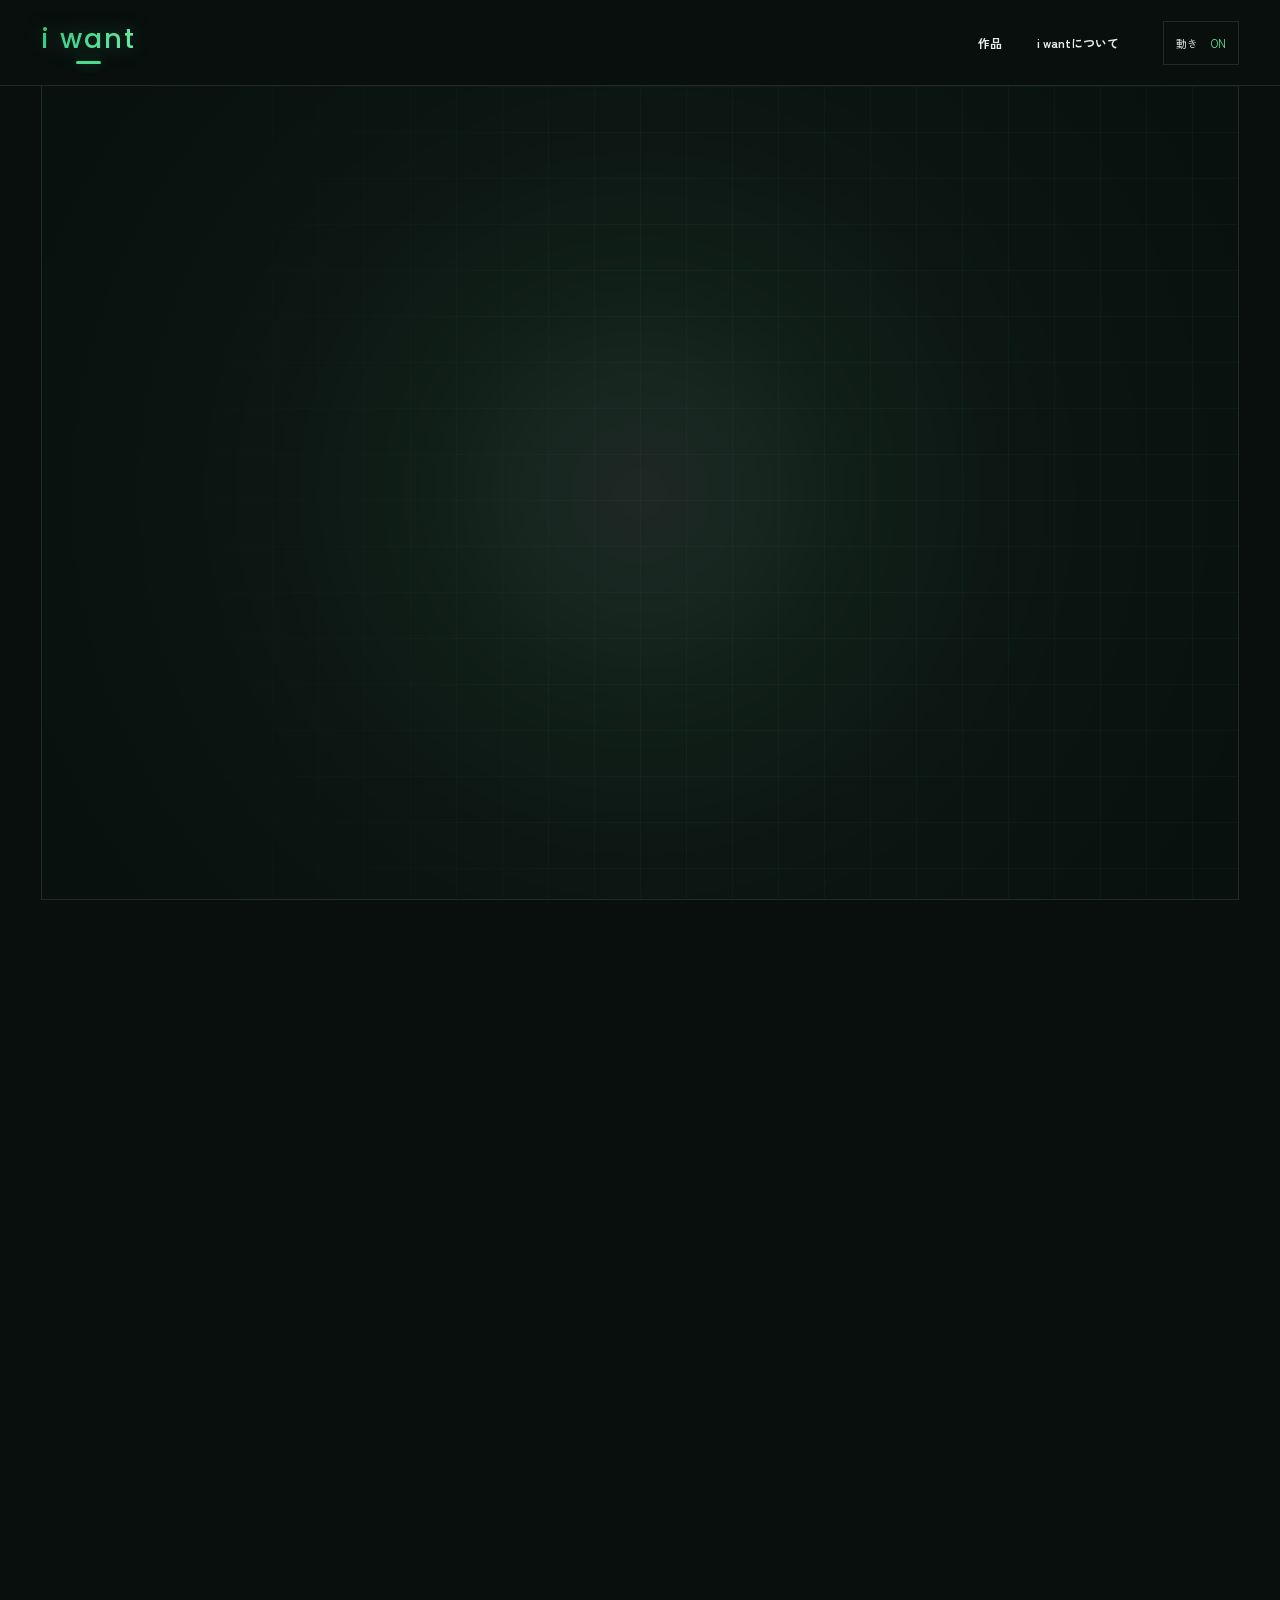
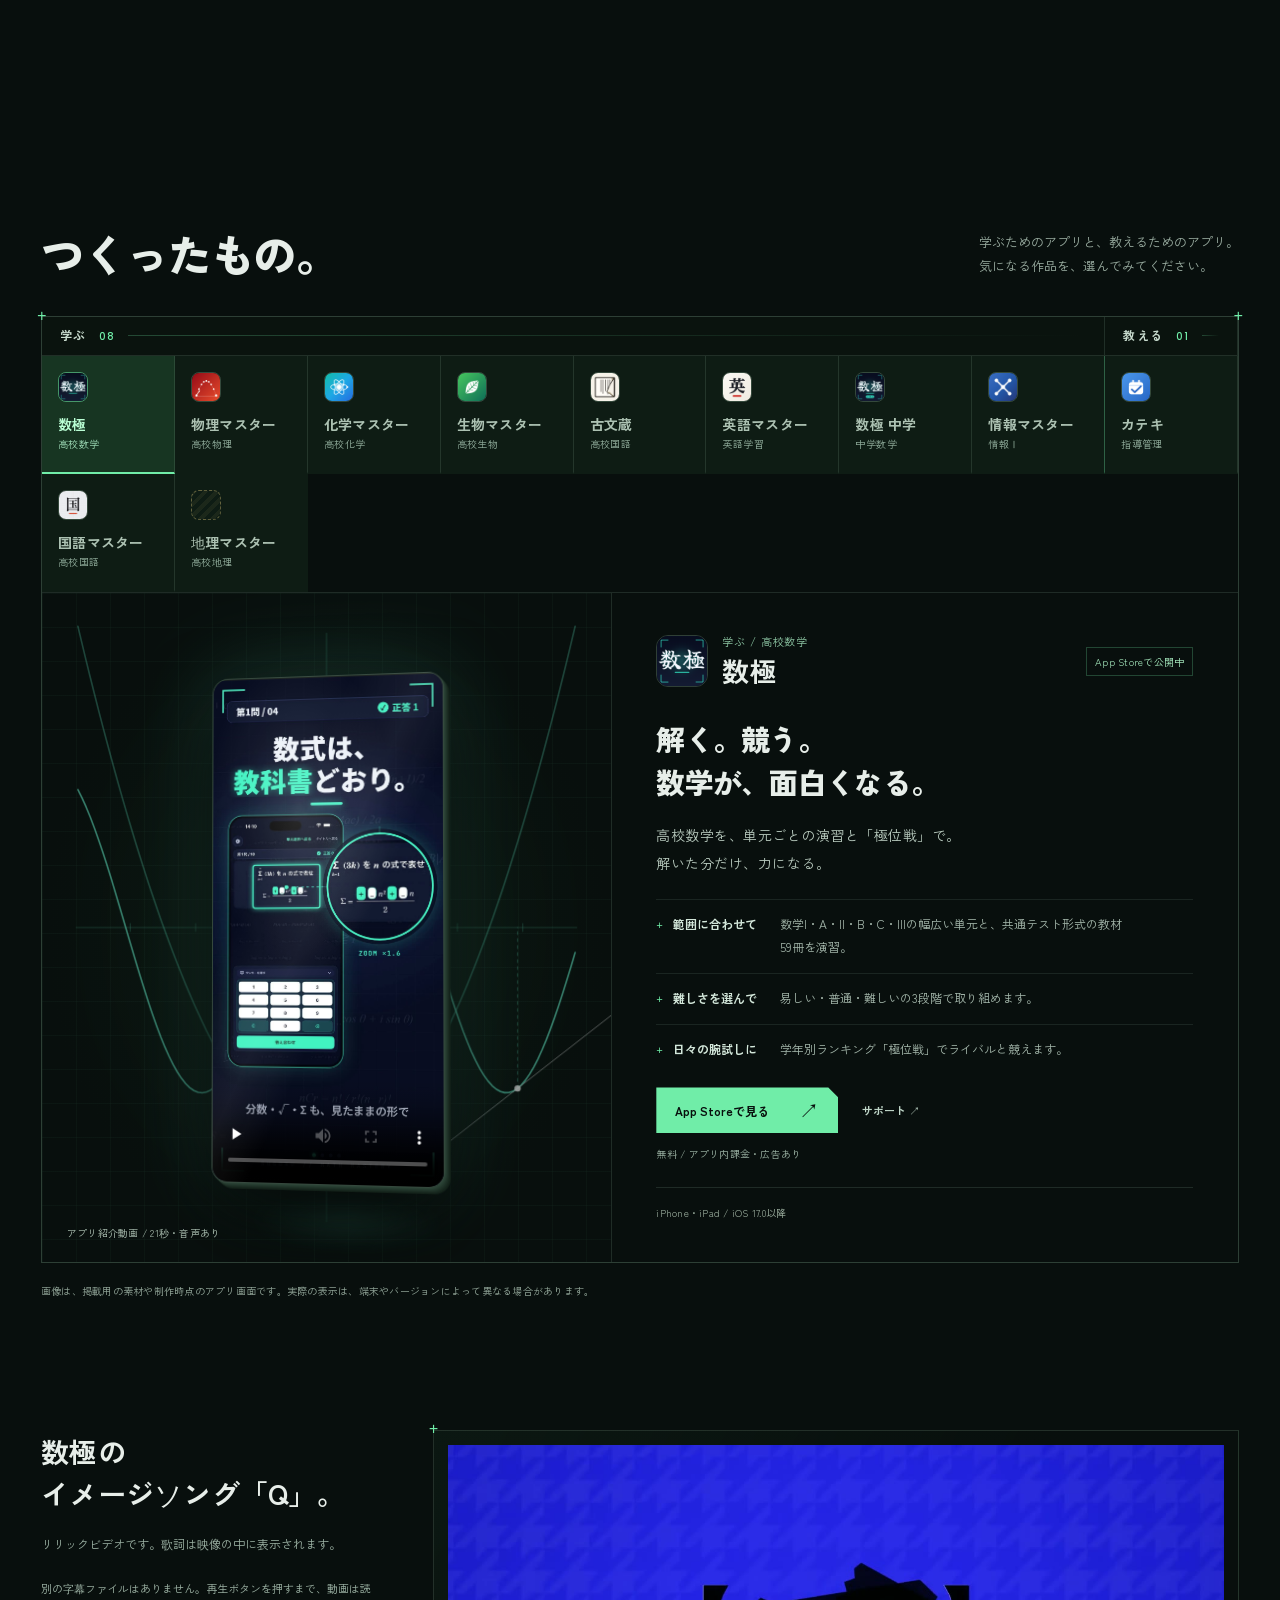
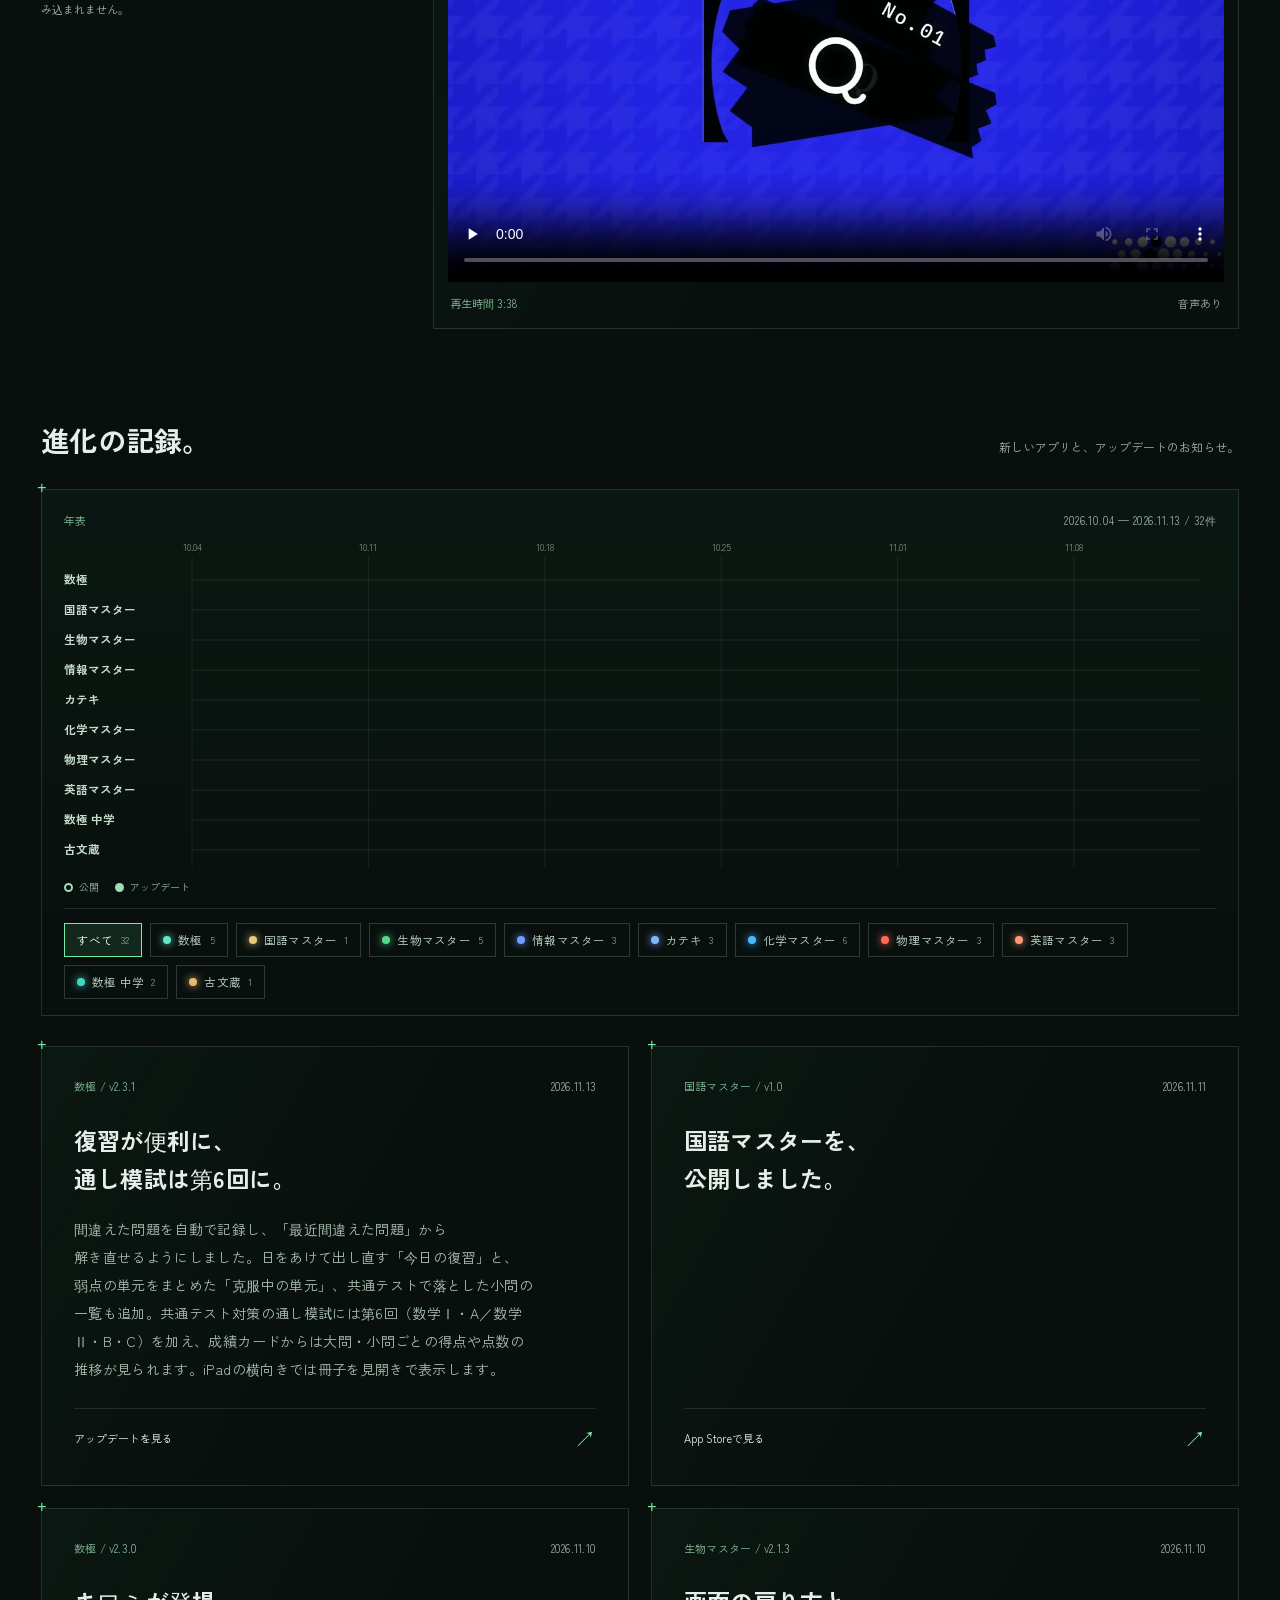
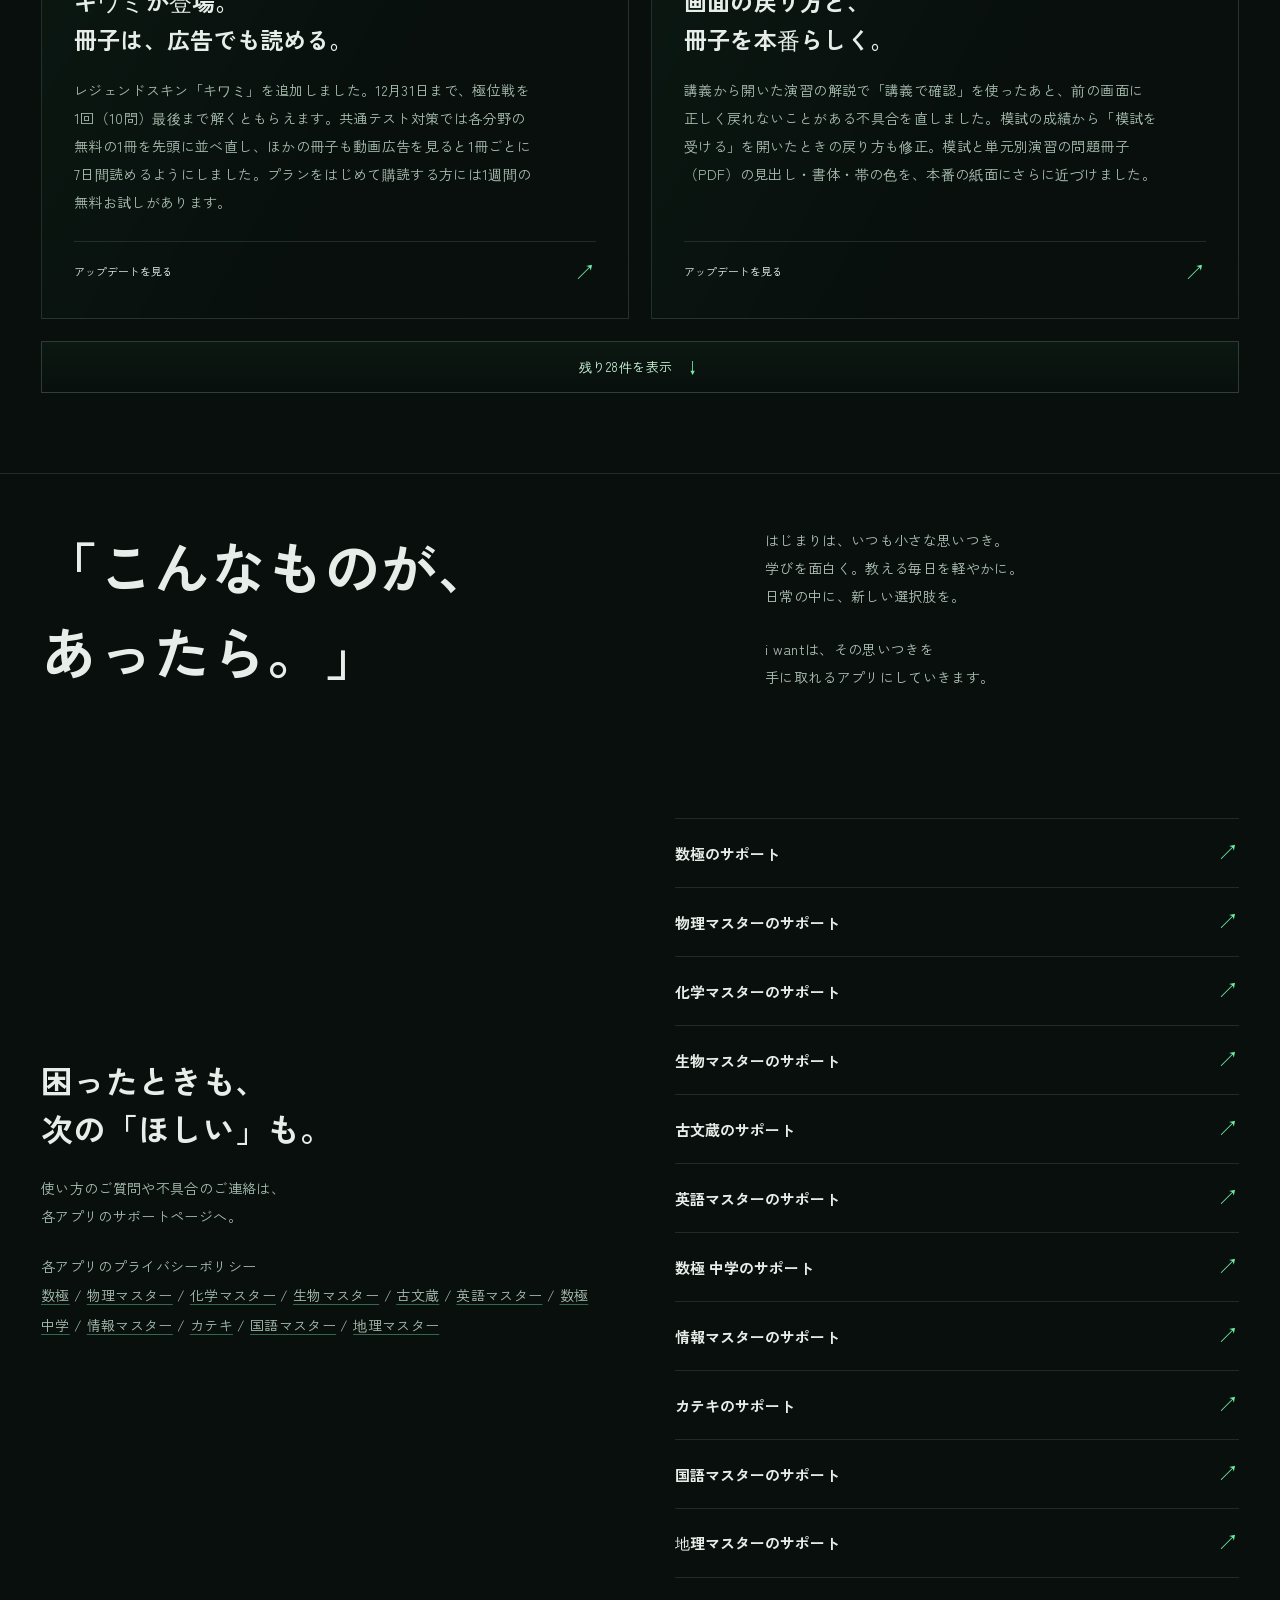
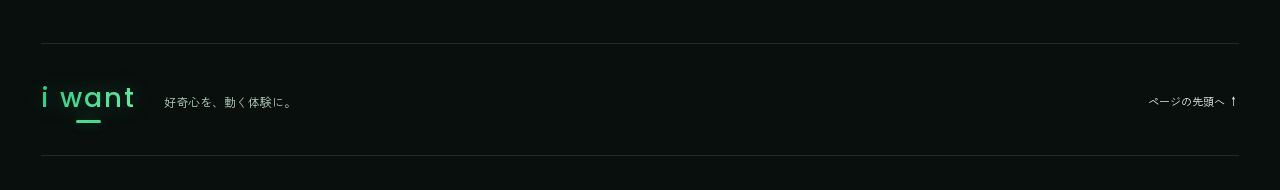
==== commit cebe5917: "進化の記録に5件追加（数極 v2.3.1・v2.3.0、生物マスター v2.1.3、情報マスター v1.1.0、カテキ v1.2.7）とsitemap更新" ====
--- a/index.html
+++ b/index.html
@@ -35,7 +35,7 @@
 <figure class="song-player"><div class="song-frame"><video controls playsinline preload="none" poster="assets/q-lyric-poster.jpg" width="1280" height="720" aria-label="数極のイメージソング「Q」のリリックビデオ" aria-describedby="song-note"><source src="assets/q-lyric-video.mp4" type="video/mp4"><p>このブラウザでは動画を再生できません。<a href="assets/q-lyric-video.mp4">動画ファイル（MP4）を開く</a></p></video></div><figcaption class="song-meta"><span>再生時間 3:38</span><span>音声あり</span></figcaption></figure>
 <p class="song-note" id="song-note">別の字幕ファイルはありません。再生ボタンを押すまで、動画は読み込まれません。</p>
 </section>
-<section class="updates" id="updates" aria-labelledby="updates-title"><div class="subsection-heading"><h2 id="updates-title">進化の記録。</h2><p>新しいアプリと、アップデートのお知らせ。</p></div><div class="update-grid"><article class="update-card"><div class="update-meta mono"><span>国語マスター / v1.0</span><time datetime="2026-11-11">2026.11.11</time></div><h3>国語マスターを、<br>公開しました。</h3><a href="https://apps.apple.com/jp/app/%E5%9B%BD%E8%AA%9E%E3%83%9E%E3%82%B9%E3%82%BF%E3%83%BC/id6832473283" target="_blank" rel="noopener noreferrer">App Storeで見る <span>↗</span></a></article><article class="update-card"><div class="update-meta mono"><span>化学マスター / v2.2.0</span><time datetime="2026-11-05">2026.11.05</time></div><h3>iPadの「1問ずつ解く」を、<br>作り直しました。</h3><p>iPadの「1問ずつ解く」を作り直しました。横向きでは冊子を見開きで表示し、縦向きでは1ページと下の解答欄で解けます。書き込みの「元に戻す」の不具合や、模試の動きのもたつき、設定から App Store を開いて閉じるとアプリが終了する不具合も直しました。</p><a href="https://apps.apple.com/jp/app/%E5%8C%96%E5%AD%A6%E3%83%9E%E3%82%B9%E3%82%BF%E3%83%BC/id6788745347" target="_blank" rel="noopener noreferrer">アップデートを見る <span>↗</span></a></article>
+<section class="updates" id="updates" aria-labelledby="updates-title"><div class="subsection-heading"><h2 id="updates-title">進化の記録。</h2><p>新しいアプリと、アップデートのお知らせ。</p></div><div class="update-grid"><article class="update-card"><div class="update-meta mono"><span>数極 / v2.3.1</span><time datetime="2026-11-13">2026.11.13</time></div><h3>復習が便利に、<br>通し模試は第6回に。</h3><p>間違えた問題を自動で記録し、「最近間違えた問題」から解き直せるようにしました。日をあけて出し直す「今日の復習」と、弱点の単元をまとめた「克服中の単元」、共通テストで落とした小問の一覧も追加。共通テスト対策の通し模試には第6回（数学Ⅰ・A／数学Ⅱ・B・C）を加え、成績カードからは大問・小問ごとの得点や点数の推移が見られます。iPadの横向きでは冊子を見開きで表示します。</p><a href="https://apps.apple.com/jp/app/%E6%95%B0%E6%A5%B5/id6788627418" target="_blank" rel="noopener noreferrer">アップデートを見る <span>↗</span></a></article><article class="update-card"><div class="update-meta mono"><span>国語マスター / v1.0</span><time datetime="2026-11-11">2026.11.11</time></div><h3>国語マスターを、<br>公開しました。</h3><a href="https://apps.apple.com/jp/app/%E5%9B%BD%E8%AA%9E%E3%83%9E%E3%82%B9%E3%82%BF%E3%83%BC/id6832473283" target="_blank" rel="noopener noreferrer">App Storeで見る <span>↗</span></a></article><article class="update-card"><div class="update-meta mono"><span>数極 / v2.3.0</span><time datetime="2026-11-10">2026.11.10</time></div><h3>キワミが登場。<br>冊子は、広告でも読める。</h3><p>レジェンドスキン「キワミ」を追加しました。12月31日まで、極位戦を1回（10問）最後まで解くともらえます。共通テスト対策では各分野の無料の1冊を先頭に並べ直し、ほかの冊子も動画広告を見ると1冊ごとに7日間読めるようにしました。プランをはじめて購読する方には1週間の無料お試しがあります。</p><a href="https://apps.apple.com/jp/app/%E6%95%B0%E6%A5%B5/id6788627418" target="_blank" rel="noopener noreferrer">アップデートを見る <span>↗</span></a></article><article class="update-card"><div class="update-meta mono"><span>生物マスター / v2.1.3</span><time datetime="2026-11-10">2026.11.10</time></div><h3>画面の戻り方と、<br>冊子を本番らしく。</h3><p>講義から開いた演習の解説で「講義で確認」を使ったあと、前の画面に正しく戻れないことがある不具合を直しました。模試の成績から「模試を受ける」を開いたときの戻り方も修正。模試と単元別演習の問題冊子（PDF）の見出し・書体・帯の色を、本番の紙面にさらに近づけました。</p><a href="https://apps.apple.com/jp/app/%E7%94%9F%E7%89%A9%E3%83%9E%E3%82%B9%E3%82%BF%E3%83%BC/id6796595184" target="_blank" rel="noopener noreferrer">アップデートを見る <span>↗</span></a></article><article class="update-card"><div class="update-meta mono"><span>情報マスター / v1.1.0</span><time datetime="2026-11-10">2026.11.10</time></div><h3>iPadに対応、<br>模試は6回に。</h3><p>iPadに対応し、講義は目次と本文を、演習はプログラムと問題文を左右に並べて表示します。60分模試を3回分追加して全6回に。有料版（買い切り）も用意し、広告が消え、模試の4〜6回目とすべての冊子のPDF保存が使えます。解説と設定からは問題の報告も送れます。</p><a href="https://apps.apple.com/jp/app/%E6%83%85%E5%A0%B1%E3%83%9E%E3%82%B9%E3%82%BF%E3%83%BC/id6818530141" target="_blank" rel="noopener noreferrer">アップデートを見る <span>↗</span></a></article><article class="update-card"><div class="update-meta mono"><span>カテキ / v1.2.7</span><time datetime="2026-11-08">2026.11.08</time></div><h3>キーボードは、<br>なぞって閉じる。</h3><p>入力欄のある画面で、入力部分を上下になぞるとキーボードが閉じるようにしました。指導報告の「下書きを作る」は確認なしで置き換わり、「元に戻す」で元の文に戻せます。AIで作る月次レポートには生徒の名前を入れないようにしました。</p><a href="https://apps.apple.com/jp/app/%E3%82%AB%E3%83%86%E3%82%AD/id6789912177" target="_blank" rel="noopener noreferrer">アップデートを見る <span>↗</span></a></article><article class="update-card"><div class="update-meta mono"><span>化学マスター / v2.2.0</span><time datetime="2026-11-05">2026.11.05</time></div><h3>iPadの「1問ずつ解く」を、<br>作り直しました。</h3><p>iPadの「1問ずつ解く」を作り直しました。横向きでは冊子を見開きで表示し、縦向きでは1ページと下の解答欄で解けます。書き込みの「元に戻す」の不具合や、模試の動きのもたつき、設定から App Store を開いて閉じるとアプリが終了する不具合も直しました。</p><a href="https://apps.apple.com/jp/app/%E5%8C%96%E5%AD%A6%E3%83%9E%E3%82%B9%E3%82%BF%E3%83%BC/id6788745347" target="_blank" rel="noopener noreferrer">アップデートを見る <span>↗</span></a></article>
 <article class="update-card"><div class="update-meta mono"><span>生物マスター / v2.1.2</span><time datetime="2026-11-05">2026.11.05</time></div><h3>模試の動きを、<br>なめらかに。</h3><p>模試で時計・ページ送り・書き込みの保存が重なっても、画面の動きがもたつきにくくなりました。設定の「i want のアプリ」から App Store のページを開いて閉じるとアプリが終了してしまうことがある不具合も直しました。</p><a href="https://apps.apple.com/jp/app/%E7%94%9F%E7%89%A9%E3%83%9E%E3%82%B9%E3%82%BF%E3%83%BC/id6796595184" target="_blank" rel="noopener noreferrer">アップデートを見る <span>↗</span></a></article>
 <article class="update-card"><div class="update-meta mono"><span>物理マスター / v2.2.0</span><time datetime="2026-11-05">2026.11.05</time></div><h3>模試を6回に、<br>画面をそろえました。</h3><p>物理の模試に第3回を加え、6回になりました。結果には点数の推移と解答番号ごとの推定正答率が出て、解説は正解・解き方・選択肢ごとの理由の順に読みやすく並べました。「模試」の入口は「共通テスト対策」と「旧帝大対策」の2枚のカードになり、通し模試の問題冊子をPDFで保存できます。iPadの画面配置の見直しと、書き込み・模試の動き・設定まわりの不具合修正も含みます。</p><a href="https://apps.apple.com/jp/app/%E7%89%A9%E7%90%86%E3%83%9E%E3%82%B9%E3%82%BF%E3%83%BC/id6796362607" target="_blank" rel="noopener noreferrer">アップデートを見る <span>↗</span></a></article>
 <article class="update-card"><div class="update-meta mono"><span>生物マスター / v2.1.1</span><time datetime="2026-11-03">2026.11.03</time></div><h3>画面をそろえて、<br>iPadも新しく。</h3><p>化学マスター・物理マスターと同じ画面構成にそろえ、iPadの画面も広い画面に合わせた配置に作り直しました。「模試」の入口は「共通テスト対策」と「旧帝大対策」の2枚のカードになり、模試の結果には偏差値（目安）を表示。講義を最後まで読むと「読了」が付きます。</p><a href="https://apps.apple.com/jp/app/%E7%94%9F%E7%89%A9%E3%83%9E%E3%82%B9%E3%82%BF%E3%83%BC/id6796595184" target="_blank" rel="noopener noreferrer">アップデートを見る <span>↗</span></a></article><article class="update-card"><div class="update-meta mono"><span>数極 / v2.2.0</span><time datetime="2026-11-01">2026.11.01</time></div><h3>ミシック枠と、<br>問題の報告。</h3><p>動くプロフィール枠「ミシック」3種を追加し、ショップで各20コインと交換できるようにしました。問題画面の旗のボタンからは、問題文や答えの誤りを報告できます。共通テスト対策では「式と証明・複素数と方程式」の単元別教材を7冊追加し、全15分野・105冊になりました。</p><a href="https://apps.apple.com/jp/app/%E6%95%B0%E6%A5%B5/id6788627418" target="_blank" rel="noopener noreferrer">アップデートを見る <span>↗</span></a></article><article class="update-card"><div class="update-meta mono"><span>化学マスター / v2.1.0</span><time datetime="2026-10-31">2026.10.31</time></div><h3>模試に、<br>共通テスト対策を。</h3><p>「模試」に「共通テスト対策」を加え、本番と同じ紙面の大問46大問・245問をすべて無料で収録しました。単元別演習は1問ごとに答えと解説を確認でき、解いた回の得点・偏差値や、成績の「偏差値の推移」「得意・苦手の単元」も見られます。</p><a href="https://apps.apple.com/jp/app/%E5%8C%96%E5%AD%A6%E3%83%9E%E3%82%B9%E3%82%BF%E3%83%BC/id6788745347" target="_blank" rel="noopener noreferrer">アップデートを見る <span>↗</span></a></article><article class="update-card"><div class="update-meta mono"><span>化学マスター / v2.0.7</span><time datetime="2026-10-27">2026.10.27</time></div><h3>iPadで固まる、<br>不具合を修正。</h3><p>iPadで「解く」から問題を始めると、画面が固まることがある不具合を修正しました。</p><a href="https://apps.apple.com/jp/app/%E5%8C%96%E5%AD%A6%E3%83%9E%E3%82%B9%E3%82%BF%E3%83%BC/id6788745347" target="_blank" rel="noopener noreferrer">アップデートを見る <span>↗</span></a></article><article class="update-card"><div class="update-meta mono"><span>化学マスター / v2.0.6</span><time datetime="2026-10-24">2026.10.24</time></div><h3>模試の結果が、<br>見えるように。</h3><p>共通テスト形式の模試の結果に、推定平均点・偏差値・推移を表示。周期表は118元素すべてに対応し、『解く』画面と体験ラボも作り直しました。</p><a href="https://apps.apple.com/jp/app/%E5%8C%96%E5%AD%A6%E3%83%9E%E3%82%B9%E3%82%BF%E3%83%BC/id6788745347" target="_blank" rel="noopener noreferrer">アップデートを見る <span>↗</span></a></article><article class="update-card"><div class="update-meta mono"><span>英語マスター / v1.1</span><time datetime="2026-10-24">2026.10.24</time></div><h3>全訳に、<br>解説を。</h3><p>リーディングの通し模試に第3〜5回を追加。全訳の各設問に、選択肢ごとの正誤と根拠の一文を示す解説を付けました。</p><a href="https://apps.apple.com/jp/app/%E8%8B%B1%E8%AA%9E%E3%83%9E%E3%82%B9%E3%82%BF%E3%83%BC/id6816360716" target="_blank" rel="noopener noreferrer">アップデートを見る <span>↗</span></a></article><article class="update-card"><div class="update-meta mono"><span>生物マスター / v2.1.0</span><time datetime="2026-10-22">2026.10.22</time></div><h3>共通テスト模試を、<br>3回分に。</h3><p>共通テスト模試の第2回・第3回を追加し、第1回を新しい大問に差し替えました。模試の成績と、開いてすぐ解けるドパモードも追加しました。</p><a href="https://apps.apple.com/jp/app/%E7%94%9F%E7%89%A9%E3%83%9E%E3%82%B9%E3%82%BF%E3%83%BC/id6796595184" target="_blank" rel="noopener noreferrer">アップデートを見る <span>↗</span></a></article><article class="update-card"><div class="update-meta mono"><span>物理マスター / v2.1.0</span><time datetime="2026-10-20">2026.10.20</time></div><h3>旧帝大対策を、<br>追加しました。</h3><p>北大・東北大・東大・名古屋大・京大・阪大・九大の手引き、講義、大問と総合模試を収録。物理基礎の模試、記録の分析、計算ドリルも増やしました。</p><a href="https://apps.apple.com/jp/app/%E7%89%A9%E7%90%86%E3%83%9E%E3%82%B9%E3%82%BF%E3%83%BC/id6796362607" target="_blank" rel="noopener noreferrer">アップデートを見る <span>↗</span></a></article><article class="update-card"><div class="update-meta mono"><span>数極 / v2.1.4</span><time datetime="2026-10-20">2026.10.20</time></div><h3>ミシックアイコンが、<br>登場。</h3><p>声とともに動く新しいアイコン「ミシック」5人（ユキネ・ヒヨリ・ヒナタ・カグヤ・ホクト）を追加しました。霜夜スキンと極みパス Vol.3も登場しました。</p><a href="https://apps.apple.com/jp/app/%E6%95%B0%E6%A5%B5/id6788627418" target="_blank" rel="noopener noreferrer">アップデートを見る <span>↗</span></a></article><article class="update-card"><div class="update-meta mono"><span>化学マスター / v2.0.5</span><time datetime="2026-10-20">2026.10.20</time></div><h3>収録問題を、<br>1,794問に。</h3><p>教科書レベルの問題を新しく作り、収録問題を1,110問から1,794問にしました。一部の問題には、表・エネルギー図・装置図を付けました。</p><a href="https://apps.apple.com/jp/app/%E5%8C%96%E5%AD%A6%E3%83%9E%E3%82%B9%E3%82%BF%E3%83%BC/id6788745347" target="_blank" rel="noopener noreferrer">アップデートを見る <span>↗</span></a></article><article class="update-card"><div class="update-meta mono"><span>カテキ / v1.2.3</span><time datetime="2026-10-20">2026.10.20</time></div><h3>カレンダーを、<br>見やすく。</h3><p>先生のホームのカレンダーの見出しを1行にまとめ、年月や月・週の切り替え、指導日の登録を並べました。生徒の一覧は名前の読みの順になりました。</p><a href="https://apps.apple.com/jp/app/%E3%82%AB%E3%83%86%E3%82%AD/id6789912177" target="_blank" rel="noopener noreferrer">アップデートを見る <span>↗</span></a></article><article class="update-card"><div class="update-meta mono"><span>情報マスター / v1.0.2</span><time datetime="2026-10-19">2026.10.19</time></div><h3>解説シートを、<br>作り直しました。</h3><p>60分模試の1回目の問題を見直しました。解説シートは「結果の表→解説→選択肢の説明」の順に作り直し、間違えたところを確かめやすくしました。</p><a href="https://apps.apple.com/jp/app/%E6%83%85%E5%A0%B1%E3%83%9E%E3%82%B9%E3%82%BF%E3%83%BC/id6818530141" target="_blank" rel="noopener noreferrer">アップデートを見る <span>↗</span></a></article><article class="update-card"><div class="update-meta mono"><span>英語マスター / v1.0.3</span><time datetime="2026-10-16">2026.10.16</time></div><h3>設問別演習を、<br>56題に。</h3><p>リーディングの設問別演習に、第1〜8問それぞれ2題、計16題を追加しました（全56題）。</p><a href="https://apps.apple.com/jp/app/%E8%8B%B1%E8%AA%9E%E3%83%9E%E3%82%B9%E3%82%BF%E3%83%BC/id6816360716" target="_blank" rel="noopener noreferrer">アップデートを見る <span>↗</span></a></article><article class="update-card"><div class="update-meta mono"><span>数極 中学 / v1.0.2</span><time datetime="2026-10-16">2026.10.16</time></div><h3>答えの入力を、<br>桁数に合わせて。</h3><p>答えを入れるマスの数を、答えの桁数に合わせました。方程式の2つの解は小さい順に答えるようにし、極位戦の出題範囲を教科書で習う時期に合わせました。</p><a href="https://apps.apple.com/jp/app/%E6%95%B0%E6%A5%B5-%E4%B8%AD%E5%AD%A6/id6821298365" target="_blank" rel="noopener noreferrer">アップデートを見る <span>↗</span></a></article><article class="update-card"><div class="update-meta mono"><span>数極 中学 / v1.0</span><time datetime="2026-10-13">2026.10.13</time></div><h3>数極 中学を、<br>公開しました。</h3><a href="https://apps.apple.com/jp/app/%E6%95%B0%E6%A5%B5-%E4%B8%AD%E5%AD%A6/id6821298365" target="_blank" rel="noopener noreferrer">App Storeで見る <span>↗</span></a></article><article class="update-card"><div class="update-meta mono"><span>化学マスター / v2.0.3</span><time datetime="2026-10-12">2026.10.12</time></div><h3>模試の解説を、<br>追加しました。</h3><p>共通テスト模試の解説を追加しました。</p><a href="https://apps.apple.com/jp/app/%E5%8C%96%E5%AD%A6%E3%83%9E%E3%82%B9%E3%82%BF%E3%83%BC/id6788745347" target="_blank" rel="noopener noreferrer">アップデートを見る <span>↗</span></a></article><article class="update-card"><div class="update-meta mono"><span>数極 / v2.1.3</span><time datetime="2026-10-12">2026.10.12</time></div><h3>共通テスト教材を、<br>59冊に。</h3><p>数学Ⅰ・Aと数学Ⅱ・B・Cの単元別教材を28冊追加し、計59冊に。両科目の模試を各5回、計10回収録し、教材と模試の図・冊子PDFを作り直しました。</p><a href="https://apps.apple.com/jp/app/%E6%95%B0%E6%A5%B5/id6788627418" target="_blank" rel="noopener noreferrer">アップデートを見る <span>↗</span></a></article><article class="update-card"><div class="update-meta mono"><span>カテキ / v1.2.1</span><time datetime="2026-10-12">2026.10.12</time></div><h3>先生のホームに、<br>今月のカレンダー。</h3><p>画面全体のデザインを新しくし、先生のホームの先頭に今月のカレンダーを表示。授業の詳細と保護者のホームも整えました。</p><a href="https://apps.apple.com/jp/app/%E3%82%AB%E3%83%86%E3%82%AD/id6789912177" target="_blank" rel="noopener noreferrer">アップデートを見る <span>↗</span></a></article><article class="update-card"><div class="update-meta mono"><span>生物マスター / v2.0.0</span><time datetime="2026-10-11">2026.10.11</time></div><h3>模試と単元演習を、<br>追加しました。</h3><p>共通テスト模試と単元別演習を追加しました。模試は生物と生物基礎、単元別演習は全111問です。どちらも無料です。</p><a href="https://apps.apple.com/jp/app/%E7%94%9F%E7%89%A9%E3%83%9E%E3%82%B9%E3%82%BF%E3%83%BC/id6796595184" target="_blank" rel="noopener noreferrer">アップデートを見る <span>↗</span></a></article><article class="update-card"><div class="update-meta mono"><span>英語マスター / v1.0.2</span><time datetime="2026-10-11">2026.10.11</time></div><h3>iPadで、冊子と訳を<br>並べて読めるように。</h3><p>問題冊子は横向きで2頁を並べて表示。全訳・台本も、問題冊子と訳を左右に並べて読めるようになりました。リスニングの通し模試第2・3回と大問別演習30題を追加しました。</p><a href="https://apps.apple.com/jp/app/%E8%8B%B1%E8%AA%9E%E3%83%9E%E3%82%B9%E3%82%BF%E3%83%BC/id6816360716" target="_blank" rel="noopener noreferrer">アップデートを見る <span>↗</span></a></article><article class="update-card"><div class="update-meta mono"><span>古文蔵 / v1.0.1</span><time datetime="2026-10-05">2026.10.05</time></div><h3>古典文法を、<br>12回の講義と72問に。</h3><p>古典文法に助動詞の講義と確認問題を追加。講義12回・確認問題72問になりました。26章に朗読音声を付け、縦書きでは朗読に合わせてページが進みます。</p><a href="https://apps.apple.com/jp/app/%E5%8F%A4%E6%96%87%E8%94%B5/id6811652501" target="_blank" rel="noopener noreferrer">アップデートを見る <span>↗</span></a></article><article class="update-card"><div class="update-meta mono"><span>情報マスター / v1.0</span><time datetime="2026-10-05">2026.10.05</time></div><h3>情報マスターを、<br>公開しました。</h3><a href="https://apps.apple.com/jp/app/%E6%83%85%E5%A0%B1%E3%83%9E%E3%82%B9%E3%82%BF%E3%83%BC/id6818530141" target="_blank" rel="noopener noreferrer">App Storeで見る <span>↗</span></a></article><article class="update-card"><div class="update-meta mono"><span>物理マスター / v2.0.0</span><time datetime="2026-10-04">2026.10.04</time></div><h3>iPadの学び方を、<br>新しく。</h3><p>iPadのホームと章の一覧を刷新。模試の冊子に書き込めるようになりました。電卓は模試の提出後の見直しで使えます。iPhoneの講義はページ送りになりました。</p><a href="https://apps.apple.com/jp/app/%E7%89%A9%E7%90%86%E3%83%9E%E3%82%B9%E3%82%BF%E3%83%BC/id6796362607" target="_blank" rel="noopener noreferrer">アップデートを見る <span>↗</span></a></article></div></section>
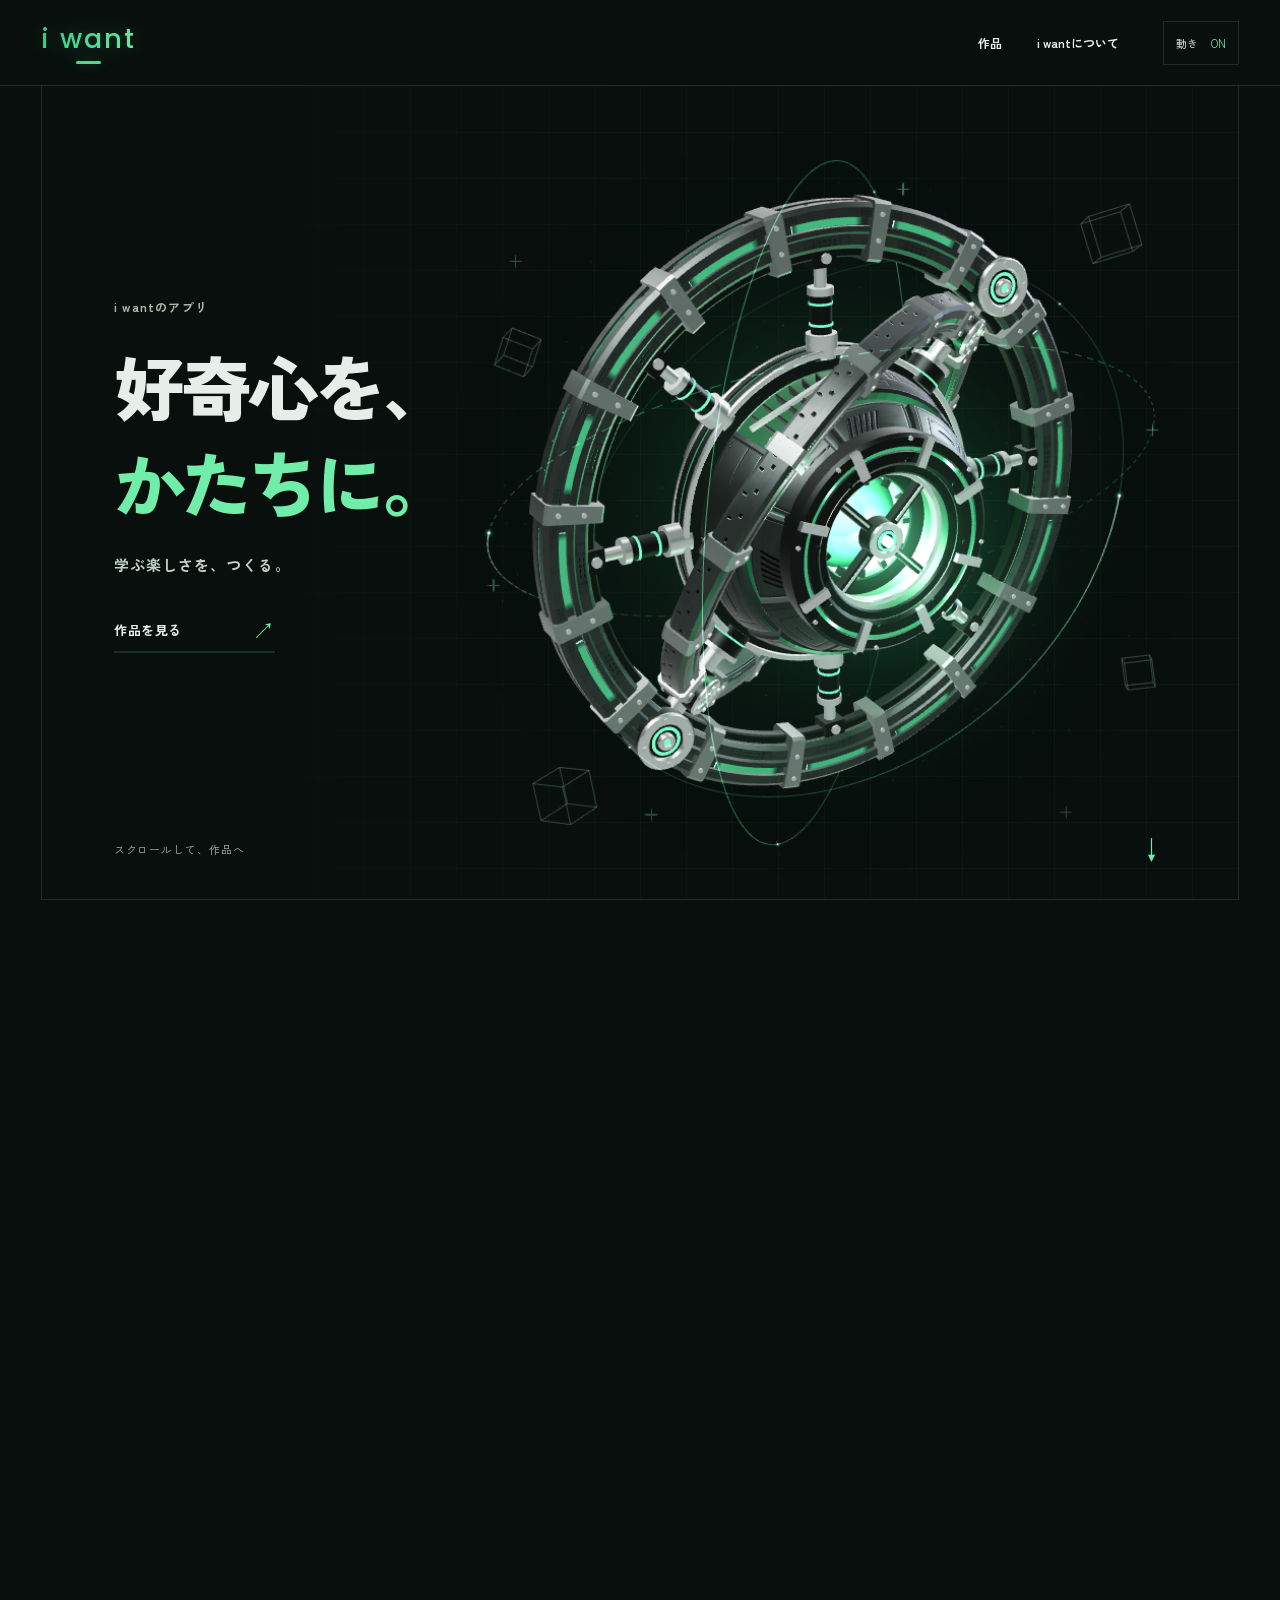
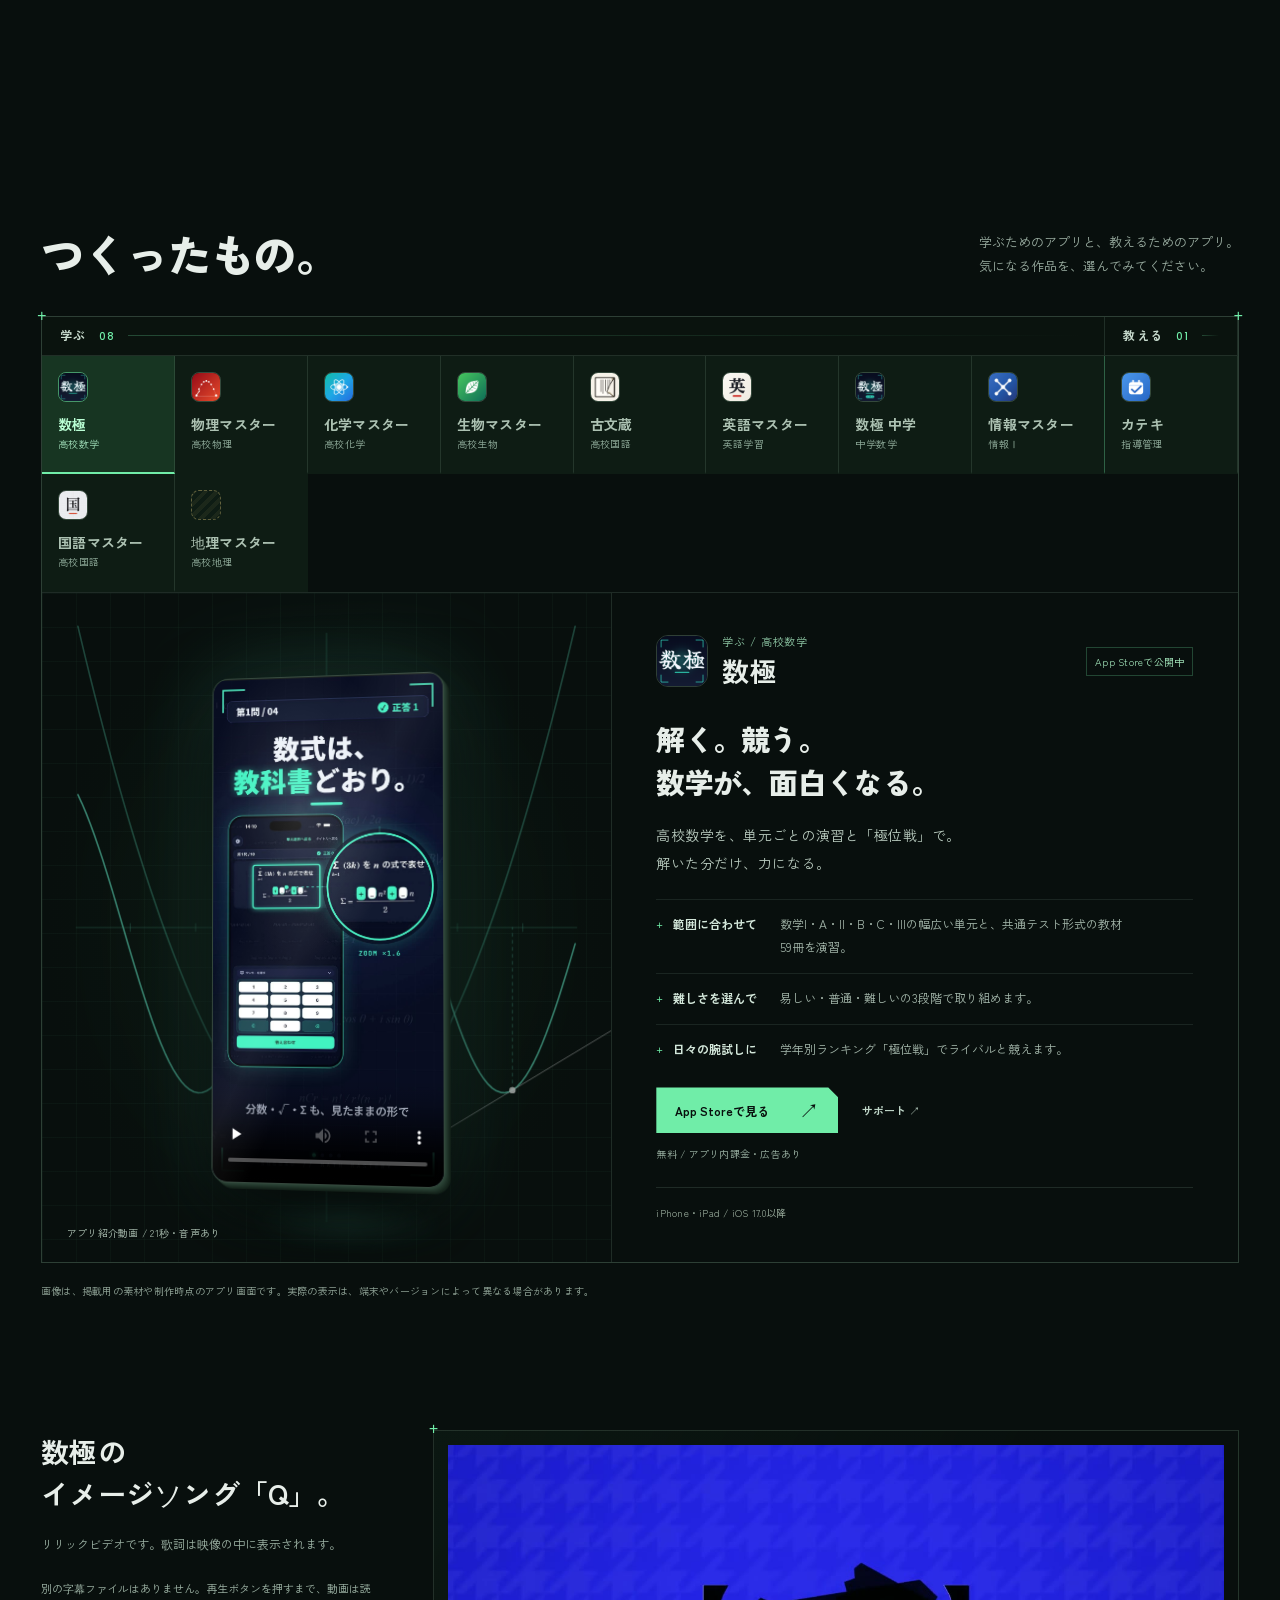
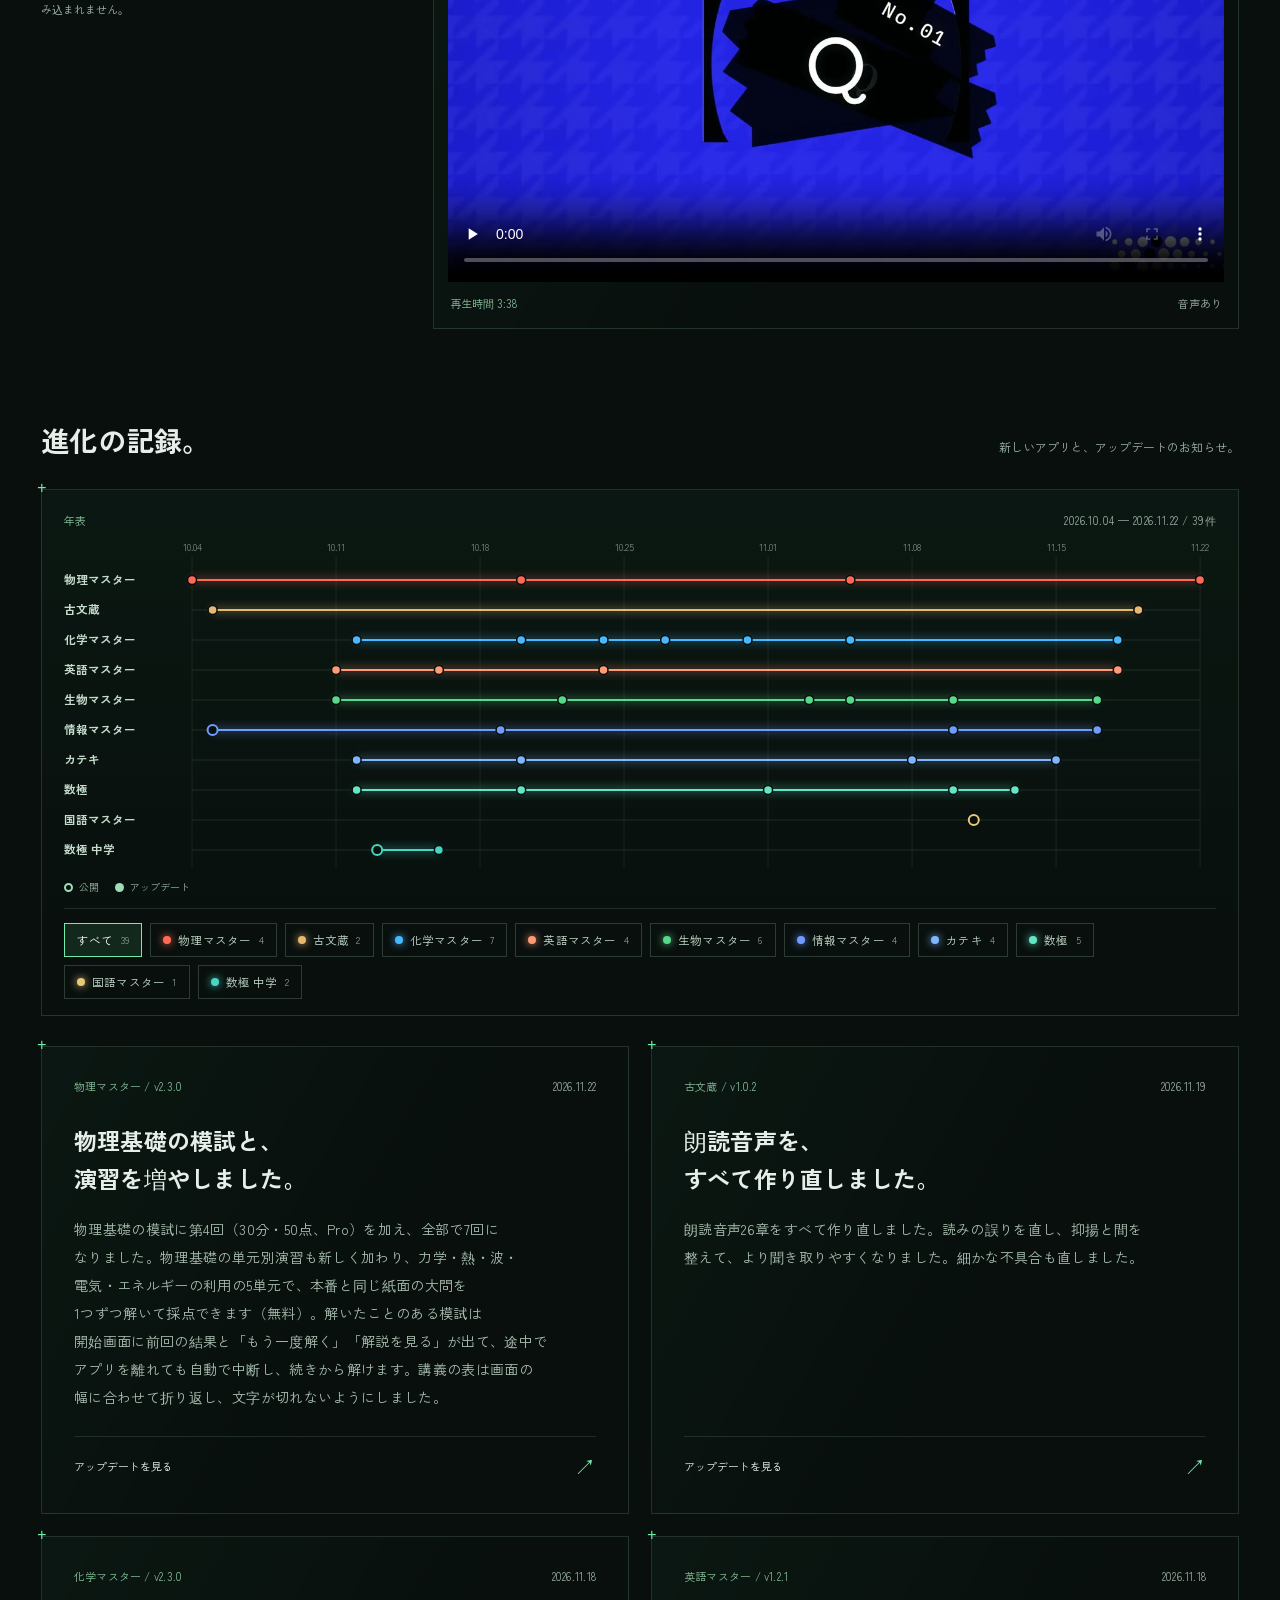
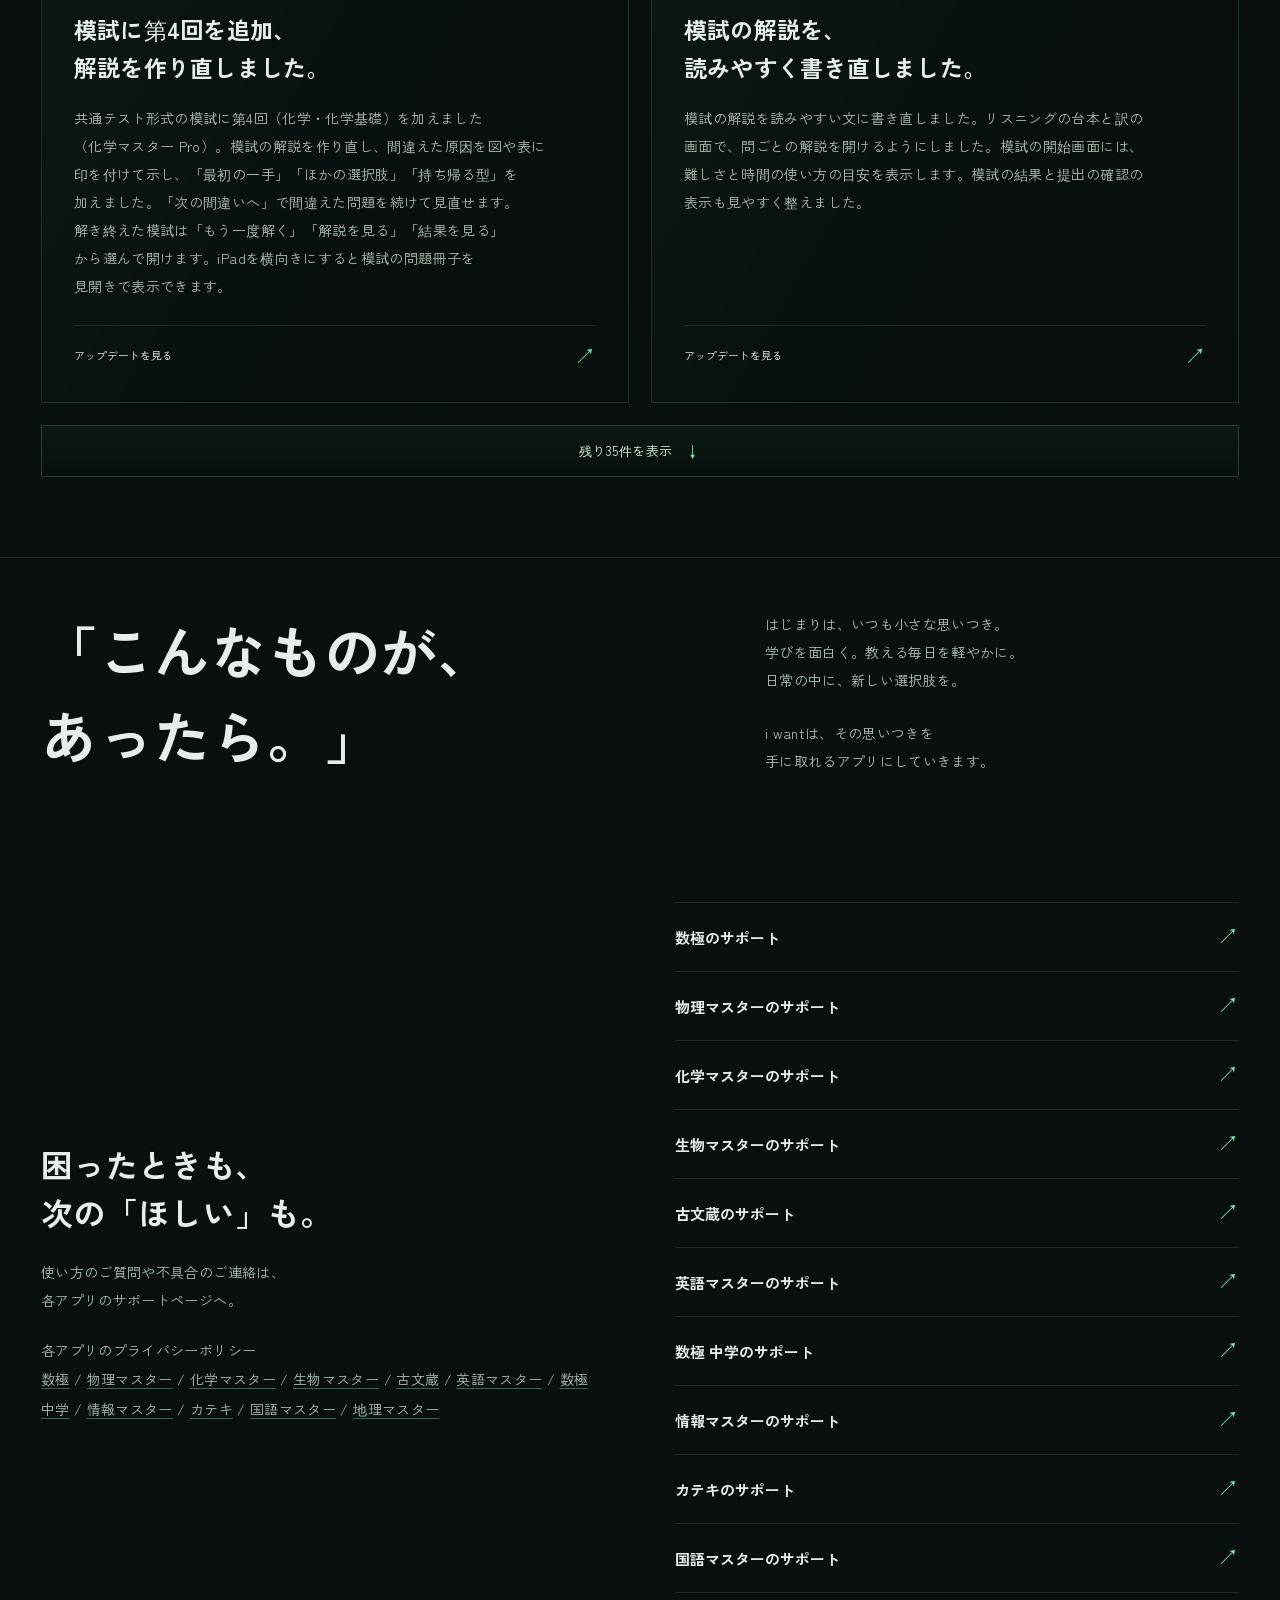
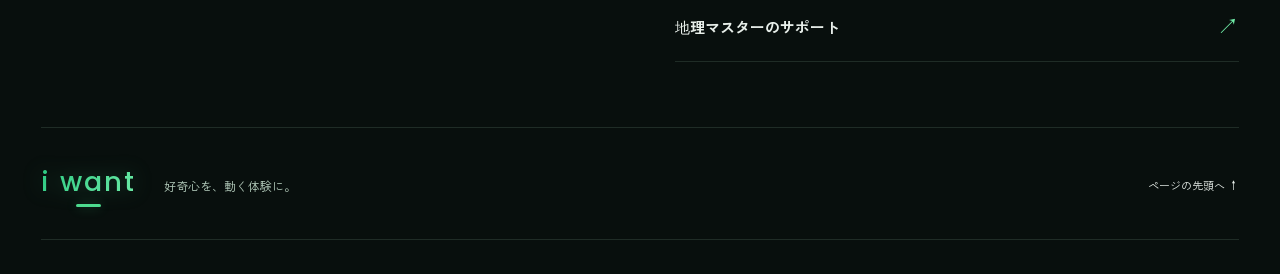
==== commit 0ecee104: "進化の記録に7件追加（物理2.3.0・古文蔵1.0.2・化学2.3.0・英語1.2.1・生物2.1.4・情報1.1.1・カテキ1.2.8）" ====
--- a/index.html
+++ b/index.html
@@ -35,7 +35,7 @@
 <figure class="song-player"><div class="song-frame"><video controls playsinline preload="none" poster="assets/q-lyric-poster.jpg" width="1280" height="720" aria-label="数極のイメージソング「Q」のリリックビデオ" aria-describedby="song-note"><source src="assets/q-lyric-video.mp4" type="video/mp4"><p>このブラウザでは動画を再生できません。<a href="assets/q-lyric-video.mp4">動画ファイル（MP4）を開く</a></p></video></div><figcaption class="song-meta"><span>再生時間 3:38</span><span>音声あり</span></figcaption></figure>
 <p class="song-note" id="song-note">別の字幕ファイルはありません。再生ボタンを押すまで、動画は読み込まれません。</p>
 </section>
-<section class="updates" id="updates" aria-labelledby="updates-title"><div class="subsection-heading"><h2 id="updates-title">進化の記録。</h2><p>新しいアプリと、アップデートのお知らせ。</p></div><div class="update-grid"><article class="update-card"><div class="update-meta mono"><span>数極 / v2.3.1</span><time datetime="2026-11-13">2026.11.13</time></div><h3>復習が便利に、<br>通し模試は第6回に。</h3><p>間違えた問題を自動で記録し、「最近間違えた問題」から解き直せるようにしました。日をあけて出し直す「今日の復習」と、弱点の単元をまとめた「克服中の単元」、共通テストで落とした小問の一覧も追加。共通テスト対策の通し模試には第6回（数学Ⅰ・A／数学Ⅱ・B・C）を加え、成績カードからは大問・小問ごとの得点や点数の推移が見られます。iPadの横向きでは冊子を見開きで表示します。</p><a href="https://apps.apple.com/jp/app/%E6%95%B0%E6%A5%B5/id6788627418" target="_blank" rel="noopener noreferrer">アップデートを見る <span>↗</span></a></article><article class="update-card"><div class="update-meta mono"><span>国語マスター / v1.0</span><time datetime="2026-11-11">2026.11.11</time></div><h3>国語マスターを、<br>公開しました。</h3><a href="https://apps.apple.com/jp/app/%E5%9B%BD%E8%AA%9E%E3%83%9E%E3%82%B9%E3%82%BF%E3%83%BC/id6832473283" target="_blank" rel="noopener noreferrer">App Storeで見る <span>↗</span></a></article><article class="update-card"><div class="update-meta mono"><span>数極 / v2.3.0</span><time datetime="2026-11-10">2026.11.10</time></div><h3>キワミが登場。<br>冊子は、広告でも読める。</h3><p>レジェンドスキン「キワミ」を追加しました。12月31日まで、極位戦を1回（10問）最後まで解くともらえます。共通テスト対策では各分野の無料の1冊を先頭に並べ直し、ほかの冊子も動画広告を見ると1冊ごとに7日間読めるようにしました。プランをはじめて購読する方には1週間の無料お試しがあります。</p><a href="https://apps.apple.com/jp/app/%E6%95%B0%E6%A5%B5/id6788627418" target="_blank" rel="noopener noreferrer">アップデートを見る <span>↗</span></a></article><article class="update-card"><div class="update-meta mono"><span>生物マスター / v2.1.3</span><time datetime="2026-11-10">2026.11.10</time></div><h3>画面の戻り方と、<br>冊子を本番らしく。</h3><p>講義から開いた演習の解説で「講義で確認」を使ったあと、前の画面に正しく戻れないことがある不具合を直しました。模試の成績から「模試を受ける」を開いたときの戻り方も修正。模試と単元別演習の問題冊子（PDF）の見出し・書体・帯の色を、本番の紙面にさらに近づけました。</p><a href="https://apps.apple.com/jp/app/%E7%94%9F%E7%89%A9%E3%83%9E%E3%82%B9%E3%82%BF%E3%83%BC/id6796595184" target="_blank" rel="noopener noreferrer">アップデートを見る <span>↗</span></a></article><article class="update-card"><div class="update-meta mono"><span>情報マスター / v1.1.0</span><time datetime="2026-11-10">2026.11.10</time></div><h3>iPadに対応、<br>模試は6回に。</h3><p>iPadに対応し、講義は目次と本文を、演習はプログラムと問題文を左右に並べて表示します。60分模試を3回分追加して全6回に。有料版（買い切り）も用意し、広告が消え、模試の4〜6回目とすべての冊子のPDF保存が使えます。解説と設定からは問題の報告も送れます。</p><a href="https://apps.apple.com/jp/app/%E6%83%85%E5%A0%B1%E3%83%9E%E3%82%B9%E3%82%BF%E3%83%BC/id6818530141" target="_blank" rel="noopener noreferrer">アップデートを見る <span>↗</span></a></article><article class="update-card"><div class="update-meta mono"><span>カテキ / v1.2.7</span><time datetime="2026-11-08">2026.11.08</time></div><h3>キーボードは、<br>なぞって閉じる。</h3><p>入力欄のある画面で、入力部分を上下になぞるとキーボードが閉じるようにしました。指導報告の「下書きを作る」は確認なしで置き換わり、「元に戻す」で元の文に戻せます。AIで作る月次レポートには生徒の名前を入れないようにしました。</p><a href="https://apps.apple.com/jp/app/%E3%82%AB%E3%83%86%E3%82%AD/id6789912177" target="_blank" rel="noopener noreferrer">アップデートを見る <span>↗</span></a></article><article class="update-card"><div class="update-meta mono"><span>化学マスター / v2.2.0</span><time datetime="2026-11-05">2026.11.05</time></div><h3>iPadの「1問ずつ解く」を、<br>作り直しました。</h3><p>iPadの「1問ずつ解く」を作り直しました。横向きでは冊子を見開きで表示し、縦向きでは1ページと下の解答欄で解けます。書き込みの「元に戻す」の不具合や、模試の動きのもたつき、設定から App Store を開いて閉じるとアプリが終了する不具合も直しました。</p><a href="https://apps.apple.com/jp/app/%E5%8C%96%E5%AD%A6%E3%83%9E%E3%82%B9%E3%82%BF%E3%83%BC/id6788745347" target="_blank" rel="noopener noreferrer">アップデートを見る <span>↗</span></a></article>
+<section class="updates" id="updates" aria-labelledby="updates-title"><div class="subsection-heading"><h2 id="updates-title">進化の記録。</h2><p>新しいアプリと、アップデートのお知らせ。</p></div><div class="update-grid"><article class="update-card"><div class="update-meta mono"><span>物理マスター / v2.3.0</span><time datetime="2026-11-22">2026.11.22</time></div><h3>物理基礎の模試と、<br>演習を増やしました。</h3><p>物理基礎の模試に第4回（30分・50点、Pro）を加え、全部で7回になりました。物理基礎の単元別演習も新しく加わり、力学・熱・波・電気・エネルギーの利用の5単元で、本番と同じ紙面の大問を1つずつ解いて採点できます（無料）。解いたことのある模試は開始画面に前回の結果と「もう一度解く」「解説を見る」が出て、途中でアプリを離れても自動で中断し、続きから解けます。講義の表は画面の幅に合わせて折り返し、文字が切れないようにしました。</p><a href="https://apps.apple.com/jp/app/%E7%89%A9%E7%90%86%E3%83%9E%E3%82%B9%E3%82%BF%E3%83%BC/id6796362607" target="_blank" rel="noopener noreferrer">アップデートを見る <span>↗</span></a></article><article class="update-card"><div class="update-meta mono"><span>古文蔵 / v1.0.2</span><time datetime="2026-11-19">2026.11.19</time></div><h3>朗読音声を、<br>すべて作り直しました。</h3><p>朗読音声26章をすべて作り直しました。読みの誤りを直し、抑揚と間を整えて、より聞き取りやすくなりました。細かな不具合も直しました。</p><a href="https://apps.apple.com/jp/app/%E5%8F%A4%E6%96%87%E8%94%B5/id6811652501" target="_blank" rel="noopener noreferrer">アップデートを見る <span>↗</span></a></article><article class="update-card"><div class="update-meta mono"><span>化学マスター / v2.3.0</span><time datetime="2026-11-18">2026.11.18</time></div><h3>模試に第4回を追加、<br>解説を作り直しました。</h3><p>共通テスト形式の模試に第4回（化学・化学基礎）を加えました（化学マスター Pro）。模試の解説を作り直し、間違えた原因を図や表に印を付けて示し、「最初の一手」「ほかの選択肢」「持ち帰る型」を加えました。「次の間違いへ」で間違えた問題を続けて見直せます。解き終えた模試は「もう一度解く」「解説を見る」「結果を見る」から選んで開けます。iPadを横向きにすると模試の問題冊子を見開きで表示できます。</p><a href="https://apps.apple.com/jp/app/%E5%8C%96%E5%AD%A6%E3%83%9E%E3%82%B9%E3%82%BF%E3%83%BC/id6788745347" target="_blank" rel="noopener noreferrer">アップデートを見る <span>↗</span></a></article><article class="update-card"><div class="update-meta mono"><span>英語マスター / v1.2.1</span><time datetime="2026-11-18">2026.11.18</time></div><h3>模試の解説を、<br>読みやすく書き直しました。</h3><p>模試の解説を読みやすい文に書き直しました。リスニングの台本と訳の画面で、問ごとの解説を開けるようにしました。模試の開始画面には、難しさと時間の使い方の目安を表示します。模試の結果と提出の確認の表示も見やすく整えました。</p><a href="https://apps.apple.com/jp/app/%E8%8B%B1%E8%AA%9E%E3%83%9E%E3%82%B9%E3%82%BF%E3%83%BC/id6816360716" target="_blank" rel="noopener noreferrer">アップデートを見る <span>↗</span></a></article><article class="update-card"><div class="update-meta mono"><span>生物マスター / v2.1.4</span><time datetime="2026-11-17">2026.11.17</time></div><h3>通し模試に、<br>第4回を追加。</h3><p>共通テストの通し模試に、第4回の「生物」と「生物基礎」を加えました（Pro）。一度解き終えた通し模試と単元別演習は、開くと前回の結果が表示され、「もう一度解く」「解説を見る」「結果を見る」から選べるようになりました。</p><a href="https://apps.apple.com/jp/app/%E7%94%9F%E7%89%A9%E3%83%9E%E3%82%B9%E3%82%BF%E3%83%BC/id6796595184" target="_blank" rel="noopener noreferrer">アップデートを見る <span>↗</span></a></article><article class="update-card"><div class="update-meta mono"><span>情報マスター / v1.1.1</span><time datetime="2026-11-17">2026.11.17</time></div><h3>解いた模試を、<br>結果から開き直せるように。</h3><p>一度解いた60分模試・単元演習・大問型セットを開くと、前回の結果から「もう一度解く」「解説を見る」「結果を見る」を選べるようになりました。解説の「問題を見る」を画面の上に移し、問題冊子を全画面で開くようにしました。模試の解説では、正答とあなたの答えに問題冊子と同じ番号を付けました。</p><a href="https://apps.apple.com/jp/app/%E6%83%85%E5%A0%B1%E3%83%9E%E3%82%B9%E3%82%BF%E3%83%BC/id6818530141" target="_blank" rel="noopener noreferrer">アップデートを見る <span>↗</span></a></article><article class="update-card"><div class="update-meta mono"><span>カテキ / v1.2.8</span><time datetime="2026-11-15">2026.11.15</time></div><h3>報告を、<br>Googleドライブへ自動保存。</h3><p>「報告をAIに渡す」に、Googleドライブへの自動保存を追加しました。Googleドライブにつなぐと、指導記録を保存するたびに、マイドライブの「カテキ」フォルダにある報告のファイルを書き直します。会社ごとの「今すぐ保存」で、その場でGoogleドライブに保存することもできます。</p><a href="https://apps.apple.com/jp/app/%E3%82%AB%E3%83%86%E3%82%AD/id6789912177" target="_blank" rel="noopener noreferrer">アップデートを見る <span>↗</span></a></article><article class="update-card"><div class="update-meta mono"><span>数極 / v2.3.1</span><time datetime="2026-11-13">2026.11.13</time></div><h3>復習が便利に、<br>通し模試は第6回に。</h3><p>間違えた問題を自動で記録し、「最近間違えた問題」から解き直せるようにしました。日をあけて出し直す「今日の復習」と、弱点の単元をまとめた「克服中の単元」、共通テストで落とした小問の一覧も追加。共通テスト対策の通し模試には第6回（数学Ⅰ・A／数学Ⅱ・B・C）を加え、成績カードからは大問・小問ごとの得点や点数の推移が見られます。iPadの横向きでは冊子を見開きで表示します。</p><a href="https://apps.apple.com/jp/app/%E6%95%B0%E6%A5%B5/id6788627418" target="_blank" rel="noopener noreferrer">アップデートを見る <span>↗</span></a></article><article class="update-card"><div class="update-meta mono"><span>国語マスター / v1.0</span><time datetime="2026-11-11">2026.11.11</time></div><h3>国語マスターを、<br>公開しました。</h3><a href="https://apps.apple.com/jp/app/%E5%9B%BD%E8%AA%9E%E3%83%9E%E3%82%B9%E3%82%BF%E3%83%BC/id6832473283" target="_blank" rel="noopener noreferrer">App Storeで見る <span>↗</span></a></article><article class="update-card"><div class="update-meta mono"><span>数極 / v2.3.0</span><time datetime="2026-11-10">2026.11.10</time></div><h3>キワミが登場。<br>冊子は、広告でも読める。</h3><p>レジェンドスキン「キワミ」を追加しました。12月31日まで、極位戦を1回（10問）最後まで解くともらえます。共通テスト対策では各分野の無料の1冊を先頭に並べ直し、ほかの冊子も動画広告を見ると1冊ごとに7日間読めるようにしました。プランをはじめて購読する方には1週間の無料お試しがあります。</p><a href="https://apps.apple.com/jp/app/%E6%95%B0%E6%A5%B5/id6788627418" target="_blank" rel="noopener noreferrer">アップデートを見る <span>↗</span></a></article><article class="update-card"><div class="update-meta mono"><span>生物マスター / v2.1.3</span><time datetime="2026-11-10">2026.11.10</time></div><h3>画面の戻り方と、<br>冊子を本番らしく。</h3><p>講義から開いた演習の解説で「講義で確認」を使ったあと、前の画面に正しく戻れないことがある不具合を直しました。模試の成績から「模試を受ける」を開いたときの戻り方も修正。模試と単元別演習の問題冊子（PDF）の見出し・書体・帯の色を、本番の紙面にさらに近づけました。</p><a href="https://apps.apple.com/jp/app/%E7%94%9F%E7%89%A9%E3%83%9E%E3%82%B9%E3%82%BF%E3%83%BC/id6796595184" target="_blank" rel="noopener noreferrer">アップデートを見る <span>↗</span></a></article><article class="update-card"><div class="update-meta mono"><span>情報マスター / v1.1.0</span><time datetime="2026-11-10">2026.11.10</time></div><h3>iPadに対応、<br>模試は6回に。</h3><p>iPadに対応し、講義は目次と本文を、演習はプログラムと問題文を左右に並べて表示します。60分模試を3回分追加して全6回に。有料版（買い切り）も用意し、広告が消え、模試の4〜6回目とすべての冊子のPDF保存が使えます。解説と設定からは問題の報告も送れます。</p><a href="https://apps.apple.com/jp/app/%E6%83%85%E5%A0%B1%E3%83%9E%E3%82%B9%E3%82%BF%E3%83%BC/id6818530141" target="_blank" rel="noopener noreferrer">アップデートを見る <span>↗</span></a></article><article class="update-card"><div class="update-meta mono"><span>カテキ / v1.2.7</span><time datetime="2026-11-08">2026.11.08</time></div><h3>キーボードは、<br>なぞって閉じる。</h3><p>入力欄のある画面で、入力部分を上下になぞるとキーボードが閉じるようにしました。指導報告の「下書きを作る」は確認なしで置き換わり、「元に戻す」で元の文に戻せます。AIで作る月次レポートには生徒の名前を入れないようにしました。</p><a href="https://apps.apple.com/jp/app/%E3%82%AB%E3%83%86%E3%82%AD/id6789912177" target="_blank" rel="noopener noreferrer">アップデートを見る <span>↗</span></a></article><article class="update-card"><div class="update-meta mono"><span>化学マスター / v2.2.0</span><time datetime="2026-11-05">2026.11.05</time></div><h3>iPadの「1問ずつ解く」を、<br>作り直しました。</h3><p>iPadの「1問ずつ解く」を作り直しました。横向きでは冊子を見開きで表示し、縦向きでは1ページと下の解答欄で解けます。書き込みの「元に戻す」の不具合や、模試の動きのもたつき、設定から App Store を開いて閉じるとアプリが終了する不具合も直しました。</p><a href="https://apps.apple.com/jp/app/%E5%8C%96%E5%AD%A6%E3%83%9E%E3%82%B9%E3%82%BF%E3%83%BC/id6788745347" target="_blank" rel="noopener noreferrer">アップデートを見る <span>↗</span></a></article>
 <article class="update-card"><div class="update-meta mono"><span>生物マスター / v2.1.2</span><time datetime="2026-11-05">2026.11.05</time></div><h3>模試の動きを、<br>なめらかに。</h3><p>模試で時計・ページ送り・書き込みの保存が重なっても、画面の動きがもたつきにくくなりました。設定の「i want のアプリ」から App Store のページを開いて閉じるとアプリが終了してしまうことがある不具合も直しました。</p><a href="https://apps.apple.com/jp/app/%E7%94%9F%E7%89%A9%E3%83%9E%E3%82%B9%E3%82%BF%E3%83%BC/id6796595184" target="_blank" rel="noopener noreferrer">アップデートを見る <span>↗</span></a></article>
 <article class="update-card"><div class="update-meta mono"><span>物理マスター / v2.2.0</span><time datetime="2026-11-05">2026.11.05</time></div><h3>模試を6回に、<br>画面をそろえました。</h3><p>物理の模試に第3回を加え、6回になりました。結果には点数の推移と解答番号ごとの推定正答率が出て、解説は正解・解き方・選択肢ごとの理由の順に読みやすく並べました。「模試」の入口は「共通テスト対策」と「旧帝大対策」の2枚のカードになり、通し模試の問題冊子をPDFで保存できます。iPadの画面配置の見直しと、書き込み・模試の動き・設定まわりの不具合修正も含みます。</p><a href="https://apps.apple.com/jp/app/%E7%89%A9%E7%90%86%E3%83%9E%E3%82%B9%E3%82%BF%E3%83%BC/id6796362607" target="_blank" rel="noopener noreferrer">アップデートを見る <span>↗</span></a></article>
 <article class="update-card"><div class="update-meta mono"><span>生物マスター / v2.1.1</span><time datetime="2026-11-03">2026.11.03</time></div><h3>画面をそろえて、<br>iPadも新しく。</h3><p>化学マスター・物理マスターと同じ画面構成にそろえ、iPadの画面も広い画面に合わせた配置に作り直しました。「模試」の入口は「共通テスト対策」と「旧帝大対策」の2枚のカードになり、模試の結果には偏差値（目安）を表示。講義を最後まで読むと「読了」が付きます。</p><a href="https://apps.apple.com/jp/app/%E7%94%9F%E7%89%A9%E3%83%9E%E3%82%B9%E3%82%BF%E3%83%BC/id6796595184" target="_blank" rel="noopener noreferrer">アップデートを見る <span>↗</span></a></article><article class="update-card"><div class="update-meta mono"><span>数極 / v2.2.0</span><time datetime="2026-11-01">2026.11.01</time></div><h3>ミシック枠と、<br>問題の報告。</h3><p>動くプロフィール枠「ミシック」3種を追加し、ショップで各20コインと交換できるようにしました。問題画面の旗のボタンからは、問題文や答えの誤りを報告できます。共通テスト対策では「式と証明・複素数と方程式」の単元別教材を7冊追加し、全15分野・105冊になりました。</p><a href="https://apps.apple.com/jp/app/%E6%95%B0%E6%A5%B5/id6788627418" target="_blank" rel="noopener noreferrer">アップデートを見る <span>↗</span></a></article><article class="update-card"><div class="update-meta mono"><span>化学マスター / v2.1.0</span><time datetime="2026-10-31">2026.10.31</time></div><h3>模試に、<br>共通テスト対策を。</h3><p>「模試」に「共通テスト対策」を加え、本番と同じ紙面の大問46大問・245問をすべて無料で収録しました。単元別演習は1問ごとに答えと解説を確認でき、解いた回の得点・偏差値や、成績の「偏差値の推移」「得意・苦手の単元」も見られます。</p><a href="https://apps.apple.com/jp/app/%E5%8C%96%E5%AD%A6%E3%83%9E%E3%82%B9%E3%82%BF%E3%83%BC/id6788745347" target="_blank" rel="noopener noreferrer">アップデートを見る <span>↗</span></a></article><article class="update-card"><div class="update-meta mono"><span>化学マスター / v2.0.7</span><time datetime="2026-10-27">2026.10.27</time></div><h3>iPadで固まる、<br>不具合を修正。</h3><p>iPadで「解く」から問題を始めると、画面が固まることがある不具合を修正しました。</p><a href="https://apps.apple.com/jp/app/%E5%8C%96%E5%AD%A6%E3%83%9E%E3%82%B9%E3%82%BF%E3%83%BC/id6788745347" target="_blank" rel="noopener noreferrer">アップデートを見る <span>↗</span></a></article><article class="update-card"><div class="update-meta mono"><span>化学マスター / v2.0.6</span><time datetime="2026-10-24">2026.10.24</time></div><h3>模試の結果が、<br>見えるように。</h3><p>共通テスト形式の模試の結果に、推定平均点・偏差値・推移を表示。周期表は118元素すべてに対応し、『解く』画面と体験ラボも作り直しました。</p><a href="https://apps.apple.com/jp/app/%E5%8C%96%E5%AD%A6%E3%83%9E%E3%82%B9%E3%82%BF%E3%83%BC/id6788745347" target="_blank" rel="noopener noreferrer">アップデートを見る <span>↗</span></a></article><article class="update-card"><div class="update-meta mono"><span>英語マスター / v1.1</span><time datetime="2026-10-24">2026.10.24</time></div><h3>全訳に、<br>解説を。</h3><p>リーディングの通し模試に第3〜5回を追加。全訳の各設問に、選択肢ごとの正誤と根拠の一文を示す解説を付けました。</p><a href="https://apps.apple.com/jp/app/%E8%8B%B1%E8%AA%9E%E3%83%9E%E3%82%B9%E3%82%BF%E3%83%BC/id6816360716" target="_blank" rel="noopener noreferrer">アップデートを見る <span>↗</span></a></article><article class="update-card"><div class="update-meta mono"><span>生物マスター / v2.1.0</span><time datetime="2026-10-22">2026.10.22</time></div><h3>共通テスト模試を、<br>3回分に。</h3><p>共通テスト模試の第2回・第3回を追加し、第1回を新しい大問に差し替えました。模試の成績と、開いてすぐ解けるドパモードも追加しました。</p><a href="https://apps.apple.com/jp/app/%E7%94%9F%E7%89%A9%E3%83%9E%E3%82%B9%E3%82%BF%E3%83%BC/id6796595184" target="_blank" rel="noopener noreferrer">アップデートを見る <span>↗</span></a></article><article class="update-card"><div class="update-meta mono"><span>物理マスター / v2.1.0</span><time datetime="2026-10-20">2026.10.20</time></div><h3>旧帝大対策を、<br>追加しました。</h3><p>北大・東北大・東大・名古屋大・京大・阪大・九大の手引き、講義、大問と総合模試を収録。物理基礎の模試、記録の分析、計算ドリルも増やしました。</p><a href="https://apps.apple.com/jp/app/%E7%89%A9%E7%90%86%E3%83%9E%E3%82%B9%E3%82%BF%E3%83%BC/id6796362607" target="_blank" rel="noopener noreferrer">アップデートを見る <span>↗</span></a></article><article class="update-card"><div class="update-meta mono"><span>数極 / v2.1.4</span><time datetime="2026-10-20">2026.10.20</time></div><h3>ミシックアイコンが、<br>登場。</h3><p>声とともに動く新しいアイコン「ミシック」5人（ユキネ・ヒヨリ・ヒナタ・カグヤ・ホクト）を追加しました。霜夜スキンと極みパス Vol.3も登場しました。</p><a href="https://apps.apple.com/jp/app/%E6%95%B0%E6%A5%B5/id6788627418" target="_blank" rel="noopener noreferrer">アップデートを見る <span>↗</span></a></article><article class="update-card"><div class="update-meta mono"><span>化学マスター / v2.0.5</span><time datetime="2026-10-20">2026.10.20</time></div><h3>収録問題を、<br>1,794問に。</h3><p>教科書レベルの問題を新しく作り、収録問題を1,110問から1,794問にしました。一部の問題には、表・エネルギー図・装置図を付けました。</p><a href="https://apps.apple.com/jp/app/%E5%8C%96%E5%AD%A6%E3%83%9E%E3%82%B9%E3%82%BF%E3%83%BC/id6788745347" target="_blank" rel="noopener noreferrer">アップデートを見る <span>↗</span></a></article><article class="update-card"><div class="update-meta mono"><span>カテキ / v1.2.3</span><time datetime="2026-10-20">2026.10.20</time></div><h3>カレンダーを、<br>見やすく。</h3><p>先生のホームのカレンダーの見出しを1行にまとめ、年月や月・週の切り替え、指導日の登録を並べました。生徒の一覧は名前の読みの順になりました。</p><a href="https://apps.apple.com/jp/app/%E3%82%AB%E3%83%86%E3%82%AD/id6789912177" target="_blank" rel="noopener noreferrer">アップデートを見る <span>↗</span></a></article><article class="update-card"><div class="update-meta mono"><span>情報マスター / v1.0.2</span><time datetime="2026-10-19">2026.10.19</time></div><h3>解説シートを、<br>作り直しました。</h3><p>60分模試の1回目の問題を見直しました。解説シートは「結果の表→解説→選択肢の説明」の順に作り直し、間違えたところを確かめやすくしました。</p><a href="https://apps.apple.com/jp/app/%E6%83%85%E5%A0%B1%E3%83%9E%E3%82%B9%E3%82%BF%E3%83%BC/id6818530141" target="_blank" rel="noopener noreferrer">アップデートを見る <span>↗</span></a></article><article class="update-card"><div class="update-meta mono"><span>英語マスター / v1.0.3</span><time datetime="2026-10-16">2026.10.16</time></div><h3>設問別演習を、<br>56題に。</h3><p>リーディングの設問別演習に、第1〜8問それぞれ2題、計16題を追加しました（全56題）。</p><a href="https://apps.apple.com/jp/app/%E8%8B%B1%E8%AA%9E%E3%83%9E%E3%82%B9%E3%82%BF%E3%83%BC/id6816360716" target="_blank" rel="noopener noreferrer">アップデートを見る <span>↗</span></a></article><article class="update-card"><div class="update-meta mono"><span>数極 中学 / v1.0.2</span><time datetime="2026-10-16">2026.10.16</time></div><h3>答えの入力を、<br>桁数に合わせて。</h3><p>答えを入れるマスの数を、答えの桁数に合わせました。方程式の2つの解は小さい順に答えるようにし、極位戦の出題範囲を教科書で習う時期に合わせました。</p><a href="https://apps.apple.com/jp/app/%E6%95%B0%E6%A5%B5-%E4%B8%AD%E5%AD%A6/id6821298365" target="_blank" rel="noopener noreferrer">アップデートを見る <span>↗</span></a></article><article class="update-card"><div class="update-meta mono"><span>数極 中学 / v1.0</span><time datetime="2026-10-13">2026.10.13</time></div><h3>数極 中学を、<br>公開しました。</h3><a href="https://apps.apple.com/jp/app/%E6%95%B0%E6%A5%B5-%E4%B8%AD%E5%AD%A6/id6821298365" target="_blank" rel="noopener noreferrer">App Storeで見る <span>↗</span></a></article><article class="update-card"><div class="update-meta mono"><span>化学マスター / v2.0.3</span><time datetime="2026-10-12">2026.10.12</time></div><h3>模試の解説を、<br>追加しました。</h3><p>共通テスト模試の解説を追加しました。</p><a href="https://apps.apple.com/jp/app/%E5%8C%96%E5%AD%A6%E3%83%9E%E3%82%B9%E3%82%BF%E3%83%BC/id6788745347" target="_blank" rel="noopener noreferrer">アップデートを見る <span>↗</span></a></article><article class="update-card"><div class="update-meta mono"><span>数極 / v2.1.3</span><time datetime="2026-10-12">2026.10.12</time></div><h3>共通テスト教材を、<br>59冊に。</h3><p>数学Ⅰ・Aと数学Ⅱ・B・Cの単元別教材を28冊追加し、計59冊に。両科目の模試を各5回、計10回収録し、教材と模試の図・冊子PDFを作り直しました。</p><a href="https://apps.apple.com/jp/app/%E6%95%B0%E6%A5%B5/id6788627418" target="_blank" rel="noopener noreferrer">アップデートを見る <span>↗</span></a></article><article class="update-card"><div class="update-meta mono"><span>カテキ / v1.2.1</span><time datetime="2026-10-12">2026.10.12</time></div><h3>先生のホームに、<br>今月のカレンダー。</h3><p>画面全体のデザインを新しくし、先生のホームの先頭に今月のカレンダーを表示。授業の詳細と保護者のホームも整えました。</p><a href="https://apps.apple.com/jp/app/%E3%82%AB%E3%83%86%E3%82%AD/id6789912177" target="_blank" rel="noopener noreferrer">アップデートを見る <span>↗</span></a></article><article class="update-card"><div class="update-meta mono"><span>生物マスター / v2.0.0</span><time datetime="2026-10-11">2026.10.11</time></div><h3>模試と単元演習を、<br>追加しました。</h3><p>共通テスト模試と単元別演習を追加しました。模試は生物と生物基礎、単元別演習は全111問です。どちらも無料です。</p><a href="https://apps.apple.com/jp/app/%E7%94%9F%E7%89%A9%E3%83%9E%E3%82%B9%E3%82%BF%E3%83%BC/id6796595184" target="_blank" rel="noopener noreferrer">アップデートを見る <span>↗</span></a></article><article class="update-card"><div class="update-meta mono"><span>英語マスター / v1.0.2</span><time datetime="2026-10-11">2026.10.11</time></div><h3>iPadで、冊子と訳を<br>並べて読めるように。</h3><p>問題冊子は横向きで2頁を並べて表示。全訳・台本も、問題冊子と訳を左右に並べて読めるようになりました。リスニングの通し模試第2・3回と大問別演習30題を追加しました。</p><a href="https://apps.apple.com/jp/app/%E8%8B%B1%E8%AA%9E%E3%83%9E%E3%82%B9%E3%82%BF%E3%83%BC/id6816360716" target="_blank" rel="noopener noreferrer">アップデートを見る <span>↗</span></a></article><article class="update-card"><div class="update-meta mono"><span>古文蔵 / v1.0.1</span><time datetime="2026-10-05">2026.10.05</time></div><h3>古典文法を、<br>12回の講義と72問に。</h3><p>古典文法に助動詞の講義と確認問題を追加。講義12回・確認問題72問になりました。26章に朗読音声を付け、縦書きでは朗読に合わせてページが進みます。</p><a href="https://apps.apple.com/jp/app/%E5%8F%A4%E6%96%87%E8%94%B5/id6811652501" target="_blank" rel="noopener noreferrer">アップデートを見る <span>↗</span></a></article><article class="update-card"><div class="update-meta mono"><span>情報マスター / v1.0</span><time datetime="2026-10-05">2026.10.05</time></div><h3>情報マスターを、<br>公開しました。</h3><a href="https://apps.apple.com/jp/app/%E6%83%85%E5%A0%B1%E3%83%9E%E3%82%B9%E3%82%BF%E3%83%BC/id6818530141" target="_blank" rel="noopener noreferrer">App Storeで見る <span>↗</span></a></article><article class="update-card"><div class="update-meta mono"><span>物理マスター / v2.0.0</span><time datetime="2026-10-04">2026.10.04</time></div><h3>iPadの学び方を、<br>新しく。</h3><p>iPadのホームと章の一覧を刷新。模試の冊子に書き込めるようになりました。電卓は模試の提出後の見直しで使えます。iPhoneの講義はページ送りになりました。</p><a href="https://apps.apple.com/jp/app/%E7%89%A9%E7%90%86%E3%83%9E%E3%82%B9%E3%82%BF%E3%83%BC/id6796362607" target="_blank" rel="noopener noreferrer">アップデートを見る <span>↗</span></a></article></div></section>
